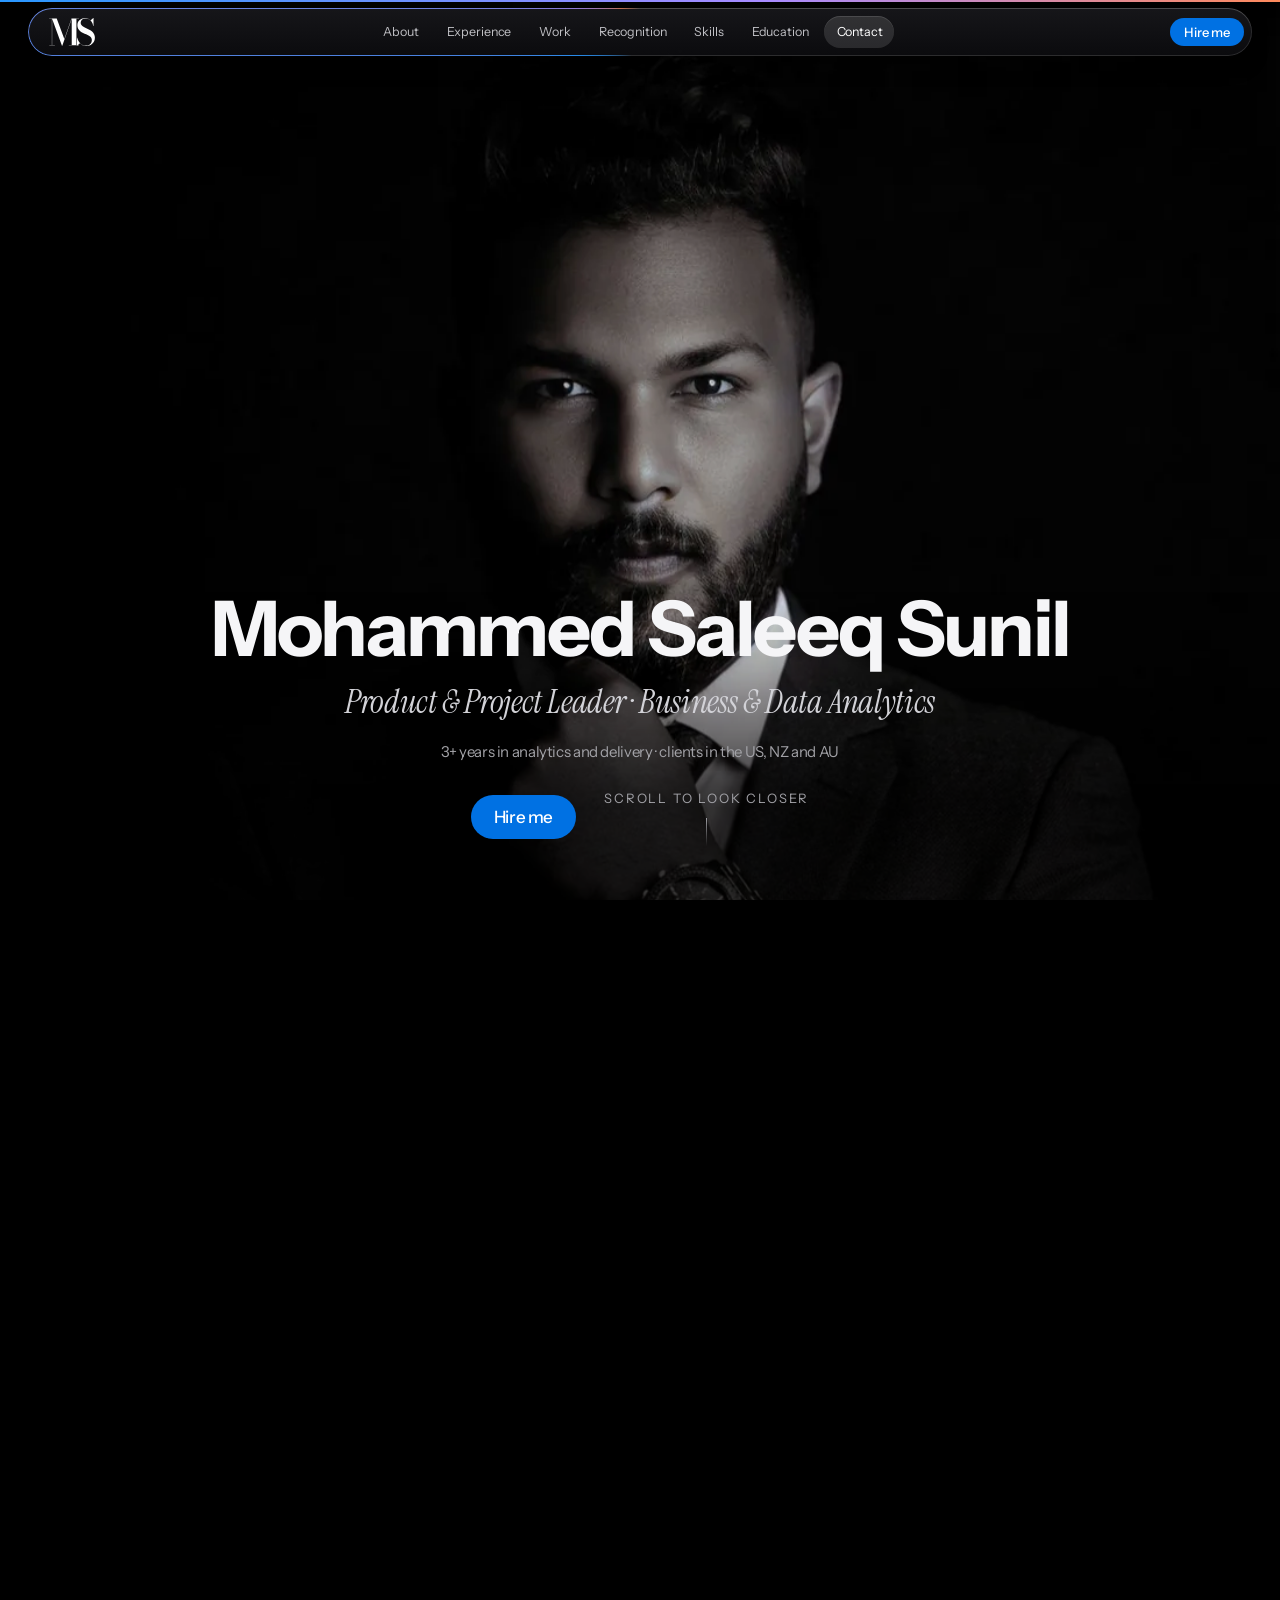
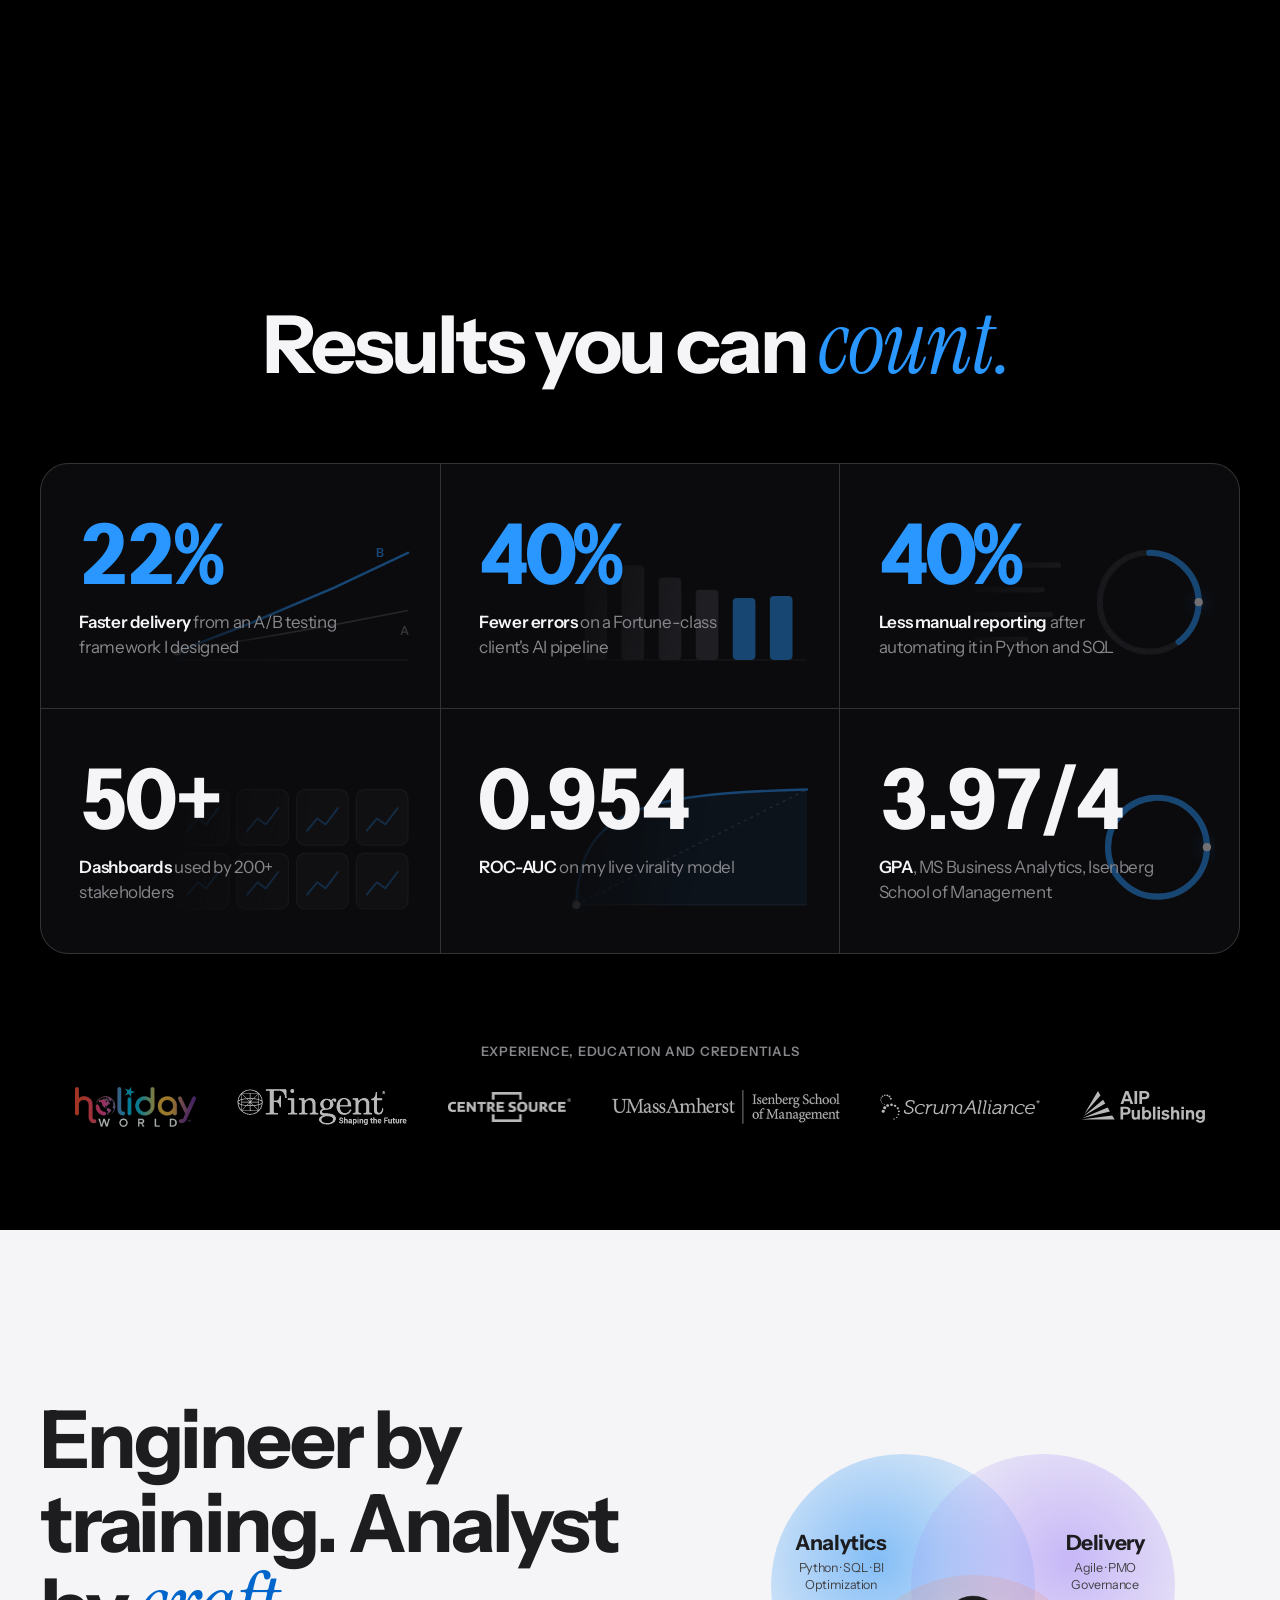
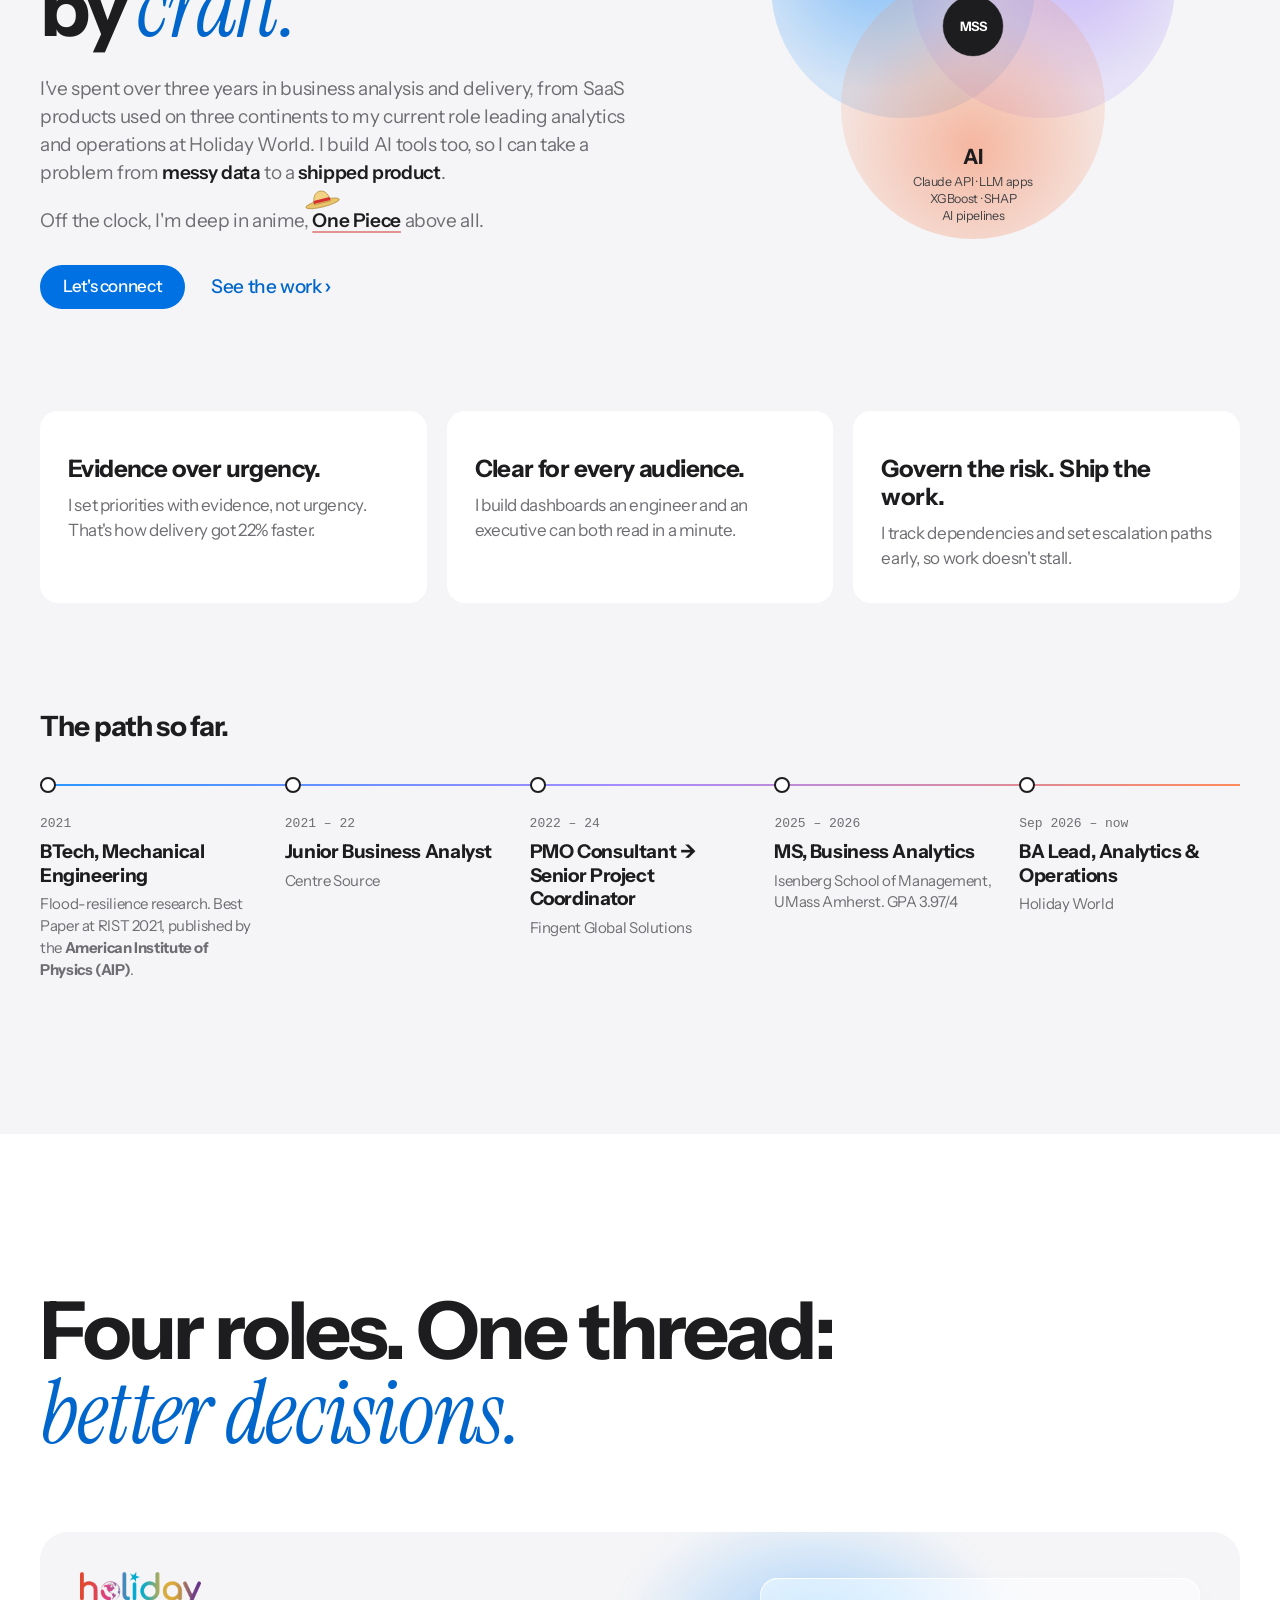
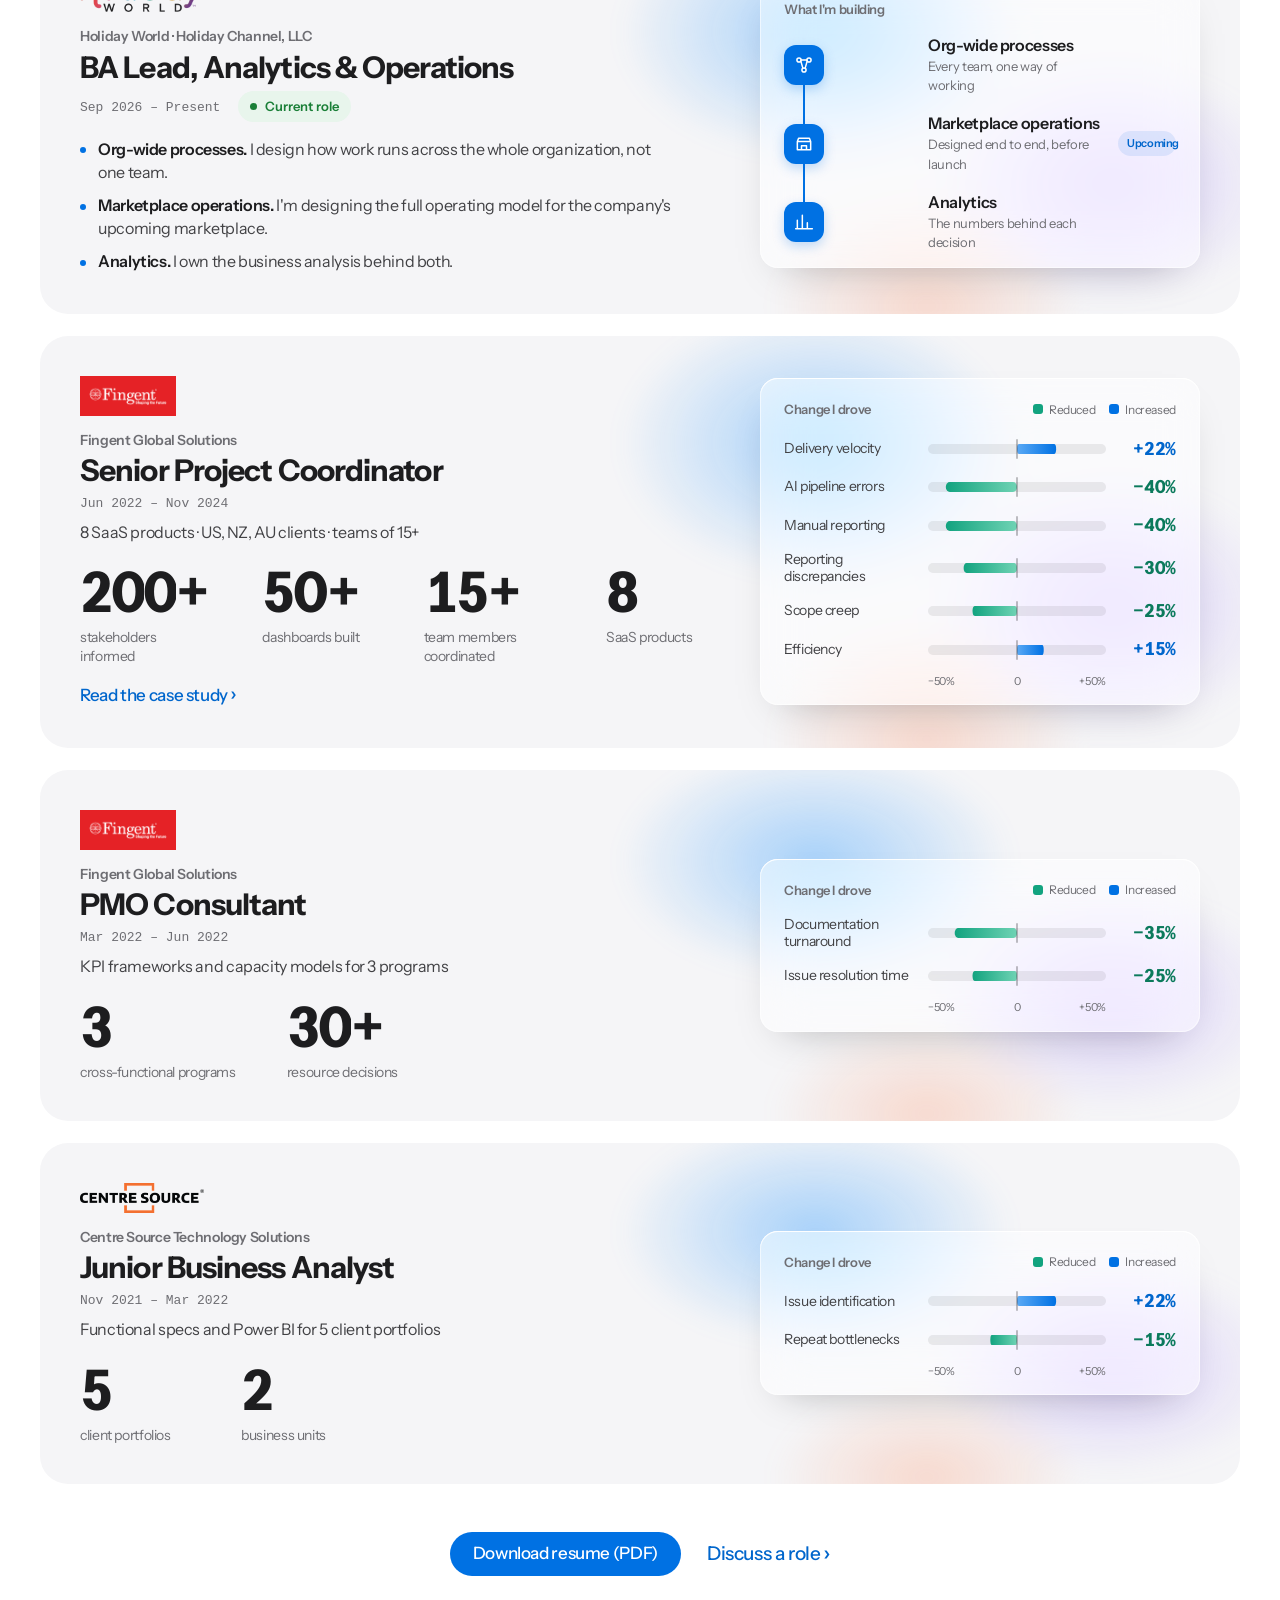
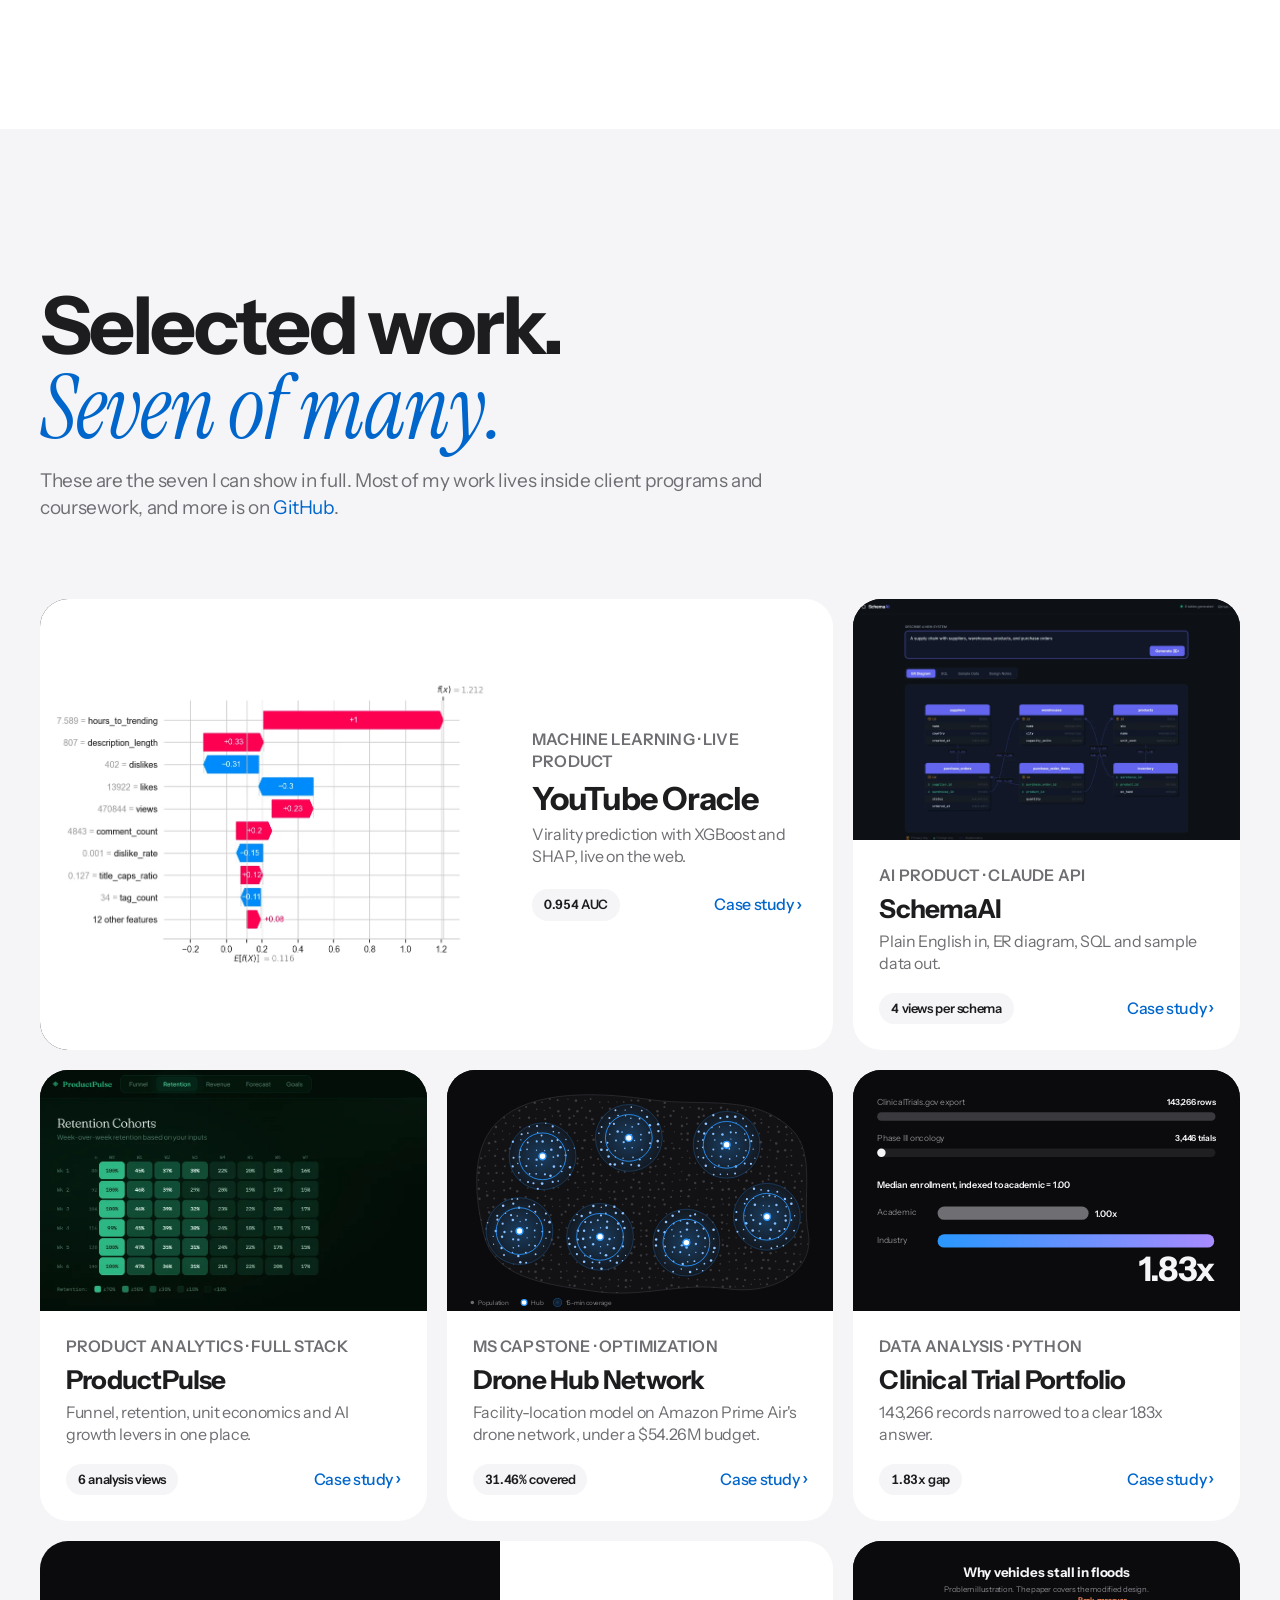
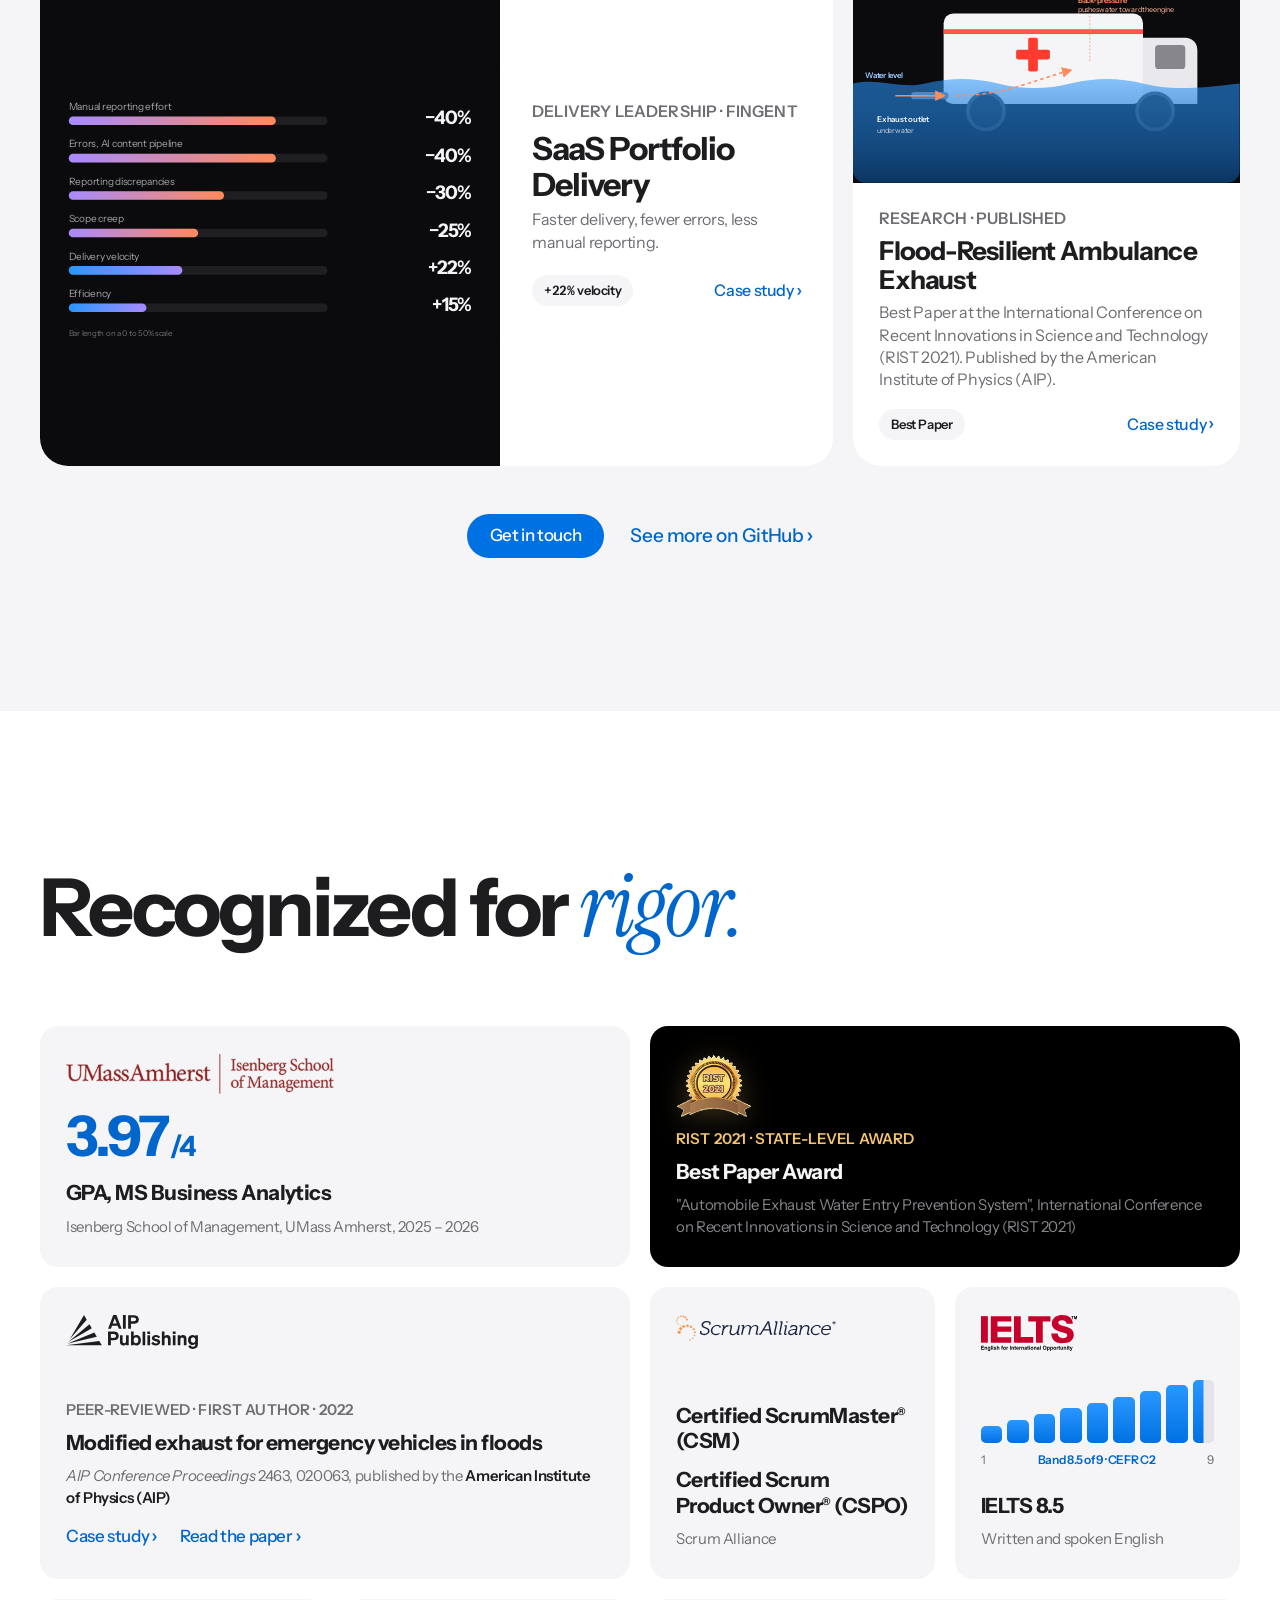
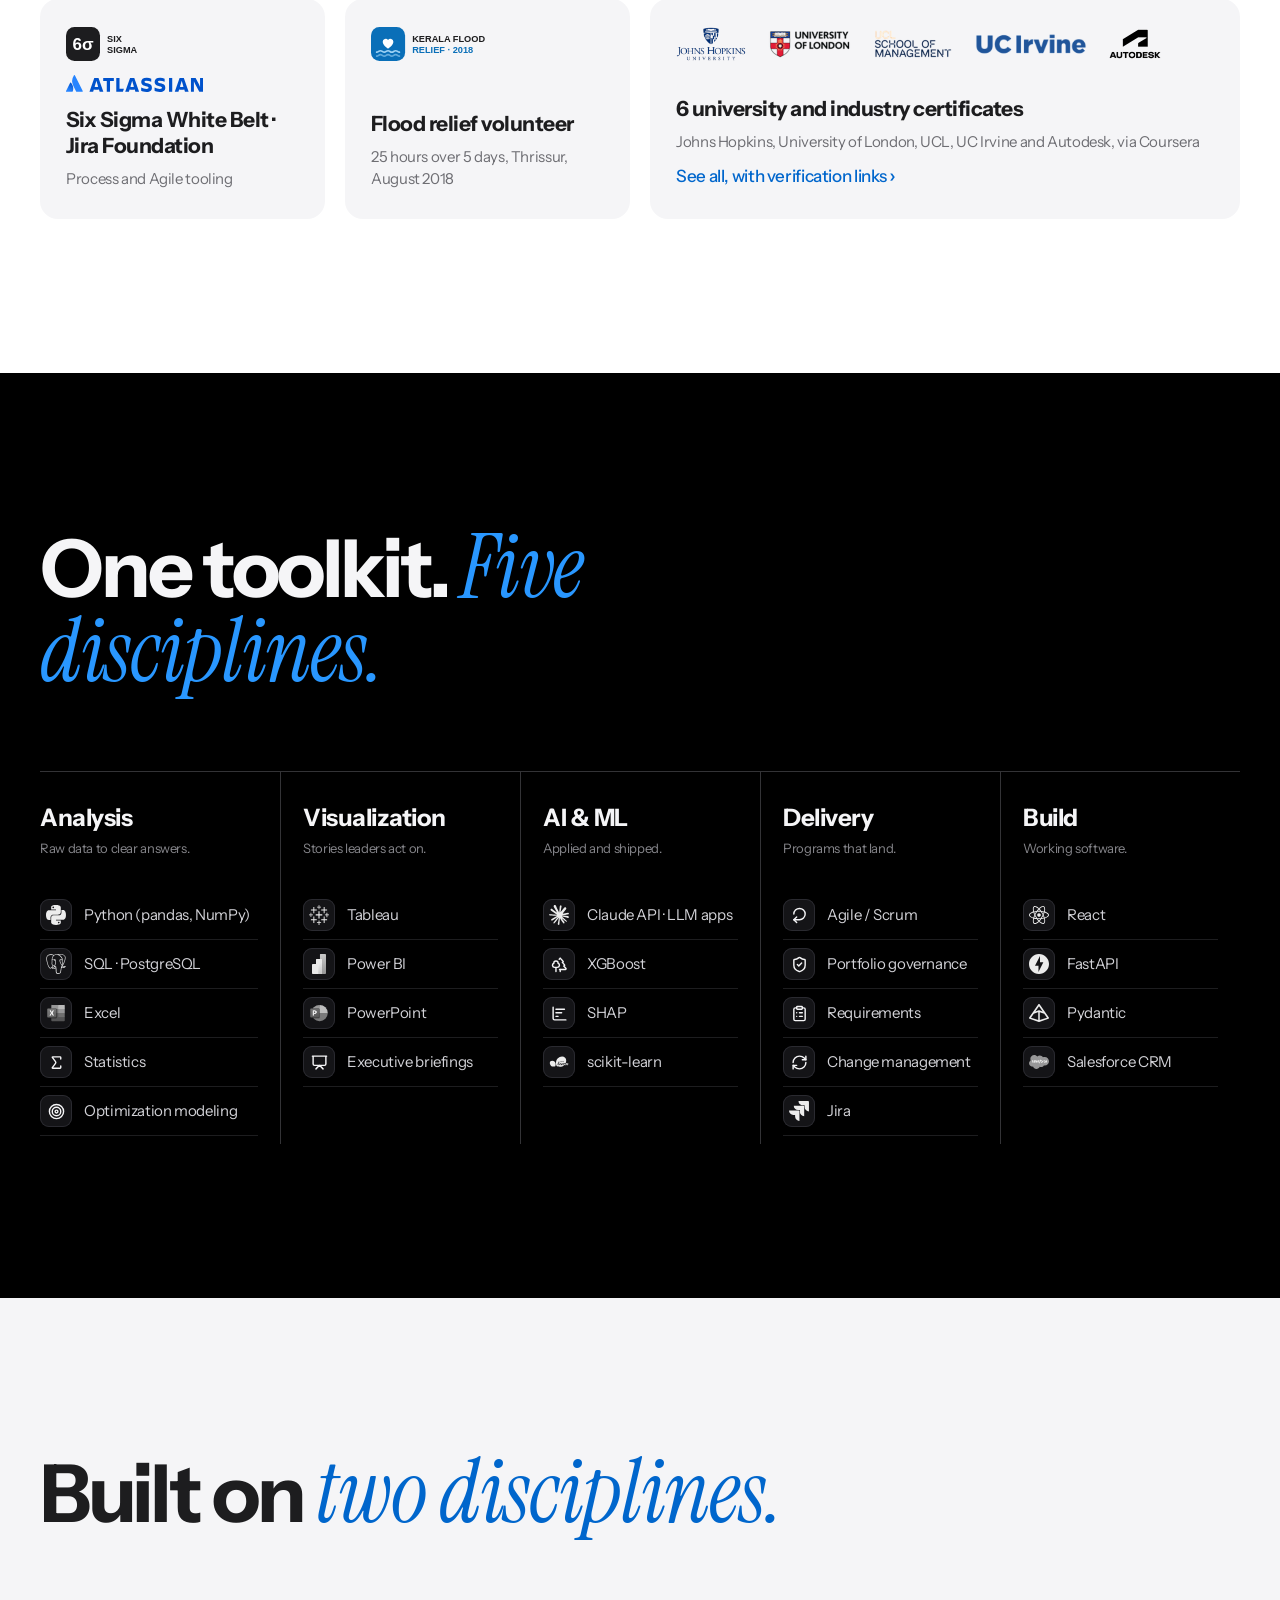
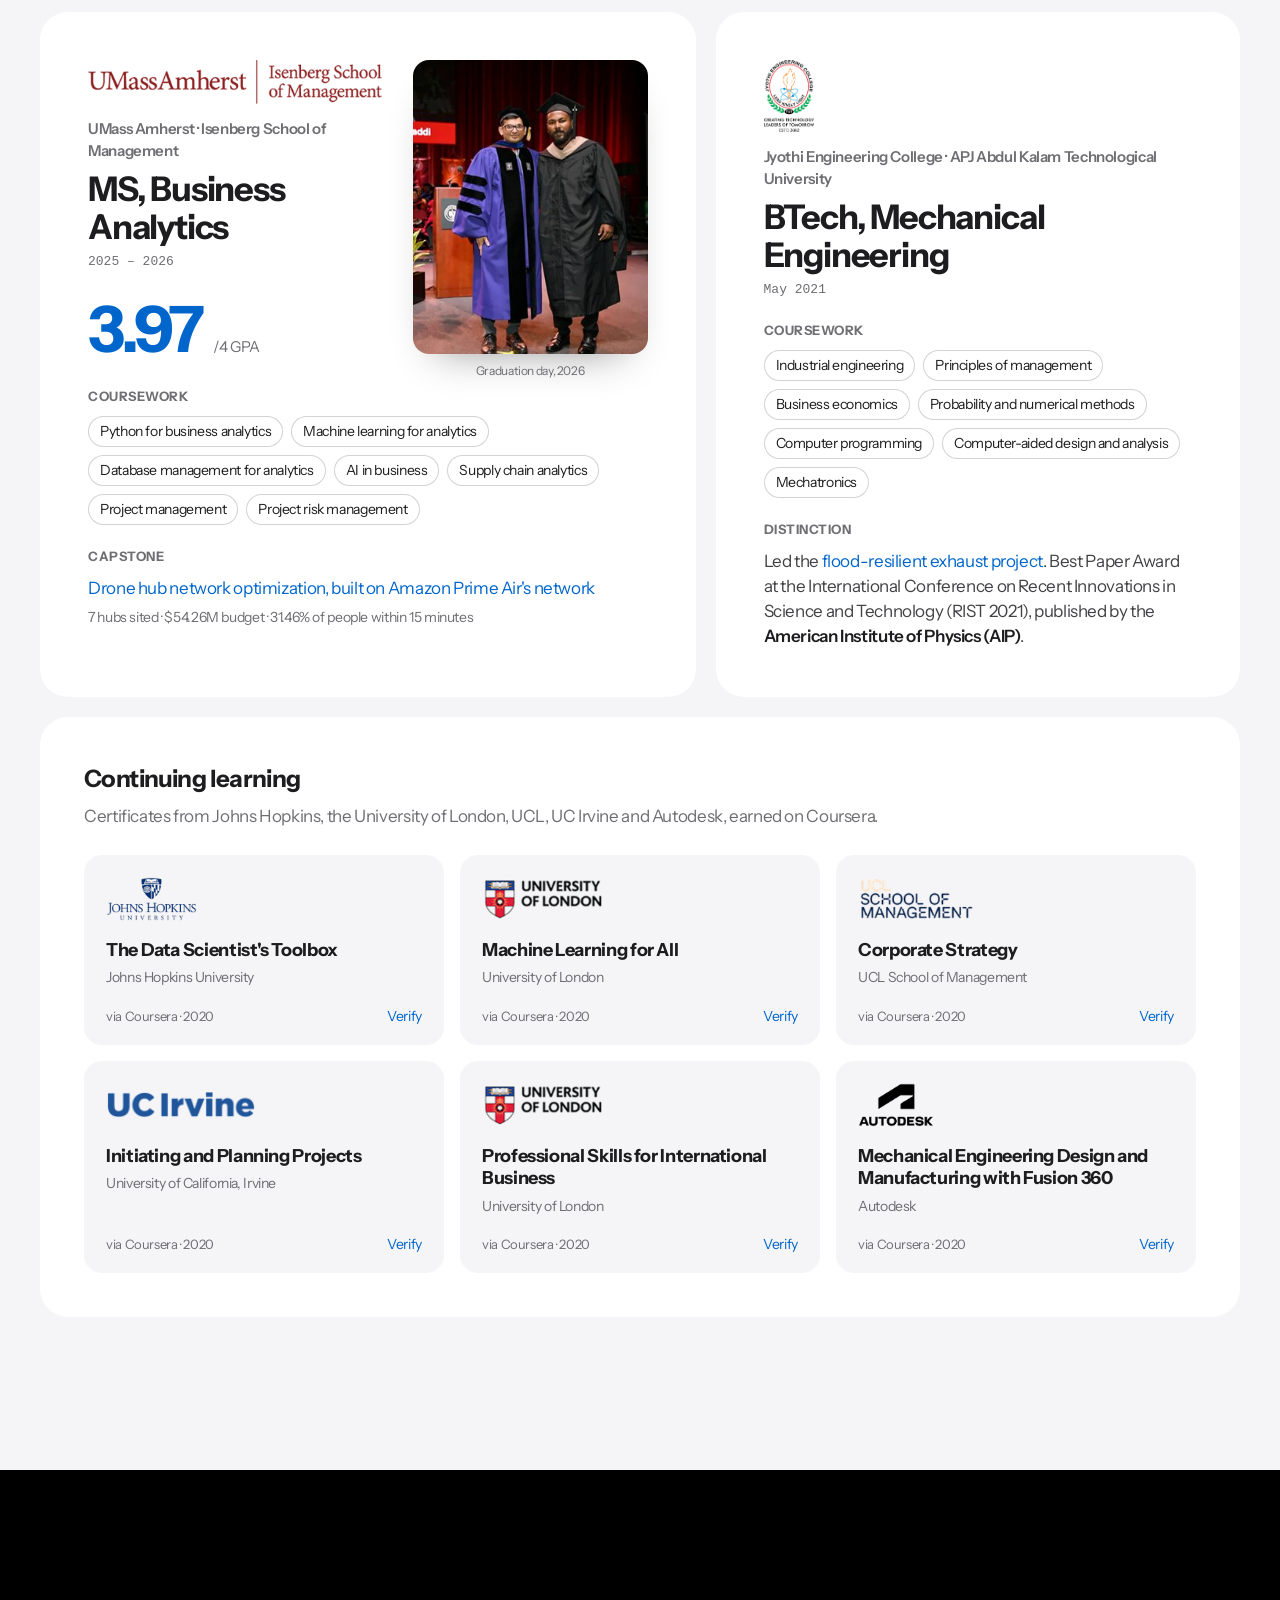
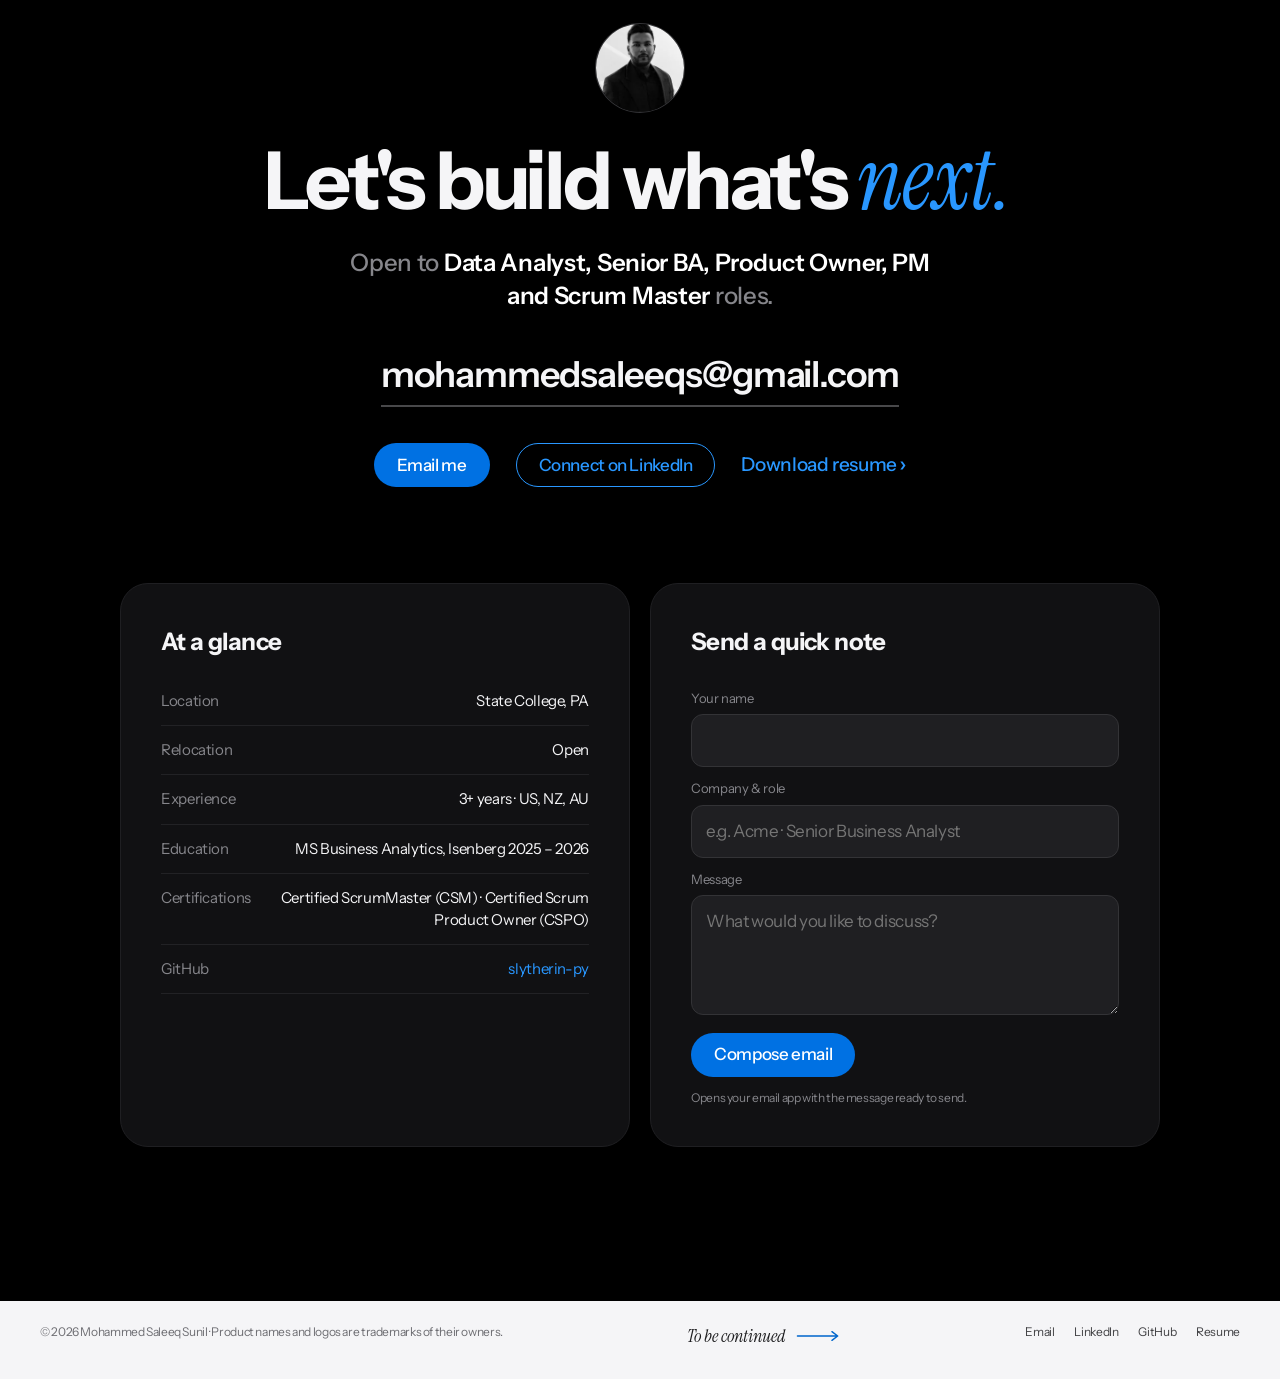
==== index.html @ dc2a2029 "About: 'One Piece' wears a straw hat; clicking it releases a burst of Haki lightning Co-Authored-By:" ====
<!doctype html>
<html lang="en">
<head>
  <meta charset="utf-8">
  <meta name="viewport" content="width=device-width, initial-scale=1, viewport-fit=cover">
  <title>Mohammed Saleeq Sunil · Product &amp; Project Leader · Business &amp; Data Analytics</title>
  <meta name="description" content="Product and project leader with business and data analytics expertise. MS Business Analytics, Isenberg School of Management, UMass Amherst (GPA 3.97/4). Certified ScrumMaster (CSM) and Certified Scrum Product Owner (CSPO). 22% faster delivery, 40% fewer errors, 50+ dashboards for 200+ stakeholders, and AI products built end to end.">
  <meta name="author" content="Mohammed Saleeq Sunil">
  <meta name="theme-color" content="#000">
  <link rel="canonical" href="https://slytherin-py.github.io/">
  <meta property="og:type" content="website">
  <meta property="og:url" content="https://slytherin-py.github.io/">
  <meta property="og:site_name" content="Mohammed Saleeq Sunil">
  <meta property="og:title" content="Mohammed Saleeq Sunil · Product &amp; Project Leader · Business &amp; Data Analytics">
  <meta property="og:description" content="Product and project leader with business and data analytics expertise, turning complex portfolios into clear decisions. Open to Data Analyst, Senior BA, Product Owner and PM roles.">
  <meta property="og:image" content="https://slytherin-py.github.io/assets/og.jpg?v=5">
  <meta property="og:image:width" content="1200">
  <meta property="og:image:height" content="630">
  <meta property="og:image:alt" content="Mohammed Saleeq Sunil: Data in. Decisions out. Product &amp; Project Leader, Business &amp; Data Analytics.">
  <meta name="twitter:card" content="summary_large_image">
  <meta name="twitter:image" content="https://slytherin-py.github.io/assets/og.jpg?v=5">
  <link rel="icon" href="assets/favicon.svg?v=zr1" type="image/svg+xml">
  <link rel="preload" as="image" href="assets/portrait.webp?v=k1" type="image/webp">
  <link rel="preconnect" href="https://fonts.googleapis.com">
  <link rel="preconnect" href="https://fonts.gstatic.com" crossorigin>
  <link rel="stylesheet" href="https://fonts.googleapis.com/css2?family=Instrument+Sans:wdth,wght@85..100,400..700&family=Instrument+Serif:ital@0;1&display=swap">
  <link rel="stylesheet" href="styles.css?v=de087d77">
  <script>document.documentElement.classList.add('js')</script>
  <script type="application/ld+json">
  {
    "@context": "https://schema.org",
    "@type": "Person",
    "name": "Mohammed Saleeq Sunil",
    "jobTitle": "BA Lead, Analytics & Operations",
    "description": "Product & Project Leader · Business & Data Analytics",
    "worksFor": { "@type": "Organization", "name": "Holiday Channel, LLC (Holiday World)", "url": "https://myholidayworld.com" },
    "email": "mailto:mohammedsaleeqs@gmail.com",
    "address": { "@type": "PostalAddress", "addressLocality": "State College", "addressRegion": "PA", "addressCountry": "US" },
    "alumniOf": [
      { "@type": "CollegeOrUniversity", "name": "University of Massachusetts Amherst, Isenberg School of Management" },
      { "@type": "CollegeOrUniversity", "name": "APJ Abdul Kalam Technological University" }
    ],
    "award": ["Best Paper Award, International Conference on Recent Innovations in Science and Technology (RIST 2021), state-level award"],
    "hasCredential": ["Certified ScrumMaster (CSM)", "Certified Scrum Product Owner (CSPO)", "Six Sigma White Belt", "Jira Foundation"],
    "knowsAbout": ["Business Analysis", "Data Analysis", "Project Management", "Agile", "Python", "SQL", "Tableau", "Power BI", "Machine Learning", "Optimization", "LLM applications"],
    "subjectOf": {
      "@type": "ScholarlyArticle",
      "name": "Design and analysis of modified exhaust of emergency medical response vehicle during flood conditions",
      "isPartOf": "AIP Conference Proceedings 2463, 020063 (American Institute of Physics)",
      "datePublished": "2022-05-02",
      "sameAs": "https://doi.org/10.1063/5.0080439"
    },
    "sameAs": ["https://www.linkedin.com/in/mohammed-saleeq-sunil", "https://github.com/slytherin-py"]
  }
  </script>
</head>
<body>
<a class="skip-link" href="#main">Skip to content</a>

<header class="nav" id="nav">
  <div class="wrap-wide nav-inner">
    <a class="brand" href="#top" aria-label="Mohammed Saleeq Sunil, home">
      <img class="brand-sig" src="assets/mark.svg?v=zr1" alt="MS, Mohammed Saleeq Sunil" width="48" height="30">
    </a>
    <nav aria-label="Primary">
      <div class="nav-links" id="nav-links">
        <a href="#about">About</a>
        <a href="#experience">Experience</a>
        <a href="#work">Work</a>
        <a href="#recognition">Recognition</a>
        <a href="#skills">Skills</a>
        <a href="#education">Education</a>
        <a href="#contact">Contact</a>
      </div>
    </nav>
    <div class="nav-actions">
      <a class="btn btn-primary btn-sm" href="#contact">Hire me</a>
      <button class="menu-btn" id="menu-btn" aria-controls="nav-links" aria-expanded="false" aria-label="Open menu"><span></span><span></span></button>
    </div>
  </div>
</header>

<main id="main">

<!-- ============ HERO ============ -->
<section class="hero dive dark" id="top" aria-labelledby="hero-title">
  <div class="dive-stage">
    <div class="wrap hero-copy dive-scene">
      <h1 class="display reveal" id="hero-title" style="--d:.08s">Data in. <span class="gradient-text">Decisions out.</span></h1>
      <p class="lede reveal" style="--d:.16s">I connect <strong>analytics</strong>, <strong>Agile delivery</strong> and <strong>AI</strong> to turn complex portfolios into results you can measure.</p>
      <div class="cta-row reveal" style="--d:.24s">
        <a class="btn btn-primary" href="#contact">Hire me</a>
        <a class="more" href="#work">View my work</a>
        <a class="more" href="assets/Mohammed_Saleeq_Sunil_Resume.pdf" download>Download resume</a>
      </div>
      <p class="hero-meta reveal" style="--d:.3s"><span>MS Business Analytics, Isenberg School of Management</span><span>Certified ScrumMaster &amp; Scrum Product Owner</span><span>Open to relocation</span></p>
    </div>
    <div class="dive-face" aria-hidden="true">
      <picture>
        <source srcset="assets/portrait.webp?v=k1" type="image/webp">
        <img src="assets/portrait.jpg?v=k1" width="1100" height="1525" alt="" fetchpriority="high">
      </picture>
    </div>
    <div class="dive-intro">
      <p class="dive-name">Mohammed Saleeq Sunil</p>
      <p class="dive-role"><span>Product &amp; Project Leader</span><span class="role-sep"> · </span><span>Business &amp; Data Analytics</span></p>
      <p class="dive-fact">3+ years in analytics and delivery · clients in the US, NZ and AU</p>
      <div class="dive-actions"><a class="btn btn-primary" href="#contact">Hire me</a><span class="dive-cue" aria-hidden="true">Scroll to look closer</span></div>
    </div>
  </div>
</section>

<!-- ============ STATS ============ -->
<section class="stats dark section-tight" aria-labelledby="stats-title">
  <div class="wrap-wide">
    <div class="section-head center">
      <h2 class="headline reveal" id="stats-title" style="--d:.06s">Results you can <span class="gradient-text">count.</span></h2>
    </div>
    <div class="stats-grid">
      <div class="stat reveal"><svg class="stat-viz" viewBox="0 0 120 64" preserveAspectRatio="xMaxYMax meet" aria-hidden="true"><path class="sv-grid" d="M4 60H116"/><path class="sv-a" pathLength="1" d="M4 56L40 50L80 43L116 36"/><path class="sv-line" pathLength="1" d="M4 56L40 42L80 25L116 8"/><circle class="sv-dot sv-ab" r="3.5"/><text x="116" y="48" class="sv-t">A</text><text x="104" y="10" class="sv-t sv-tb">B</text></svg><span class="stat-num gradient-text" data-count="22" data-suffix="%">22%</span><p class="stat-label"><strong>Faster delivery</strong> from an A/B testing framework I designed</p></div>
      <div class="stat reveal" style="--d:.06s"><svg class="stat-viz" viewBox="0 0 120 64" preserveAspectRatio="xMaxYMax meet" aria-hidden="true"><path class="sv-grid" d="M4 60H116"/><rect class="sv-bar" style="--i:0" x="8" y="8" width="11" height="52" rx="2"/><rect class="sv-bar" style="--i:1" x="26" y="14" width="11" height="46" rx="2"/><rect class="sv-bar" style="--i:2" x="44" y="20" width="11" height="40" rx="2"/><rect class="sv-bar" style="--i:3" x="62" y="26" width="11" height="34" rx="2"/><rect class="sv-bar sv-bar-hi" style="--i:4" x="80" y="30" width="11" height="30" rx="2"/><rect class="sv-bar sv-bar-hi" style="--i:5" x="98" y="29" width="11" height="31" rx="2"/></svg><span class="stat-num gradient-text" data-count="40" data-suffix="%">40%</span><p class="stat-label"><strong>Fewer errors</strong> on a Fortune-class client's AI pipeline</p></div>
      <div class="stat reveal" style="--d:.12s"><svg class="stat-viz" viewBox="0 0 120 64" preserveAspectRatio="xMaxYMax meet" aria-hidden="true"><g transform="translate(88 32)"><circle class="sv-track" r="24"/><circle class="sv-arc" r="24" pathLength="1" style="--to:.6"/><circle class="sv-orbit" r="24"/><circle class="sv-dot sv-spin" cx="24" r="3"/></g><path class="sv-row" d="M4 14H44M4 26H36M4 38H40M4 50H28"/></svg><span class="stat-num gradient-text" data-count="40" data-suffix="%">40%</span><p class="stat-label"><strong>Less manual reporting</strong> after automating it in Python and SQL</p></div>
      <div class="stat reveal"><svg class="stat-viz" viewBox="0 0 120 64" preserveAspectRatio="xMaxYMax meet" aria-hidden="true"><rect class="sv-tile" style="--i:0" x="4" y="4" width="25" height="27" rx="4"/><path class="sv-mini" d="M9 24l5-6 4 3 6-8"/><rect class="sv-tile" style="--i:1" x="33" y="4" width="25" height="27" rx="4"/><path class="sv-mini" d="M38 24l5-6 4 3 6-8"/><rect class="sv-tile" style="--i:2" x="62" y="4" width="25" height="27" rx="4"/><path class="sv-mini" d="M67 24l5-6 4 3 6-8"/><rect class="sv-tile" style="--i:3" x="91" y="4" width="25" height="27" rx="4"/><path class="sv-mini" d="M96 24l5-6 4 3 6-8"/><rect class="sv-tile" style="--i:4" x="4" y="35" width="25" height="27" rx="4"/><path class="sv-mini" d="M9 55l5-6 4 3 6-8"/><rect class="sv-tile" style="--i:5" x="33" y="35" width="25" height="27" rx="4"/><path class="sv-mini" d="M38 55l5-6 4 3 6-8"/><rect class="sv-tile" style="--i:6" x="62" y="35" width="25" height="27" rx="4"/><path class="sv-mini" d="M67 55l5-6 4 3 6-8"/><rect class="sv-tile" style="--i:7" x="91" y="35" width="25" height="27" rx="4"/><path class="sv-mini" d="M96 55l5-6 4 3 6-8"/></svg><span class="stat-num" data-count="50" data-suffix="+">50+</span><p class="stat-label"><strong>Dashboards</strong> used by 200+ stakeholders</p></div>
      <div class="stat reveal" style="--d:.06s"><svg class="stat-viz" viewBox="0 0 120 64" preserveAspectRatio="xMaxYMax meet" aria-hidden="true"><path class="sv-grid" d="M4 60H116M4 60V4"/><path class="sv-diag" d="M4 60L116 4"/><path class="sv-area" d="M4 60C6 16 30 6 116 4V60Z"/><path class="sv-line" pathLength="1" d="M4 60C6 16 30 6 116 4"/><circle class="sv-dot sv-roc" r="3.5"/></svg><span class="stat-num" data-count="0.954" data-decimals="3">0.954</span><p class="stat-label"><strong>ROC-AUC</strong> on my live virality model</p></div>
      <div class="stat reveal" style="--d:.12s"><svg class="stat-viz" viewBox="0 0 120 64" preserveAspectRatio="xMaxYMax meet" aria-hidden="true"><g transform="translate(92 32)"><circle class="sv-track" r="24"/><circle class="sv-arc" r="24" pathLength="1" style="--to:.0075"/><circle class="sv-dot sv-spin" cx="24" r="3"/></g></svg><span class="stat-num" data-count="3.97" data-decimals="2" data-suffix="/4">3.97/4</span><p class="stat-label"><strong>GPA</strong>, MS Business Analytics, Isenberg School of Management</p></div>
    </div>
    <div class="logo-strip reveal">
      <p>Experience, education and credentials</p>
      <ul>
        <li><img src="assets/logos/holiday-world-white.png" alt="Holiday World" height="40"></li>
        <li><img src="assets/logos/fingent-white.png" alt="Fingent" height="36"></li>
        <li><img src="assets/logos/centresource-white.png" alt="Centre Source" height="30"></li>
        <li><img src="assets/logos/isenberg-white.png" alt="UMass Amherst Isenberg School of Management" height="34"></li>
        <li><img src="assets/logos/scrum-alliance-white.svg" alt="Scrum Alliance" width="160" height="26"></li>
        <li><img src="assets/logos/aip-white.svg" alt="AIP Publishing" width="124" height="32"></li>
      </ul>
    </div>
  </div>
</section>

<!-- ============ ABOUT ============ -->
<section class="section gray" id="about" aria-labelledby="about-title">
  <div class="wrap-wide">
    <div class="about-grid">
      <div class="about-copy">
        <h2 class="headline reveal" id="about-title" style="--d:.06s; margin:14px 0 26px">Engineer by training. Analyst by <span class="gradient-text">craft.</span></h2>
        <p class="reveal">I've spent over three years in business analysis and delivery, from SaaS products used on three continents to my current role leading analytics and operations at Holiday World. I build AI tools too, so I can take a problem from <strong>messy data</strong> to a <strong>shipped product</strong>.</p>
        <p class="reveal off-clock">Off the clock, I'm deep in anime, <button class="op-btn" type="button" title="Click me"><svg class="op-hat" viewBox="0 0 64 34" aria-hidden="true"><ellipse class="b" cx="32" cy="26" rx="29" ry="6"/><path class="d" d="M18 25C18 11 25 5 32 5s14 6 14 20z"/><path class="r" d="M18.2 18.5h27.6l.4 5H17.8z"/></svg>One Piece</button> above all.</p>
        <div class="cta-row reveal" style="justify-content:flex-start; margin-top:30px">
          <a class="btn btn-primary" href="#contact">Let's connect</a>
          <a class="more" href="#work">See the work</a>
        </div>
      </div>
      <figure class="reveal" style="--d:.1s; margin:0">
        <svg class="venn" viewBox="0 0 460 440" role="img" aria-labelledby="venn-title">
          <title id="venn-title">Three overlapping circles: Analytics, Delivery and AI, with Mohammed at the center</title>
          <defs>
            <radialGradient id="vA" cx=".4" cy=".4"><stop offset="0" stop-color="#2997ff" stop-opacity=".55"/><stop offset="1" stop-color="#2997ff" stop-opacity=".16"/></radialGradient>
            <radialGradient id="vB" cx=".6" cy=".4"><stop offset="0" stop-color="#a88bff" stop-opacity=".55"/><stop offset="1" stop-color="#a88bff" stop-opacity=".16"/></radialGradient>
            <radialGradient id="vC" cx=".5" cy=".65"><stop offset="0" stop-color="#ff8a5c" stop-opacity=".55"/><stop offset="1" stop-color="#ff8a5c" stop-opacity=".16"/></radialGradient>
          </defs>
          <g style="mix-blend-mode:multiply">
            <circle class="v-a" cx="160" cy="160" r="132" fill="url(#vA)"/><circle class="v-b" cx="300" cy="160" r="132" fill="url(#vB)"/><circle class="v-c" cx="230" cy="281" r="132" fill="url(#vC)"/>
          </g>
          <g font-weight="700" font-size="21" fill="#1d1d1f" letter-spacing="-.4">
            <text x="98" y="124" text-anchor="middle">Analytics</text><text x="362" y="124" text-anchor="middle">Delivery</text><text x="230" y="338" text-anchor="middle">AI</text>
          </g>
          <g font-size="12.5" fill="#424245" text-anchor="middle">
            <text x="98" y="146">Python · SQL · BI</text><text x="98" y="163">Optimization</text>
            <text x="362" y="146">Agile · PMO</text><text x="362" y="163">Governance</text>
            <text x="230" y="360">Claude API · LLM apps</text><text x="230" y="377">XGBoost · SHAP</text><text x="230" y="394">AI pipelines</text>
          </g>
          <circle class="v-ring" cx="230" cy="200" r="30" fill="none" stroke="#1d1d1f" stroke-opacity=".35"/>
          <circle cx="230" cy="200" r="30" fill="#1d1d1f"/>
          <text x="230" y="205" text-anchor="middle" font-size="13" font-weight="700" fill="#fff">MSS</text>
        </svg>
      </figure>
    </div>

    <div class="principles">
      <article class="principle reveal"><h3>Evidence over urgency.</h3><p>I set priorities with evidence, not urgency. That's how delivery got 22% faster.</p></article>
      <article class="principle reveal" style="--d:.08s"><h3>Clear for every audience.</h3><p>I build dashboards an engineer and an executive can both read in a minute.</p></article>
      <article class="principle reveal" style="--d:.16s"><h3>Govern the risk. Ship the work.</h3><p>I track dependencies and set escalation paths early, so work doesn't stall.</p></article>
    </div>

    <div class="journey">
      <h3 class="reveal">The path so far.</h3>
      <ol class="journey-track" data-observe>
        <li class="journey-step reveal"><span class="journey-year">2021</span><h4>BTech, Mechanical Engineering</h4><p>Flood-resilience research. Best Paper at RIST 2021, published by the <strong>American Institute of Physics (AIP)</strong>.</p></li>
        <li class="journey-step reveal" style="--d:.08s"><span class="journey-year">2021 – 22</span><h4>Junior Business Analyst</h4><p>Centre Source</p></li>
        <li class="journey-step reveal" style="--d:.16s"><span class="journey-year">2022 – 24</span><h4>PMO Consultant → Senior Project Coordinator</h4><p>Fingent Global Solutions</p></li>
        <li class="journey-step reveal" style="--d:.24s"><span class="journey-year">2025 – 2026</span><h4>MS, Business Analytics</h4><p>Isenberg School of Management, UMass Amherst. GPA 3.97/4</p></li>
        <li class="journey-step reveal" style="--d:.32s"><span class="journey-year">Sep 2026 – now</span><h4>BA Lead, Analytics &amp; Operations</h4><p>Holiday World</p></li>
      </ol>
    </div>
  </div>
</section>

<!-- ============ EXPERIENCE ============ -->
<section class="section" id="experience" aria-labelledby="exp-title">
  <div class="wrap-wide">
    <div class="section-head">
      <h2 class="headline reveal" id="exp-title" style="--d:.06s">Four roles. One thread: <span class="gradient-text">better decisions.</span></h2>
    </div>
    <div class="roles">
      <article class="role-compact role-rich reveal">
        <div class="role-main">
          <img class="org-logo" src="assets/logos/holiday-world.png" alt="Holiday World" height="40">
          <p class="company">Holiday World · Holiday Channel, LLC</p>
          <h3>BA Lead, Analytics &amp; Operations</h3>
          <p class="dates">Sep 2026 – Present <span class="pill pill-live">Current role</span></p>
          <ul class="role-duties">
            <li><b>Org-wide processes.</b> I design how work runs across the whole organization, not one team.</li>
            <li><b>Marketplace operations.</b> I'm designing the full operating model for the company's upcoming marketplace.</li>
            <li><b>Analytics.</b> I own the business analysis behind both.</li>
          </ul>
        </div>
        <figure class="role-chart role-flow" aria-label="Scope of the role, from org-wide processes to marketplace operations">
          <p class="rc-title">What I'm building</p>
          <ol>
            <li style="--dd:.1s"><span class="rf-icon"><svg viewBox="0 0 24 24" aria-hidden="true"><circle cx="6" cy="6" r="2.5"/><circle cx="18" cy="6" r="2.5"/><circle cx="12" cy="18" r="2.5"/><path d="M8.2 7.3 10.6 15.8M15.8 7.3 13.4 15.8M8.5 6h7"/></svg></span><span><b>Org-wide processes</b><small>Every team, one way of working</small></span></li>
            <li style="--dd:.35s"><span class="rf-icon"><svg viewBox="0 0 24 24" aria-hidden="true"><path d="M4 9h16l-1.5-4h-13L4 9Zm0 0v10h16V9M9 19v-5h6v5"/></svg></span><span><b>Marketplace operations</b><small>Designed end to end, before launch</small></span><em class="rf-tag">Upcoming</em></li>
            <li style="--dd:.6s"><span class="rf-icon"><svg viewBox="0 0 24 24" aria-hidden="true"><path d="M4 20V10M10 20V4M16 20v-7M22 20H2"/></svg></span><span><b>Analytics</b><small>The numbers behind each decision</small></span></li>
          </ol>
        </figure>
      </article>
      <article class="role-compact role-rich reveal">
        <div class="role-main">
          <img class="org-logo" src="assets/logos/fingent.png" alt="Fingent" height="40">
          <p class="company">Fingent Global Solutions</p>
          <h3>Senior Project Coordinator</h3>
          <p class="dates">Jun 2022 – Nov 2024</p>
          <p class="scope">8 SaaS products · US, NZ, AU clients · teams of 15+</p>
          <dl class="role-big"><div><dt><span class="odo" aria-label="200+"><span aria-hidden="true"><span class="odo-d" style="--n:12;--dd:0.00s"><span class="odo-r"><span>0</span><span>1</span><span>2</span><span>3</span><span>4</span><span>5</span><span>6</span><span>7</span><span>8</span><span>9</span><span>0</span><span>1</span><span>2</span><span>3</span><span>4</span><span>5</span><span>6</span><span>7</span><span>8</span><span>9</span></span></span><span class="odo-d" style="--n:10;--dd:0.07s"><span class="odo-r"><span>0</span><span>1</span><span>2</span><span>3</span><span>4</span><span>5</span><span>6</span><span>7</span><span>8</span><span>9</span><span>0</span><span>1</span><span>2</span><span>3</span><span>4</span><span>5</span><span>6</span><span>7</span><span>8</span><span>9</span></span></span><span class="odo-d" style="--n:10;--dd:0.14s"><span class="odo-r"><span>0</span><span>1</span><span>2</span><span>3</span><span>4</span><span>5</span><span>6</span><span>7</span><span>8</span><span>9</span><span>0</span><span>1</span><span>2</span><span>3</span><span>4</span><span>5</span><span>6</span><span>7</span><span>8</span><span>9</span></span></span><span class="odo-s">+</span></span></span></dt><dd>stakeholders informed</dd></div><div><dt><span class="odo" aria-label="50+"><span aria-hidden="true"><span class="odo-d" style="--n:15;--dd:0.00s"><span class="odo-r"><span>0</span><span>1</span><span>2</span><span>3</span><span>4</span><span>5</span><span>6</span><span>7</span><span>8</span><span>9</span><span>0</span><span>1</span><span>2</span><span>3</span><span>4</span><span>5</span><span>6</span><span>7</span><span>8</span><span>9</span></span></span><span class="odo-d" style="--n:10;--dd:0.07s"><span class="odo-r"><span>0</span><span>1</span><span>2</span><span>3</span><span>4</span><span>5</span><span>6</span><span>7</span><span>8</span><span>9</span><span>0</span><span>1</span><span>2</span><span>3</span><span>4</span><span>5</span><span>6</span><span>7</span><span>8</span><span>9</span></span></span><span class="odo-s">+</span></span></span></dt><dd>dashboards built</dd></div><div><dt><span class="odo" aria-label="15+"><span aria-hidden="true"><span class="odo-d" style="--n:11;--dd:0.00s"><span class="odo-r"><span>0</span><span>1</span><span>2</span><span>3</span><span>4</span><span>5</span><span>6</span><span>7</span><span>8</span><span>9</span><span>0</span><span>1</span><span>2</span><span>3</span><span>4</span><span>5</span><span>6</span><span>7</span><span>8</span><span>9</span></span></span><span class="odo-d" style="--n:15;--dd:0.07s"><span class="odo-r"><span>0</span><span>1</span><span>2</span><span>3</span><span>4</span><span>5</span><span>6</span><span>7</span><span>8</span><span>9</span><span>0</span><span>1</span><span>2</span><span>3</span><span>4</span><span>5</span><span>6</span><span>7</span><span>8</span><span>9</span></span></span><span class="odo-s">+</span></span></span></dt><dd>team members coordinated</dd></div><div><dt><span class="odo" aria-label="8"><span aria-hidden="true"><span class="odo-d" style="--n:18;--dd:0.00s"><span class="odo-r"><span>0</span><span>1</span><span>2</span><span>3</span><span>4</span><span>5</span><span>6</span><span>7</span><span>8</span><span>9</span><span>0</span><span>1</span><span>2</span><span>3</span><span>4</span><span>5</span><span>6</span><span>7</span><span>8</span><span>9</span></span></span></span></span></dt><dd>SaaS products</dd></div></dl>
          <a class="more" href="work/portfolio-delivery.html">Read the case study</a>
        </div>
        <figure class="role-chart"><div class="rc-head"><p class="rc-title">Change I drove</p><p class="rc-key"><span class="k-down">Reduced</span><span class="k-up">Increased</span></p></div><ul><li class="rc-up" style="--v:0.440;--dd:0.15s"><span class="rc-label">Delivery velocity</span><span class="rc-track"><i></i></span><span class="rc-val"><span class="odo" aria-label="+22%"><span aria-hidden="true"><span class="odo-s">+</span><span class="odo-d" style="--n:12;--dd:0.00s"><span class="odo-r"><span>0</span><span>1</span><span>2</span><span>3</span><span>4</span><span>5</span><span>6</span><span>7</span><span>8</span><span>9</span><span>0</span><span>1</span><span>2</span><span>3</span><span>4</span><span>5</span><span>6</span><span>7</span><span>8</span><span>9</span></span></span><span class="odo-d" style="--n:12;--dd:0.07s"><span class="odo-r"><span>0</span><span>1</span><span>2</span><span>3</span><span>4</span><span>5</span><span>6</span><span>7</span><span>8</span><span>9</span><span>0</span><span>1</span><span>2</span><span>3</span><span>4</span><span>5</span><span>6</span><span>7</span><span>8</span><span>9</span></span></span><span class="odo-s">%</span></span></span></span></li><li class="rc-down" style="--v:0.800;--dd:0.23s"><span class="rc-label">AI pipeline errors</span><span class="rc-track"><i></i></span><span class="rc-val"><span class="odo" aria-label="−40%"><span aria-hidden="true"><span class="odo-s">−</span><span class="odo-d" style="--n:14;--dd:0.00s"><span class="odo-r"><span>0</span><span>1</span><span>2</span><span>3</span><span>4</span><span>5</span><span>6</span><span>7</span><span>8</span><span>9</span><span>0</span><span>1</span><span>2</span><span>3</span><span>4</span><span>5</span><span>6</span><span>7</span><span>8</span><span>9</span></span></span><span class="odo-d" style="--n:10;--dd:0.07s"><span class="odo-r"><span>0</span><span>1</span><span>2</span><span>3</span><span>4</span><span>5</span><span>6</span><span>7</span><span>8</span><span>9</span><span>0</span><span>1</span><span>2</span><span>3</span><span>4</span><span>5</span><span>6</span><span>7</span><span>8</span><span>9</span></span></span><span class="odo-s">%</span></span></span></span></li><li class="rc-down" style="--v:0.800;--dd:0.31s"><span class="rc-label">Manual reporting</span><span class="rc-track"><i></i></span><span class="rc-val"><span class="odo" aria-label="−40%"><span aria-hidden="true"><span class="odo-s">−</span><span class="odo-d" style="--n:14;--dd:0.00s"><span class="odo-r"><span>0</span><span>1</span><span>2</span><span>3</span><span>4</span><span>5</span><span>6</span><span>7</span><span>8</span><span>9</span><span>0</span><span>1</span><span>2</span><span>3</span><span>4</span><span>5</span><span>6</span><span>7</span><span>8</span><span>9</span></span></span><span class="odo-d" style="--n:10;--dd:0.07s"><span class="odo-r"><span>0</span><span>1</span><span>2</span><span>3</span><span>4</span><span>5</span><span>6</span><span>7</span><span>8</span><span>9</span><span>0</span><span>1</span><span>2</span><span>3</span><span>4</span><span>5</span><span>6</span><span>7</span><span>8</span><span>9</span></span></span><span class="odo-s">%</span></span></span></span></li><li class="rc-down" style="--v:0.600;--dd:0.39s"><span class="rc-label">Reporting discrepancies</span><span class="rc-track"><i></i></span><span class="rc-val"><span class="odo" aria-label="−30%"><span aria-hidden="true"><span class="odo-s">−</span><span class="odo-d" style="--n:13;--dd:0.00s"><span class="odo-r"><span>0</span><span>1</span><span>2</span><span>3</span><span>4</span><span>5</span><span>6</span><span>7</span><span>8</span><span>9</span><span>0</span><span>1</span><span>2</span><span>3</span><span>4</span><span>5</span><span>6</span><span>7</span><span>8</span><span>9</span></span></span><span class="odo-d" style="--n:10;--dd:0.07s"><span class="odo-r"><span>0</span><span>1</span><span>2</span><span>3</span><span>4</span><span>5</span><span>6</span><span>7</span><span>8</span><span>9</span><span>0</span><span>1</span><span>2</span><span>3</span><span>4</span><span>5</span><span>6</span><span>7</span><span>8</span><span>9</span></span></span><span class="odo-s">%</span></span></span></span></li><li class="rc-down" style="--v:0.500;--dd:0.47s"><span class="rc-label">Scope creep</span><span class="rc-track"><i></i></span><span class="rc-val"><span class="odo" aria-label="−25%"><span aria-hidden="true"><span class="odo-s">−</span><span class="odo-d" style="--n:12;--dd:0.00s"><span class="odo-r"><span>0</span><span>1</span><span>2</span><span>3</span><span>4</span><span>5</span><span>6</span><span>7</span><span>8</span><span>9</span><span>0</span><span>1</span><span>2</span><span>3</span><span>4</span><span>5</span><span>6</span><span>7</span><span>8</span><span>9</span></span></span><span class="odo-d" style="--n:15;--dd:0.07s"><span class="odo-r"><span>0</span><span>1</span><span>2</span><span>3</span><span>4</span><span>5</span><span>6</span><span>7</span><span>8</span><span>9</span><span>0</span><span>1</span><span>2</span><span>3</span><span>4</span><span>5</span><span>6</span><span>7</span><span>8</span><span>9</span></span></span><span class="odo-s">%</span></span></span></span></li><li class="rc-up" style="--v:0.300;--dd:0.55s"><span class="rc-label">Efficiency</span><span class="rc-track"><i></i></span><span class="rc-val"><span class="odo" aria-label="+15%"><span aria-hidden="true"><span class="odo-s">+</span><span class="odo-d" style="--n:11;--dd:0.00s"><span class="odo-r"><span>0</span><span>1</span><span>2</span><span>3</span><span>4</span><span>5</span><span>6</span><span>7</span><span>8</span><span>9</span><span>0</span><span>1</span><span>2</span><span>3</span><span>4</span><span>5</span><span>6</span><span>7</span><span>8</span><span>9</span></span></span><span class="odo-d" style="--n:15;--dd:0.07s"><span class="odo-r"><span>0</span><span>1</span><span>2</span><span>3</span><span>4</span><span>5</span><span>6</span><span>7</span><span>8</span><span>9</span><span>0</span><span>1</span><span>2</span><span>3</span><span>4</span><span>5</span><span>6</span><span>7</span><span>8</span><span>9</span></span></span><span class="odo-s">%</span></span></span></span></li></ul><p class="rc-axis"><span>−50%</span><span>0</span><span>+50%</span></p></figure>
      </article>
      <article class="role-compact role-rich reveal">
        <div class="role-main">
          <img class="org-logo" src="assets/logos/fingent.png" alt="Fingent" height="40">
          <p class="company">Fingent Global Solutions</p>
          <h3>PMO Consultant</h3>
          <p class="dates">Mar 2022 – Jun 2022</p>
          <p class="scope">KPI frameworks and capacity models for 3 programs</p>
          <dl class="role-big"><div><dt><span class="odo" aria-label="3"><span aria-hidden="true"><span class="odo-d" style="--n:13;--dd:0.00s"><span class="odo-r"><span>0</span><span>1</span><span>2</span><span>3</span><span>4</span><span>5</span><span>6</span><span>7</span><span>8</span><span>9</span><span>0</span><span>1</span><span>2</span><span>3</span><span>4</span><span>5</span><span>6</span><span>7</span><span>8</span><span>9</span></span></span></span></span></dt><dd>cross-functional programs</dd></div><div><dt><span class="odo" aria-label="30+"><span aria-hidden="true"><span class="odo-d" style="--n:13;--dd:0.00s"><span class="odo-r"><span>0</span><span>1</span><span>2</span><span>3</span><span>4</span><span>5</span><span>6</span><span>7</span><span>8</span><span>9</span><span>0</span><span>1</span><span>2</span><span>3</span><span>4</span><span>5</span><span>6</span><span>7</span><span>8</span><span>9</span></span></span><span class="odo-d" style="--n:10;--dd:0.07s"><span class="odo-r"><span>0</span><span>1</span><span>2</span><span>3</span><span>4</span><span>5</span><span>6</span><span>7</span><span>8</span><span>9</span><span>0</span><span>1</span><span>2</span><span>3</span><span>4</span><span>5</span><span>6</span><span>7</span><span>8</span><span>9</span></span></span><span class="odo-s">+</span></span></span></dt><dd>resource decisions</dd></div></dl>
        </div>
        <figure class="role-chart"><div class="rc-head"><p class="rc-title">Change I drove</p><p class="rc-key"><span class="k-down">Reduced</span><span class="k-up">Increased</span></p></div><ul><li class="rc-down" style="--v:0.700;--dd:0.15s"><span class="rc-label">Documentation turnaround</span><span class="rc-track"><i></i></span><span class="rc-val"><span class="odo" aria-label="−35%"><span aria-hidden="true"><span class="odo-s">−</span><span class="odo-d" style="--n:13;--dd:0.00s"><span class="odo-r"><span>0</span><span>1</span><span>2</span><span>3</span><span>4</span><span>5</span><span>6</span><span>7</span><span>8</span><span>9</span><span>0</span><span>1</span><span>2</span><span>3</span><span>4</span><span>5</span><span>6</span><span>7</span><span>8</span><span>9</span></span></span><span class="odo-d" style="--n:15;--dd:0.07s"><span class="odo-r"><span>0</span><span>1</span><span>2</span><span>3</span><span>4</span><span>5</span><span>6</span><span>7</span><span>8</span><span>9</span><span>0</span><span>1</span><span>2</span><span>3</span><span>4</span><span>5</span><span>6</span><span>7</span><span>8</span><span>9</span></span></span><span class="odo-s">%</span></span></span></span></li><li class="rc-down" style="--v:0.500;--dd:0.23s"><span class="rc-label">Issue resolution time</span><span class="rc-track"><i></i></span><span class="rc-val"><span class="odo" aria-label="−25%"><span aria-hidden="true"><span class="odo-s">−</span><span class="odo-d" style="--n:12;--dd:0.00s"><span class="odo-r"><span>0</span><span>1</span><span>2</span><span>3</span><span>4</span><span>5</span><span>6</span><span>7</span><span>8</span><span>9</span><span>0</span><span>1</span><span>2</span><span>3</span><span>4</span><span>5</span><span>6</span><span>7</span><span>8</span><span>9</span></span></span><span class="odo-d" style="--n:15;--dd:0.07s"><span class="odo-r"><span>0</span><span>1</span><span>2</span><span>3</span><span>4</span><span>5</span><span>6</span><span>7</span><span>8</span><span>9</span><span>0</span><span>1</span><span>2</span><span>3</span><span>4</span><span>5</span><span>6</span><span>7</span><span>8</span><span>9</span></span></span><span class="odo-s">%</span></span></span></span></li></ul><p class="rc-axis"><span>−50%</span><span>0</span><span>+50%</span></p></figure>
      </article>
      <article class="role-compact role-rich reveal">
        <div class="role-main">
          <img class="org-logo" src="assets/logos/centresource.png" alt="Centre Source" height="30">
          <p class="company">Centre Source Technology Solutions</p>
          <h3>Junior Business Analyst</h3>
          <p class="dates">Nov 2021 – Mar 2022</p>
          <p class="scope">Functional specs and Power BI for 5 client portfolios</p>
          <dl class="role-big"><div><dt><span class="odo" aria-label="5"><span aria-hidden="true"><span class="odo-d" style="--n:15;--dd:0.00s"><span class="odo-r"><span>0</span><span>1</span><span>2</span><span>3</span><span>4</span><span>5</span><span>6</span><span>7</span><span>8</span><span>9</span><span>0</span><span>1</span><span>2</span><span>3</span><span>4</span><span>5</span><span>6</span><span>7</span><span>8</span><span>9</span></span></span></span></span></dt><dd>client portfolios</dd></div><div><dt><span class="odo" aria-label="2"><span aria-hidden="true"><span class="odo-d" style="--n:12;--dd:0.00s"><span class="odo-r"><span>0</span><span>1</span><span>2</span><span>3</span><span>4</span><span>5</span><span>6</span><span>7</span><span>8</span><span>9</span><span>0</span><span>1</span><span>2</span><span>3</span><span>4</span><span>5</span><span>6</span><span>7</span><span>8</span><span>9</span></span></span></span></span></dt><dd>business units</dd></div></dl>
        </div>
        <figure class="role-chart"><div class="rc-head"><p class="rc-title">Change I drove</p><p class="rc-key"><span class="k-down">Reduced</span><span class="k-up">Increased</span></p></div><ul><li class="rc-up" style="--v:0.440;--dd:0.15s"><span class="rc-label">Issue identification</span><span class="rc-track"><i></i></span><span class="rc-val"><span class="odo" aria-label="+22%"><span aria-hidden="true"><span class="odo-s">+</span><span class="odo-d" style="--n:12;--dd:0.00s"><span class="odo-r"><span>0</span><span>1</span><span>2</span><span>3</span><span>4</span><span>5</span><span>6</span><span>7</span><span>8</span><span>9</span><span>0</span><span>1</span><span>2</span><span>3</span><span>4</span><span>5</span><span>6</span><span>7</span><span>8</span><span>9</span></span></span><span class="odo-d" style="--n:12;--dd:0.07s"><span class="odo-r"><span>0</span><span>1</span><span>2</span><span>3</span><span>4</span><span>5</span><span>6</span><span>7</span><span>8</span><span>9</span><span>0</span><span>1</span><span>2</span><span>3</span><span>4</span><span>5</span><span>6</span><span>7</span><span>8</span><span>9</span></span></span><span class="odo-s">%</span></span></span></span></li><li class="rc-down" style="--v:0.300;--dd:0.23s"><span class="rc-label">Repeat bottlenecks</span><span class="rc-track"><i></i></span><span class="rc-val"><span class="odo" aria-label="−15%"><span aria-hidden="true"><span class="odo-s">−</span><span class="odo-d" style="--n:11;--dd:0.00s"><span class="odo-r"><span>0</span><span>1</span><span>2</span><span>3</span><span>4</span><span>5</span><span>6</span><span>7</span><span>8</span><span>9</span><span>0</span><span>1</span><span>2</span><span>3</span><span>4</span><span>5</span><span>6</span><span>7</span><span>8</span><span>9</span></span></span><span class="odo-d" style="--n:15;--dd:0.07s"><span class="odo-r"><span>0</span><span>1</span><span>2</span><span>3</span><span>4</span><span>5</span><span>6</span><span>7</span><span>8</span><span>9</span><span>0</span><span>1</span><span>2</span><span>3</span><span>4</span><span>5</span><span>6</span><span>7</span><span>8</span><span>9</span></span></span><span class="odo-s">%</span></span></span></span></li></ul><p class="rc-axis"><span>−50%</span><span>0</span><span>+50%</span></p></figure>
      </article>
    </div>
    <div class="cta-row reveal" style="margin-top:48px">
      <a class="btn btn-primary" href="assets/Mohammed_Saleeq_Sunil_Resume.pdf" download>Download resume (PDF)</a>
      <a class="more" href="#contact">Discuss a role</a>
    </div>
  </div>
</section>

<!-- ============ WORK ============ -->
<section class="section gray" id="work" aria-labelledby="work-title">
  <div class="wrap-wide">
    <div class="section-head">
      <h2 class="headline reveal" id="work-title" style="--d:.06s">Selected work. <span class="gradient-text nowrap">Seven of many.</span></h2>
      <p class="section-sub reveal" style="--d:.12s">These are the seven I can show in full. Most of my work lives inside client programs and coursework, and more is on <a href="https://github.com/slytherin-py" target="_blank" rel="noopener">GitHub</a>.</p>
    </div>
<!-- WORK:START -->
<div class="work-grid">
<a class="work-card work-card-lg reveal" style="--d:0.00s" href="work/youtube-oracle.html">
  <div class="work-media light"><picture><source srcset="assets/work/yo-nb-19.webp" type="image/webp"><img class="" src="assets/work/yo-nb-19-sm.jpg" alt="YouTube Oracle screenshot" loading="lazy" decoding="async"></picture></div>
  <div class="work-body">
    <p class="tile-kicker">Machine learning · Live product</p>
    <h3>YouTube Oracle</h3>
    <p>Virality prediction with XGBoost and SHAP, live on the web.</p>
    <div class="work-foot"><span class="pill">0.954 AUC</span><span class="more">Case study</span></div>
  </div>
</a>
<a class="work-card reveal" style="--d:0.06s" href="work/schemaai.html">
  <div class="work-media"><picture><source srcset="assets/work/sa-er.webp" type="image/webp"><img class="" src="assets/work/sa-er-sm.jpg" alt="SchemaAI screenshot" loading="lazy" decoding="async"></picture></div>
  <div class="work-body">
    <p class="tile-kicker">AI product · Claude API</p>
    <h3>SchemaAI</h3>
    <p>Plain English in, ER diagram, SQL and sample data out.</p>
    <div class="work-foot"><span class="pill">4 views per schema</span><span class="more">Case study</span></div>
  </div>
</a>
<a class="work-card reveal" style="--d:0.12s" href="work/productpulse.html">
  <div class="work-media"><picture><source srcset="assets/work/pp-retention.webp" type="image/webp"><img class="" src="assets/work/pp-retention-sm.jpg" alt="ProductPulse screenshot" loading="lazy" decoding="async"></picture></div>
  <div class="work-body">
    <p class="tile-kicker">Product analytics · Full stack</p>
    <h3>ProductPulse</h3>
    <p>Funnel, retention, unit economics and AI growth levers in one place.</p>
    <div class="work-foot"><span class="pill">6 analysis views</span><span class="more">Case study</span></div>
  </div>
</a>
<a class="work-card reveal" style="--d:0.00s" href="work/hub-network.html">
  <div class="work-media"><div class="card-viz"><svg class="hub-map" viewBox="0 0 640 420" role="img" aria-labelledby="hub-t">
  <title id="hub-t">Schematic: seven hubs with 15-minute coverage areas over a population map</title>
  <defs>
    <radialGradient id="hubFill"><stop offset="0" stop-color="#2997ff" stop-opacity=".32"/><stop offset="1" stop-color="#2997ff" stop-opacity=".05"/></radialGradient>
    <clipPath id="region"><path d="M70 92 C130 30 260 40 340 52 C430 64 520 40 584 104 C626 148 600 222 612 284 C622 350 552 392 470 380 C390 368 320 398 236 384 C150 372 66 360 48 286 C34 226 22 142 70 92Z"/></clipPath>
  </defs>
  <path d="M70 92 C130 30 260 40 340 52 C430 64 520 40 584 104 C626 148 600 222 612 284 C622 350 552 392 470 380 C390 368 320 398 236 384 C150 372 66 360 48 286 C34 226 22 142 70 92Z" fill="#121215" stroke="#2c2c30" stroke-width="1.5"/>
  <g class="pop" clip-path="url(#region)"></g><g class="hubs"></g>
  <g font-size="11" fill="#86868b" font-family="'Instrument Sans', -apple-system, sans-serif">
    <circle cx="28" cy="404" r="3" fill="#6e6e73"/><text x="38" y="408">Population</text>
    <circle cx="118" cy="404" r="5" fill="#fff" stroke="#2997ff" stroke-width="2"/><text x="130" y="408">Hub</text>
    <circle cx="176" cy="404" r="7" fill="url(#hubFill)" stroke="#2997ff" stroke-opacity=".6"/><text x="190" y="408">15-min coverage</text>
  </g>
</svg></div></div>
  <div class="work-body">
    <p class="tile-kicker">MS Capstone · Optimization</p>
    <h3>Drone Hub Network</h3>
    <p>Facility-location model on Amazon Prime Air&#x27;s drone network, under a $54.26M budget.</p>
    <div class="work-foot"><span class="pill">31.46% covered</span><span class="more">Case study</span></div>
  </div>
</a>
<a class="work-card reveal" style="--d:0.06s" href="work/clinical-trials.html">
  <div class="work-media"><div class="card-viz"><svg class="viz" viewBox="0 0 640 400" role="img" aria-labelledby="tr-t">
  <title id="tr-t">143,266 registry rows narrowed to 3,446 Phase III oncology trials; industry trials enroll 1.83 times the academic median</title>
  <rect width="640" height="400" rx="20" fill="#0b0b0d"/>
  <g font-family="'Instrument Sans', -apple-system, sans-serif">
    <text x="40" y="58" fill="#86868b" font-size="14">ClinicalTrials.gov export</text>
    <text x="600" y="58" fill="#f5f5f7" font-size="14" font-weight="600" text-anchor="end">143,266 rows</text>
    <rect x="40" y="70" width="560" height="14" rx="7" fill="#3a3a3e"/>
    <text x="40" y="118" fill="#86868b" font-size="14">Phase III oncology</text>
    <text x="600" y="118" fill="#f5f5f7" font-size="14" font-weight="600" text-anchor="end">3,446 trials</text>
    <rect x="40" y="130" width="560" height="14" rx="7" fill="#1f1f22"/><rect x="40" y="130" width="14" height="14" rx="7" fill="#f5f5f7"/>
    <text x="40" y="196" fill="#f5f5f7" font-size="15" font-weight="600">Median enrollment, indexed to academic = 1.00</text>
    <text x="40" y="240" fill="#86868b" font-size="14">Academic</text>
    <rect x="140" y="226" width="250" height="22" rx="11" fill="#6e6e73"/><text x="400" y="243" fill="#f5f5f7" font-size="15" font-weight="600">1.00x</text>
    <text x="40" y="286" fill="#86868b" font-size="14">Industry</text>
    <defs><linearGradient id="trg" x1="0" x2="1"><stop offset="0" stop-color="#2997ff"/><stop offset="1" stop-color="#a88bff"/></linearGradient></defs>
    <rect x="140" y="272" width="458" height="22" rx="11" fill="url(#trg)"/>
    <text x="598" y="350" fill="#f5f5f7" font-size="56" font-weight="700" text-anchor="end" letter-spacing="-2">1.83x</text>
  </g>
</svg></div></div>
  <div class="work-body">
    <p class="tile-kicker">Data analysis · Python</p>
    <h3>Clinical Trial Portfolio</h3>
    <p>143,266 records narrowed to a clear 1.83x answer.</p>
    <div class="work-foot"><span class="pill">1.83x gap</span><span class="more">Case study</span></div>
  </div>
</a>
<a class="work-card work-card-lg reveal" style="--d:0.12s" href="work/portfolio-delivery.html">
  <div class="work-media"><div class="card-viz"><svg class="viz" viewBox="0 0 640 400" role="img" aria-labelledby="imp-t">
  <title id="imp-t">Impact at Fingent: 40% less manual reporting, 40% fewer pipeline errors, 30% fewer discrepancies, 25% less scope creep, 22% faster delivery, 15% more efficient</title>
  <defs><linearGradient id="imp-up" x1="0" x2="1"><stop offset="0" stop-color="#2997ff"/><stop offset="1" stop-color="#a88bff"/></linearGradient>
  <linearGradient id="imp-dn" x1="0" x2="1"><stop offset="0" stop-color="#a88bff"/><stop offset="1" stop-color="#ff8a5c"/></linearGradient></defs>
  <rect width="640" height="400" rx="20" fill="#0b0b0d"/>
  <g font-family="'Instrument Sans', -apple-system, sans-serif"><text x="40" y="70" fill="#a1a1a6" font-size="14">Manual reporting effort</text><rect x="40" y="79" width="360" height="12" rx="6" fill="#1f1f22"/><rect x="40" y="79" width="288" height="12" rx="6" fill="url(#imp-dn)"/><text x="600" y="90" fill="#f5f5f7" font-size="26" font-weight="700" text-anchor="end" letter-spacing="-1">−40%</text><text x="40" y="122" fill="#a1a1a6" font-size="14">Errors, AI content pipeline</text><rect x="40" y="131" width="360" height="12" rx="6" fill="#1f1f22"/><rect x="40" y="131" width="288" height="12" rx="6" fill="url(#imp-dn)"/><text x="600" y="142" fill="#f5f5f7" font-size="26" font-weight="700" text-anchor="end" letter-spacing="-1">−40%</text><text x="40" y="174" fill="#a1a1a6" font-size="14">Reporting discrepancies</text><rect x="40" y="183" width="360" height="12" rx="6" fill="#1f1f22"/><rect x="40" y="183" width="216" height="12" rx="6" fill="url(#imp-dn)"/><text x="600" y="194" fill="#f5f5f7" font-size="26" font-weight="700" text-anchor="end" letter-spacing="-1">−30%</text><text x="40" y="226" fill="#a1a1a6" font-size="14">Scope creep</text><rect x="40" y="235" width="360" height="12" rx="6" fill="#1f1f22"/><rect x="40" y="235" width="180" height="12" rx="6" fill="url(#imp-dn)"/><text x="600" y="246" fill="#f5f5f7" font-size="26" font-weight="700" text-anchor="end" letter-spacing="-1">−25%</text><text x="40" y="278" fill="#a1a1a6" font-size="14">Delivery velocity</text><rect x="40" y="287" width="360" height="12" rx="6" fill="#1f1f22"/><rect x="40" y="287" width="158" height="12" rx="6" fill="url(#imp-up)"/><text x="600" y="298" fill="#f5f5f7" font-size="26" font-weight="700" text-anchor="end" letter-spacing="-1">+22%</text><text x="40" y="330" fill="#a1a1a6" font-size="14">Efficiency</text><rect x="40" y="339" width="360" height="12" rx="6" fill="#1f1f22"/><rect x="40" y="339" width="108" height="12" rx="6" fill="url(#imp-up)"/><text x="600" y="350" fill="#f5f5f7" font-size="26" font-weight="700" text-anchor="end" letter-spacing="-1">+15%</text></g>
  <text x="40" y="384" fill="#6e6e73" font-size="11" font-family="'Instrument Sans', -apple-system, sans-serif">Bar length on a 0 to 50% scale</text>
</svg></div></div>
  <div class="work-body">
    <p class="tile-kicker">Delivery leadership · Fingent</p>
    <h3>SaaS Portfolio Delivery</h3>
    <p>Faster delivery, fewer errors, less manual reporting.</p>
    <div class="work-foot"><span class="pill">+22% velocity</span><span class="more">Case study</span></div>
  </div>
</a>
<a class="work-card reveal" style="--d:0.00s" href="work/flood-exhaust.html">
  <div class="work-media"><div class="card-viz"><svg class="viz" viewBox="0 0 640 400" role="img" aria-labelledby="fl-t">
  <title id="fl-t">The problem: floodwater rises above an ambulance's exhaust outlet, back-pressure pushes water toward the engine and it stalls</title>
  <defs>
    <linearGradient id="water" x1="0" y1="0" x2="0" y2="1"><stop offset="0" stop-color="#2997ff" stop-opacity=".55"/><stop offset="1" stop-color="#0b3a6b" stop-opacity=".9"/></linearGradient>
    <marker id="fa" viewBox="0 0 10 10" refX="8" refY="5" markerWidth="7" markerHeight="7" orient="auto"><path d="M0 0L10 5L0 10z" fill="#ff8a5c"/></marker>
  </defs>
  <rect width="640" height="400" rx="20" fill="#0b0b0d"/>
  <g font-family="'Instrument Sans', -apple-system, sans-serif">
    <rect x="150" y="120" width="330" height="150" rx="16" fill="#f5f5f7"/>
    <path d="M480 160 h70 a20 20 0 0 1 20 20 v90 h-90z" fill="#e8e8ed"/>
    <rect x="500" y="172" width="50" height="40" rx="6" fill="#86868b"/>
    <rect x="290" y="160" width="16" height="56" rx="3" fill="#ff3b30"/><rect x="270" y="180" width="56" height="16" rx="3" fill="#ff3b30"/>
    <rect x="150" y="146" width="330" height="8" fill="#ff3b30" opacity=".85"/>
    <circle cx="220" cy="282" r="30" fill="#1d1d1f" stroke="#48484a" stroke-width="6"/>
    <circle cx="500" cy="282" r="30" fill="#1d1d1f" stroke="#48484a" stroke-width="6"/>
    <rect x="96" y="250" width="62" height="12" rx="6" fill="#86868b"/>
    <path d="M0 236 C40 226 80 246 120 236 S200 226 240 236 S320 246 360 236 S440 226 480 236 S560 246 640 236 V380 a20 20 0 0 1 -20 20 H20 a20 20 0 0 1 -20 -20Z" fill="url(#water)"/>
    <path d="M70 256 H150" stroke="#ff8a5c" stroke-width="2.5" marker-end="url(#fa)"/>
    <path d="M170 256 C250 256 300 230 360 214" stroke="#ff8a5c" stroke-width="2.5" stroke-dasharray="6 5" fill="none" marker-end="url(#fa)"/>
    <text x="20" y="226" fill="#9cc9ff" font-size="13" font-weight="600">Water level</text>
    <text x="40" y="300" fill="#f5f5f7" font-size="13" font-weight="600">Exhaust outlet</text>
    <text x="40" y="318" fill="#d2d2d7" font-size="12">underwater</text>
    <text x="372" y="102" fill="#ff8a5c" font-size="13" font-weight="600">Back-pressure</text>
    <text x="372" y="118" fill="#ffb899" font-size="12">pushes water toward the engine</text><path d="M392 124 V200" stroke="#ff8a5c" stroke-width="1.2" stroke-dasharray="3 3"/>
    <text x="320" y="60" fill="#f5f5f7" font-size="22" font-weight="700" text-anchor="middle" letter-spacing="-.5">Why vehicles stall in floods</text>
    <text x="320" y="84" fill="#86868b" font-size="13" text-anchor="middle">Problem illustration. The paper covers the modified design.</text>
  </g>
</svg></div></div>
  <div class="work-body">
    <p class="tile-kicker">Research · Published</p>
    <h3>Flood-Resilient Ambulance Exhaust</h3>
    <p>Best Paper at the International Conference on Recent Innovations in Science and Technology (RIST 2021). Published by the American Institute of Physics (AIP).</p>
    <div class="work-foot"><span class="pill">Best Paper</span><span class="more">Case study</span></div>
  </div>
</a>
</div>
<!-- WORK:END -->
    <div class="cta-row reveal" style="margin-top:48px">
      <a class="btn btn-primary" href="#contact">Get in touch</a>
      <a class="more" href="https://github.com/slytherin-py" target="_blank" rel="noopener">See more on GitHub</a>
    </div>
  </div>
</section>

<!-- ============ RECOGNITION ============ -->
<section class="section" id="recognition" aria-labelledby="rec-title">
  <div class="wrap-wide">
    <div class="section-head">
      <h2 class="headline reveal" id="rec-title" style="--d:.06s">Recognized for <span class="gradient-text">rigor.</span></h2>
    </div>
    <div class="awards">
      <article class="award span-2 reveal">
        <img class="award-logo" src="assets/logos/isenberg.png" alt="UMass Amherst Isenberg School of Management" height="40">
        <div class="award-big gradient-text">3.97<span class="award-of">/4</span></div>
        <h3 style="margin-top:6px">GPA, MS Business Analytics</h3>
        <p>Isenberg School of Management, UMass Amherst, 2025 – 2026</p>
      </article>
      <article class="award award-dark span-2 reveal" style="--d:.06s">
        <img class="award-logo" src="assets/logos/rist-2021.png" alt="RIST 2021 medal" height="64">
        <p class="tile-kicker" style="margin-top:auto">RIST 2021 · State-level award</p>
        <h3 style="margin-top:0">Best Paper Award</h3>
        <p>"Automobile Exhaust Water Entry Prevention System", International Conference on Recent Innovations in Science and Technology (RIST 2021)</p>
      </article>
      <article class="award span-2 reveal" id="publication">
        <img class="award-logo" src="assets/logos/aip.svg" alt="AIP Publishing" width="132" height="34">
        <p class="tile-kicker" style="margin-top:auto">Peer-reviewed · First author · 2022</p>
        <h3 style="margin-top:0">Modified exhaust for emergency vehicles in floods</h3>
        <p><i>AIP Conference Proceedings</i> 2463, 020063, published by the <strong>American Institute of Physics (AIP)</strong></p>
        <div class="cta-row" style="justify-content:flex-start; gap:8px 22px; margin-top:4px">
          <a class="more" style="font-size:17px" href="work/flood-exhaust.html">Case study</a>
          <a class="more" style="font-size:17px" href="https://doi.org/10.1063/5.0080439" target="_blank" rel="noopener">Read the paper</a>
        </div>
      </article>
      <article class="award reveal" style="--d:.06s">
        <img class="award-logo" src="assets/logos/scrum-alliance.svg" alt="Scrum Alliance" width="160" height="26">
        <h3>Certified ScrumMaster<sup>®</sup> (CSM)</h3>
        <h3 style="margin-top:4px">Certified Scrum Product Owner<sup>®</sup> (CSPO)</h3>
        <p>Scrum Alliance</p>
      </article>
      <article class="award reveal" style="--d:.12s">
        <img class="award-logo" src="assets/logos/ielts.svg" alt="IELTS" width="96" height="36">
        <div class="band" role="img" aria-label="Band 8.5 out of 9, CEFR level C2">
          <div class="band-bars" aria-hidden="true"><i style="--f:1;--i:1"></i><i style="--f:1;--i:2"></i><i style="--f:1;--i:3"></i><i style="--f:1;--i:4"></i><i style="--f:1;--i:5"></i><i style="--f:1;--i:6"></i><i style="--f:1;--i:7"></i><i style="--f:1;--i:8"></i><i style="--f:0.5;--i:9"></i></div>
          <div class="band-scale" aria-hidden="true"><span>1</span><span>Band 8.5 of 9 · CEFR C2</span><span>9</span></div>
        </div>
        <h3>IELTS 8.5</h3>
        <p>Written and spoken English</p>
      </article>
      <article class="award reveal">
        <div class="award-logos"><img src="assets/logos/six-sigma.svg" alt="Six Sigma" width="85" height="34"><img src="assets/logos/atlassian.svg" alt="Atlassian" width="137" height="17"></div>
        <h3>Six Sigma White Belt · Jira Foundation</h3>
        <p>Process and Agile tooling</p>
      </article>
      <article class="award reveal" style="--d:.06s">
        <img class="award-logo" src="assets/logos/kerala-flood-relief.svg" alt="Kerala Flood Relief 2018" width="125" height="34">
        <h3>Flood relief volunteer</h3>
        <p>25 hours over 5 days, Thrissur, August 2018</p>
      </article>
      <article class="award span-2 reveal" style="--d:.12s">
        <div class="award-logos provider-row">
          <img src="assets/logos/provider-jhu.png" alt="Johns Hopkins University" height="34">
          <img src="assets/logos/provider-uol.png" alt="University of London" height="30">
          <img src="assets/logos/provider-ucl.png" alt="UCL School of Management" height="30">
          <img src="assets/logos/provider-uci.png" alt="UC Irvine" height="22">
          <img src="assets/logos/provider-autodesk.png" alt="Autodesk" height="30">
        </div>
        <h3>6 university and industry certificates</h3>
        <p>Johns Hopkins, University of London, UCL, UC Irvine and Autodesk, via Coursera</p>
        <a class="more" style="font-size:17px" href="#learning">See all, with verification links</a>
      </article>
    </div>
  </div>
</section>

<!-- ============ SKILLS ============ -->
<section class="section dark" id="skills" aria-labelledby="skills-title">
  <div class="wrap-wide">
    <div class="section-head">
      <h2 class="headline reveal" id="skills-title" style="--d:.06s">One toolkit. <span class="gradient-text">Five disciplines.</span></h2>
    </div>
    <div class="skills">
      <div class="skill-col reveal"><h3>Analysis</h3><p class="sub">Raw data to clear answers.</p>
        <ul><li><span class="sk-ic"><img src="assets/icons/mono/python.svg" alt="" width="40" height="40" loading="lazy"></span><span>Python (pandas, NumPy)</span></li><li><span class="sk-ic"><img src="assets/icons/mono/postgresql.svg" alt="" width="39" height="40" loading="lazy"></span><span>SQL · PostgreSQL</span></li><li><span class="sk-ic sk-gray"><img src="assets/icons/xlsx.svg" alt="" width="40" height="40" loading="lazy"></span><span>Excel</span></li><li><span class="sk-ic sk-glyph"><svg viewBox="0 0 24 24" aria-hidden="true"><path fill="none" stroke="currentColor" stroke-linecap="round" stroke-linejoin="round" stroke-width="2" d="M18 7V5a1 1 0 0 0-1-1H6.5a.5.5 0 0 0-.4.8l4.5 6a2 2 0 0 1 0 2.4l-4.5 6a.5.5 0 0 0 .4.8H17a1 1 0 0 0 1-1v-2"/></svg></span><span>Statistics</span></li><li><span class="sk-ic sk-glyph"><svg viewBox="0 0 24 24" aria-hidden="true"><g fill="none" stroke="currentColor" stroke-linecap="round" stroke-linejoin="round" stroke-width="2"><circle cx="12" cy="12" r="10"/><circle cx="12" cy="12" r="6"/><circle cx="12" cy="12" r="2"/></g></svg></span><span>Optimization modeling</span></li></ul></div>
      <div class="skill-col reveal" style="--d:.05s"><h3>Visualization</h3><p class="sub">Stories leaders act on.</p>
        <ul><li><span class="sk-ic"><img src="assets/icons/mono/tableau.svg" alt="" width="40" height="39" loading="lazy"></span><span>Tableau</span></li><li><span class="sk-ic sk-gray"><img src="assets/icons/power-bi.svg" alt="" width="30" height="40" loading="lazy"></span><span>Power BI</span></li><li><span class="sk-ic sk-gray"><img src="assets/icons/pptx.svg" alt="" width="40" height="40" loading="lazy"></span><span>PowerPoint</span></li><li><span class="sk-ic sk-glyph"><svg viewBox="0 0 24 24" aria-hidden="true"><path fill="none" stroke="currentColor" stroke-linecap="round" stroke-linejoin="round" stroke-width="2" d="M2 3h20m-1 0v11a2 2 0 0 1-2 2H5a2 2 0 0 1-2-2V3m4 18l5-5l5 5"/></svg></span><span>Executive briefings</span></li></ul></div>
      <div class="skill-col reveal" style="--d:.1s"><h3>AI &amp; ML</h3><p class="sub">Applied and shipped.</p>
        <ul><li><span class="sk-ic"><img src="assets/icons/mono/claude.svg" alt="" width="40" height="40" loading="lazy"></span><span>Claude API · LLM apps</span></li><li><span class="sk-ic sk-glyph"><svg viewBox="0 0 24 24" aria-hidden="true"><g fill="none" stroke="currentColor" stroke-linecap="round" stroke-linejoin="round" stroke-width="2"><path d="M10 10v.2A3 3 0 0 1 8.9 16H5a3 3 0 0 1-1-5.8V10a3 3 0 0 1 6 0m-3 6v6m6-3v3"/><path d="M12 19h8.3a1 1 0 0 0 .7-1.7L18 14h.3a1 1 0 0 0 .7-1.7L16 9h.2a1 1 0 0 0 .8-1.7L13 3l-1.4 1.5"/></g></svg></span><span>XGBoost</span></li><li><span class="sk-ic sk-glyph"><svg viewBox="0 0 24 24" aria-hidden="true"><path fill="none" stroke="currentColor" stroke-linecap="round" stroke-linejoin="round" stroke-width="2" d="M3 3v16a2 2 0 0 0 2 2h16M7 11h8m-8 5h3M7 6h12"/></svg></span><span>SHAP</span></li><li><span class="sk-ic"><img src="assets/icons/mono/scikitlearn.svg" alt="" width="40" height="23" loading="lazy"></span><span>scikit-learn</span></li></ul></div>
      <div class="skill-col reveal" style="--d:.15s"><h3>Delivery</h3><p class="sub">Programs that land.</p>
        <ul><li><span class="sk-ic sk-glyph"><svg viewBox="0 0 24 24" aria-hidden="true"><g fill="none" stroke="currentColor" stroke-linecap="round" stroke-linejoin="round" stroke-width="2"><path d="M4 10a8 8 0 1 1 8 8H4"/><path d="m8 22l-4-4l4-4"/></g></svg></span><span>Agile / Scrum</span></li><li><span class="sk-ic sk-glyph"><svg viewBox="0 0 24 24" aria-hidden="true"><g fill="none" stroke="currentColor" stroke-linecap="round" stroke-linejoin="round" stroke-width="2"><path d="M20 13c0 5-3.5 7.5-7.66 8.95a1 1 0 0 1-.67-.01C7.5 20.5 4 18 4 13V6a1 1 0 0 1 1-1c2 0 4.5-1.2 6.24-2.72a1.17 1.17 0 0 1 1.52 0C14.51 3.81 17 5 19 5a1 1 0 0 1 1 1z"/><path d="m9 12l2 2l4-4"/></g></svg></span><span>Portfolio governance</span></li><li><span class="sk-ic sk-glyph"><svg viewBox="0 0 24 24" aria-hidden="true"><g fill="none" stroke="currentColor" stroke-linecap="round" stroke-linejoin="round" stroke-width="2"><rect width="8" height="4" x="8" y="2" rx="1" ry="1"/><path d="M16 4h2a2 2 0 0 1 2 2v14a2 2 0 0 1-2 2H6a2 2 0 0 1-2-2V6a2 2 0 0 1 2-2h2m4 7h4m-4 5h4m-8-5h.01M8 16h.01"/></g></svg></span><span>Requirements</span></li><li><span class="sk-ic sk-glyph"><svg viewBox="0 0 24 24" aria-hidden="true"><g fill="none" stroke="currentColor" stroke-linecap="round" stroke-linejoin="round" stroke-width="2"><path d="M3 12a9 9 0 0 1 9-9a9.75 9.75 0 0 1 6.74 2.74L21 8"/><path d="M21 3v5h-5m5 4a9 9 0 0 1-9 9a9.75 9.75 0 0 1-6.74-2.74L3 16"/><path d="M8 16H3v5"/></g></svg></span><span>Change management</span></li><li><span class="sk-ic"><img src="assets/icons/mono/jira.svg" alt="" width="40" height="40" loading="lazy"></span><span>Jira</span></li></ul></div>
      <div class="skill-col reveal" style="--d:.2s"><h3>Build</h3><p class="sub">Working software.</p>
        <ul><li><span class="sk-ic"><img src="assets/icons/mono/react.svg" alt="" width="40" height="36" loading="lazy"></span><span>React</span></li><li><span class="sk-ic"><img src="assets/icons/mono/fastapi.svg" alt="" width="40" height="40" loading="lazy"></span><span>FastAPI</span></li><li><span class="sk-ic"><img src="assets/icons/mono/pydantic-icon.svg" alt="" width="40" height="35" loading="lazy"></span><span>Pydantic</span></li><li><span class="sk-ic sk-gray"><img src="assets/icons/salesforce.svg" alt="" width="40" height="28" loading="lazy"></span><span>Salesforce CRM</span></li></ul></div>
    </div>
  </div>
</section>

<!-- ============ EDUCATION ============ -->
<section class="section gray" id="education" aria-labelledby="edu-title">
  <div class="wrap-wide">
    <div class="section-head">
      <h2 class="headline reveal" id="edu-title" style="--d:.06s">Built on <span class="gradient-text">two disciplines.</span></h2>
    </div>
    <div class="edu">
      <article class="edu-card edu-photo reveal">
        <figure class="grad-photo">
          <picture>
            <source srcset="assets/graduation.webp" type="image/webp">
            <img src="assets/graduation.jpg" width="1196" height="1496" alt="Mohammed in cap and gown on the commencement stage with a faculty member" loading="lazy" data-zoom="assets/graduation.webp">
          </picture>
          <figcaption>Graduation day, 2026</figcaption>
        </figure>
        <img class="org-logo" src="assets/logos/isenberg.png" alt="UMass Amherst Isenberg School of Management" height="44">
        <p class="school">UMass Amherst · Isenberg School of Management</p>
        <h3>MS, Business Analytics</h3>
        <p class="dates">2025 – 2026</p>
        <div class="gpa"><b class="gradient-text">3.97</b><span>/4 GPA</span></div>
        <h4>Coursework</h4>
        <ul class="course-chips">
          <li>Python for business analytics</li><li>Machine learning for analytics</li><li>Database management for analytics</li>
          <li>AI in business</li><li>Supply chain analytics</li><li>Project management</li><li>Project risk management</li>
        </ul>
        <h4>Capstone</h4>
        <p><a href="work/hub-network.html">Drone hub network optimization, built on Amazon Prime Air's network</a></p>
        <p class="capstone-facts">7 hubs sited · $54.26M budget · 31.46% of people within 15 minutes</p>
      </article>
      <article class="edu-card reveal" style="--d:.08s">
        <img class="org-logo" src="assets/logos/jecc.png" alt="Jyothi Engineering College" height="72">
        <p class="school">Jyothi Engineering College · APJ Abdul Kalam Technological University</p>
        <h3>BTech, Mechanical Engineering</h3>
        <p class="dates">May 2021</p>
        <h4>Coursework</h4>
        <ul class="course-chips">
          <li>Industrial engineering</li><li>Principles of management</li><li>Business economics</li>
          <li>Probability and numerical methods</li><li>Computer programming</li>
          <li>Computer-aided design and analysis</li><li>Mechatronics</li>
        </ul>
        <h4>Distinction</h4>
        <p>Led the <a href="work/flood-exhaust.html">flood-resilient exhaust project</a>. Best Paper Award at the International Conference on Recent Innovations in Science and Technology (RIST 2021), published by the <strong>American Institute of Physics (AIP)</strong>.</p>
      </article>
    </div>

    <div class="learning reveal" id="learning">
      <h3>Continuing learning</h3>
      <p class="learning-sub">Certificates from Johns Hopkins, the University of London, UCL, UC Irvine and Autodesk, earned on Coursera.</p>
      <ul class="course-grid">
        <li class="course">
          <img src="assets/logos/provider-jhu.png" alt="Johns Hopkins University" height="40" loading="lazy">
          <h4>The Data Scientist's Toolbox</h4>
          <p>Johns Hopkins University</p>
          <div class="course-foot"><span>via Coursera · 2020</span><a href="https://www.coursera.org/account/accomplishments/verify/EMZ82LXTLPP7" target="_blank" rel="noopener">Verify</a></div>
        </li>
        <li class="course">
          <img src="assets/logos/provider-uol.png" alt="University of London" height="40" loading="lazy">
          <h4>Machine Learning for All</h4>
          <p>University of London</p>
          <div class="course-foot"><span>via Coursera · 2020</span><a href="https://www.coursera.org/account/accomplishments/verify/7KBQKX6GW2S4" target="_blank" rel="noopener">Verify</a></div>
        </li>
        <li class="course">
          <img src="assets/logos/provider-ucl.png" alt="UCL School of Management" height="40" loading="lazy">
          <h4>Corporate Strategy</h4>
          <p>UCL School of Management</p>
          <div class="course-foot"><span>via Coursera · 2020</span><a href="https://www.coursera.org/account/accomplishments/verify/75F4QEVLY2WJ" target="_blank" rel="noopener">Verify</a></div>
        </li>
        <li class="course">
          <img src="assets/logos/provider-uci.png" alt="University of California, Irvine" height="40" loading="lazy">
          <h4>Initiating and Planning Projects</h4>
          <p>University of California, Irvine</p>
          <div class="course-foot"><span>via Coursera · 2020</span><a href="https://www.coursera.org/account/accomplishments/verify/G9HWE23CZ4QQ" target="_blank" rel="noopener">Verify</a></div>
        </li>
        <li class="course">
          <img src="assets/logos/provider-uol.png" alt="University of London" height="40" loading="lazy">
          <h4>Professional Skills for International Business</h4>
          <p>University of London</p>
          <div class="course-foot"><span>via Coursera · 2020</span><a href="https://www.coursera.org/account/accomplishments/verify/CB2RH46S4ULH" target="_blank" rel="noopener">Verify</a></div>
        </li>
        <li class="course">
          <img src="assets/logos/provider-autodesk.png" alt="Autodesk" height="40" loading="lazy">
          <h4>Mechanical Engineering Design and Manufacturing with Fusion 360</h4>
          <p>Autodesk</p>
          <div class="course-foot"><span>via Coursera · 2020</span><a href="https://www.coursera.org/account/accomplishments/verify/RKEYAAMLZNJK" target="_blank" rel="noopener">Verify</a></div>
        </li>
      </ul>
    </div>
  </div>
</section>

<!-- ============ CONTACT ============ -->
<section class="section dark contact" id="contact" aria-labelledby="contact-title">
  <div class="wrap">
    <picture class="reveal">
      <source srcset="assets/portrait-alt.webp" type="image/webp">
      <img class="avatar" src="assets/portrait-alt.jpg" width="200" height="200" alt="" loading="lazy">
    </picture>
    <h2 class="headline reveal" id="contact-title" style="--d:.06s; margin-top:12px">Let's build what's <span class="gradient-text">next.</span></h2>
    <p class="lede reveal" style="--d:.12s">Open to <strong>Data Analyst, Senior BA, Product Owner, PM and Scrum Master</strong> roles.</p>
    <a class="mail-big reveal" style="--d:.18s" href="mailto:mohammedsaleeqs@gmail.com?subject=Opportunity%20for%20Mohammed">mohammedsaleeqs@gmail.com</a>
    <div class="cta-row reveal" style="--d:.24s">
      <a class="btn btn-primary" href="mailto:mohammedsaleeqs@gmail.com?subject=Opportunity%20for%20Mohammed">Email me</a>
      <a class="btn btn-ghost" href="https://www.linkedin.com/in/mohammed-saleeq-sunil" target="_blank" rel="noopener">Connect on LinkedIn</a>
      <a class="more" href="assets/Mohammed_Saleeq_Sunil_Resume.pdf" download>Download resume</a>
    </div>

    <div class="contact-grid">
      <div class="panel reveal">
        <h3>At a glance</h3>
        <ul class="facts-list">
          <li><span>Location</span><span>State College, PA</span></li>
          <li><span>Relocation</span><span>Open</span></li>
          <li><span>Experience</span><span>3+ years · US, NZ, AU</span></li>
          <li><span>Education</span><span>MS Business Analytics, Isenberg 2025 – 2026</span></li>
          <li><span>Certifications</span><span>Certified ScrumMaster (CSM) · Certified Scrum Product Owner (CSPO)</span></li>
          <li><span>GitHub</span><span><a href="https://github.com/slytherin-py" target="_blank" rel="noopener" style="color:var(--link-dark)">slytherin-py</a></span></li>
        </ul>
      </div>
      <form class="panel form reveal" id="contact-form" style="--d:.08s" novalidate>
        <h3>Send a quick note</h3>
        <label>Your name<input name="name" autocomplete="name" required></label>
        <label>Company &amp; role<input name="company" autocomplete="organization" placeholder="e.g. Acme · Senior Business Analyst"></label>
        <label>Message<textarea name="message" required placeholder="What would you like to discuss?"></textarea></label>
        <button class="btn btn-primary" type="submit">Compose email</button>
        <p class="form-hint">Opens your email app with the message ready to send.</p>
      </form>
    </div>
  </div>
</section>
</main>

<footer class="footer">
  <div class="wrap-wide footer-inner">
    <p>© <span id="year">2026</span> Mohammed Saleeq Sunil · Product names and logos are trademarks of their owners.</p>
    <p class="tbc" aria-label="To be continued"><span>To be continued</span><svg viewBox="0 0 64 16" aria-hidden="true"><path d="M2 8h56M50 2l8 6-8 6"/></svg></p>
    <nav aria-label="Footer">
      <a href="mailto:mohammedsaleeqs@gmail.com">Email</a>
      <a href="https://www.linkedin.com/in/mohammed-saleeq-sunil" target="_blank" rel="noopener">LinkedIn</a>
      <a href="https://github.com/slytherin-py" target="_blank" rel="noopener">GitHub</a>
      <a href="assets/Mohammed_Saleeq_Sunil_Resume.pdf" download>Resume</a>
    </nav>
  </div>
</footer>

<div class="hire-bar" id="hire-bar" aria-hidden="true">
  <span>Hiring for analytics or delivery?</span>
  <a class="btn btn-primary btn-sm" href="#contact" tabindex="-1">Let's talk</a>
</div>

<script src="main.js?v=727c9d57" defer></script>
</body>
</html>
---- styles.css ----
/* ==========================================================
   Mohammed Saleeq Sunil — personal site
   ========================================================== */

:root {
  --black: #000;
  --ink: #1d1d1f;
  --gray: #f5f5f7;
  --white: #fff;
  --paper: #fff;
  --serif: "Instrument Serif", "Iowan Old Style", Georgia, serif;
  --muted: #6e6e73;
  --muted-dark: #86868b;
  --line: #d2d2d7;
  --line-dark: #333336;
  --blue: #0071e3;
  --blue-hover: #0062c4;
  --link: #0066cc;          /* text links: 5:1+ on white and #f5f5f7 (button fill stays --blue) */
  --link-dark: #2997ff;
  --accent-a: #2997ff;
  --accent-b: #a88bff;
  --accent-c: #ff8a5c;
  --radius-xl: 28px;
  --radius-lg: 18px;
  --ease: cubic-bezier(.28, .11, .32, 1);
  --ease-out: cubic-bezier(.16, 1, .3, 1);        /* confident arrivals */
  --ease-snap: cubic-bezier(.23, 1, .32, 1);      /* hovers, presses */
  --ease-in-out: cubic-bezier(.77, 0, .175, 1);   /* on-screen movement */
  --font: "Instrument Sans", -apple-system, BlinkMacSystemFont, "Segoe UI", Roboto, Helvetica, Arial, sans-serif;
  --mono: "SF Mono", ui-monospace, "JetBrains Mono", Menlo, Consolas, monospace;
  --wrap: 1040px;
  --wrap-wide: 1200px;
  --gutter: 22px;
  --nav-h: 52px;
}

*, *::before, *::after { box-sizing: border-box; }
html { -webkit-text-size-adjust: 100%; scroll-behavior: smooth; scroll-padding-top: calc(var(--nav-h) + 8px); }
body {
  margin: 0;
  font-family: var(--font);
  font-size: 17px;
  line-height: 1.47;
  letter-spacing: -0.022em;
  color: var(--ink);
  background: var(--paper);
  -webkit-font-smoothing: antialiased;
  -moz-osx-font-smoothing: grayscale;
  overflow-x: hidden;
}
img, svg { display: block; max-width: 100%; }
a { color: var(--link); text-decoration: none; }
a:hover { text-decoration: underline; }
h1, h2, h3, h4, p { margin: 0; }
ul { margin: 0; padding: 0; list-style: none; }
button, input, textarea { font: inherit; color: inherit; letter-spacing: inherit; }

:focus-visible { outline: 3px solid var(--link-dark); outline-offset: 3px; border-radius: 6px; }

.skip-link {
  position: absolute; left: 12px; top: -60px; z-index: 100;
  background: var(--white); color: var(--ink); padding: 10px 16px; border-radius: 10px;
}
.skip-link:focus { top: 12px; }
ol { margin: 0; padding: 0; list-style: none; }

.sr-only {
  position: absolute; width: 1px; height: 1px; padding: 0; margin: -1px;
  overflow: hidden; clip: rect(0 0 0 0); white-space: nowrap; border: 0;
}

.wrap { width: min(var(--wrap), 100% - var(--gutter) * 2); margin-inline: auto; }
.wrap-wide { width: min(var(--wrap-wide), 100% - var(--gutter) * 2); margin-inline: auto; }

/* ---------- Typography ---------- */
.eyebrow {
  font-size: 21px; font-weight: 600; letter-spacing: .011em; line-height: 1.19;
  color: var(--muted);
}
.display {
  font-size: clamp(48px, 9vw, 96px);
  line-height: 1.04; font-weight: 700; letter-spacing: -0.035em;
}
.headline {
  font-size: clamp(40px, 6.4vw, 80px);
  line-height: 1.05; font-weight: 700; letter-spacing: -0.04em;
}
.title { font-size: clamp(28px, 3.6vw, 40px); line-height: 1.1; font-weight: 700; letter-spacing: -0.03em; }
.lede {
  font-size: clamp(19px, 2.2vw, 24px); line-height: 1.38; font-weight: 500; letter-spacing: -0.012em;
  color: var(--muted);
}
.lede strong { color: var(--ink); font-weight: 600; }
.dark .lede { color: var(--muted-dark); }
.dark .lede strong { color: var(--white); }
.gradient-text { color: var(--link); }

/* ---------- Buttons & links ---------- */
.btn {
  display: inline-flex; align-items: center; justify-content: center; gap: 6px;
  min-height: 44px; padding: 11px 22px; border-radius: 980px; border: 1px solid transparent;
  font-size: 17px; font-weight: 500; line-height: 1; cursor: pointer;
  transition: background-color .2s var(--ease), color .2s var(--ease), transform .2s var(--ease), border-color .2s var(--ease);
}
.btn:hover { text-decoration: none; }
.btn:active { transform: scale(.97); }
.btn-primary { background: var(--blue); color: var(--white); }
.btn-primary:hover { background: var(--blue-hover); }
.btn-ghost { border-color: currentColor; color: var(--link); background: transparent; }
.btn-ghost:hover { background: var(--blue); border-color: var(--blue); color: var(--white); }
.dark .btn-ghost { color: var(--link-dark); }
.dark .btn-ghost:hover { background: var(--link-dark); border-color: var(--link-dark); color: var(--black); }
.btn-sm { min-height: 28px; padding: 5px 13px; font-size: 13px; letter-spacing: -0.01em; }

.more {
  display: inline-flex; align-items: center; gap: 2px; font-size: 19px; font-weight: 500; color: var(--link);
}
.dark .more { color: var(--link-dark); }
.more::after { content: "›"; font-size: 1.15em; line-height: 1; transform: translateY(-1px); transition: transform .2s var(--ease); }
.more:hover::after { transform: translate(3px, -1px); }

.cta-row { display: flex; flex-wrap: wrap; align-items: center; justify-content: center; gap: 14px 26px; }

/* ---------- Navigation ---------- */
.nav {
  position: sticky; top: 0; z-index: 50; height: var(--nav-h);
  background: rgba(22,22,23, .78);
  -webkit-backdrop-filter: saturate(180%) blur(20px); backdrop-filter: saturate(180%) blur(20px);
  border-bottom: 1px solid rgba(255,255,255,.06);
  color: #e8e8ed;
}
.nav-inner {
  height: 100%; display: flex; align-items: center; justify-content: space-between; gap: 24px;
}
.brand { display: inline-flex; align-items: center; gap: 10px; color: #f5f5f7; font-weight: 600; font-size: 17px; letter-spacing: -0.02em; }
.brand:hover { text-decoration: none; }
.brand-mark {
  display: grid; place-items: center; width: 28px; height: 28px; border-radius: 8px;
  background: var(--blue);
  color: var(--white); font-size: 11px; font-weight: 700; letter-spacing: .02em;
}
.nav-links { display: flex; align-items: center; gap: 26px; font-size: 12.5px; letter-spacing: -0.01em; }
.nav-links a { color: #d2d2d7; opacity: .9; transition: opacity .2s, color .2s; }
.nav-links a:hover, .nav-links a[aria-current="true"] { color: var(--white); opacity: 1; text-decoration: none; }
.nav-actions { display: flex; align-items: center; gap: 10px; }
.menu-btn {
  display: none; width: 44px; height: 44px; margin-right: -10px; border: 0; background: transparent; cursor: pointer; color: #e8e8ed;
}
.menu-btn span { display: block; width: 18px; height: 1.5px; margin: 5px auto; background: currentColor; transition: transform .3s var(--ease), opacity .2s; }
.nav.open .menu-btn span:first-child { transform: translateY(3.25px) rotate(45deg); }
.nav.open .menu-btn span:last-child { transform: translateY(-3.25px) rotate(-45deg); }

.brand, .nav-actions .btn { white-space: nowrap; }
@media (max-width: 420px) {
  .brand { font-size: 15px; gap: 8px; }
  .nav-inner { gap: 10px; }
}
@media (max-width: 340px) { .brand span:last-child { display: none; } }

@media (max-width: 860px) {
  .menu-btn { display: block; }
  .nav-links {
    position: absolute; top: var(--nav-h); left: 0; right: 0;
    flex-direction: column; align-items: stretch; gap: 0;
    padding: 8px var(--gutter) 24px;
    background: rgba(22,22,23,.97);
    -webkit-backdrop-filter: blur(20px); backdrop-filter: blur(20px);
    font-size: 24px; font-weight: 600;
    visibility: hidden; opacity: 0; transform: translateY(-8px);
    transition: opacity .3s var(--ease), transform .3s var(--ease), visibility 0s .3s;
  }
  .nav-links a { padding: 10px 0; border-bottom: 1px solid var(--line-dark); }
  .nav.open .nav-links { visibility: visible; opacity: 1; transform: none; transition-delay: 0s; }
}

/* ---------- Sections ---------- */
section { position: relative; }
.section { padding: clamp(88px, 12vw, 160px) 0; }
.section-tight { padding: clamp(64px, 8vw, 110px) 0; }
.dark { background: var(--black); color: #f5f5f7; }
.gray { background: var(--gray); }
.section-head { max-width: 820px; margin-bottom: clamp(48px, 6vw, 80px); }
.section-head.center { margin-inline: auto; text-align: center; }
.section-head .eyebrow { margin-bottom: 14px; }
.section-head .lede { margin-top: 22px; }

/* ---------- Hero ---------- */
.hero {
  background: var(--black); color: #f5f5f7; text-align: center; overflow: hidden;
  padding-top: clamp(56px, 9vw, 112px);
}
.hero-copy { position: relative; z-index: 2; }
.hero .eyebrow { color: var(--muted-dark); margin-bottom: 18px; }
.hero .display { max-width: 12ch; margin-inline: auto; }
.hero .lede { max-width: 640px; margin: 26px auto 34px; }
.hero-meta { margin-top: 20px; font-size: 14px; color: var(--muted-dark); }
.hero-meta span { display: inline-block; white-space: nowrap; }
.hero-meta span + span::before { content: "·"; margin: 0 10px; color: #48484a; }
.hero-visual {
  position: relative; z-index: 1;
  width: min(620px, 92vw); margin: clamp(-8px, -2vw, 0px) auto 0;
  transform-origin: 50% 0%;
  will-change: transform;
}
.hero-visual img {
  width: 100%; height: auto;
  filter: brightness(.92) contrast(1.08) saturate(.9);
  -webkit-mask-image: radial-gradient(closest-side at 50% 46%, #000 62%, transparent 100%);
  mask-image: radial-gradient(closest-side at 50% 46%, #000 62%, transparent 100%);
}
.hero-glow {
  position: absolute; inset: auto 0 22% 0; height: 46%; z-index: 0; pointer-events: none;
  background: radial-gradient(40% 50% at 50% 60%, rgba(41,151,255,.10), transparent 70%);
}
.js .hero .reveal { animation: heroIn 1.1s var(--ease-out) both; animation-delay: calc(var(--d, 0s) + .1s); transition: none; }
@keyframes heroIn { from { opacity: 0; transform: translateY(28px); filter: blur(8px); } to { opacity: 1; transform: none; } }
@keyframes heroImg { from { opacity: 0; } to { opacity: 1; } }
.hero-fade { position: absolute; left: 0; right: 0; bottom: 0; height: 28%; background: linear-gradient(transparent, var(--black)); z-index: 2; pointer-events: none; }

/* ---------- Stats ---------- */
.stats { background: var(--black); color: #f5f5f7; }
.stats-grid {
  display: grid; grid-template-columns: repeat(3, 1fr); gap: 1px;
  background: var(--line-dark); border: 1px solid var(--line-dark); border-radius: var(--radius-xl); overflow: hidden;
}
.stat { background: #0b0b0d; padding: clamp(28px, 4vw, 48px) clamp(22px, 3vw, 40px); }
.stat-num {
  display: block; font-size: clamp(52px, 7vw, 84px); font-weight: 700; line-height: 1; letter-spacing: -0.035em;
  font-variant-numeric: tabular-nums;
}
.stat-label { margin-top: 14px; font-size: 17px; color: var(--muted-dark); max-width: 26ch; }
.stat-label strong { color: #f5f5f7; font-weight: 600; }
@media (max-width: 860px) { .stats-grid { grid-template-columns: repeat(2, 1fr); } }
@media (max-width: 520px) { .stats-grid { grid-template-columns: 1fr; } }

/* ---------- About ---------- */
.about-grid { display: grid; grid-template-columns: 1.05fr .95fr; gap: clamp(40px, 6vw, 88px); align-items: center; }
.about-copy p + p { margin-top: 20px; }
.about-copy p { font-size: 19px; color: var(--muted); }
.about-copy p strong { color: var(--ink); font-weight: 600; }
.venn { width: 100%; max-width: 460px; margin-inline: auto; }
.venn text { font-family: var(--font); }
.principles { display: grid; grid-template-columns: repeat(3, 1fr); gap: 20px; margin-top: clamp(64px, 8vw, 104px); }
.principle { background: var(--white); border-radius: var(--radius-lg); padding: 30px 28px 32px; }
.principle-n { font-family: var(--mono); font-size: 13px; color: var(--muted); letter-spacing: 0; }
.principle h3 { margin: 14px 0 10px; font-size: 24px; line-height: 1.17; letter-spacing: -0.025em; }
.principle p { color: var(--muted); font-size: 17px; }

.journey { margin-top: clamp(64px, 8vw, 104px); }
.journey h3 { font-size: 28px; letter-spacing: -0.03em; margin-bottom: 30px; }
.journey-track { position: relative; display: grid; grid-template-columns: repeat(4, 1fr); gap: 24px; }
.journey-track::before {
  content: ""; position: absolute; top: 7px; left: 0; right: 0; height: 2px;
  background: linear-gradient(90deg, var(--accent-a), var(--accent-b), var(--accent-c));
  transform-origin: left; transform: scaleX(var(--p, 1)); transition: transform 1.4s var(--ease);
}
.js .journey-track:not(.in)::before { --p: 0; }
.journey-step { position: relative; padding-top: 32px; }
.journey-step::before {
  content: ""; position: absolute; top: 0; left: 0; width: 16px; height: 16px; border-radius: 50%;
  background: var(--white); border: 2px solid var(--ink);
}
.journey-year { font-family: var(--mono); font-size: 13px; color: var(--muted); letter-spacing: 0; }
.journey-step h4 { margin: 6px 0 6px; font-size: 19px; letter-spacing: -0.02em; line-height: 1.25; }
.journey-step p { font-size: 15px; color: var(--muted); line-height: 1.45; }

@media (max-width: 960px) {
  .about-grid { grid-template-columns: 1fr; }
  .principles { grid-template-columns: 1fr; }
  .journey-track { grid-template-columns: 1fr 1fr; row-gap: 36px; }
  .journey-track::before { display: none; }
}
@media (max-width: 520px) { .journey-track { grid-template-columns: 1fr; } }

/* ---------- Experience ---------- */
.roles { display: grid; gap: 22px; }
.role {
  display: grid; grid-template-columns: 280px 1fr; gap: clamp(24px, 4vw, 64px);
  padding: clamp(30px, 4vw, 52px); border-radius: var(--radius-xl); background: var(--gray);
}
.role-meta .company { font-size: 15px; font-weight: 600; color: var(--muted); }
.role-meta h3 { margin: 6px 0 10px; font-size: clamp(26px, 3vw, 32px); line-height: 1.12; letter-spacing: -0.03em; }
.role-meta .dates { font-family: var(--mono); font-size: 13px; color: var(--muted); letter-spacing: 0; }
.role-meta .scope { margin-top: 18px; font-size: 15px; color: var(--muted); }
.role-points li { position: relative; padding-left: 22px; color: #424245; }
.role-points li + li { margin-top: 12px; }
.role-points li::before { content: ""; position: absolute; left: 2px; top: .62em; width: 6px; height: 6px; border-radius: 50%; background: var(--line); }
.role-points b { color: var(--ink); font-weight: 600; }

.impact {
  margin-top: 34px; padding-top: 30px; border-top: 1px solid var(--line);
}
.impact-title { display: flex; justify-content: space-between; align-items: baseline; gap: 12px; margin-bottom: 18px; }
.impact-title h4 { font-size: 17px; letter-spacing: -0.02em; }
.impact-title span { font-size: 12px; color: var(--muted); }
.bar { display: grid; grid-template-columns: minmax(0, 1fr) 54px; align-items: center; gap: 4px 14px; }
.bar + .bar { margin-top: 14px; }
.bar-label { grid-column: 1 / -1; font-size: 14px; color: var(--muted); }
.bar-track { height: 10px; border-radius: 10px; background: #e3e3e8; overflow: hidden; }
.bar-fill {
  height: 100%; width: calc(var(--v) / 50 * 100%); border-radius: 10px;
  background: linear-gradient(90deg, var(--accent-a), var(--accent-b));
  transform-origin: left; transition: transform 1.2s var(--ease);
}
.js .impact:not(.in) .bar-fill { transform: scaleX(0); }
.bar-value { font-size: 15px; font-weight: 600; text-align: right; font-variant-numeric: tabular-nums; }

@media (max-width: 860px) { .role { grid-template-columns: 1fr; } }

/* ---------- Work (bento) ---------- */
.bento { display: grid; grid-template-columns: repeat(6, 1fr); gap: 20px; }
.tile {
  position: relative; overflow: hidden; border-radius: var(--radius-xl);
  background: var(--white); padding: clamp(28px, 3.4vw, 44px);
  display: flex; flex-direction: column;
  transition: transform .4s var(--ease-snap), box-shadow .4s var(--ease-snap);
}
.tile:hover { transform: translateY(-4px); box-shadow: 0 24px 48px -24px rgba(0,0,0,.25); }
.tile.dark { background: var(--black); }
.tile-6 { grid-column: span 6; }
.tile-4 { grid-column: span 4; }
.tile-3 { grid-column: span 3; }
.tile-2 { grid-column: span 2; }
.tile-kicker { font-size: 13px; font-weight: 600; letter-spacing: .01em; color: var(--muted); text-transform: uppercase; }
.tile.dark .tile-kicker { color: var(--muted-dark); }
.tile h3 { margin: 10px 0 12px; font-size: clamp(26px, 3vw, 36px); line-height: 1.1; letter-spacing: -0.035em; }
.tile p { color: var(--muted); font-size: 17px; }
.tile.dark p { color: var(--muted-dark); }
.tile-figure { margin-top: 28px; flex: 1; display: flex; flex-direction: column; justify-content: flex-end; }
.tile-foot { display: flex; flex-wrap: wrap; align-items: center; gap: 8px 18px; margin-top: 24px; }
.chips { display: flex; flex-wrap: wrap; gap: 6px; }
.chip {
  font-size: 12px; padding: 5px 10px; border-radius: 980px; border: 1px solid var(--line);
  color: var(--muted); white-space: nowrap; letter-spacing: -0.005em;
}
.dark .chip { border-color: var(--line-dark); color: #a1a1a6; }
.note { font-size: 12px; color: var(--muted); }
.dark .note { color: #6e6e73; }

.feature { display: grid; grid-template-columns: .9fr 1.1fr; gap: clamp(28px, 4vw, 56px); align-items: center; }
.feature .tile-figure { margin-top: 0; }
.kpis { display: grid; grid-template-columns: repeat(2, 1fr); gap: 22px 18px; margin-top: 28px; }
.kpi b { display: block; font-size: clamp(30px, 3.4vw, 40px); line-height: 1; letter-spacing: -0.04em; font-variant-numeric: tabular-nums; }
.kpi span { display: block; margin-top: 6px; font-size: 13px; color: var(--muted-dark); }

.hub-map { width: 100%; height: auto; border-radius: var(--radius-lg); background: #0b0b0d; }
.hub-ring { transform-box: fill-box; transform-origin: center; animation: ring 3.6s var(--ease) infinite; }
@keyframes ring { 0% { transform: scale(.6); opacity: .0; } 30% { opacity: .9; } 100% { transform: scale(1.15); opacity: 0; } }

.funnel { display: grid; gap: 16px; }
.funnel-row { display: grid; gap: 6px; }
.funnel-row .k { display: flex; justify-content: space-between; font-size: 14px; color: var(--muted); }
.funnel-row .k b { color: var(--ink); font-variant-numeric: tabular-nums; }
.funnel-bar { height: 12px; border-radius: 10px; background: #e3e3e8; overflow: hidden; }
.funnel-bar i { display: block; height: 100%; border-radius: 10px; background: var(--ink); transform-origin: left; transition: transform 1.2s var(--ease); }
.js .tile:not(.in) .funnel-bar i { transform: scaleX(0); }
.ratio { margin-top: 24px; padding-top: 22px; border-top: 1px solid var(--line); }
.ratio-big { font-size: clamp(54px, 6vw, 72px); font-weight: 700; line-height: 1; letter-spacing: -0.035em; }

.prompt {
  display: flex; align-items: center; gap: 10px; padding: 12px 16px; border-radius: 14px;
  background: #1f1f22; color: #f5f5f7; font-size: 15px; min-height: 48px;
}
.prompt::before { content: "›"; color: var(--link-dark); font-weight: 700; }
.caret { display: inline-block; width: 2px; height: 1.1em; background: var(--link-dark); margin-left: 1px; vertical-align: -0.15em; animation: blink 1s steps(1) infinite; }
@keyframes blink { 50% { opacity: 0; } }
.er { margin-top: 18px; width: 100%; height: auto; }
.er .tbl { fill: #1f1f22; stroke: #3a3a3c; }
.er .tbl-h { fill: #2c2c2e; }
.er text { font-family: var(--mono); font-size: 11px; fill: #a1a1a6; letter-spacing: 0; }
.er .th { fill: #f5f5f7; font-weight: 600; font-family: var(--font); font-size: 12px; }
.er .pk { fill: #2997ff; }
.er .rel { stroke: #48484a; fill: none; stroke-width: 1.5; stroke-dasharray: 4 3; }
.js .er .draw { opacity: 0; transform: translateY(6px); transition: opacity .6s var(--ease), transform .6s var(--ease); }
.er.built .draw { opacity: 1; transform: none; }

.pp { width: 100%; height: auto; border-radius: 14px; box-shadow: 0 0 0 1px var(--line), 0 30px 60px -30px rgba(0,0,0,.25); }

.flow { width: 100%; height: auto; }
.flow text { font-family: var(--font); }

@media (max-width: 960px) {
  .tile-4, .tile-3, .tile-2 { grid-column: span 6; }
  .feature { grid-template-columns: 1fr; }
}

/* ---------- Recognition ---------- */
.awards { display: grid; grid-template-columns: repeat(4, 1fr); gap: 20px; }
.award {
  border-radius: var(--radius-lg); background: var(--gray); padding: 28px 26px 30px;
  display: flex; flex-direction: column; gap: 10px; min-height: 220px;
}
.award.span-2 { grid-column: span 2; }
.award-icon { width: 40px; height: 40px; border-radius: 12px; display: grid; place-items: center; background: var(--white); color: var(--ink); }
.award-icon svg { width: 22px; height: 22px; }
.award h3 { margin-top: auto; font-size: 21px; line-height: 1.2; letter-spacing: -0.025em; }
.award p { font-size: 15px; color: var(--muted); line-height: 1.42; }
.award-big { font-size: 56px; font-weight: 700; letter-spacing: -0.035em; line-height: 1; margin-top: auto; }
@media (max-width: 960px) { .awards { grid-template-columns: repeat(2, 1fr); } }
@media (max-width: 560px) { .awards { grid-template-columns: 1fr; } .award.span-2 { grid-column: auto; } .award { min-height: 0; } }

/* ---------- Skills ---------- */
.skills { display: grid; grid-template-columns: repeat(5, 1fr); gap: 0; border-top: 1px solid var(--line-dark); }
.skill-col { padding: 28px 22px 8px 0; }
.skill-col + .skill-col { padding-left: 22px; border-left: 1px solid var(--line-dark); }
.skill-col h3 { font-size: 24px; letter-spacing: -0.02em; margin-bottom: 4px; }
.skill-col .sub { font-size: 13px; color: var(--muted-dark); margin-bottom: 18px; min-height: 2.6em; }
.skill-col li { font-size: 15px; color: #d2d2d7; padding: 7px 0; border-bottom: 1px solid #1d1d1f; }
@media (max-width: 1060px) {
  .skills { grid-template-columns: repeat(2, 1fr); }
  .skill-col, .skill-col + .skill-col { padding: 28px 0 8px; border-left: 0; }
  .skill-col:nth-child(even) { padding-left: 22px; border-left: 1px solid var(--line-dark); }
}
@media (max-width: 560px) {
  .skills { grid-template-columns: 1fr; }
  .skill-col:nth-child(even) { padding-left: 0; border-left: 0; }
  .skill-col .sub { min-height: 0; }
}

/* ---------- Education ---------- */
.edu { display: grid; grid-template-columns: 1.25fr 1fr; gap: 20px; }
.edu-card { border-radius: var(--radius-xl); background: var(--white); padding: clamp(30px, 4vw, 48px); }
.edu-card .school { font-size: 15px; font-weight: 600; color: var(--muted); }
.edu-card h3 { margin: 8px 0 6px; font-size: clamp(26px, 3vw, 34px); line-height: 1.12; letter-spacing: -0.035em; }
.edu-card .dates { font-family: var(--mono); font-size: 13px; color: var(--muted); letter-spacing: 0; }
.edu-card .gpa { display: flex; align-items: baseline; gap: 10px; margin: 26px 0; }
.edu-card .gpa b { font-size: 64px; line-height: 1; letter-spacing: -0.035em; }
.edu-card .gpa span { color: var(--muted); font-size: 15px; }
.edu-card h4 { font-size: 13px; text-transform: uppercase; letter-spacing: .04em; color: var(--muted); margin: 22px 0 10px; }
.edu-card p { color: #424245; }
@media (max-width: 860px) { .edu { grid-template-columns: 1fr; } }

/* ---------- Contact ---------- */
.contact { text-align: center; }
.contact .avatar { width: 88px; height: 88px; border-radius: 50%; margin: 0 auto 26px; object-fit: cover; box-shadow: 0 0 0 1px var(--line-dark); }
.contact .headline { max-width: 14ch; margin-inline: auto; }
.contact .lede { max-width: 620px; margin: 24px auto 36px; }
.mail-big {
  display: inline-block; font-size: clamp(22px, 3.4vw, 36px); font-weight: 600; letter-spacing: -0.03em; color: #f5f5f7;
  border-bottom: 2px solid #48484a; padding-bottom: 4px; transition: border-color .2s; word-break: break-all;
}
.mail-big:hover { text-decoration: none; border-color: var(--link-dark); }
.contact .cta-row { margin-top: 36px; }
.contact-grid { display: grid; grid-template-columns: 1fr 1fr; gap: 20px; margin-top: clamp(64px, 8vw, 96px); text-align: left; }
.panel { border-radius: var(--radius-xl); background: #111113; border: 1px solid #1f1f22; padding: clamp(28px, 3.5vw, 40px); }
.panel h3 { font-size: 24px; letter-spacing: -0.025em; margin-bottom: 18px; }
.facts-list li { display: flex; justify-content: space-between; gap: 18px; padding: 13px 0; border-bottom: 1px solid #222225; font-size: 15px; }
.facts-list li span:first-child { color: var(--muted-dark); }
.facts-list li span:last-child { text-align: right; }
.form { display: grid; gap: 12px; }
.form label { font-size: 13px; color: var(--muted-dark); display: grid; gap: 6px; }
.form input, .form textarea {
  width: 100%; padding: 13px 14px; border-radius: 12px; border: 1px solid #333336; background: #1f1f22; color: #f5f5f7; font-size: 17px;
  transition: border-color .2s, box-shadow .2s;
}
.form textarea { min-height: 120px; resize: vertical; }
.form input:focus, .form textarea:focus { outline: none; border-color: var(--link-dark); box-shadow: 0 0 0 3px rgba(41,151,255,.25); }
.form .btn { justify-self: start; margin-top: 6px; }
.form-hint { font-size: 12px; color: #6e6e73; }
@media (max-width: 860px) { .contact-grid { grid-template-columns: 1fr; } }

/* ---------- Footer ---------- */
.footer { background: var(--gray); color: var(--muted); font-size: 12px; padding: 22px 0 30px; }
.footer-inner { display: flex; flex-wrap: wrap; justify-content: space-between; gap: 10px 24px; }
.footer a { color: #424245; }
.footer nav { display: flex; flex-wrap: wrap; gap: 6px 20px; }

/* ---------- Sticky hire bar (mobile) ---------- */
.hire-bar {
  position: fixed; left: 12px; right: 12px; bottom: 12px; z-index: 40;
  display: none; align-items: center; justify-content: space-between; gap: 12px;
  padding: 10px 10px 10px 18px; border-radius: 18px;
  background: rgba(22,22,23,.86); color: #f5f5f7;
  -webkit-backdrop-filter: saturate(180%) blur(20px); backdrop-filter: saturate(180%) blur(20px);
  transform: translateY(140%); transition: transform .45s var(--ease);
  font-size: 14px;
}
.hire-bar.show { transform: none; }
@media (max-width: 860px) { .hire-bar { display: flex; } }

/* ---------- Reveal ---------- */
.js .reveal { opacity: 0; transform: translateY(24px); filter: blur(6px); transition: opacity .9s var(--ease-out), transform 1.1s var(--ease-out), filter .8s var(--ease-out); transition-delay: var(--d, 0s); }
.js .reveal.in { opacity: 1; transform: none; filter: none; }

@media (prefers-reduced-motion: reduce) {
  html { scroll-behavior: auto; }
  *, *::before, *::after { animation-duration: .01ms !important; animation-iteration-count: 1 !important; animation-delay: 0s !important; }
  .js .reveal { transform: none; filter: none; transition: opacity .4s ease; }
  .js .work-card.reveal .work-media img, .js .shot.reveal img, .js .grad-photo.reveal img { clip-path: none; transform: none; }
  .nav.nav-hidden { transform: none; }
  ::view-transition-group(*), ::view-transition-old(*), ::view-transition-new(*) { animation: none !important; }
  .js .impact:not(.in) .bar-fill, .js .tile:not(.in) .funnel-bar i { transform: none; }
  .js .journey-track:not(.in)::before { --p: 1; }
  .js .er .draw { opacity: 1; transform: none; }
  .hero-visual { transform: none !important; }
}

@media print {
  .nav, .hire-bar, .hero-glow, .form { display: none !important; }
  .dark, .stats, .hero { background: #fff !important; color: #000 !important; }
  .js .reveal { opacity: 1; transform: none; filter: none; }
}

/* ==========================================================
   Work grid (homepage)
   ========================================================== */
.work-grid { display: grid; grid-template-columns: repeat(3, 1fr); gap: 20px; }
.work-card {
  display: flex; flex-direction: column; overflow: hidden; border-radius: var(--radius-xl);
  background: var(--white); color: var(--ink);
  transition: transform .4s var(--ease-snap), box-shadow .4s var(--ease-snap);
}
.work-card:hover { text-decoration: none; transform: translateY(-6px); box-shadow: 0 30px 60px -30px rgba(0,0,0,.3); }
.work-card-lg { grid-column: span 2; }
.work-media { position: relative; aspect-ratio: 16 / 10; overflow: hidden; background: #0b0b0d; }
.work-media img { width: 100%; height: 100%; object-fit: cover; object-position: top left; transition: transform .7s var(--ease-out), clip-path 1.1s var(--ease-out); }
.work-card:hover .work-media img { transform: scale(1.04); }
.work-media.light img { object-fit: contain; object-position: center; background: var(--white); padding: 12px; }
.card-viz { width: 100%; height: 100%; display: grid; place-items: center; background: #0b0b0d; }
.card-viz svg { width: 100%; height: 100%; }
.work-body { padding: 24px 26px 26px; display: flex; flex-direction: column; flex: 1; }
.work-body h3 { margin: 8px 0 6px; font-size: 26px; line-height: 1.12; letter-spacing: -0.03em; }
.work-card-lg .work-body h3 { font-size: 32px; }
.work-body p { color: var(--muted); font-size: 16px; line-height: 1.4; }
.work-foot { display: flex; align-items: center; justify-content: space-between; gap: 12px; margin-top: auto; padding-top: 18px; }
.pill {
  display: inline-block; padding: 6px 12px; border-radius: 980px; font-size: 13px; font-weight: 600;
  background: var(--gray); color: var(--ink); font-variant-numeric: tabular-nums;
}
.work-foot .more { font-size: 16px; }
@media (min-width: 961px) {
  .work-card-lg { flex-direction: row; }
  .work-card-lg .work-media { flex: 0 0 58%; aspect-ratio: auto; min-height: 100%; }
  .work-card-lg .work-body { padding: 34px 32px; justify-content: center; }
  .work-card-lg .work-foot { margin-top: 0; padding-top: 22px; }
}
@media (max-width: 960px) { .work-grid { grid-template-columns: 1fr 1fr; } .work-card-lg { grid-column: 1 / -1; } }
@media (max-width: 620px) { .work-grid { grid-template-columns: 1fr; } }

/* compact role cards */
.role-compact { display: grid; grid-template-columns: 1fr auto; gap: 18px 40px; align-items: center; padding: clamp(26px, 3.4vw, 40px); border-radius: var(--radius-xl); background: var(--gray); }
.role-compact .company { font-size: 14px; font-weight: 600; color: var(--muted); }
.role-compact h3 { margin: 4px 0 6px; font-size: clamp(24px, 2.6vw, 30px); letter-spacing: -0.03em; line-height: 1.12; }
.role-compact .dates { font-family: var(--mono); font-size: 13px; color: var(--muted); letter-spacing: 0; }
.role-compact .scope { margin-top: 8px; color: #424245; font-size: 16px; }
.role-nums { display: flex; gap: clamp(18px, 3vw, 36px); }
.role-nums div b { display: block; font-size: clamp(30px, 3.4vw, 40px); line-height: 1; letter-spacing: -0.04em; font-variant-numeric: tabular-nums; }
.role-nums div span { display: block; margin-top: 6px; font-size: 13px; color: var(--muted); max-width: 14ch; }
.role-compact .more { grid-column: 1 / -1; font-size: 17px; }
@media (max-width: 860px) { .role-compact { grid-template-columns: 1fr; } .role-nums { flex-wrap: wrap; } }

/* ==========================================================
   Case study pages
   ========================================================== */
.case-hero { padding-top: clamp(48px, 7vw, 96px); overflow: hidden; }
.case-hero-copy { max-width: 900px; }
.crumb { display: inline-flex; align-items: center; gap: 6px; font-size: 14px; color: var(--link-dark); margin-bottom: 26px; }
.crumb::before { content: "‹"; font-size: 1.3em; line-height: 1; }
.case-hero .eyebrow { color: var(--muted-dark); }
.case-hero .headline { margin-top: 10px; }
.case-hero .lede { margin-top: 18px; max-width: 34ch; }
.case-hero .cta-row { justify-content: flex-start; margin-top: 30px; }
.case-hero-media { margin-top: clamp(40px, 5vw, 64px); margin-bottom: -2px; }
.case-hero-media .browser { border-bottom-left-radius: 0; border-bottom-right-radius: 0; }
.case-hero-media .viz-frame { margin-bottom: clamp(48px, 6vw, 80px); }

.browser { border-radius: 14px; overflow: hidden; background: #1f1f22; box-shadow: 0 0 0 1px rgba(255,255,255,.08), 0 40px 80px -40px rgba(0,0,0,.6); }
.browser-bar { display: flex; align-items: center; gap: 7px; height: 34px; padding: 0 14px; background: #2a2a2d; }
.browser-bar i { width: 11px; height: 11px; border-radius: 50%; background: #48484a; }
.browser-bar i:nth-child(1) { background: #ff5f57; }
.browser-bar i:nth-child(2) { background: #febc2e; }
.browser-bar i:nth-child(3) { background: #28c840; }
.browser-bar span { flex: 1; text-align: center; margin-right: 50px; font-size: 12px; color: #a1a1a6; white-space: nowrap; overflow: hidden; text-overflow: ellipsis; }
.browser img { width: 100%; height: auto; }
.viz-frame { border-radius: var(--radius-xl); overflow: hidden; max-width: 960px; margin-inline: auto; }
.viz { width: 100%; height: auto; }

.facts { background: var(--white); border-bottom: 1px solid var(--line); }
.facts dl { display: grid; grid-template-columns: repeat(4, 1fr); margin: 0; }
.facts dl > div { padding: 26px 22px 26px 0; }
.facts dl > div + div { padding-left: 22px; border-left: 1px solid var(--line); }
.facts dt { font-size: 12px; font-weight: 600; text-transform: uppercase; letter-spacing: .04em; color: var(--muted); }
.facts dd { margin: 6px 0 0; font-size: 16px; line-height: 1.35; }
@media (max-width: 860px) {
  .facts dl { grid-template-columns: 1fr 1fr; }
  .facts dl > div, .facts dl > div + div { padding: 18px 0; border-left: 0; border-top: 1px solid var(--line); }
  .facts dl > div:nth-child(even) { padding-left: 18px; border-left: 1px solid var(--line); }
  .facts dl > div:nth-child(-n+2) { border-top: 0; }
}

.metrics { display: grid; grid-template-columns: repeat(4, 1fr); gap: 20px; }
.metrics .m { padding: 28px 24px; border-radius: var(--radius-lg); background: var(--gray); }
.metrics .m b {
  display: block; font-size: clamp(34px, 4.2vw, 54px); line-height: 1; letter-spacing: -0.035em; font-variant-numeric: tabular-nums;
  color: var(--ink);
}
.metrics .m span { display: block; margin-top: 10px; font-size: 15px; color: var(--muted); }
.metrics .m { min-width: 0; }
.center-note { text-align: center; margin-top: 18px; }
@media (max-width: 860px) { .metrics { grid-template-columns: 1fr 1fr; gap: 12px; } }
@media (max-width: 520px) {
  .metrics .m { padding: 20px 16px; }
  .metrics .m b { font-size: clamp(24px, 7.4vw, 34px); }
  .metrics .m span { font-size: 13px; }
}
.problem-text { font-size: clamp(22px, 2.6vw, 32px); line-height: 1.22; letter-spacing: -0.025em; }

.split { display: grid; grid-template-columns: 1.2fr 1fr; gap: clamp(32px, 6vw, 88px); align-items: center; }
@media (max-width: 860px) { .split { grid-template-columns: 1fr; } }
.checks { display: grid; gap: 12px; }
.checks li { position: relative; padding: 16px 18px 16px 50px; border-radius: 14px; background: var(--white); font-size: 17px; line-height: 1.35; }
.checks li::before {
  content: ""; position: absolute; left: 18px; top: 17px; width: 20px; height: 20px; border-radius: 50%;
  background: linear-gradient(135deg, var(--accent-a), var(--accent-b));
}
.checks li::after {
  content: ""; position: absolute; left: 25px; top: 21px; width: 5px; height: 9px;
  border: solid #fff; border-width: 0 2px 2px 0; transform: rotate(45deg);
}

.steps { display: grid; grid-template-columns: repeat(3, 1fr); gap: 20px; margin-top: 36px; }
.step { padding: 26px 24px 28px; border-radius: var(--radius-lg); background: var(--gray); }
.step-n { font-family: var(--mono); font-size: 13px; color: var(--muted); letter-spacing: 0; }
.step h3 { margin: 12px 0 8px; font-size: 21px; letter-spacing: -0.02em; line-height: 1.2; }
.step p { font-size: 16px; color: #424245; line-height: 1.45; }
@media (max-width: 960px) { .steps { grid-template-columns: 1fr 1fr; } }
@media (max-width: 560px) { .steps { grid-template-columns: 1fr; } }

.arch { display: flex; align-items: stretch; margin-top: 36px; }
.arch-node { flex: 1 1 0; min-width: 0; padding: 20px 16px; border-radius: 16px; background: #111113; border: 1px solid #1f1f22; }
.arch-node b { display: block; font-size: 16px; letter-spacing: -0.02em; }
.arch-node span { display: block; margin-top: 4px; font-size: 13px; color: var(--muted-dark); }
.arch-arrow { flex: 0 0 30px; position: relative; }
.arch-arrow::before { content: ""; position: absolute; left: 5px; right: 9px; top: 50%; height: 2px; background: linear-gradient(90deg, var(--accent-a), var(--accent-b)); }
.arch-arrow::after { content: ""; position: absolute; right: 5px; top: calc(50% - 4px); border: 5px solid transparent; border-left-color: var(--accent-b); border-right: 0; }
@media (max-width: 860px) {
  .arch { flex-direction: column; }
  .arch-arrow { flex-basis: 26px; }
  .arch-arrow::before { left: 50%; right: auto; top: 4px; bottom: 8px; width: 2px; height: auto; background: linear-gradient(var(--accent-a), var(--accent-b)); }
  .arch-arrow::after { left: calc(50% - 4px); right: auto; top: auto; bottom: 2px; border: 5px solid transparent; border-top-color: var(--accent-b); border-bottom: 0; }
}

.hint { margin-top: 8px; font-size: 14px; color: var(--muted); }
.gallery { display: grid; grid-template-columns: 1fr 1fr; gap: 28px; margin-top: 32px; }
.shot { margin: 0; }
.shot figcaption { margin-top: 12px; font-size: 15px; color: var(--muted); line-height: 1.45; }
.shot img[data-zoom] { cursor: zoom-in; }
.chart-card { border-radius: 14px; background: var(--white); padding: 18px; box-shadow: 0 0 0 1px var(--line); }
.chart-card img { width: 100%; height: auto; }
@media (min-width: 961px) { .gallery:has(> :nth-child(3):last-child) { grid-template-columns: repeat(3, 1fr); align-items: start; } }
@media (max-width: 760px) { .gallery { grid-template-columns: 1fr; } }

.cm-wrap { max-width: 440px; margin-inline: auto; }
.flow-pair { display: grid; grid-template-columns: 1fr 1fr; gap: 20px; }
.flow-card { margin: 0; padding: 28px; border-radius: var(--radius-xl); background: var(--white); display: flex; flex-direction: column; justify-content: space-between; gap: 18px; }
.flow-card.dark-card { background: var(--black); }
.flow-card figcaption { font-size: 16px; color: var(--muted); }
.flow-card.dark-card figcaption { color: var(--muted-dark); }
.flow-card figcaption b { color: var(--ink); }
.flow-card.dark-card figcaption b { color: #f5f5f7; }
@media (max-width: 760px) { .flow-pair { grid-template-columns: 1fr; } }

.reflect { display: grid; grid-template-columns: 1fr 1fr; gap: 20px; }
.reflect.single { grid-template-columns: 1fr; max-width: 680px; }
.reflect-card { padding: 30px 28px; border-radius: var(--radius-xl); background: var(--gray); }
.reflect-card h3 { font-size: 24px; letter-spacing: -0.025em; margin-bottom: 14px; }
.reflect-card li { position: relative; padding-left: 20px; color: #424245; }
.reflect-card li + li { margin-top: 10px; }
.reflect-card li::before { content: ""; position: absolute; left: 0; top: .6em; width: 7px; height: 7px; border-radius: 50%; background: linear-gradient(135deg, var(--accent-a), var(--accent-b)); }
@media (max-width: 760px) { .reflect { grid-template-columns: 1fr; } }
.case-note { margin: 0 0 8px; text-align: center; }

.next-case {
  display: grid; grid-template-columns: 1fr 1.1fr; gap: 32px; align-items: center; overflow: hidden;
  padding: clamp(26px, 4vw, 44px); border-radius: var(--radius-xl); background: var(--gray); color: var(--ink);
  transition: transform .5s var(--ease);
}
.next-case:hover { text-decoration: none; transform: translateY(-4px); }
.next-case .title { margin: 8px 0; }
.next-case p { color: var(--muted); }
.next-case .more { margin-top: 16px; }
.next-media { border-radius: 16px; overflow: hidden; aspect-ratio: 16 / 10; background: #0b0b0d; }
.next-media img { width: 100%; height: 100%; object-fit: cover; object-position: top left; }
.next-media .card-viz svg { width: 100%; height: 100%; }
@media (max-width: 760px) { .next-case { grid-template-columns: 1fr; } }

.cta-band { text-align: center; }
.cta-band .cta-row { margin-top: 30px; }

.lightbox { width: min(1400px, 96vw); max-width: none; max-height: 92vh; padding: 0; border: 0; border-radius: 14px; background: #000; overflow: hidden; }
.lightbox::backdrop { background: rgba(0,0,0,.8); -webkit-backdrop-filter: blur(6px); backdrop-filter: blur(6px); }
.lightbox img { display: block; width: 100%; height: auto; max-height: 92vh; object-fit: contain; }
.lightbox-close {
  position: absolute; top: 10px; right: 10px; width: 40px; height: 40px; border-radius: 50%; border: 0; cursor: pointer;
  background: rgba(22,22,23,.8); color: #fff; font-size: 24px; line-height: 1;
}

/* ---------- Logos ---------- */
.logo-strip { margin-top: clamp(56px, 7vw, 88px); text-align: center; }
.logo-strip p { font-size: 13px; font-weight: 600; letter-spacing: .06em; text-transform: uppercase; color: var(--muted-dark); }
.logo-strip ul { display: flex; flex-wrap: wrap; align-items: center; justify-content: center; gap: 24px clamp(24px, 3.2vw, 44px); margin-top: 26px; }
.logo-strip img { width: auto; opacity: .72; transition: opacity .3s var(--ease); }
.logo-strip li:hover img { opacity: 1; }
@media (max-width: 560px) { .logo-strip img { transform: scale(.85); } .logo-strip ul { gap: 20px 28px; } }
.org-logo { display: block; width: auto; margin-bottom: 14px; }
.award-logo { display: block; width: auto; max-width: 70%; align-self: flex-start; }
.case-logo { display: block; width: auto; margin-bottom: 22px; opacity: .9; }

/* ---------- Awards + learning ---------- */
.award-dark { background: var(--black); color: #f5f5f7; }
.award-dark .award-icon { background: #1f1f22; color: #f5c46b; }
.award-dark .tile-kicker { color: #f5c46b; }
.award-dark p { color: var(--muted-dark); }
.award .more { margin-top: 2px; }

.learning { margin-top: 20px; padding: clamp(28px, 4vw, 44px); border-radius: var(--radius-xl); background: var(--white); }
.learning h3 { font-size: 24px; letter-spacing: -0.025em; margin-bottom: 8px; }
.course-list li {
  display: grid; grid-template-columns: minmax(0, 2.2fr) minmax(0, 1.4fr) 56px 64px; gap: 6px 18px; align-items: baseline;
  padding: 14px 0; border-bottom: 1px solid var(--line);
}
.course-list li:last-child { border-bottom: 0; }
.c-name { font-weight: 600; letter-spacing: -0.015em; }
.c-org { color: var(--muted); font-size: 15px; }
.c-date { font-family: var(--mono); font-size: 13px; color: var(--muted); letter-spacing: 0; }
.course-list a { font-size: 15px; justify-self: end; }
@media (max-width: 680px) {
  .course-list li { grid-template-columns: 1fr auto; }
  .c-org { grid-column: 1; }
  .c-date { grid-column: 2; grid-row: 1; justify-self: end; }
  .course-list a { grid-column: 2; grid-row: 2; }
}

@media (min-width: 961px) { .steps:has(> :nth-child(4):last-child) { grid-template-columns: repeat(2, 1fr); } }

/* ---------- Provider logos ---------- */
.award-logos { display: flex; flex-wrap: wrap; align-items: center; gap: 14px 20px; }
.award-logos img { width: auto; display: block; }
.provider-row { gap: 12px 22px; }
.award-dark .award-logo { filter: drop-shadow(0 4px 14px rgba(245,196,107,.25)); }

.learning-sub { color: var(--muted); margin-bottom: 26px; }
.course-grid { display: grid; grid-template-columns: repeat(3, 1fr); gap: 16px; }
.course { display: flex; flex-direction: column; gap: 6px; padding: 22px 22px 18px; border-radius: var(--radius-lg); background: var(--gray); }
.course img { width: 150px; max-width: 100%; height: 44px; object-fit: contain; object-position: left center; margin-bottom: 12px; }
.course h4 { font-size: 18px; line-height: 1.25; letter-spacing: -0.02em; }
.course p { font-size: 14px; color: var(--muted); }
.course-foot { display: flex; justify-content: space-between; align-items: baseline; gap: 10px; margin-top: auto; padding-top: 12px; font-size: 13px; color: var(--muted); }
.course-foot a { font-size: 14px; }
@media (max-width: 960px) { .course-grid { grid-template-columns: 1fr 1fr; } }
@media (max-width: 560px) { .course-grid { grid-template-columns: 1fr; } }

/* ---------- Graduation photo ---------- */
.edu-photo .grad-photo { float: right; width: 42%; max-width: 260px; margin: 0 0 16px 28px; }
.grad-photo img { width: 100%; height: auto; border-radius: 16px; cursor: zoom-in; box-shadow: 0 20px 40px -24px rgba(0,0,0,.45); }
.grad-photo figcaption { margin-top: 8px; font-size: 12px; color: var(--muted); text-align: center; }
@media (max-width: 560px) { .edu-photo .grad-photo { float: none; width: 100%; max-width: 320px; margin: 0 auto 22px; } }

/* ---------- Current role + 5-step journey ---------- */
.role-tags { align-self: start; }
.pill-live { display: inline-flex; align-items: center; gap: 8px; background: #e8f5ec; color: #1a7f37; }
.pill-live::before { content: ""; width: 7px; height: 7px; border-radius: 50%; background: #1a7f37; }
@media (min-width: 961px) { .journey-track { grid-template-columns: repeat(5, 1fr); } }

.award-of { font-size: .5em; letter-spacing: -0.02em; margin-left: 2px; }
.award h3 sup { font-size: .5em; vertical-align: super; line-height: 0; }

/* ==========================================================
   Motion (easing tokens above; one system, transform + opacity first)
   ========================================================== */

/* Hero: the headline arrives word by word, the portrait settles out of focus */
.js .hero h1.words { animation: none; opacity: 1; transform: none; filter: none; }
.words .w { display: inline-block; animation: wordIn 1s var(--ease-out) both; animation-delay: calc(.15s + var(--i) * .09s); }
@keyframes wordIn { from { opacity: 0; transform: translateY(.45em); filter: blur(10px); } }
.js .hero-visual img { animation: portraitIn 1.8s var(--ease-out) .35s both; }
@keyframes portraitIn {
  from { opacity: 0; transform: scale(1.06); filter: brightness(.92) contrast(1.08) saturate(.9) blur(12px); }
  to { opacity: 1; transform: none; filter: brightness(.92) contrast(1.08) saturate(.9) blur(0); }
}

/* Images open from a soft inset as their card arrives */
.js .work-card.reveal:not(.in) .work-media img { clip-path: inset(6% 6% 6% 6% round 14px); transform: scale(1.08); }
.js .shot.reveal img, .js .grad-photo.reveal img { transition: clip-path 1.1s var(--ease-out), transform 1.2s var(--ease-out); }
.js .shot.reveal:not(.in) img, .js .grad-photo.reveal:not(.in) img { clip-path: inset(10% 0 0 0 round 16px); transform: scale(1.04); }

/* Press feedback on everything clickable */
.work-card:active, .next-case:active { transform: translateY(-2px) scale(.985); transition-duration: .12s; }
.tile:active { transform: scale(.985); transition-duration: .12s; }
.more:active, .nav-links a:active, .brand:active { opacity: .7; }
@media (hover: none) {
  .work-card:hover, .tile:hover, .next-case:hover { transform: none; box-shadow: none; }
  .work-card:hover .work-media img { transform: none; }
}

/* Nav steps aside while reading down, returns on the way up */
.nav { transition: transform .35s var(--ease-out); }
.nav.nav-hidden { transform: translateY(-100%); transition-duration: .25s; }

/* Reading progress, driven by scroll where the browser supports it */
.scroll-progress { display: none; }
@supports (animation-timeline: scroll()) {
  .scroll-progress {
    display: block; position: fixed; top: 0; left: 0; right: 0; height: 2px; z-index: 60; pointer-events: none;
    background: linear-gradient(90deg, var(--accent-a), var(--accent-b) 60%, var(--accent-c));
    transform-origin: 0 50%; animation: progress linear both; animation-timeline: scroll(root);
  }
  @keyframes progress { from { transform: scaleX(0); } to { transform: scaleX(1); } }
}

/* Page to page: a soft crossfade, and the project image carries over into its case study */
@view-transition { navigation: auto; }
::view-transition-old(root) { animation: vtOut .28s var(--ease-snap) both; }
::view-transition-new(root) { animation: vtIn .5s var(--ease-out) both; }
@keyframes vtOut { to { opacity: 0; transform: translateY(-12px); filter: blur(4px); } }
@keyframes vtIn { from { opacity: 0; transform: translateY(16px); filter: blur(4px); } }
::view-transition-group(case-media) { animation-duration: .6s; animation-timing-function: var(--ease-in-out); }
::view-transition-old(case-media), ::view-transition-new(case-media) { height: 100%; object-fit: cover; animation-duration: .6s; }
.case-hero-media { view-transition-name: case-media; }
.js .case-hero-media.reveal { opacity: 1; transform: none; filter: none; animation: heroIn 1.1s var(--ease-out) .15s both; }
.vt-in .case-hero-media.reveal { animation: none; }
@media (max-width: 400px) { .hero-meta span { white-space: normal; } }
.dark .eyebrow, .panel .form-hint { color: var(--muted-dark); }

/* ==========================================================
   Accent type + colour blobs
   ========================================================== */
/* accent words and numbers: one solid accent (emphasis comes from the serif, not a gradient) */
.dark .gradient-text, .stats .gradient-text, .hero .gradient-text, .award-dark .gradient-text, .dark-card .gradient-text { color: var(--link-dark); }
/* in headlines the accent phrase turns to an italic serif, set a touch larger to match the sans */
.display .gradient-text, .headline .gradient-text, .title .gradient-text {
  font-family: var(--serif); font-style: italic; font-weight: 400; letter-spacing: -0.015em;
  font-size: 1.1em; line-height: .9; padding-right: .06em;
}
/* the portrait's black studio ground lets the colour fields glow through behind it */
.hero-visual { mix-blend-mode: lighten; }

/* ==========================================================
   Hero: the full-screen portrait glides into a card on scroll while the
   headline arrives beside it (main.js drives the vars). The photo is only
   ever shown at or below its starting size, so it stays sharp.
   ========================================================== */
.dive { padding: 0; overflow: visible; }
.dive-stage { position: relative; }
.dive-scene { padding-top: clamp(72px, 10vw, 140px); padding-bottom: clamp(72px, 10vw, 140px); }
.dive-face, .dive-intro { display: none; }

.js .dive.is-dive { height: 200vh; }
.js .is-dive .dive-stage { position: sticky; top: 0; height: 100vh; height: 100svh; overflow: hidden; }
/* headline column: beside the card on wide screens, under it on phones */
.js .is-dive .dive-scene {
  position: absolute; z-index: 2; margin: 0; padding: 0; text-align: left;
  left: var(--sl, 22px); top: var(--st, 50%); width: var(--sw, auto);
  transform: translateY(calc(var(--sy, -50%) + var(--sd, 24px))); opacity: var(--so, 0);
}
.js .is-dive .dive-scene .display { margin-inline: 0; max-width: 9ch; }
.js .is-dive .dive-scene .lede { margin-left: 0; margin-right: 0; }
.js .is-dive .dive-scene .cta-row { justify-content: flex-start; }
.js .is-dive .dive-scene .hero-meta { text-align: left; }
.js .is-dive .dive-scene .hero-meta span { display: block; }
.js .is-dive .dive-scene .hero-meta span + span::before { content: none; }
.js .is-dive.stacked .dive-scene { text-align: center; }
.js .is-dive.stacked .dive-scene .display { margin-inline: auto; max-width: 12ch; }
.js .is-dive.stacked .dive-scene .cta-row { justify-content: center; }
.js .is-dive.stacked .dive-scene .hero-meta { display: none; }

/* the portrait: clipped from the full screen down to a rounded card */
.js .is-dive .dive-face {
  display: block; position: absolute; inset: 0; z-index: 3; pointer-events: none;
  clip-path: inset(var(--ct, 0px) var(--cr, 0px) var(--cb, 0px) var(--cl, 0px) round var(--cR, 0px));
}
.js .is-dive .dive-face img {
  position: absolute; left: 0; top: 0; width: 1100px; height: 1525px; max-width: none;
  transform-origin: 0 0; transform: translate(var(--ix, 0px), var(--iy, 0px)) scale(var(--ik, 1)); will-change: transform;
  filter: brightness(var(--fb, .9));
}
.js .is-dive .dive-intro {
  display: block; position: absolute; left: 0; right: 0; bottom: 0; z-index: 4;
  padding: 0 clamp(22px, 5vw, 72px) clamp(28px, 6vh, 64px); color: #f5f5f7;
  background: linear-gradient(transparent, rgba(0,0,0,.75) 70%);
  opacity: var(--io, 1); transform: translateY(var(--iy2, 0px));
}
.is-dive.past-intro .dive-intro { visibility: hidden; }
.dive-name { margin: 0; font-size: clamp(34px, 6vw, 84px); font-weight: 700; letter-spacing: -0.035em; line-height: 1; }
.dive-role { margin: 10px 0 0; font-family: var(--serif); font-style: italic; font-size: clamp(22px, 2.6vw, 34px); color: #d2d2d7; }
.dive-cue { margin: 0; font-size: 13px; letter-spacing: .14em; text-transform: uppercase; color: #a1a1a6; display: inline-flex; flex-direction: column; align-items: center; gap: 10px; }
.dive-cue::after { content: ""; width: 1px; height: 28px; background: linear-gradient(#a1a1a6, transparent); animation: cue 1.8s var(--ease-in-out) infinite; transform-origin: top; }
@keyframes cue { 0% { transform: scaleY(0); } 50% { transform: scaleY(1); } 100% { transform: scaleY(1); opacity: 0; } }
/* the headline entrance waits until the portrait has made room for it */
.js .is-dive:not(.opened) .reveal, .js .is-dive:not(.opened) .words .w { animation-play-state: paused; }

.dive-fact { margin: 14px auto 0; max-width: 46ch; font-size: 15px; color: #a1a1a6; }
.dive-actions { margin-top: 26px; display: flex; align-items: center; justify-content: center; gap: 28px; }
.case-kicker { margin: 14px 0 0; font-size: 15px; font-weight: 600; color: var(--muted-dark); }

/* browser surfaces carry the palette too */
::selection { background: #2997ff; color: #000; }
html { scrollbar-color: #3a3a3e #000; accent-color: #0071e3; caret-color: #2997ff; }
:focus-visible { outline-color: #2997ff; }

/* ==========================================================
   Experience: rolling counts + an impact chart per role
   ========================================================== */
.role-rich { grid-template-columns: minmax(0, 1fr) minmax(0, 440px); align-items: stretch; gap: 28px 48px; }
.role-main { display: flex; flex-direction: column; }
.role-main .more { margin-top: auto; padding-top: 22px; }
.role-big { display: grid; grid-template-columns: repeat(auto-fit, minmax(118px, 1fr)); gap: 18px 24px; margin: 26px 0 0; }
.role-big div { margin: 0; }
.role-big dt { font-size: clamp(38px, 4.4vw, 56px); font-weight: 700; line-height: 1; letter-spacing: -0.035em; color: var(--ink); }
.role-big dd { margin: 8px 0 0; font-size: 14px; line-height: 1.3; color: var(--muted); }

/* odometer: each digit is a strip of 0-9 twice that rolls to its value */
.odo { display: inline-flex; align-items: baseline; font-variant-numeric: tabular-nums; }
.odo > span { display: inline-flex; }
.odo-d { display: inline-block; height: 1em; line-height: 1; overflow: hidden; }
.odo-r { display: flex; flex-direction: column; transform: translateY(0); transition: transform 1.6s var(--ease-out) var(--dd, 0s); }
.odo-r span { height: 1em; line-height: 1; }
.in .odo-r, .odo.in-now .odo-r { transform: translateY(calc(var(--n) * -5%)); }

/* impact chart */
.role-chart { margin: 0; padding: 24px 24px 18px; border-radius: var(--radius-lg); background: var(--white); display: flex; flex-direction: column; }
.rc-title { margin: 0 0 16px; font-size: 13px; font-weight: 600; color: var(--muted); }
.role-chart ul { list-style: none; margin: 0; padding: 0; display: grid; gap: 12px; }
.role-chart li { display: grid; grid-template-columns: minmax(0, 1.25fr) minmax(0, 1fr) 64px; align-items: center; gap: 12px; }
.rc-label { font-size: 14px; color: #424245; line-height: 1.25; }
.rc-track { position: relative; height: 10px; border-radius: 99px; background: #ececf0; overflow: hidden; }
.rc-track i { position: absolute; inset: 0; border-radius: inherit; background: var(--blue); transform-origin: left; transform: scaleX(0); transition: transform 1.3s var(--ease-out) var(--dd, 0s); }
.in .rc-track i { transform: scaleX(var(--v)); }
.rc-val { justify-self: end; font-size: 18px; font-weight: 700; letter-spacing: -0.02em; color: var(--ink); }
.rc-axis { display: grid; grid-template-columns: minmax(0, 1.25fr) minmax(0, 1fr) 64px; gap: 12px; margin: 10px 0 0; font-size: 11px; color: var(--muted); }
.rc-axis span:first-child { grid-column: 2; }
.rc-axis { position: relative; }
.rc-axis span { grid-row: 1; }
.rc-axis span:nth-child(1) { grid-column: 2; justify-self: start; }
.rc-axis span:nth-child(2) { grid-column: 2; justify-self: center; }
.rc-axis span:nth-child(3) { grid-column: 2; justify-self: end; }
@media (max-width: 860px) { .role-rich { grid-template-columns: 1fr; } }
@media (prefers-reduced-motion: reduce) { .odo-r, .rc-track i { transition: none; } }
.role-main > .org-logo { align-self: flex-start; width: auto; }
.odo > span { align-items: flex-end; line-height: 1; }
.odo-s { line-height: 1; }
@media (max-width: 640px) { .dive-role span { display: block; } .dive-role .role-sep { display: none; } }

/* Experience: tighter cards. The chart sits at its own height, numbers group to the left */
.role-rich { align-items: center; gap: 24px 44px; }
.role-main .more { padding-top: 18px; }
.role-big { grid-template-columns: repeat(auto-fit, minmax(110px, max-content)); gap: 16px clamp(28px, 4vw, 56px); margin-top: 20px; }
.role-chart { padding: 22px 24px 16px; }
.role-compact .dates .pill { margin-left: 10px; vertical-align: 1px; font-family: var(--font); }
.role-duties { list-style: none; margin: 16px 0 0; padding: 0; display: grid; gap: 10px; max-width: 54ch; }
.role-duties li { position: relative; padding-left: 18px; font-size: 16px; line-height: 1.45; color: #424245; }
.role-duties li::before { content: ""; position: absolute; left: 0; top: .6em; width: 6px; height: 6px; border-radius: 50%; background: var(--blue); }
.role-duties b { color: var(--ink); font-weight: 600; }

/* Holiday World: the scope as a connected flow */
.role-flow ol { list-style: none; margin: 0; padding: 0; position: relative; display: grid; gap: 18px; }
.role-flow ol::before { content: ""; position: absolute; left: 19px; top: 20px; bottom: 20px; width: 2px; background: #ececf0; }
.role-flow ol::after { content: ""; position: absolute; left: 19px; top: 20px; bottom: 20px; width: 2px; background: var(--blue); transform-origin: top; transform: scaleY(0); transition: transform 1.2s var(--ease-out) .1s; }
.in .role-flow ol::after { transform: scaleY(1); }
.role-flow li { position: relative; display: grid; grid-template-columns: 40px 1fr auto; align-items: center; gap: 14px; opacity: 0; transform: translateY(8px); transition: opacity .6s var(--ease-out) var(--dd), transform .6s var(--ease-out) var(--dd); }
.in .role-flow li { opacity: 1; transform: none; }
.rf-icon { position: relative; z-index: 1; display: grid; place-items: center; width: 40px; height: 40px; border-radius: 12px; background: var(--blue); color: #fff; box-shadow: 0 4px 12px rgba(0, 113, 227, .25); }
.rf-icon svg { width: 20px; height: 20px; fill: none; stroke: currentColor; stroke-width: 1.8; stroke-linecap: round; stroke-linejoin: round; }
.role-flow b { display: block; font-size: 16px; font-weight: 600; color: var(--ink); line-height: 1.25; }
.role-flow small { display: block; margin-top: 2px; font-size: 13px; color: var(--muted); }
.rf-tag { font-style: normal; font-size: 11px; font-weight: 600; padding: 4px 9px; border-radius: 99px; color: var(--link); background: rgba(0, 113, 227, .1); }
@media (prefers-reduced-motion: reduce) { .role-flow li, .role-flow ol::after { transition: none; opacity: 1; transform: none; } }

/* About diagram: the circles drift on slow, out-of-phase loops so the overlaps keep shifting */
.venn circle { transform-box: fill-box; transform-origin: center; }
.v-a { animation: v-drift-a 11s ease-in-out infinite alternate; }
.v-b { animation: v-drift-b 13s ease-in-out infinite alternate; }
.v-c { animation: v-drift-c 12s ease-in-out infinite alternate; }
.v-ring { animation: v-ring 3.6s var(--ease-out) infinite; }
@keyframes v-drift-a { 0% { transform: translate(-4px, 3px) scale(1); } 50% { transform: translate(5px, -4px) scale(1.03); } 100% { transform: translate(-2px, -6px) scale(.985); } }
@keyframes v-drift-b { 0% { transform: translate(4px, -3px) scale(1.02); } 50% { transform: translate(-5px, 4px) scale(.98); } 100% { transform: translate(3px, 6px) scale(1.03); } }
@keyframes v-drift-c { 0% { transform: translate(0, 5px) scale(.985); } 50% { transform: translate(-4px, -4px) scale(1.03); } 100% { transform: translate(5px, -2px) scale(1); } }
@keyframes v-ring { 0% { transform: scale(1); opacity: .9; } 100% { transform: scale(1.9); opacity: 0; } }
@media (prefers-reduced-motion: reduce) { .v-a, .v-b, .v-c, .v-ring { animation: none; } .v-ring { opacity: 0; } }
.section-sub { margin-top: 16px; max-width: 58ch; font-size: 19px; line-height: 1.45; color: var(--muted); }

/* ==========================================================
   Nav: a floating glass bar. Clear and blurred over whatever scrolls
   beneath it, with a light that travels round its rim and a soft pill
   that glides to the hovered or current link.
   ========================================================== */
@property --rim { syntax: "<angle>"; inherits: false; initial-value: 0deg; }
.nav { background: transparent; border-bottom: 0; -webkit-backdrop-filter: none; backdrop-filter: none; pointer-events: none; }
.nav { margin-bottom: calc(-1 * var(--nav-h) - 8px); }
.nav-inner {
  position: relative; pointer-events: auto; margin-top: 8px; height: calc(var(--nav-h) - 4px);
  width: min(var(--wrap-wide) + 24px, 100% - 16px); padding: 0 8px 0 12px; border-radius: 999px;
  background: linear-gradient(180deg, rgba(38, 38, 44, .58), rgba(16, 16, 20, .68));
  -webkit-backdrop-filter: blur(22px) saturate(180%); backdrop-filter: blur(22px) saturate(180%);
  box-shadow: inset 0 1px 0 rgba(255, 255, 255, .14), inset 0 -1px 0 rgba(255, 255, 255, .04), 0 10px 30px -12px rgba(0, 0, 0, .45);
  transition: width .5s var(--ease-out), margin-top .5s var(--ease-out), background .4s;
}
/* the rim: a hairline border with a slow travelling highlight */
.nav-inner::before {
  content: ""; position: absolute; inset: 0; border-radius: inherit; padding: 1px; pointer-events: none;
  background: conic-gradient(from var(--rim), rgba(255,255,255,.1) 0deg, rgba(255,255,255,.1) 200deg, rgba(41,151,255,.9) 250deg, rgba(168,139,255,.8) 290deg, rgba(255,138,92,.7) 320deg, rgba(255,255,255,.1) 360deg);
  -webkit-mask: linear-gradient(#000 0 0) content-box, linear-gradient(#000 0 0); -webkit-mask-composite: xor; mask-composite: exclude;
  animation: nav-rim 9s linear infinite;
}
/* a soft glare that follows the pointer across the glass */
.nav-inner::after {
  content: ""; position: absolute; inset: 0; border-radius: inherit; pointer-events: none; opacity: 0; transition: opacity .4s;
  background: radial-gradient(160px 60px at var(--gx, 50%) 50%, rgba(255, 255, 255, .12), transparent 70%);
}
.nav-inner:hover::after { opacity: 1; }
@keyframes nav-rim { to { --rim: 360deg; } }
.nav.scrolled .nav-inner { width: min(980px, 100% - 16px); background: linear-gradient(180deg, rgba(34, 34, 40, .66), rgba(14, 14, 18, .74)); }
.nav.nav-hidden { transform: translateY(calc(-100% - 12px)); }

@media (min-width: 861px) {
  .nav-links { position: relative; gap: 4px; }
  .nav-links a { position: relative; z-index: 1; padding: 7px 12px; border-radius: 999px; }
}
.nav-pill {
  position: absolute; z-index: 0; left: 0; top: 50%; height: 32px; width: var(--pw, 0px); border-radius: 999px;
  transform: translate(var(--px, 0px), -50%); opacity: var(--po, 0);
  background: rgba(255, 255, 255, .12); box-shadow: inset 0 1px 0 rgba(255, 255, 255, .12);
  transition: transform .45s var(--ease-out), width .45s var(--ease-out), opacity .3s;
}
.brand-mark { box-shadow: 0 0 0 0 rgba(0, 113, 227, .5); animation: brand-pulse 4s var(--ease-out) infinite; }
@keyframes brand-pulse { 0% { box-shadow: 0 0 0 0 rgba(41, 151, 255, .5); } 60%, 100% { box-shadow: 0 0 0 9px rgba(41, 151, 255, 0); } }

@media (max-width: 860px) {
  .nav-pill { display: none; }
  .nav-links { top: calc(var(--nav-h) + 6px); left: 8px; right: 8px; border-radius: 22px; gap: 0; background: rgba(18, 18, 22, .82); box-shadow: inset 0 1px 0 rgba(255,255,255,.12), 0 20px 40px -16px rgba(0,0,0,.5); }
  .nav-links a { border-radius: 0; padding: 12px 4px; }
  .nav-links a:last-child { border-bottom: 0; }
  .nav.scrolled .nav-inner { width: min(var(--wrap-wide) + 24px, 100% - 16px); }
}
@media (prefers-reduced-motion: reduce) { .nav-inner::before, .brand-mark { animation: none; } .nav-pill, .nav-inner { transition: none; } }
@supports not ((backdrop-filter: blur(1px)) or (-webkit-backdrop-filter: blur(1px))) { .nav-inner { background: rgba(22, 22, 26, .94); } }
.nowrap { white-space: nowrap; }

/* Experience: colour drifts behind each card so the chart reads as frosted glass, and the
   bars stay alive after they land (a light sweeps along each, the fill breathes slightly) */
.role-rich { position: relative; isolation: isolate; overflow: hidden; }
.role-rich::before {
  content: ""; position: absolute; z-index: -1; right: -8%; top: -30%; width: 62%; height: 160%; pointer-events: none;
  background:
    radial-gradient(38% 30% at 30% 35%, rgba(41, 151, 255, .38), transparent 70%),
    radial-gradient(34% 28% at 70% 60%, rgba(168, 139, 255, .34), transparent 70%),
    radial-gradient(30% 24% at 45% 80%, rgba(255, 138, 92, .26), transparent 70%);
  filter: blur(10px); animation: card-blobs 16s ease-in-out infinite alternate;
}
.roles > .role-rich:nth-child(2n)::before { animation-duration: 19s; animation-direction: alternate-reverse; }
@keyframes card-blobs {
  0% { transform: translate(0, 0) rotate(0deg) scale(1); }
  50% { transform: translate(-6%, 5%) rotate(8deg) scale(1.06); }
  100% { transform: translate(4%, -4%) rotate(-6deg) scale(.97); }
}
.role-chart {
  background: rgba(255, 255, 255, .5);
  -webkit-backdrop-filter: blur(24px) saturate(160%); backdrop-filter: blur(24px) saturate(160%);
  box-shadow: inset 0 1px 0 rgba(255, 255, 255, .9), inset 0 0 0 1px rgba(255, 255, 255, .55), 0 18px 40px -24px rgba(29, 29, 31, .35);
}
.rc-track { background: rgba(29, 29, 31, .08); }
.rc-track i { overflow: hidden; }
.rc-track i::after {
  content: ""; position: absolute; inset: 0; transform: translateX(-100%);
  background: linear-gradient(90deg, transparent, rgba(255, 255, 255, .65), transparent);
}
.in .rc-track i::after { animation: bar-sweep 3.2s var(--ease-in-out) calc(var(--dd, 0s) + 1.6s) infinite; }
.in .rc-track i { animation: bar-breathe 4s ease-in-out calc(var(--dd, 0s) + 1.4s) infinite; }
@keyframes bar-sweep { 0% { transform: translateX(-100%); } 60%, 100% { transform: translateX(100%); } }
@keyframes bar-breathe { 0%, 100% { scale: 1 1; } 50% { scale: 1.035 1; } }
/* Holiday World flow: a pulse runs down the line between the steps */
.in .role-flow ol::after {
  background: linear-gradient(180deg, var(--blue) 0 40%, #9fd0ff 50%, var(--blue) 60% 100%) 0 0 / 100% 250%;
  animation: flow-pulse 2.8s linear 1.4s infinite;
}
@keyframes flow-pulse { from { background-position: 0 100%; } to { background-position: 0 0%; } }
.in .rf-icon { animation: rf-glow 2.8s ease-in-out infinite; }
.role-flow li:nth-child(2) .rf-icon { animation-delay: .9s; }
.role-flow li:nth-child(3) .rf-icon { animation-delay: 1.8s; }
@keyframes rf-glow { 0%, 100% { box-shadow: 0 4px 12px rgba(0, 113, 227, .25); } 50% { box-shadow: 0 4px 22px rgba(0, 113, 227, .55); } }
@supports not ((backdrop-filter: blur(1px)) or (-webkit-backdrop-filter: blur(1px))) { .role-chart { background: rgba(255, 255, 255, .88); } }
@media (prefers-reduced-motion: reduce) {
  .role-rich::before, .in .rc-track i, .in .rc-track i::after, .in .role-flow ol::after, .in .rf-icon { animation: none; }
}

/* Experience charts diverge from a centre line: what I reduced runs left in green,
   what I increased runs right in blue. Both are wins, so neither is red. */
:root { --up: #0071e3; --down: #12a37f; --up-ink: #0066cc; --down-ink: #0b7a5c; }
.rc-head { display: flex; align-items: baseline; justify-content: space-between; gap: 12px; margin-bottom: 16px; }
.rc-head .rc-title { margin: 0; }
.rc-key { margin: 0; display: flex; gap: 14px; font-size: 12px; color: var(--muted); }
.rc-key span { display: inline-flex; align-items: center; gap: 6px; }
.rc-key span::before { content: ""; width: 10px; height: 10px; border-radius: 3px; }
.rc-key .k-down::before { background: var(--down); }
.rc-key .k-up::before { background: var(--up); }
.role-chart li .rc-track { overflow: visible; }
.role-chart li .rc-track::after { content: ""; position: absolute; left: 50%; top: -5px; bottom: -5px; width: 1.5px; margin-left: -.75px; background: rgba(29, 29, 31, .28); border-radius: 1px; }
.role-chart li .rc-track i { inset: 0 auto 0 auto; width: 50%; border-radius: 99px; }
.role-chart li.rc-up .rc-track i { left: 50%; transform-origin: left; background: linear-gradient(90deg, #5aa9f5, var(--up)); }
.role-chart li.rc-down .rc-track i { right: 50%; transform-origin: right; background: linear-gradient(270deg, #6fd3b4, var(--down)); }
.role-chart li.rc-down .rc-track i::after { animation-direction: reverse; }
.rc-up .rc-val { color: var(--up-ink); }
.rc-down .rc-val { color: var(--down-ink); }
.rc-axis span:nth-child(2) { justify-self: center; }
.role-chart li, .rc-axis { grid-template-columns: minmax(0, 1fr) minmax(0, 1.35fr) 58px; }
/* the nav mark is the four-colour MS monogram, drawn on the glass with no tile behind it */
img.brand-mark { width: 30px; height: 30px; background: none; border-radius: 0; animation: none; box-shadow: none; transition: transform .3s var(--ease-out); }
.brand:hover img.brand-mark { transform: rotate(-6deg) scale(1.06); }

/* Stats: a small live graphic per result, tucked top-right of each tile */
.stat { position: relative; }
.stat-viz { position: absolute; top: clamp(28px, 4vw, 48px); right: clamp(22px, 3vw, 40px); width: clamp(96px, 9vw, 132px); height: auto; overflow: visible; }
.stat-viz * { vector-effect: non-scaling-stroke; }
.sv-grid { stroke: #2a2a30; stroke-width: 1; fill: none; }
.sv-a { stroke: #4a4a52; stroke-width: 2; fill: none; stroke-dasharray: 4 4; }
.sv-line { stroke: #2997ff; stroke-width: 2.5; fill: none; stroke-linecap: round; stroke-dasharray: 1; stroke-dashoffset: 1; transition: stroke-dashoffset 1.6s var(--ease-out) .3s; }
.in .sv-line { stroke-dashoffset: 0; }
.sv-t { font: 600 9px var(--font); fill: #6e6e73; text-anchor: end; }
.sv-tb { fill: #2997ff; }
.sv-dot { fill: #fff; filter: drop-shadow(0 0 4px #2997ff); opacity: 0; }
.in .sv-dot { opacity: 1; transition: opacity .4s 1.6s; }
.sv-ab { offset-path: path("M4 56L40 42L80 25L116 8"); animation: sv-travel 3.2s var(--ease-in-out) 1.8s infinite; }
.sv-roc { offset-path: path("M4 60C6 16 30 6 116 4"); animation: sv-travel 3.6s var(--ease-in-out) 1.8s infinite; }
@keyframes sv-travel { 0% { offset-distance: 0%; } 70%, 100% { offset-distance: 100%; } }
.sv-diag { stroke: #4a4a52; stroke-width: 1.5; stroke-dasharray: 3 4; fill: none; }
.sv-area { fill: rgba(41, 151, 255, .14); opacity: 0; transition: opacity 1s 1s; }
.in .sv-area { opacity: 1; }
/* error bars fall left to right; the last two are the improved state */
.sv-bar { fill: #3a3a42; transform-box: fill-box; transform-origin: bottom; transform: scaleY(0); transition: transform .9s var(--ease-out) calc(.2s + var(--i) * .08s); }
.sv-bar-hi { fill: #2997ff; }
.in .sv-bar { transform: scaleY(1); animation: sv-bob 3s ease-in-out calc(1.4s + var(--i) * .25s) infinite; }
@keyframes sv-bob { 0%, 100% { transform: scaleY(1); } 50% { transform: scaleY(.9); } }
/* rings: a track, the share that remains, and a light orbiting it */
.sv-track { fill: none; stroke: #2a2a30; stroke-width: 6; }
.sv-arc { fill: none; stroke: #2997ff; stroke-width: 6; stroke-linecap: round; transform: rotate(-90deg); stroke-dasharray: 1; stroke-dashoffset: 1; transition: stroke-dashoffset 1.6s var(--ease-out) .3s; }
.in .sv-arc { stroke-dashoffset: var(--to); }
.sv-orbit { fill: none; stroke: rgba(41, 151, 255, .25); stroke-width: 1; stroke-dasharray: 2 5; animation: sv-turn 14s linear infinite; }
.sv-spin { animation: sv-turn 4s linear infinite; transform-origin: 0 0; }
@keyframes sv-turn { to { transform: rotate(360deg); } }
.sv-row { stroke: #3a3a42; stroke-width: 4; stroke-linecap: round; fill: none; }
/* dashboards light up one after another */
.sv-tile { fill: #17171b; stroke: #2a2a30; stroke-width: 1; animation: sv-tile 4s ease-in-out calc(var(--i) * .5s) infinite; }
.sv-mini { fill: none; stroke: #2997ff; stroke-width: 1.5; stroke-linecap: round; stroke-linejoin: round; opacity: .55; }
@keyframes sv-tile { 0%, 30%, 100% { fill: #17171b; stroke: #2a2a30; } 12% { fill: rgba(41, 151, 255, .22); stroke: #2997ff; } }
/* GPA: four points, almost all filled */
.sv-seg { fill: #2997ff; transform-box: fill-box; transform-origin: left; transform: scaleX(0); transition: transform 1s var(--ease-out) calc(.2s + var(--i) * .12s); }
.in .sv-seg { transform: scaleX(1); }
@media (max-width: 520px) { .stat-viz { width: 104px; } }
@media (prefers-reduced-motion: reduce) {
  .stat-viz * { animation: none !important; transition: none !important; }
  .sv-line, .sv-arc { stroke-dashoffset: 0; } .sv-arc { stroke-dashoffset: var(--to); }
  .sv-bar, .sv-seg { transform: none; } .sv-area { opacity: 1; } .sv-dot { display: none; }
}
/* the graphic sits above the number, so long figures like 3.97/4 never collide with it */
.stat-viz { position: static; display: block; width: 120px; height: 64px; margin-bottom: 18px; }
@media (max-width: 520px) { .stat-viz { width: 120px; } }
/* the graphic becomes the tile's backdrop: large, low-key, fading out under the text */
.stat { overflow: hidden; isolation: isolate; }
.stat > :not(.stat-viz) { position: relative; z-index: 1; }
.stat-viz {
  position: absolute; z-index: 0; margin: 0; right: 6%; bottom: 10%; width: 62%; height: 64%;
  opacity: .5;
  -webkit-mask-image: linear-gradient(100deg, transparent 0%, #000 55%); mask-image: linear-gradient(100deg, transparent 0%, #000 55%);
}
.stat:hover .stat-viz { opacity: .8; transition: opacity .4s; }
@media (max-width: 520px) { .stat-viz { width: 58%; height: 70%; } }
/* backdrop scale: strokes scale with the graphic, so they are set thinner here */
.stat-viz * { vector-effect: none; }
.stat-viz .sv-grid { stroke-width: .5; }
.stat-viz .sv-a { stroke-width: .8; stroke-dasharray: 2 2; }
.stat-viz .sv-line { stroke-width: 1.2; }
.stat-viz .sv-diag { stroke-width: .6; stroke-dasharray: 1.5 2; }
.stat-viz .sv-track, .stat-viz .sv-arc { stroke-width: 3; }
.stat-viz .sv-orbit { stroke-width: .5; stroke-dasharray: 1 3; }
.stat-viz .sv-row { stroke-width: 2.5; }
.stat-viz .sv-tile { stroke-width: .6; }
.stat-viz .sv-mini { stroke-width: .9; }
.stat-viz .sv-dot { r: 2; }
.stat-viz .sv-t { font-size: 6px; }
.stat-viz { opacity: .42; bottom: 8%; }
/* the nav logo is a white signature; it writes itself in once, left to right, on load */
.brand-sig { display: block; width: auto; height: 32px; clip-path: inset(0 100% 0 0); animation: sig-write 1.8s var(--ease-in-out) .3s forwards; }
@keyframes sig-write { to { clip-path: inset(0 0 0 0); } }
.brand:hover .brand-sig { opacity: .82; }
@media (max-width: 420px) { .brand-sig { height: 27px; } }
@media (prefers-reduced-motion: reduce) { .brand-sig { animation: none; clip-path: none; } }
.brand-sig { height: 36px; }
@media (max-width: 420px) { .brand-sig { height: 32px; } }
.brand-sig { margin-left: 8px; }

/* Skills: every row leads with the tool's real logo (or a line glyph for a practice) */
.skill-col li { display: flex; align-items: center; gap: 12px; padding: 8px 0; }
.sk-ic { flex: none; display: grid; place-items: center; width: 32px; height: 32px; border-radius: 9px; background: #f5f5f7; box-shadow: inset 0 0 0 1px rgba(255,255,255,.6); transition: transform .3s var(--ease-out); }
.sk-ic img { width: 20px; height: 20px; object-fit: contain; }
.sk-glyph { background: #1a1a1e; box-shadow: inset 0 0 0 1px #2a2a30; color: #2997ff; }
.sk-glyph svg { width: 17px; height: 17px; fill: none; stroke: currentColor; stroke-width: 2; stroke-linecap: round; stroke-linejoin: round; }
.skill-col li:hover .sk-ic { transform: translateY(-2px) scale(1.06); }
@media (prefers-reduced-motion: reduce) { .sk-ic { transition: none; } }
.course-chips { list-style: none; margin: 0; padding: 0; display: flex; flex-wrap: wrap; gap: 8px; }
.course-chips li { font-size: 14px; line-height: 1.2; padding: 7px 12px; border-radius: 99px; background: var(--white); color: #1d1d1f; box-shadow: inset 0 0 0 1px var(--line); }
.edu-card .capstone-facts { margin-top: 6px; font-size: 14px; color: var(--muted); }
.award p strong { color: var(--ink); font-weight: 600; }
.edu-card p strong { color: var(--ink); font-weight: 600; }
.brand-sig { height: 30px; }
@media (max-width: 420px) { .brand-sig { height: 27px; } }

/* IELTS: the nine bands as rising bars, filled to 8.5 */
.band { margin-top: auto; padding-top: 18px; }
.band-bars { display: grid; grid-template-columns: repeat(9, 1fr); align-items: end; gap: 5px; height: 64px; }
.band-bars i { position: relative; height: calc(18% + var(--i) * 9%); border-radius: 5px; background: #e3e3e8; overflow: hidden; }
.band-bars i::after { content: ""; position: absolute; inset: 0; background: linear-gradient(180deg, #2997ff, var(--blue)); transform-origin: left; transform: scaleX(0); transition: transform .5s var(--ease-out) calc(var(--i) * .07s); }
.in .band-bars i::after, .award:not(.reveal) .band-bars i::after { transform: scaleX(var(--f)); }
.band-scale { display: flex; justify-content: space-between; margin-top: 8px; font-size: 12px; color: var(--muted); }
.band-scale span:nth-child(2) { color: var(--link); font-weight: 600; }
.band + h3 { margin-top: 14px; }
@media (prefers-reduced-motion: reduce) { .band-bars i::after { transition: none; transform: scaleX(var(--f)); } }
/* one-colour skill marks: every logo and glyph in white on the same dark tile */
.sk-ic, .sk-glyph { background: #141417; box-shadow: inset 0 0 0 1px #2a2a30; color: #f5f5f7; }
.sk-ic img { filter: brightness(0) invert(1); opacity: .92; }
.skill-col li:hover .sk-ic { box-shadow: inset 0 0 0 1px #3a3a42; }
/* marks with no clean one-colour form keep their drawing, rendered in greys */
.sk-gray img { filter: grayscale(1) brightness(1.25) contrast(1.05); opacity: .9; }

/* footer sign-off */
.tbc { display: inline-flex; align-items: center; gap: 10px; margin: 0; font-family: var(--serif); font-style: italic; font-size: 20px; color: #f5f5f7; letter-spacing: 0; }
.tbc svg { width: 46px; height: 12px; fill: none; stroke: var(--link-dark); stroke-width: 2; stroke-linecap: round; stroke-linejoin: round; }
.tbc svg path { stroke-dasharray: 80; stroke-dashoffset: 80; transition: stroke-dashoffset 1s var(--ease-out) .4s; }
.tbc.in svg path, .tbc:not(.reveal) svg path { stroke-dashoffset: 0; }
.tbc:hover svg { transform: translateX(4px); transition: transform .3s var(--ease-out); }
.tbc { color: var(--ink); font-size: 18px; }
.tbc svg { stroke: var(--link); }
.tbc svg { animation: tbc-nudge 2.4s var(--ease-in-out) infinite; }
@keyframes tbc-nudge { 0%, 60%, 100% { transform: translateX(0); } 30% { transform: translateX(5px); } }
@media (prefers-reduced-motion: reduce) { .tbc svg { animation: none; } }
.off-clock { margin-top: 16px; font-size: 17px; }
.off-clock em { font-family: var(--serif); font-size: 1.1em; color: var(--link); }


/* About easter egg: "One Piece" wears a small straw hat and releases Haki when clicked (main.js) */
.op-btn {
  position: relative; display: inline; padding: 0; border: 0; background: none; cursor: pointer;
  font: inherit; font-weight: 600; color: var(--ink);
  text-decoration: underline; text-decoration-color: rgba(214, 47, 47, .5); text-decoration-thickness: 2px; text-underline-offset: 4px;
  transition: text-decoration-color .2s;
}
.op-btn:hover { text-decoration-color: #d62f2f; }
.op-btn:focus-visible { outline: 2px solid var(--blue); outline-offset: 3px; border-radius: 4px; }
.op-hat { position: absolute; left: -0.55em; top: -0.92em; width: 1.5em; height: auto; transform: rotate(-14deg); transform-origin: 70% 90%; transition: transform .35s var(--ease-out); pointer-events: none; }
.op-btn:hover .op-hat, .op-btn.charged .op-hat { transform: rotate(-4deg) translateY(-3px); }
.op-hat .b { fill: #e9c46a; stroke: #a87a26; stroke-width: 1; }
.op-hat .d { fill: #f2d283; stroke: #a87a26; stroke-width: 1; }
.op-hat .r { fill: #d62f2f; }

.haki { position: fixed; inset: 0; width: 100vw; height: 100vh; z-index: 200; pointer-events: none; }
.haki-shake main, .haki-shake .footer { animation: haki-shake .12s steps(2) 8; }
@keyframes haki-shake { 0% { transform: translate(2px, -1px); } 50% { transform: translate(-2px, 1px); } 100% { transform: none; } }
.haki-calm main { filter: brightness(.6); transition: filter .3s; }
.op-btn { display: inline-block; }
.op-hat { width: 2em; left: -0.42em; top: -1.12em; }
@media (max-width: 640px) { .off-clock { line-height: 2.05; } .op-hat { width: 1.7em; top: -0.95em; } }
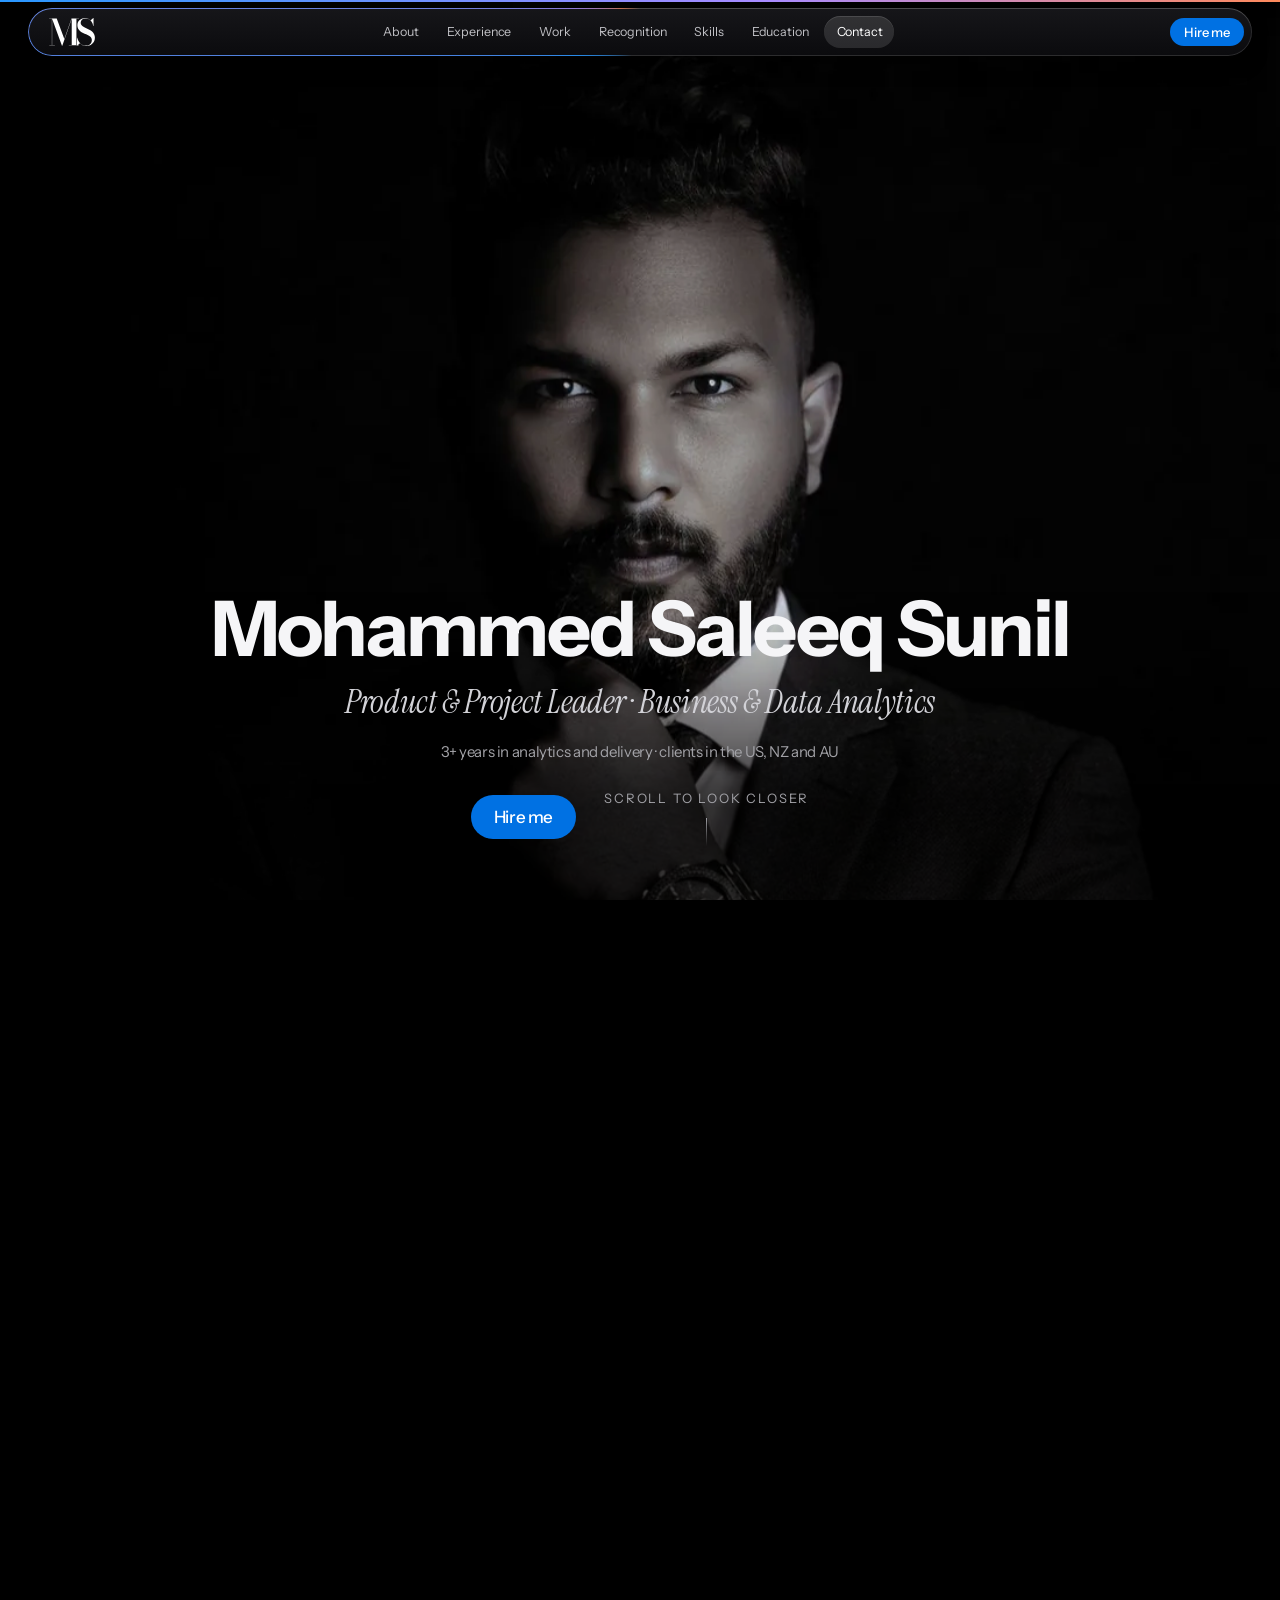
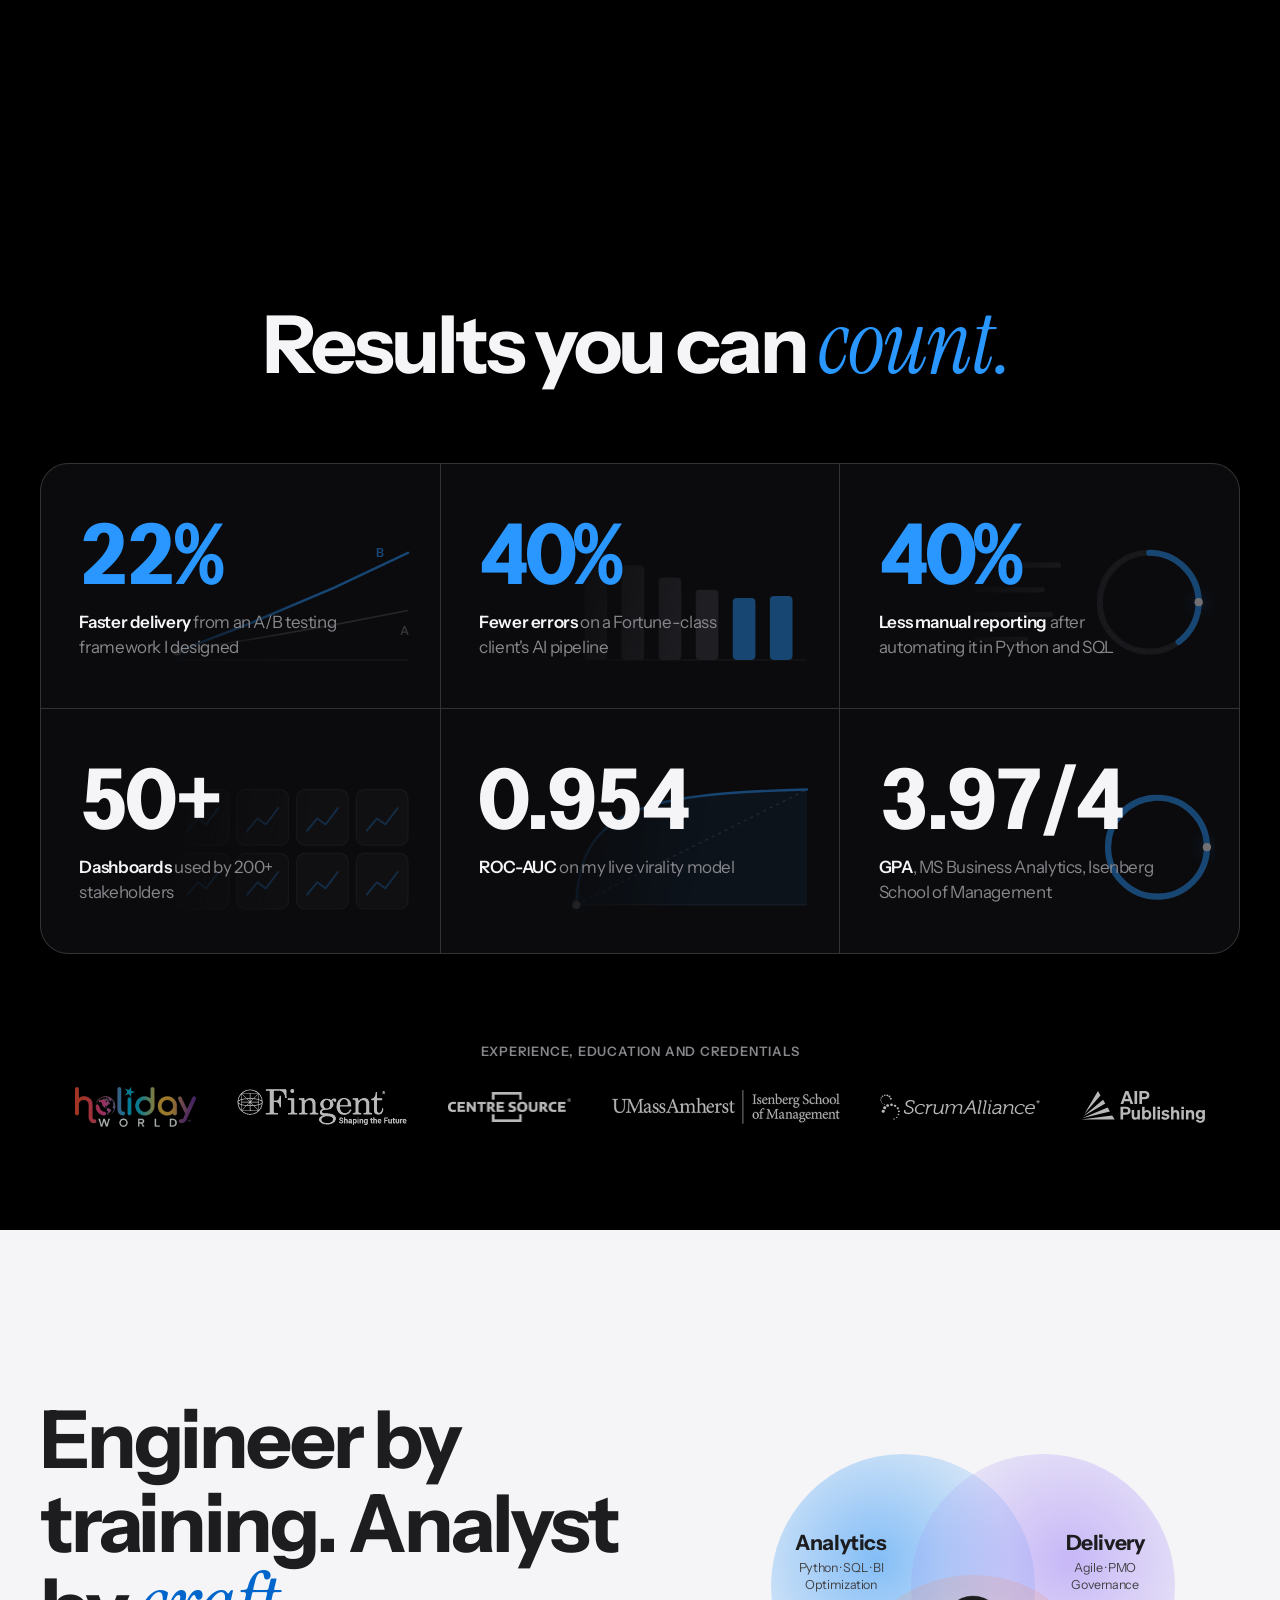
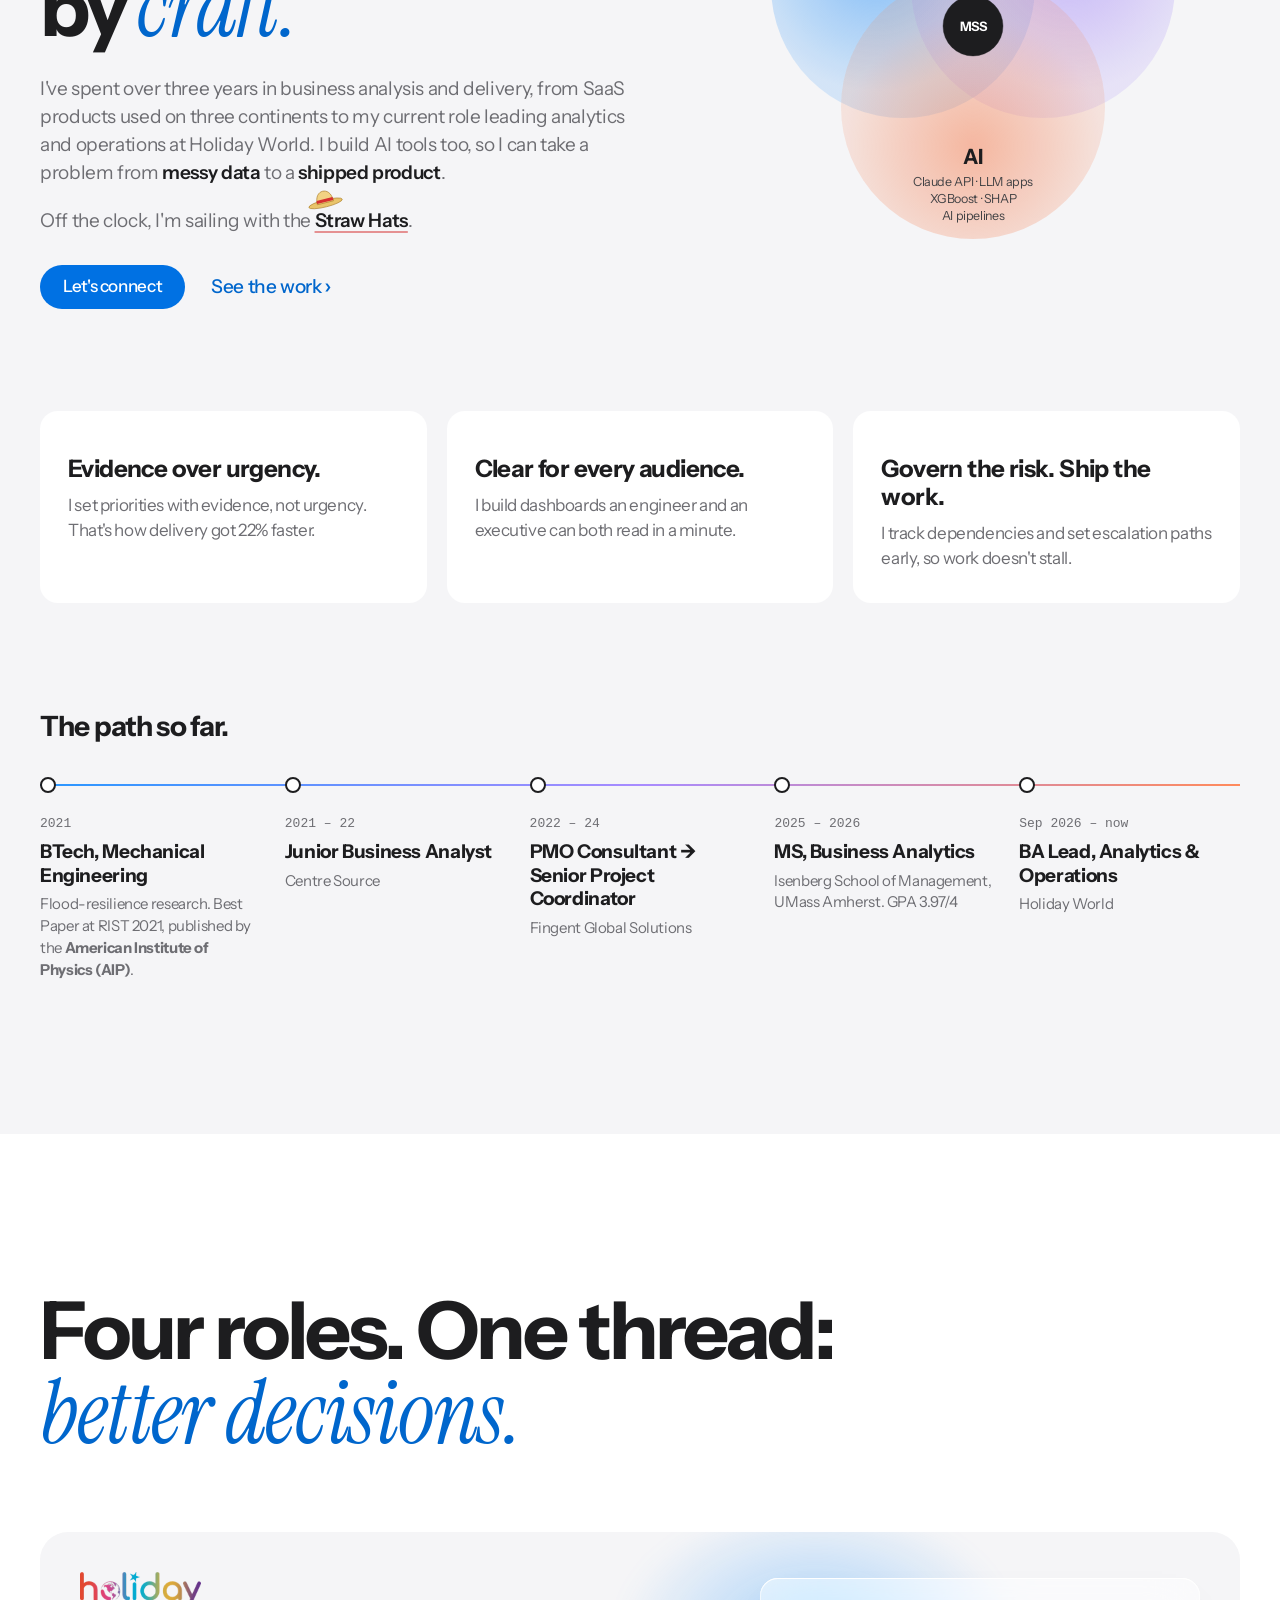
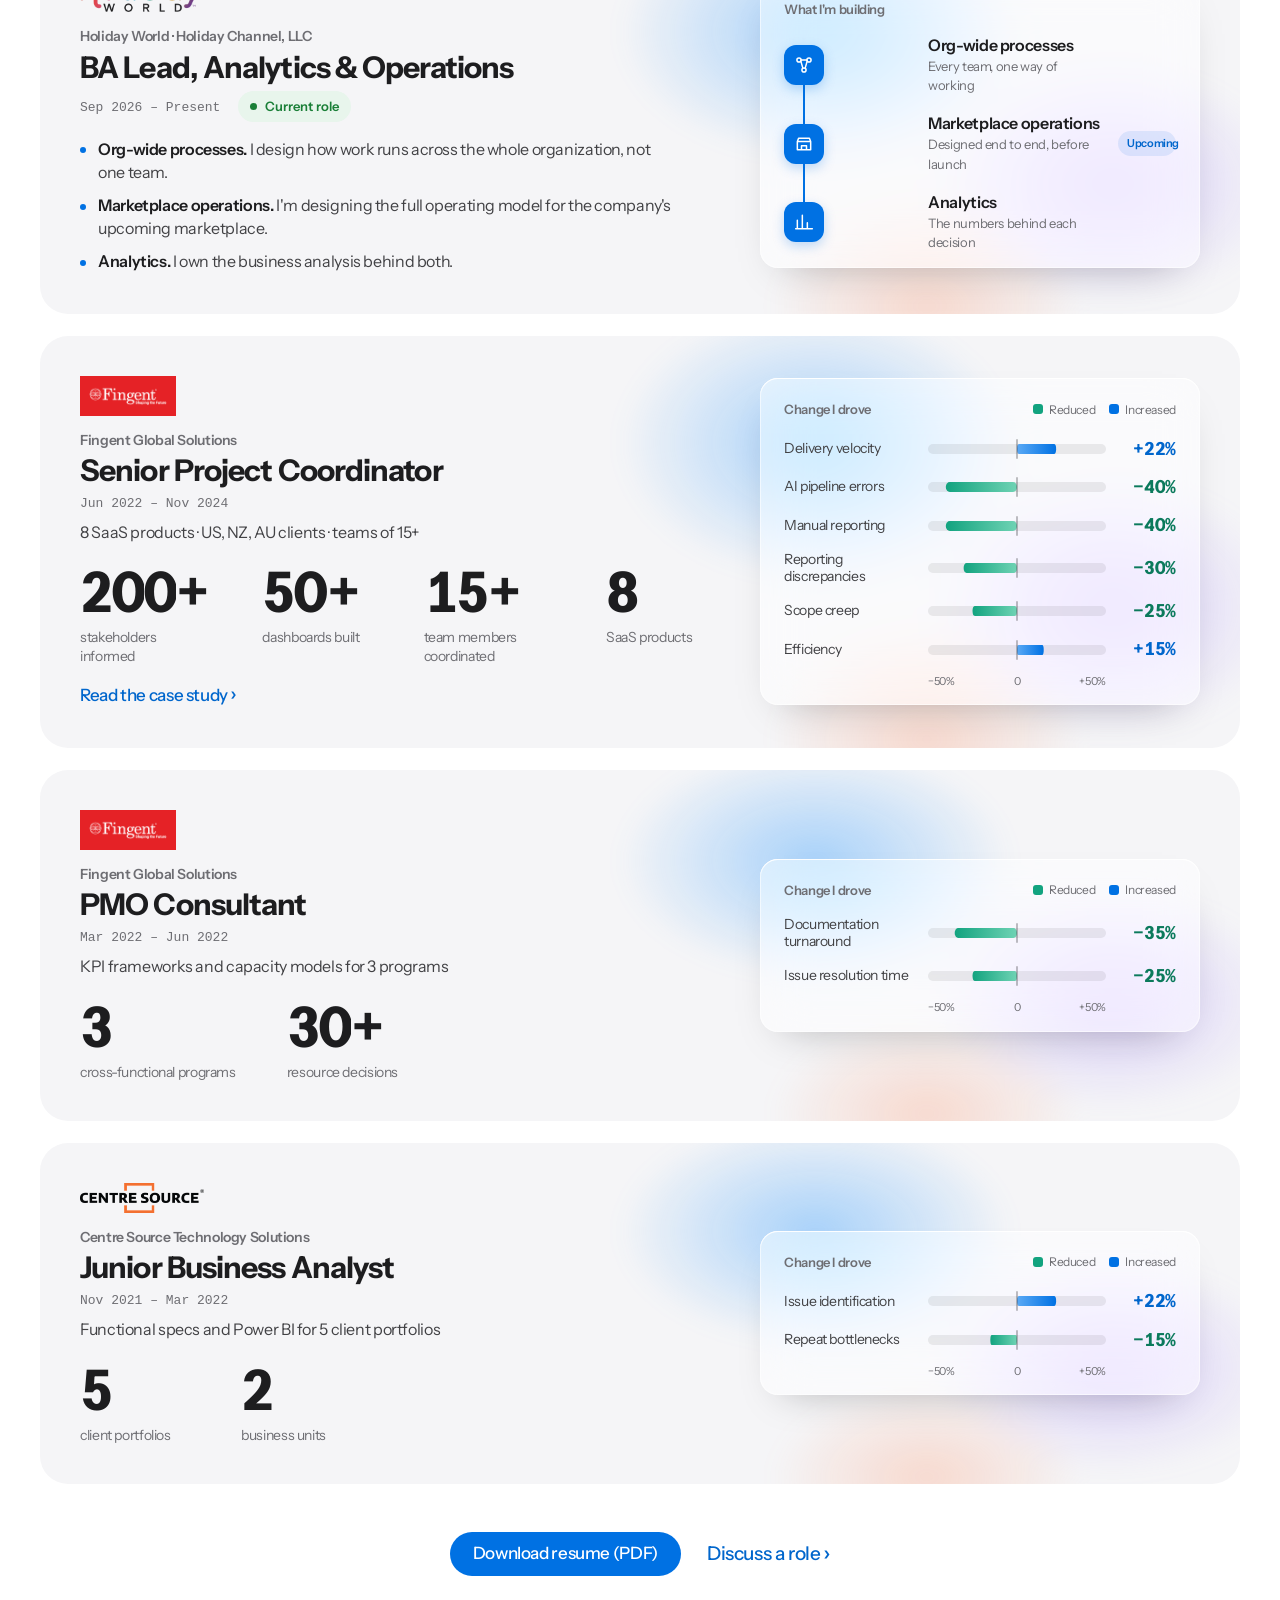
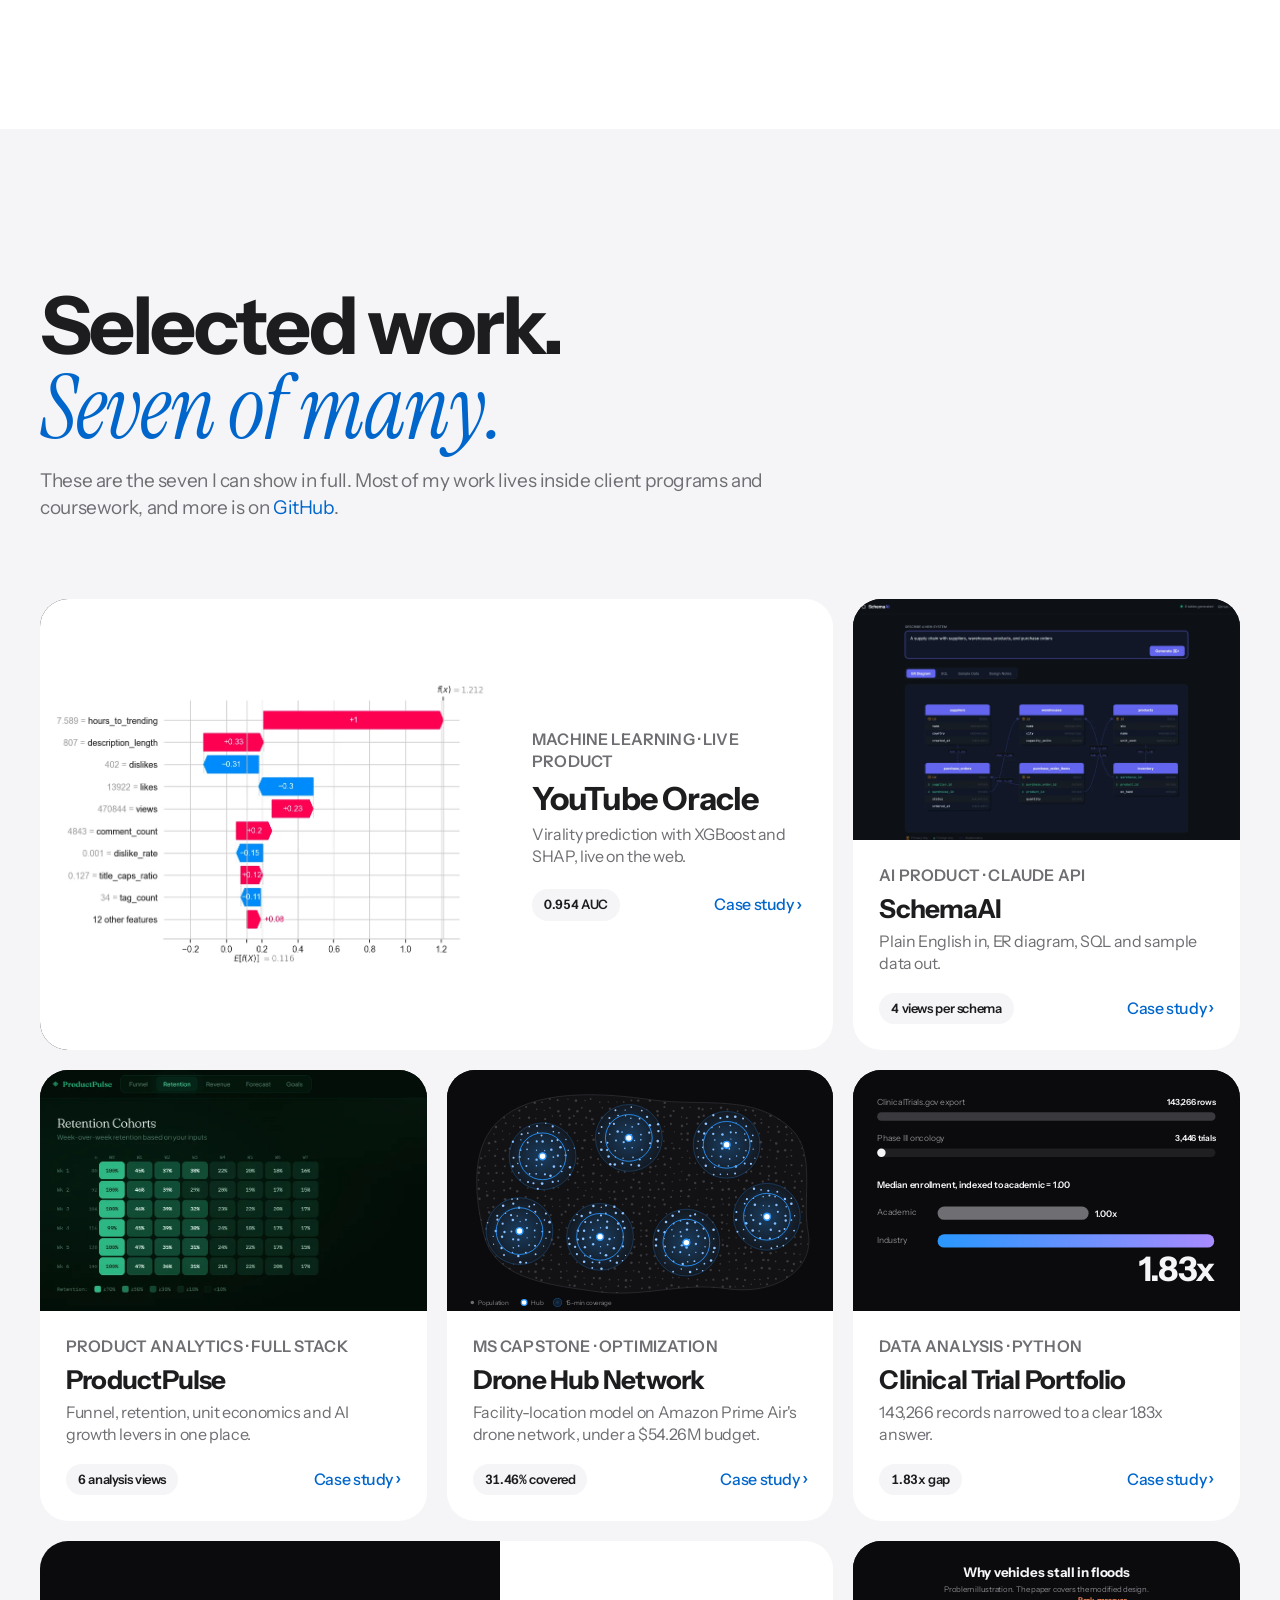
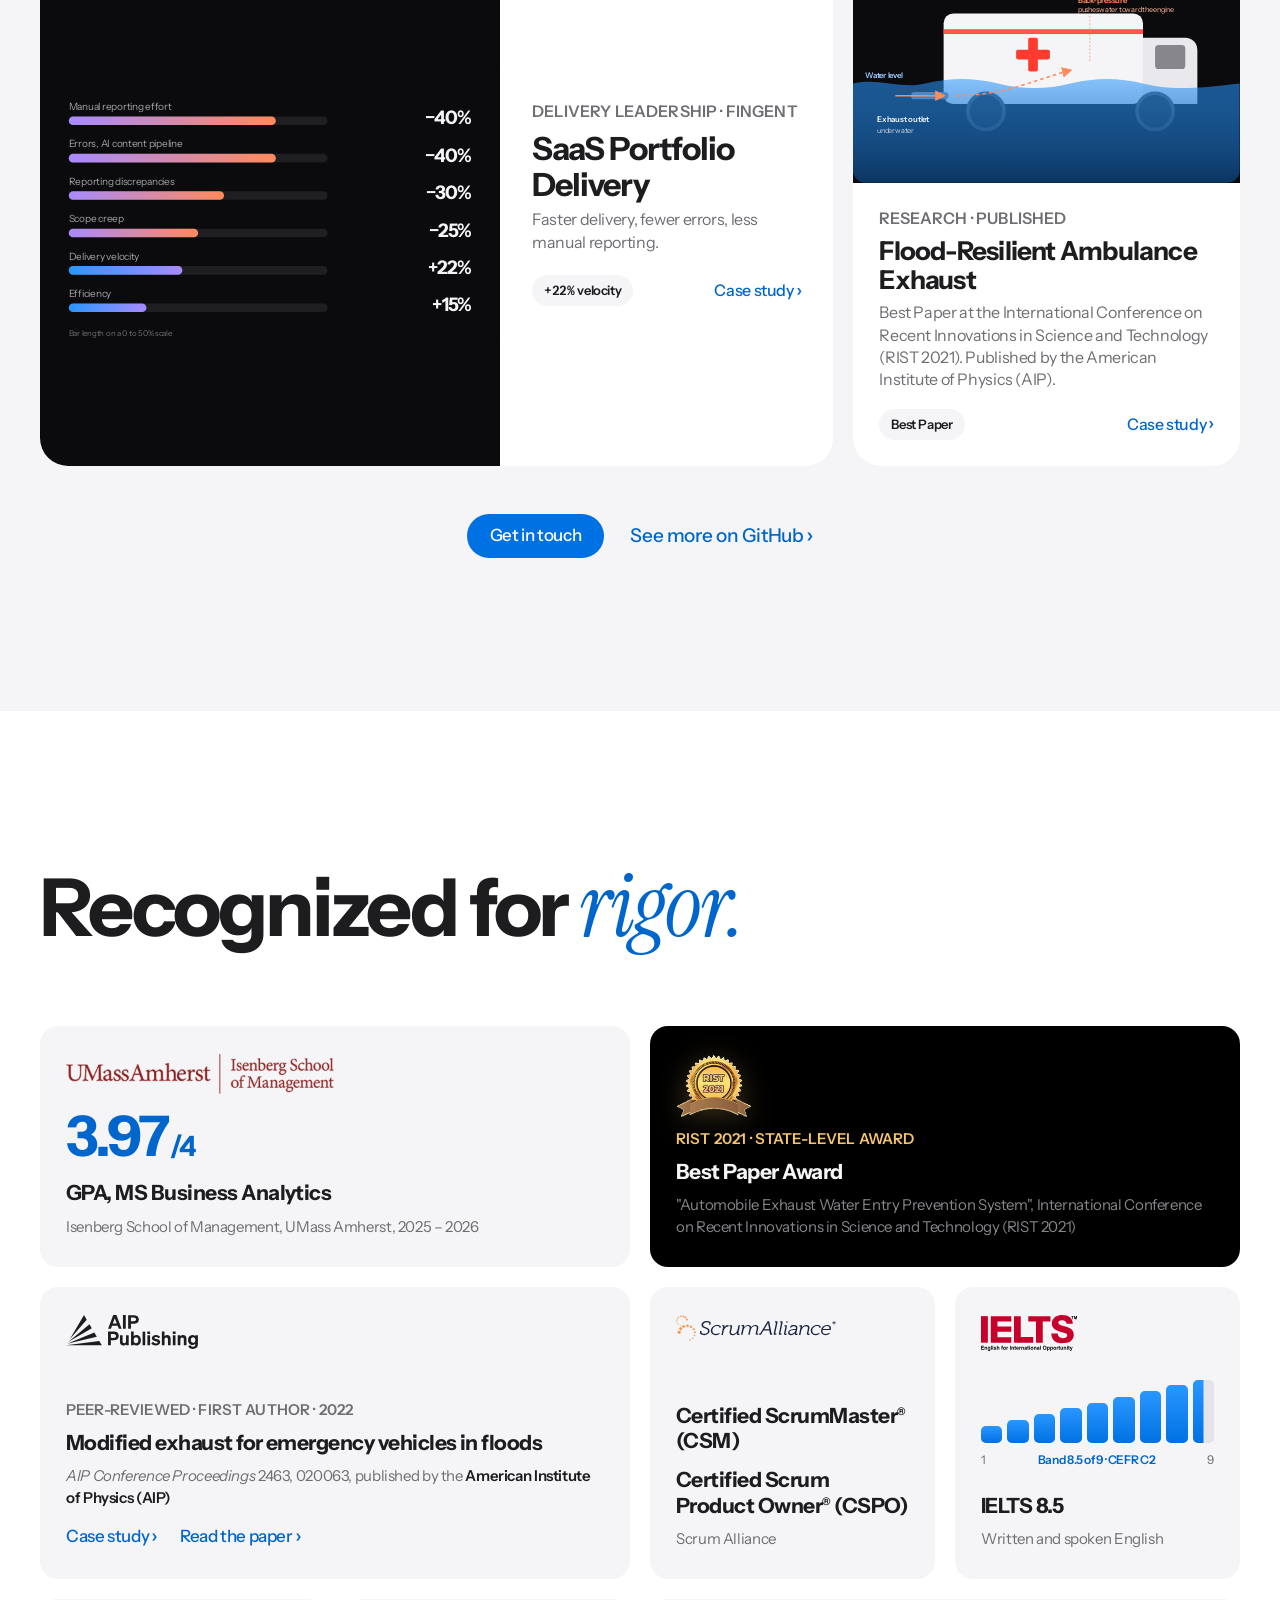
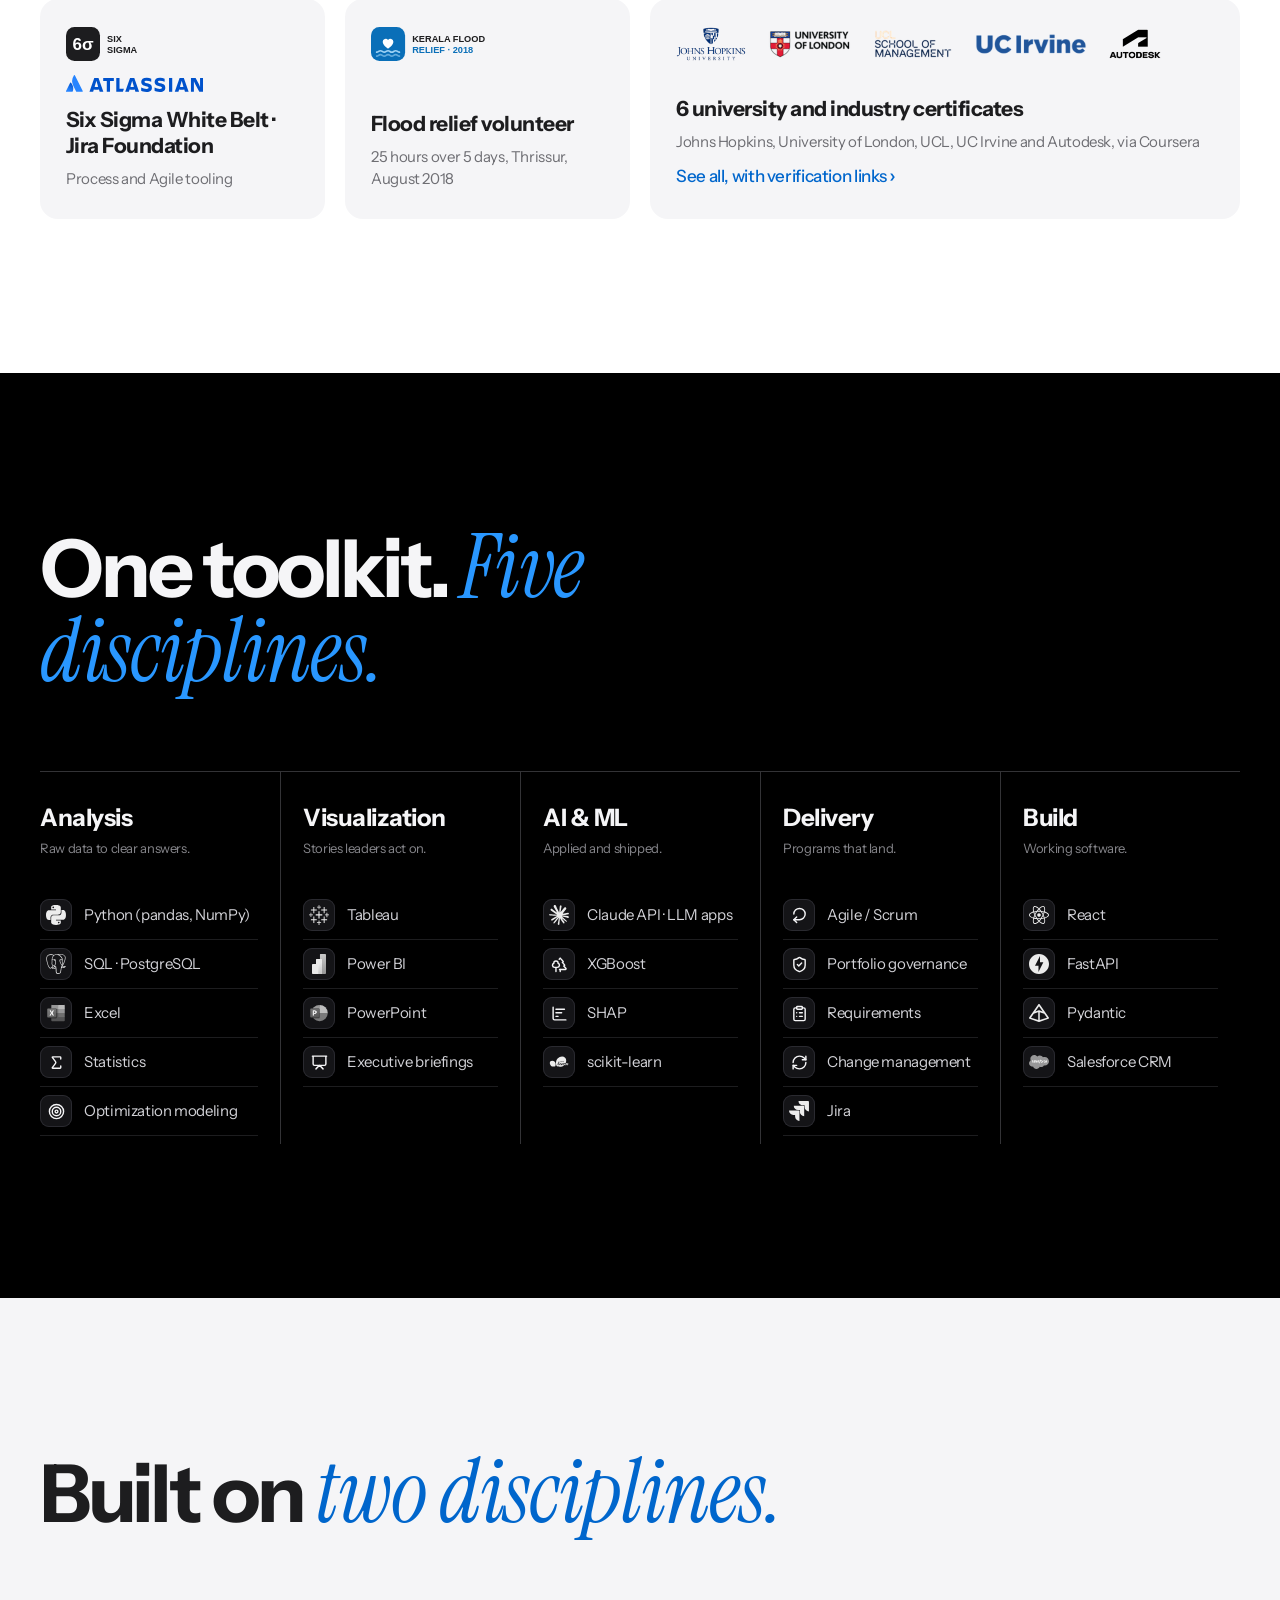
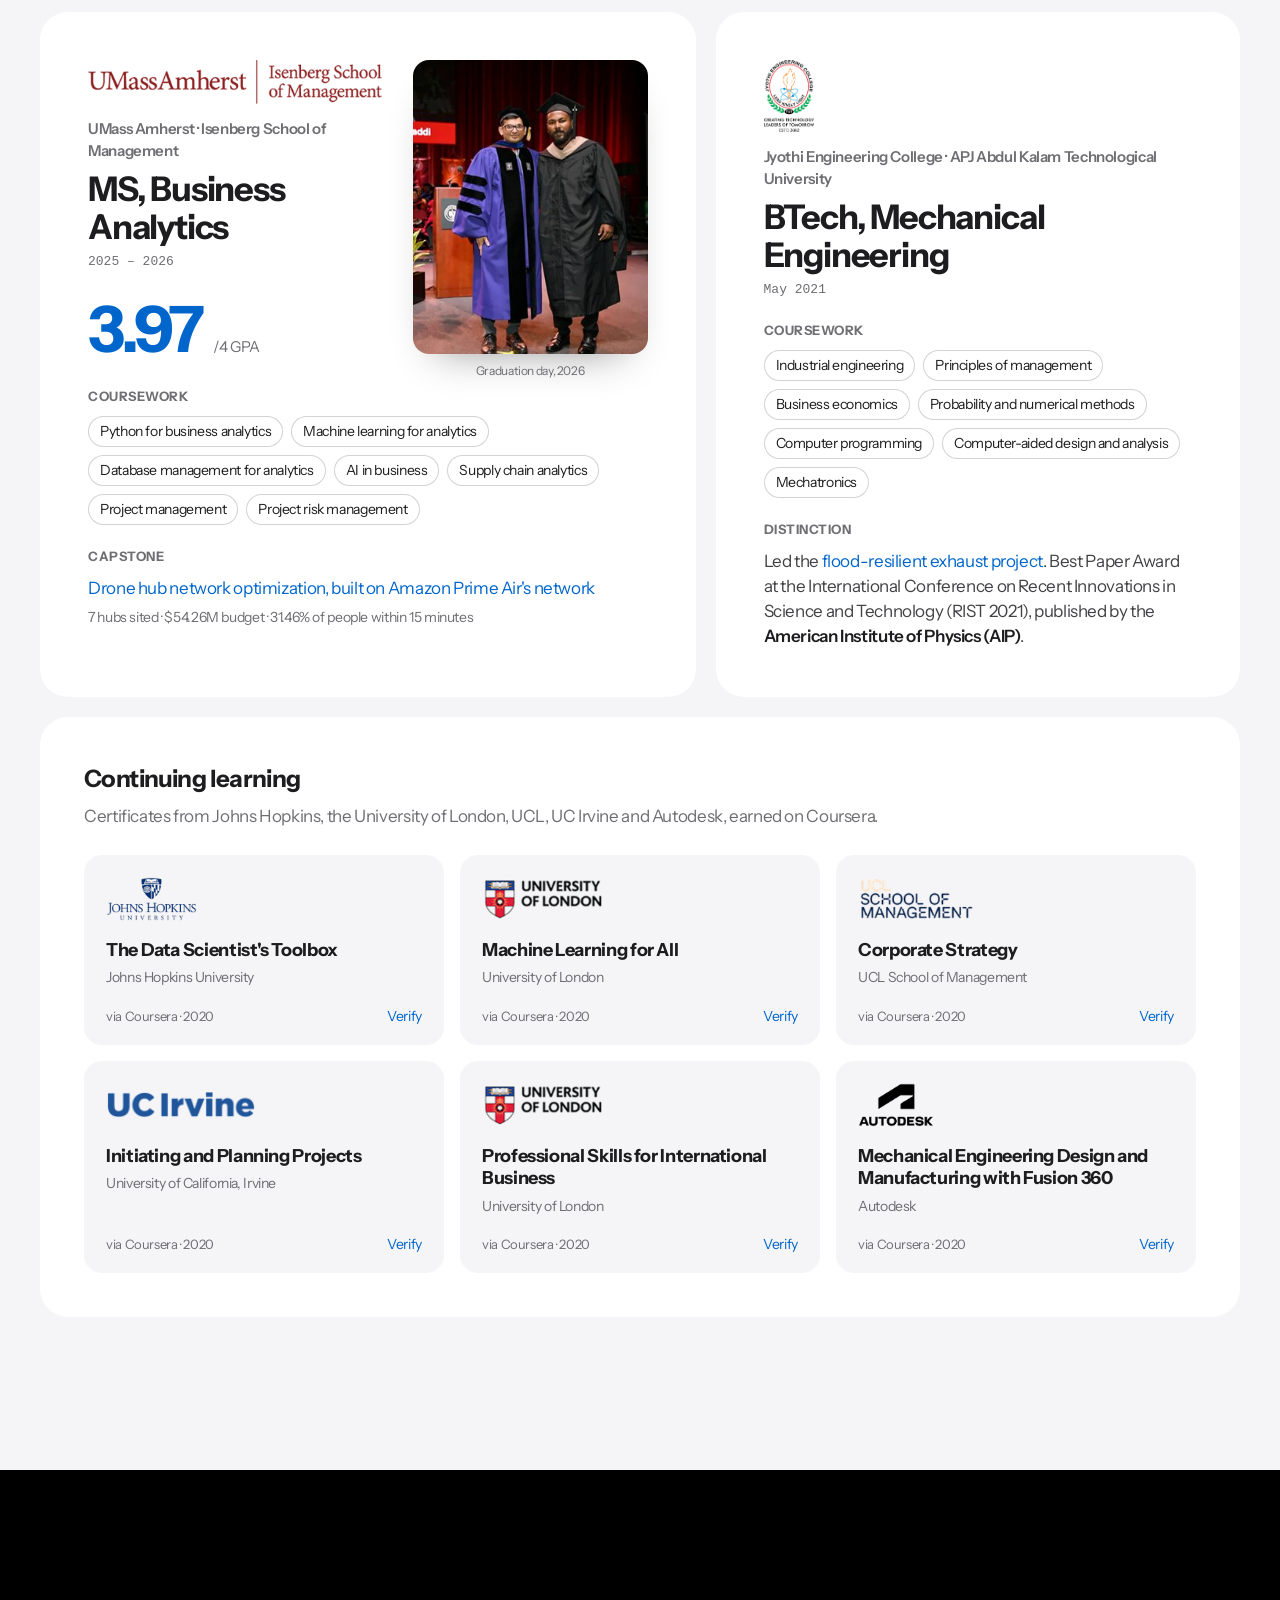
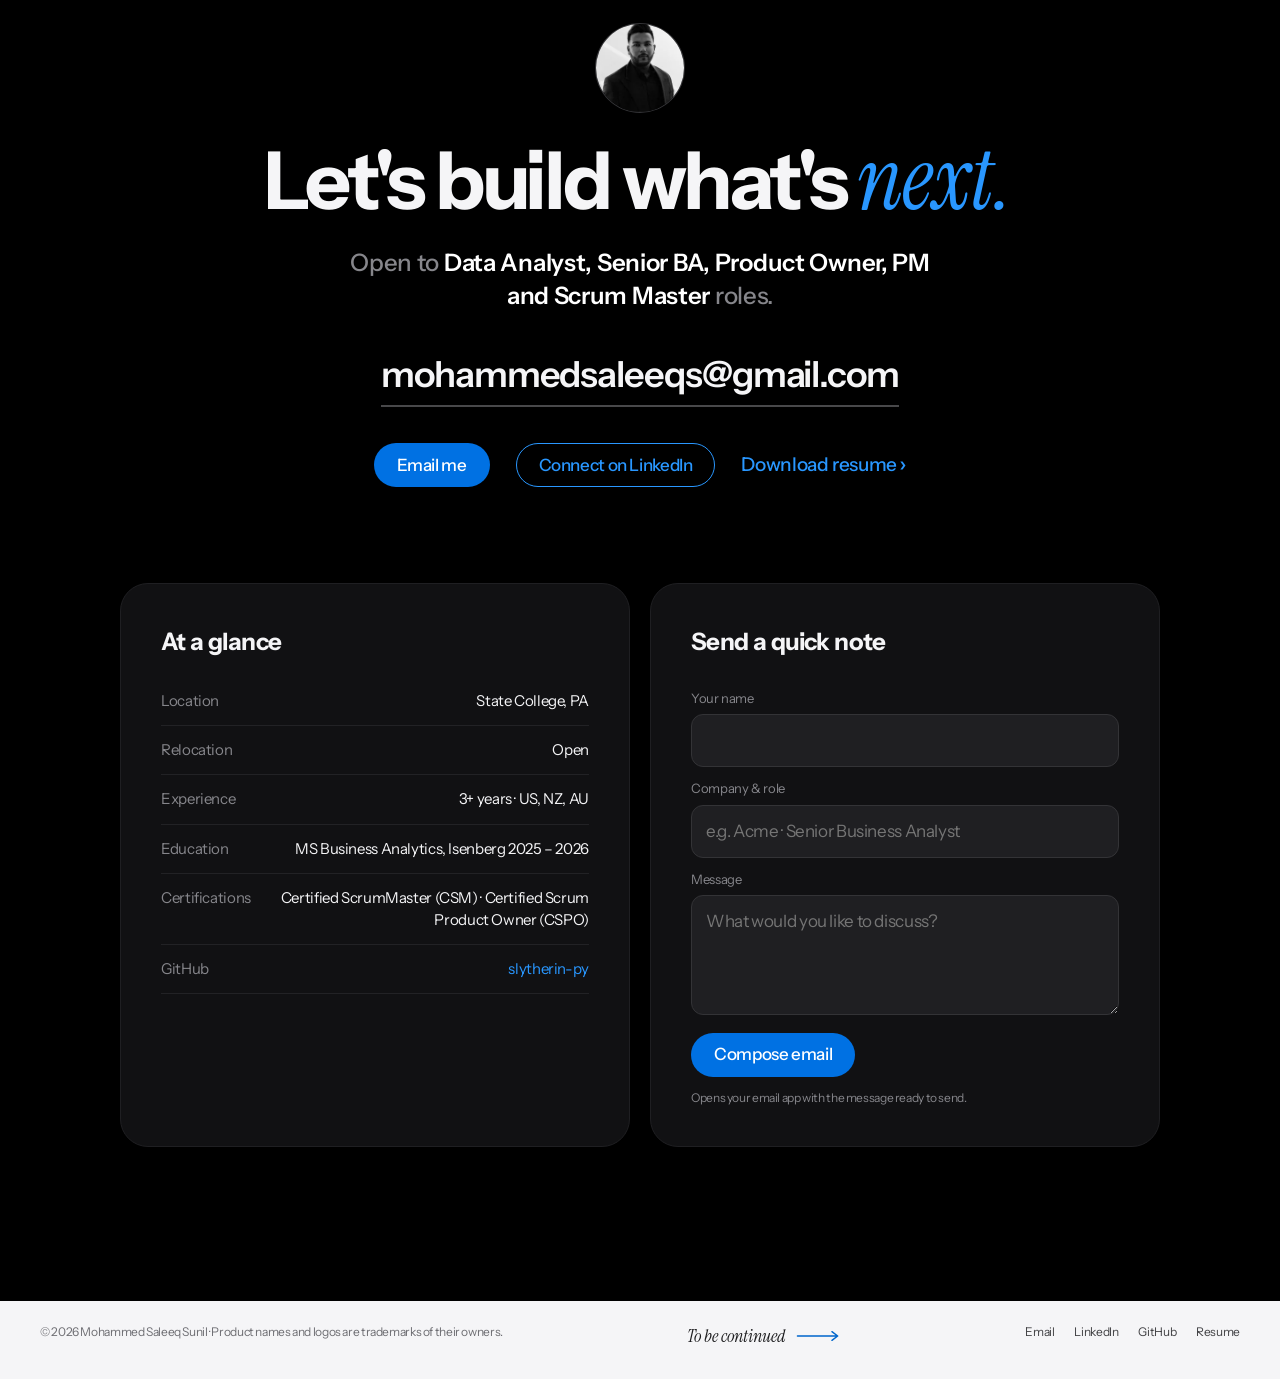
==== commit 1af61604: "About: off the clock, sailing with the Straw Hats Co-Authored-By: Claude Opus 5.5 <noreply@anthropic" ====
--- a/index.html
+++ b/index.html
@@ -145,7 +145,7 @@
       <div class="about-copy">
         <h2 class="headline reveal" id="about-title" style="--d:.06s; margin:14px 0 26px">Engineer by training. Analyst by <span class="gradient-text">craft.</span></h2>
         <p class="reveal">I've spent over three years in business analysis and delivery, from SaaS products used on three continents to my current role leading analytics and operations at Holiday World. I build AI tools too, so I can take a problem from <strong>messy data</strong> to a <strong>shipped product</strong>.</p>
-        <p class="reveal off-clock">Off the clock, I'm deep in anime, <button class="op-btn" type="button" title="Click me"><svg class="op-hat" viewBox="0 0 64 34" aria-hidden="true"><ellipse class="b" cx="32" cy="26" rx="29" ry="6"/><path class="d" d="M18 25C18 11 25 5 32 5s14 6 14 20z"/><path class="r" d="M18.2 18.5h27.6l.4 5H17.8z"/></svg>One Piece</button> above all.</p>
+        <p class="reveal off-clock">Off the clock, I'm sailing with the <button class="op-btn" type="button" title="Click me"><svg class="op-hat" viewBox="0 0 64 34" aria-hidden="true"><ellipse class="b" cx="32" cy="26" rx="29" ry="6"/><path class="d" d="M18 25C18 11 25 5 32 5s14 6 14 20z"/><path class="r" d="M18.2 18.5h27.6l.4 5H17.8z"/></svg>Straw Hats</button>.</p>
         <div class="cta-row reveal" style="justify-content:flex-start; margin-top:30px">
           <a class="btn btn-primary" href="#contact">Let's connect</a>
           <a class="more" href="#work">See the work</a>
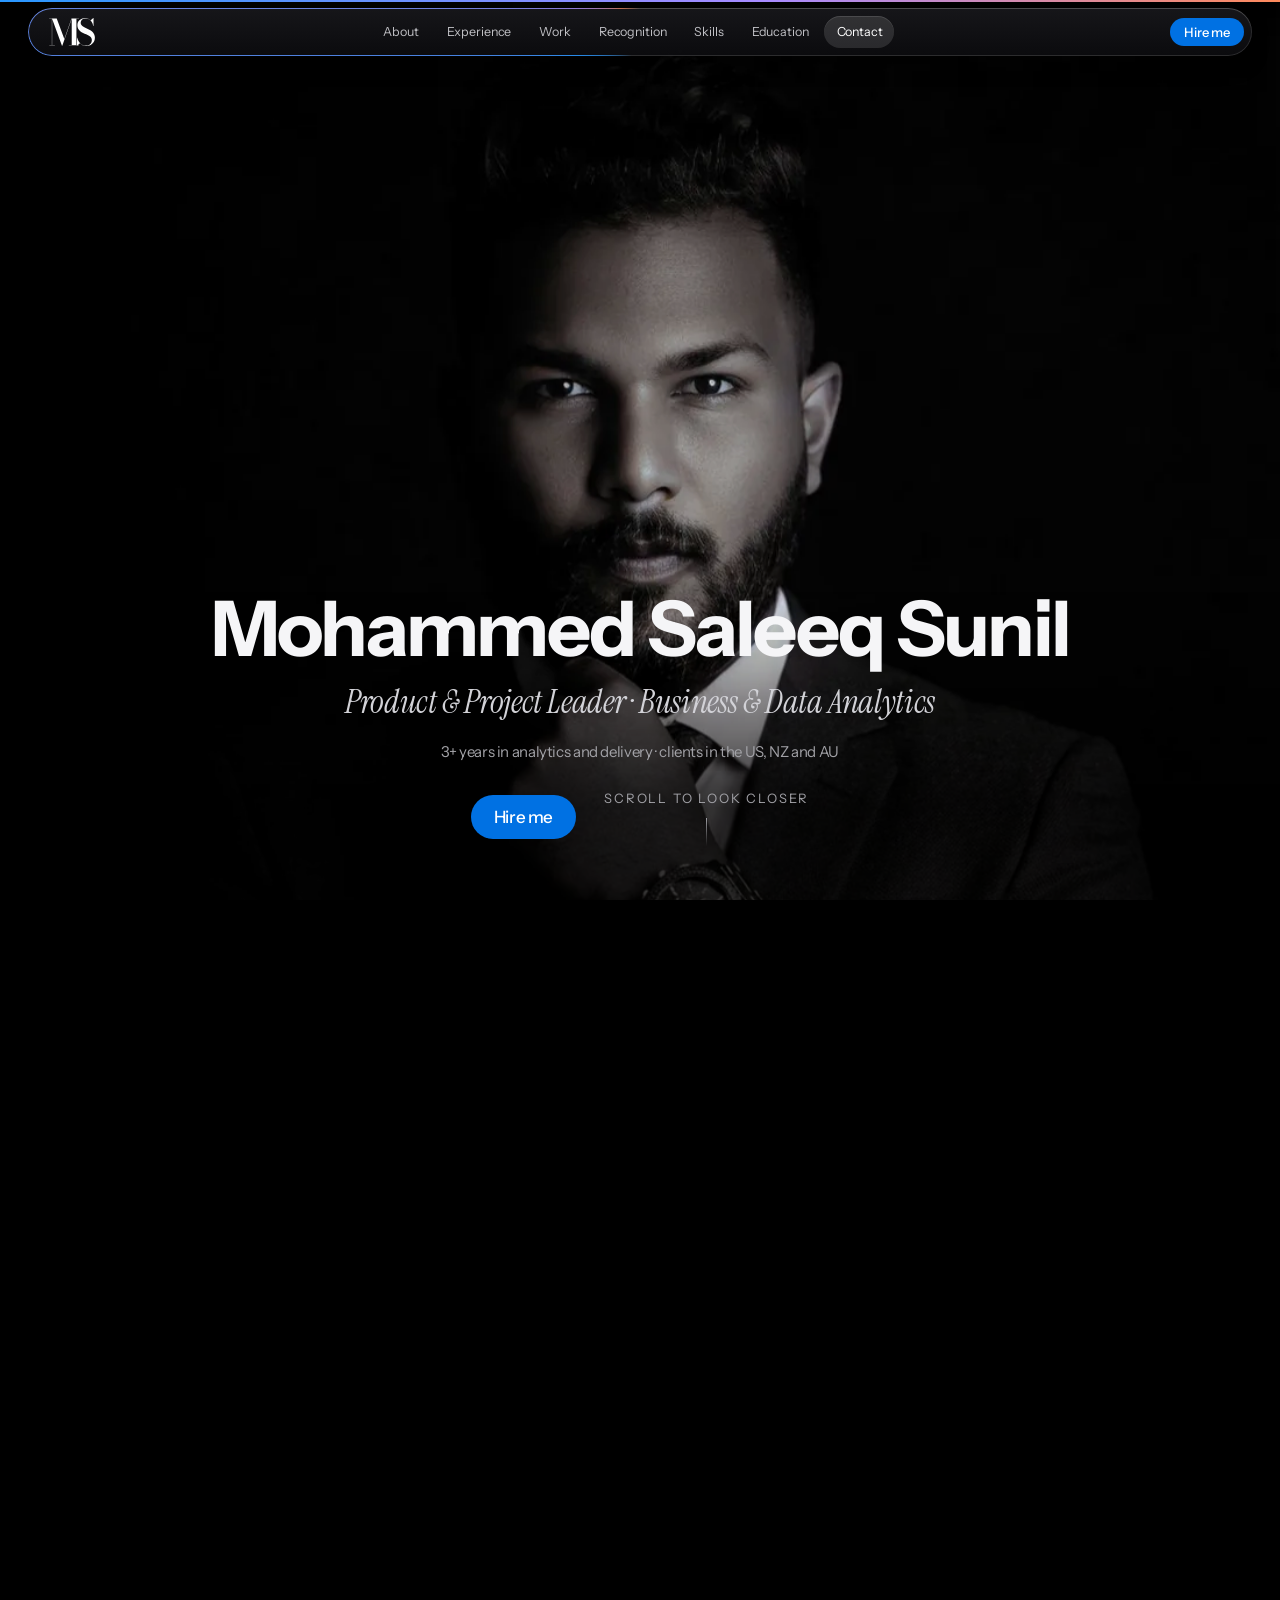
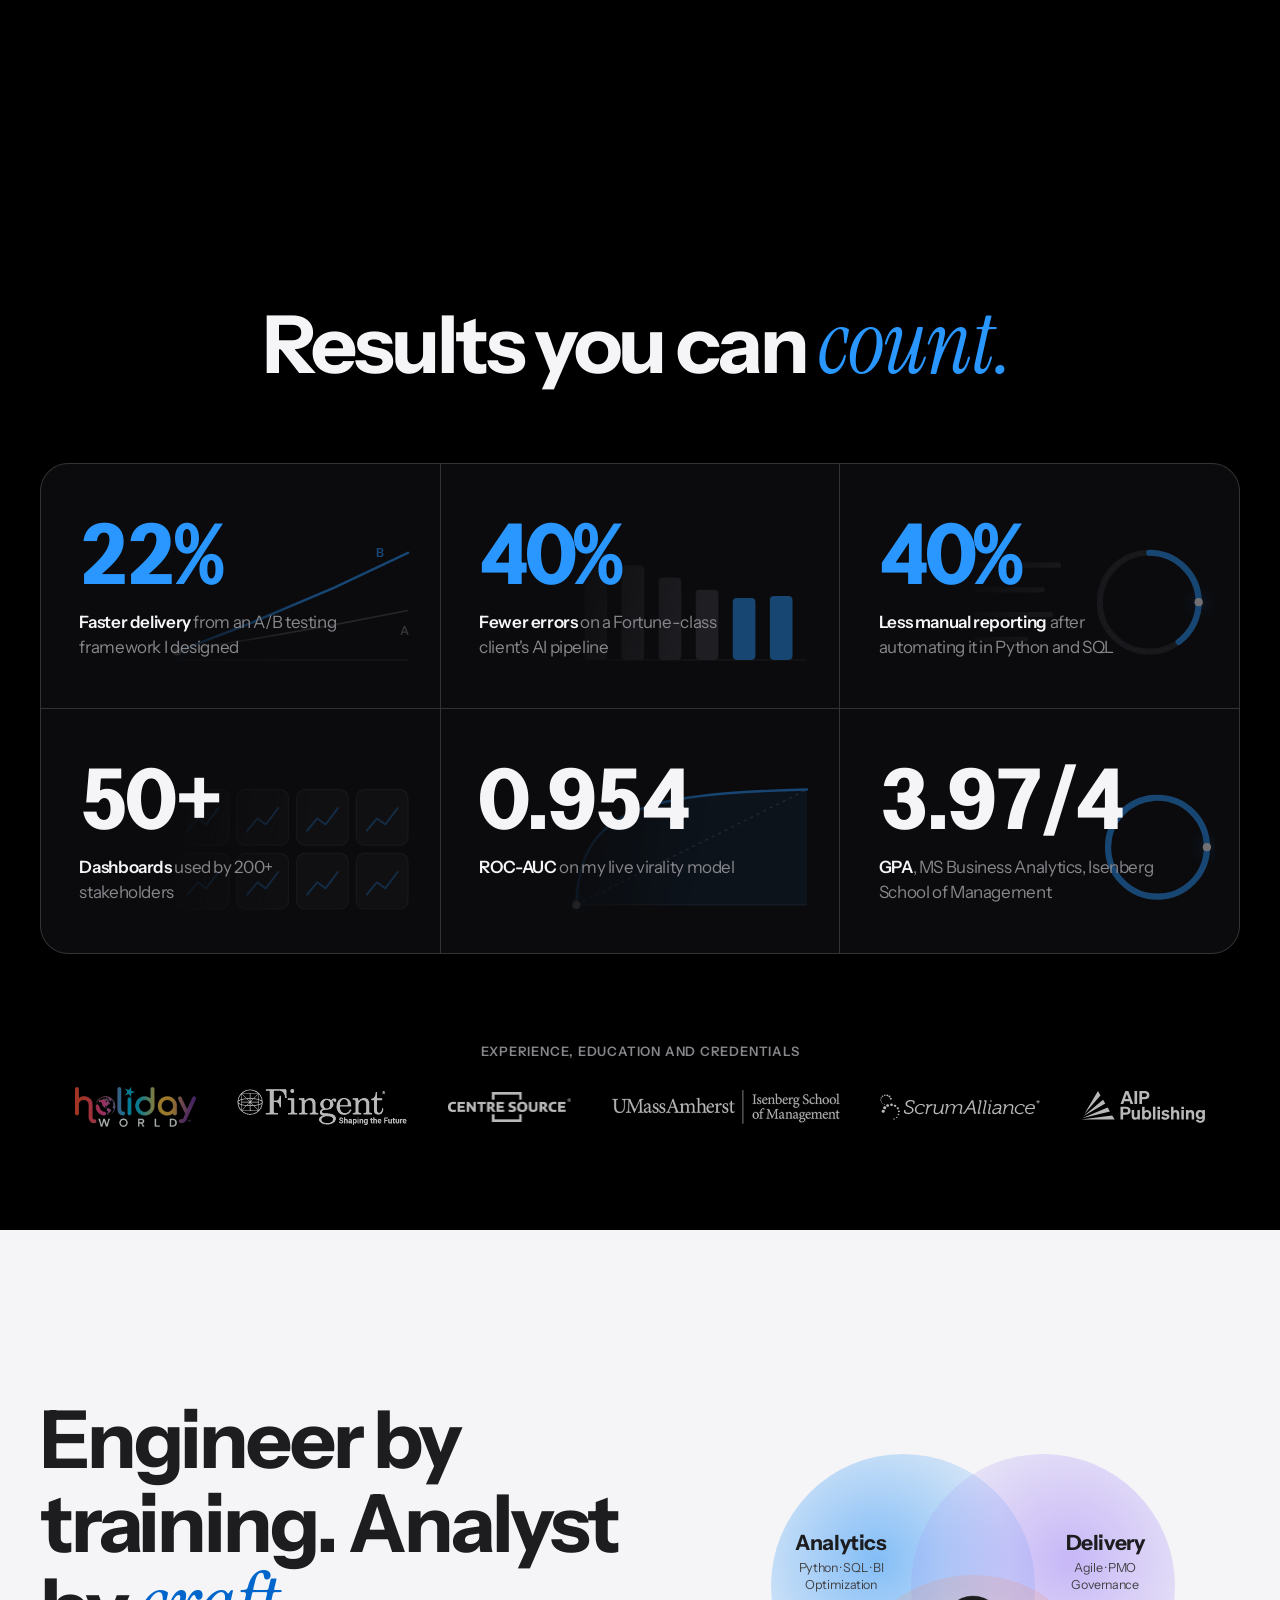
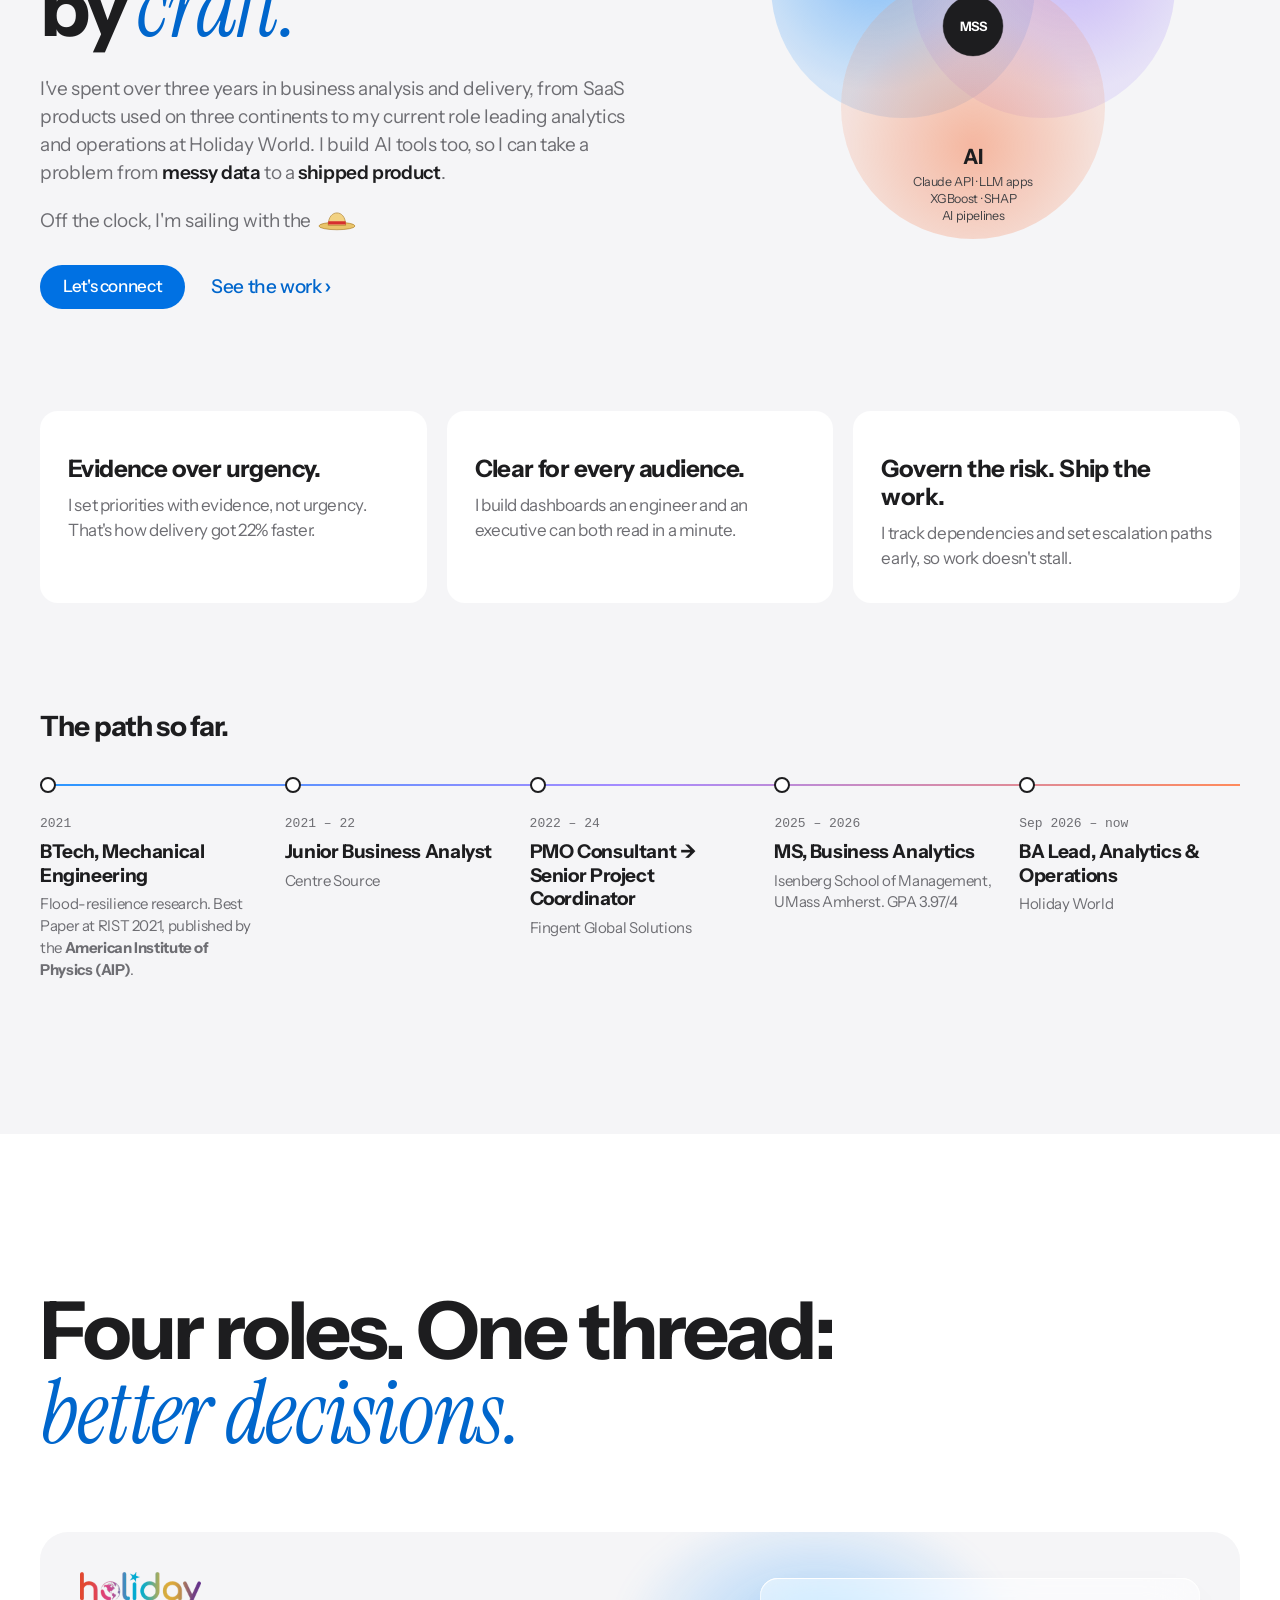
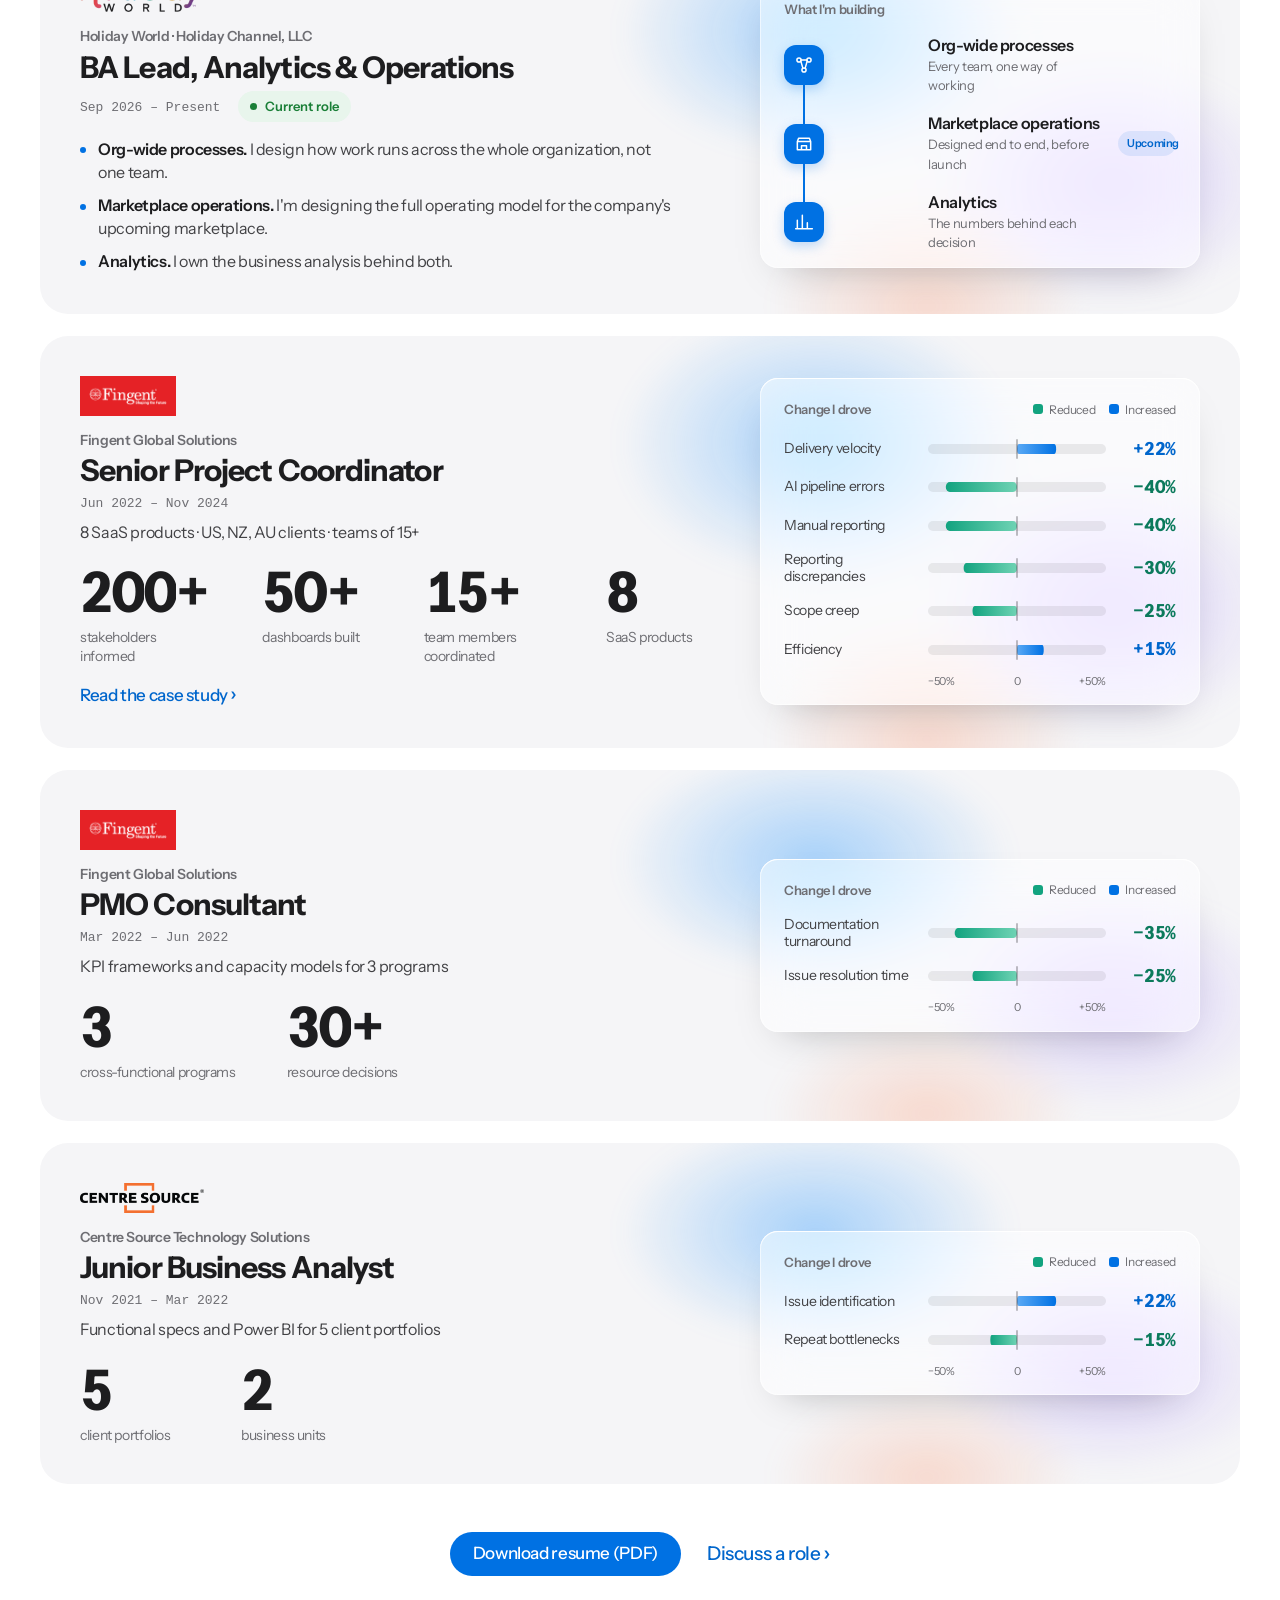
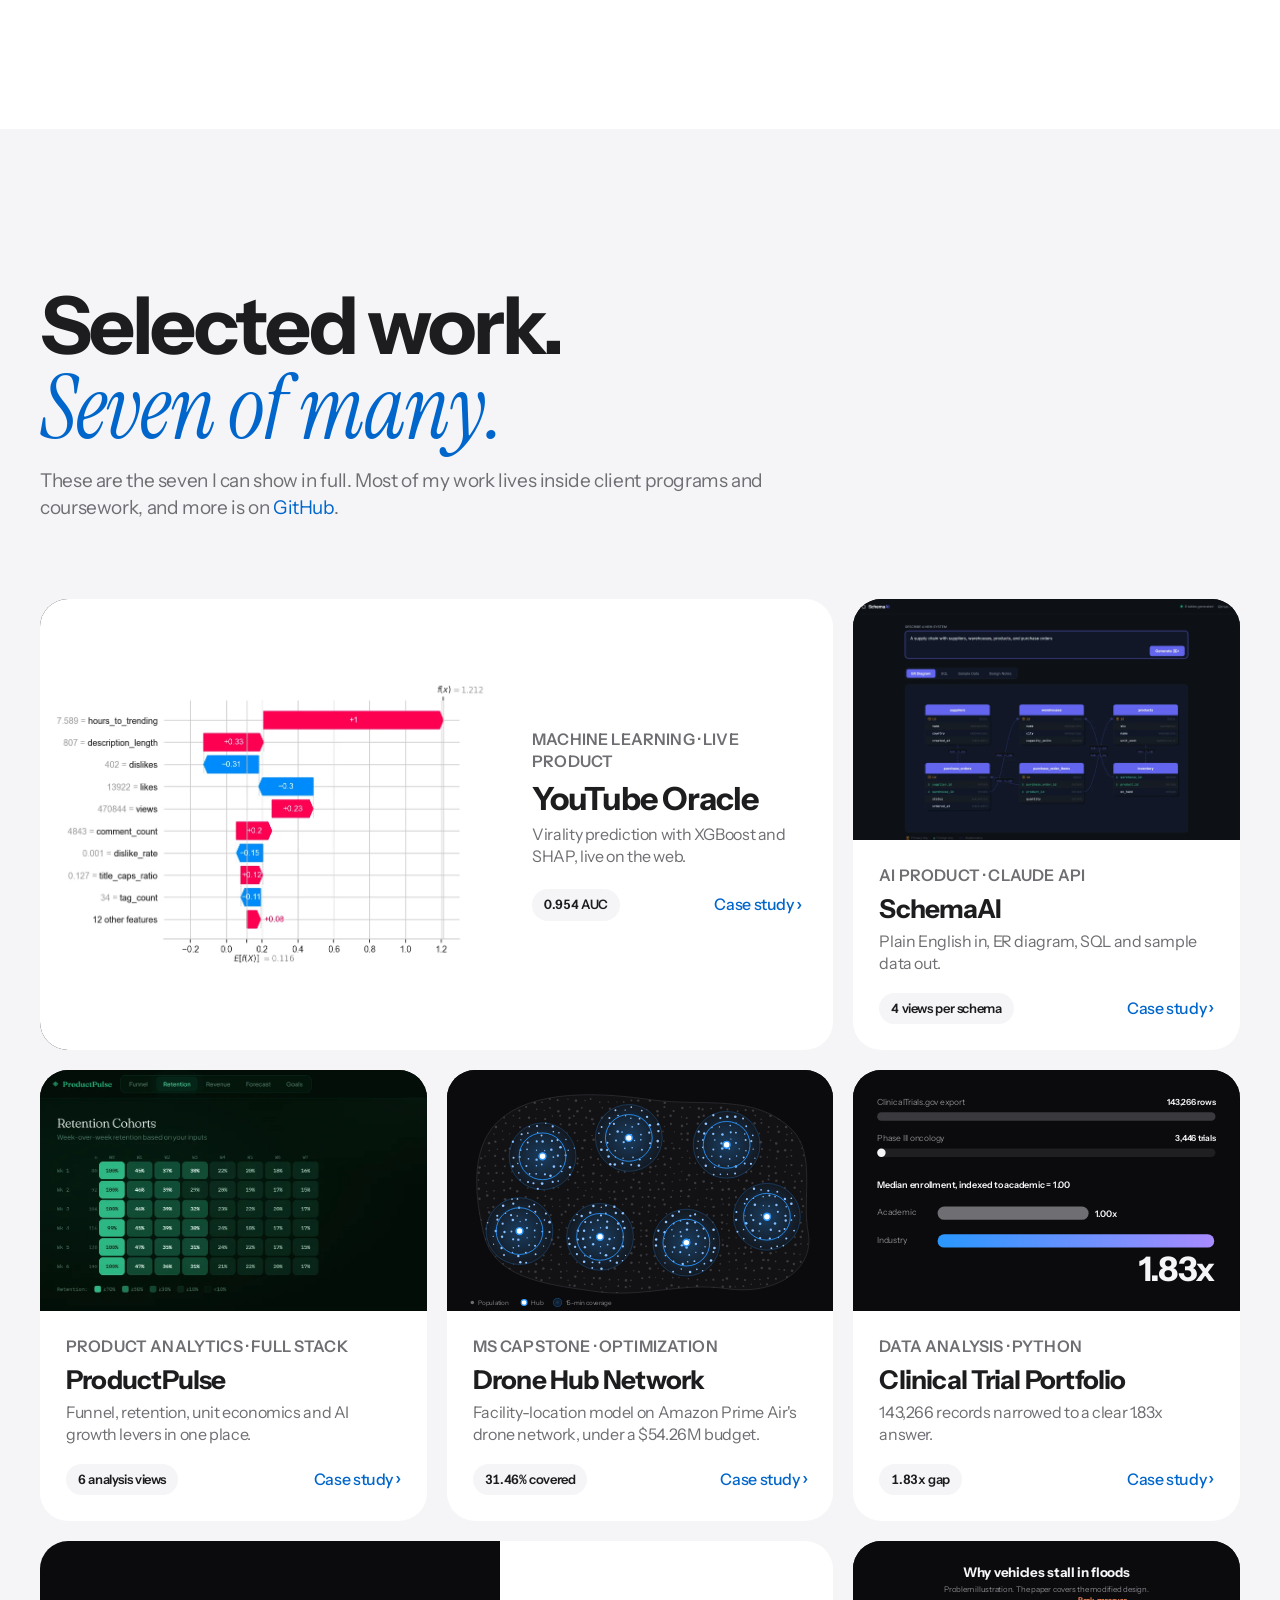
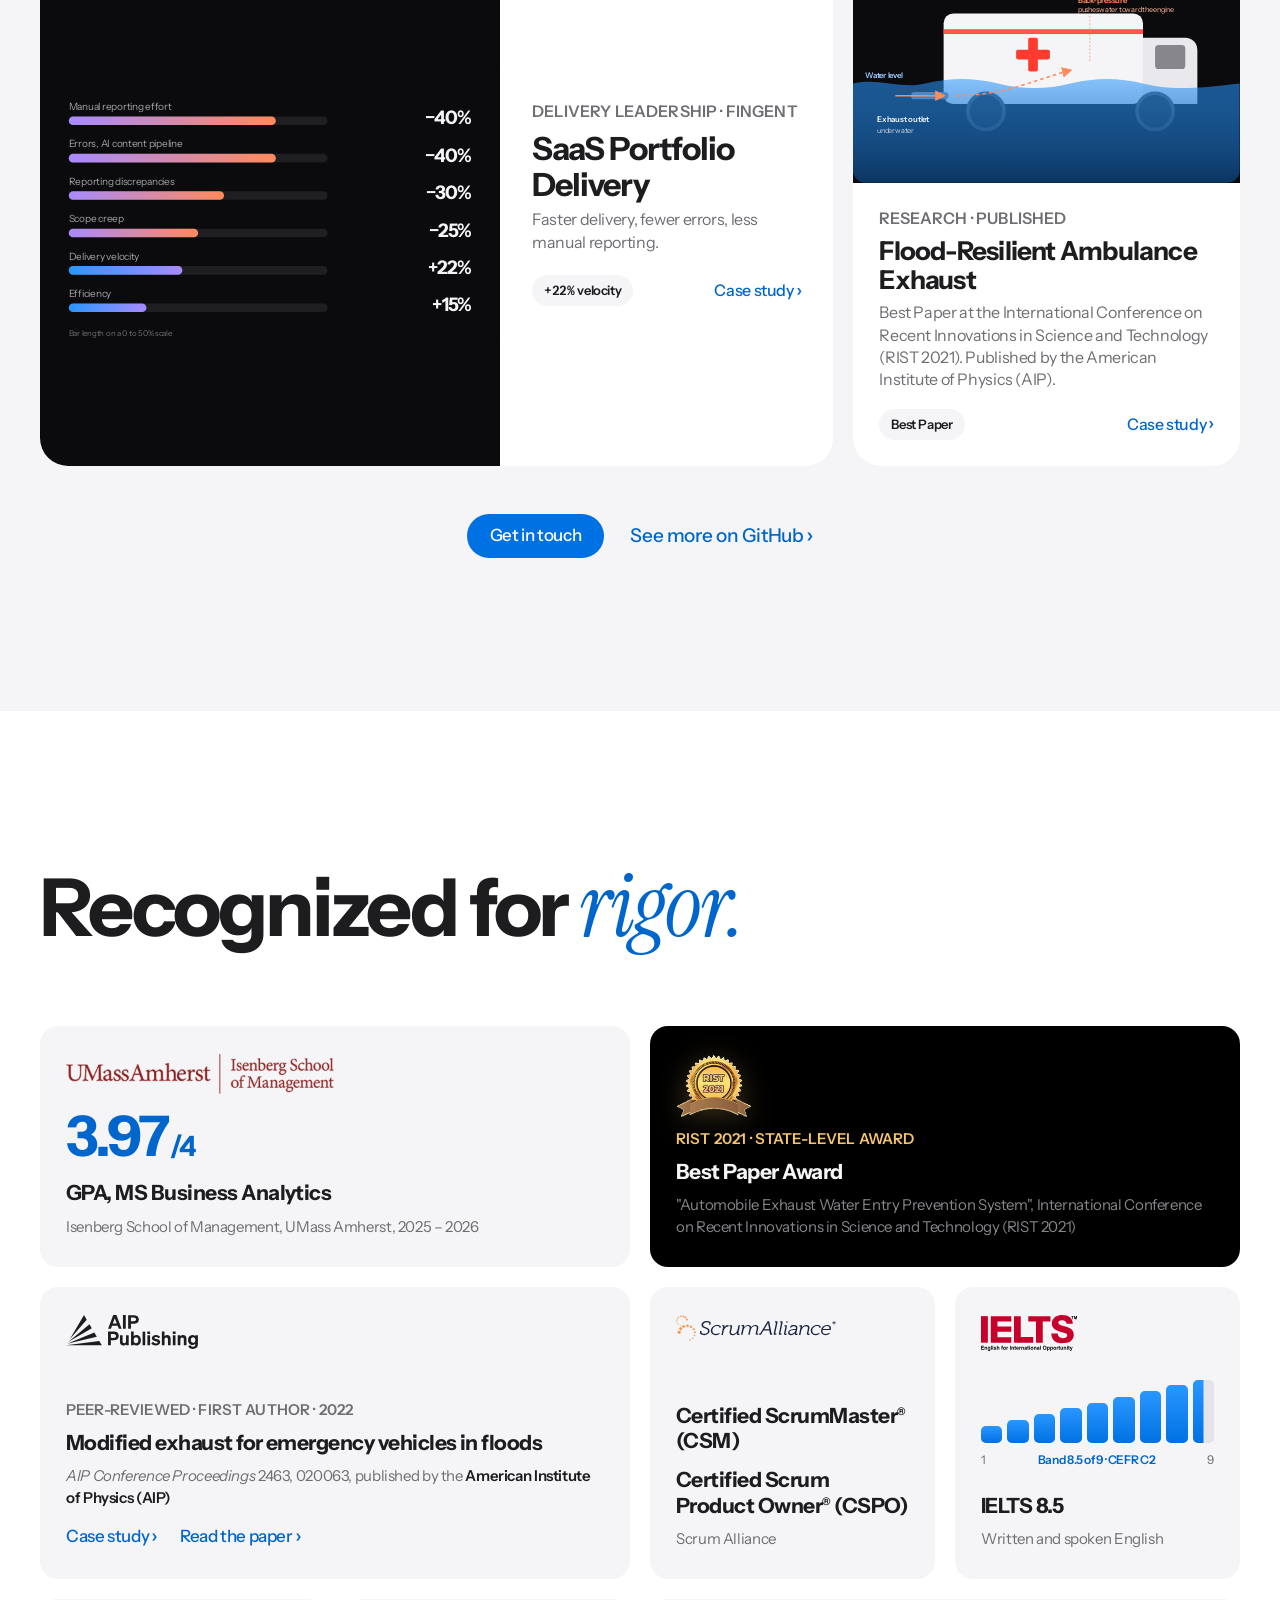
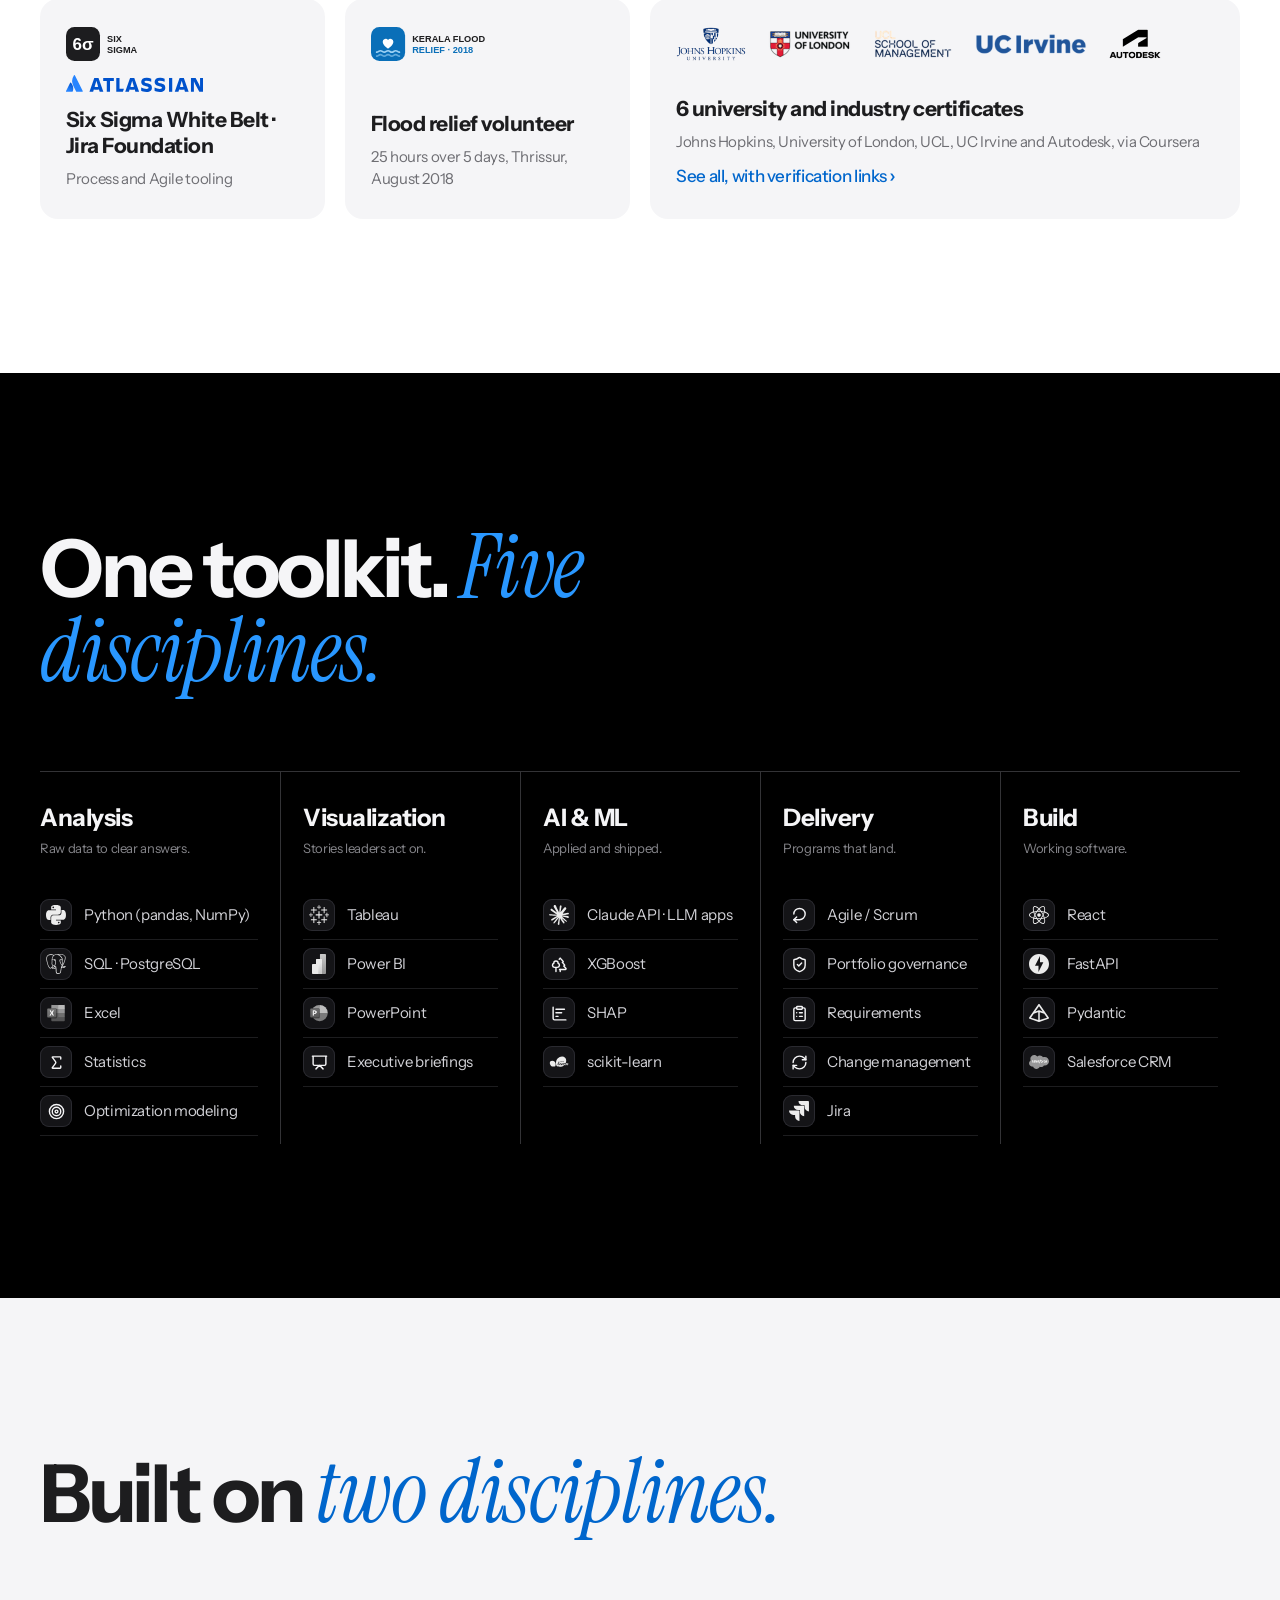
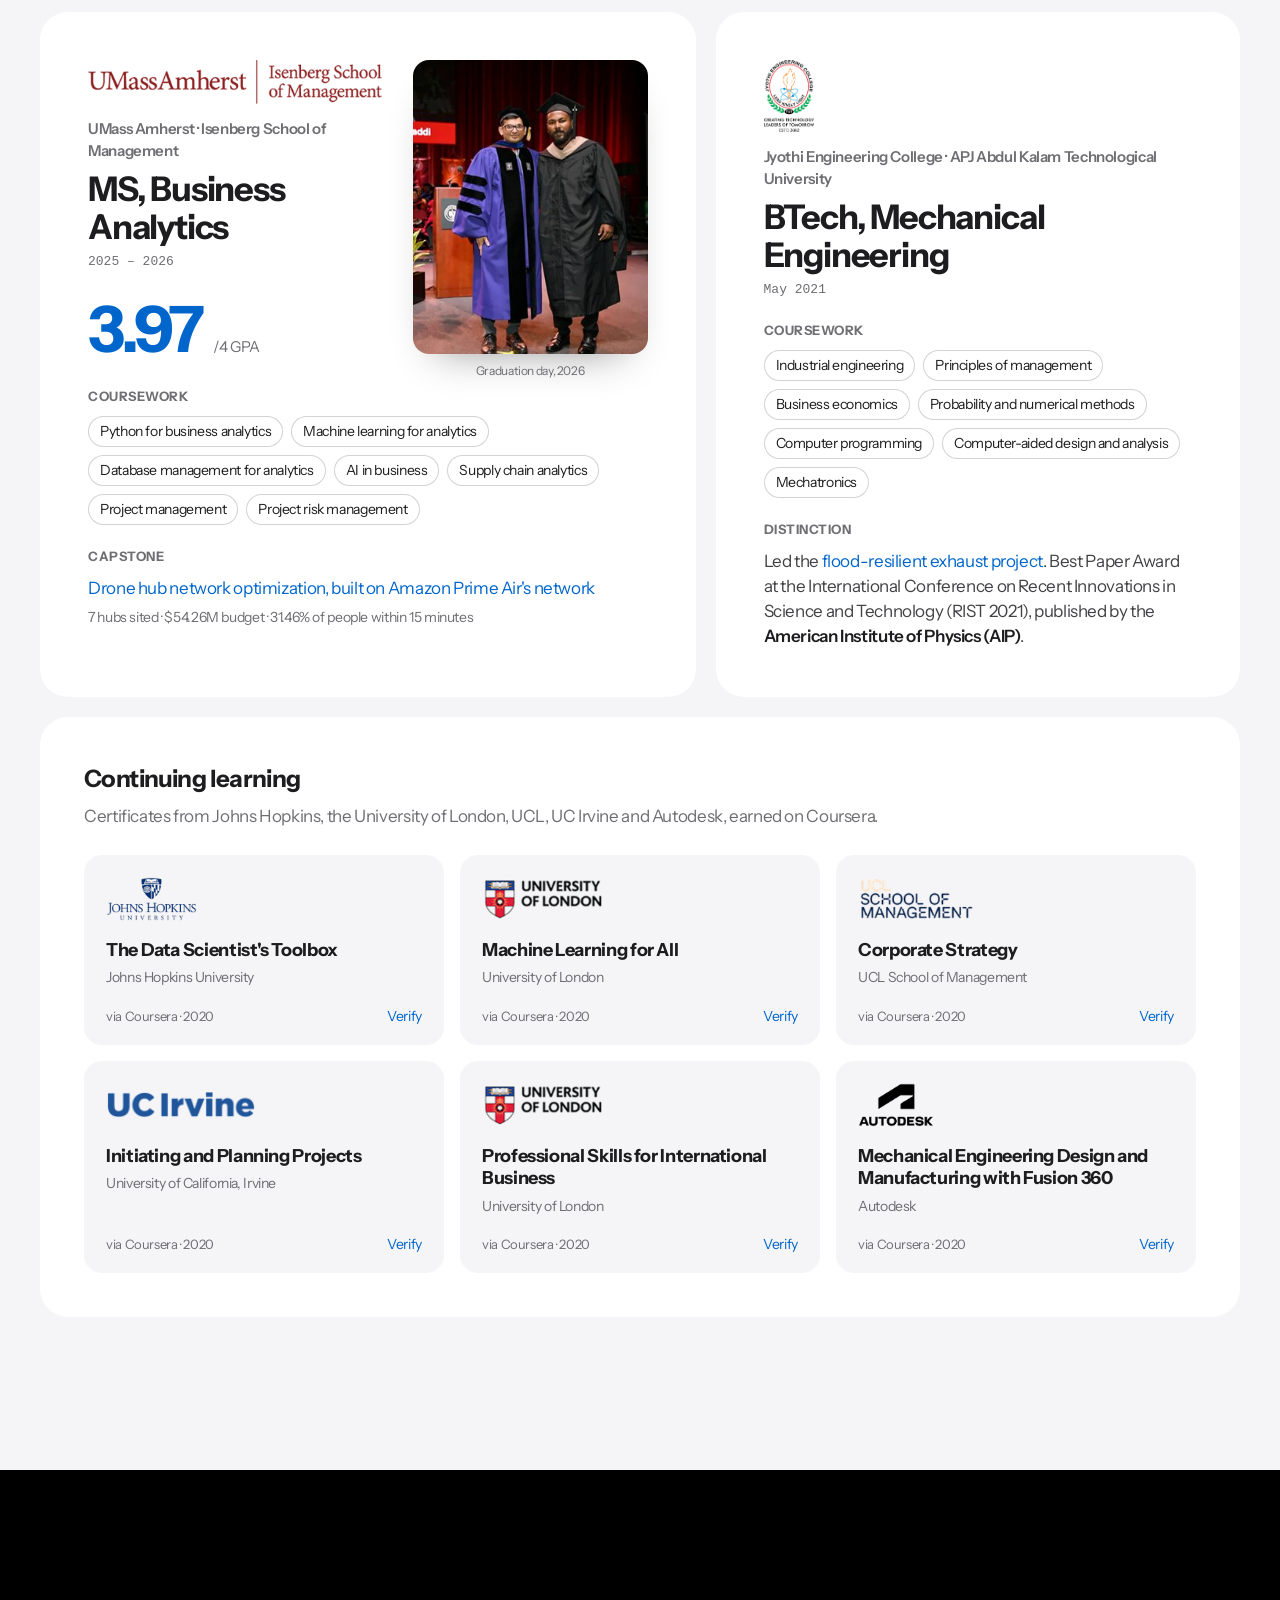
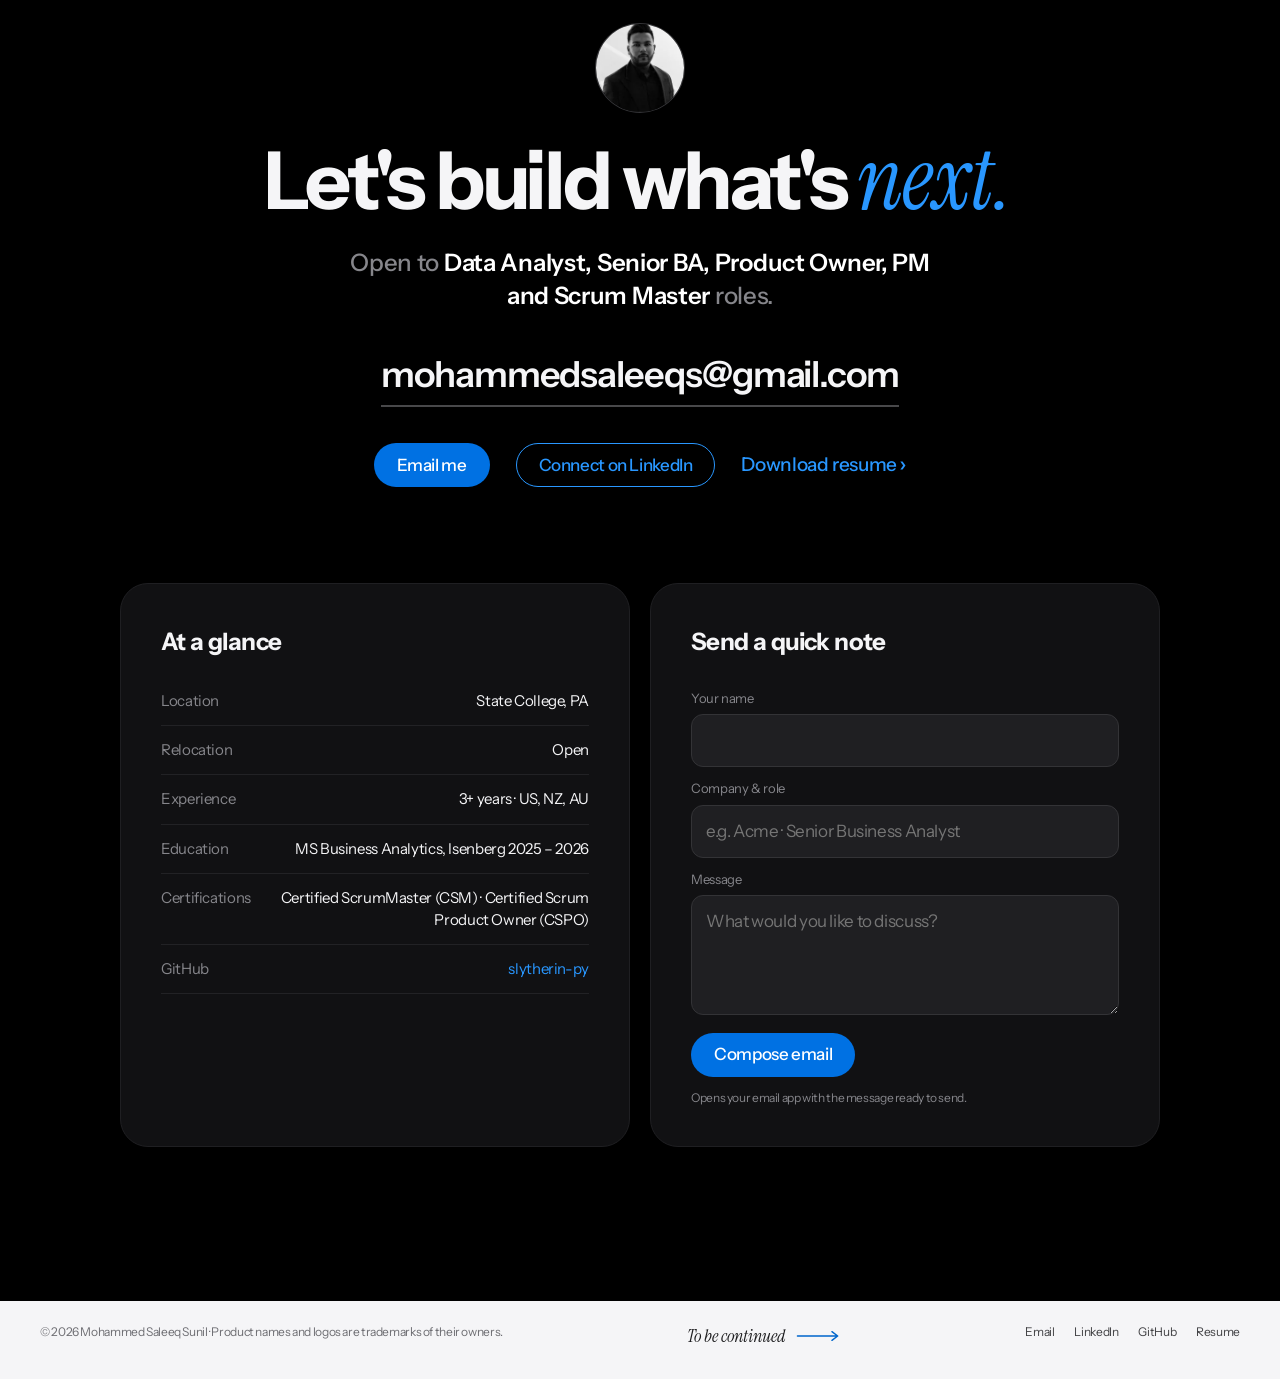
==== commit 45c9887f: "About: the crew is now a spinning straw hat inline, no label to misplace Co-Authored-By: Claude Opus" ====
--- a/index.html
+++ b/index.html
@@ -24,7 +24,7 @@
   <link rel="preconnect" href="https://fonts.googleapis.com">
   <link rel="preconnect" href="https://fonts.gstatic.com" crossorigin>
   <link rel="stylesheet" href="https://fonts.googleapis.com/css2?family=Instrument+Sans:wdth,wght@85..100,400..700&family=Instrument+Serif:ital@0;1&display=swap">
-  <link rel="stylesheet" href="styles.css?v=de087d77">
+  <link rel="stylesheet" href="styles.css?v=7397be8c">
   <script>document.documentElement.classList.add('js')</script>
   <script type="application/ld+json">
   {
@@ -145,7 +145,7 @@
       <div class="about-copy">
         <h2 class="headline reveal" id="about-title" style="--d:.06s; margin:14px 0 26px">Engineer by training. Analyst by <span class="gradient-text">craft.</span></h2>
         <p class="reveal">I've spent over three years in business analysis and delivery, from SaaS products used on three continents to my current role leading analytics and operations at Holiday World. I build AI tools too, so I can take a problem from <strong>messy data</strong> to a <strong>shipped product</strong>.</p>
-        <p class="reveal off-clock">Off the clock, I'm sailing with the <button class="op-btn" type="button" title="Click me"><svg class="op-hat" viewBox="0 0 64 34" aria-hidden="true"><ellipse class="b" cx="32" cy="26" rx="29" ry="6"/><path class="d" d="M18 25C18 11 25 5 32 5s14 6 14 20z"/><path class="r" d="M18.2 18.5h27.6l.4 5H17.8z"/></svg>Straw Hats</button>.</p>
+        <p class="reveal off-clock">Off the clock, I'm sailing with the <button class="op-btn" type="button" aria-label="Straw Hats. Click for a surprise" title="Click me"><svg class="op-hat" viewBox="0 0 64 34" aria-hidden="true"><ellipse class="b" cx="32" cy="26" rx="29" ry="6"/><path class="d" d="M18 25C18 11 25 5 32 5s14 6 14 20z"/><path class="r" d="M18.2 18.5h27.6l.4 5H17.8z"/></svg></button></p>
         <div class="cta-row reveal" style="justify-content:flex-start; margin-top:30px">
           <a class="btn btn-primary" href="#contact">Let's connect</a>
           <a class="more" href="#work">See the work</a>
--- a/styles.css
+++ b/styles.css
@@ -1258,3 +1258,10 @@
 .op-btn { display: inline-block; }
 .op-hat { width: 2em; left: -0.42em; top: -1.12em; }
 @media (max-width: 640px) { .off-clock { line-height: 2.05; } .op-hat { width: 1.7em; top: -0.95em; } }
+/* the hat stands in for the crew's name: inline, on the baseline, turning slowly like a coin */
+.op-btn { display: inline-block; vertical-align: -0.28em; width: 2.1em; height: 1.2em; margin-left: .15em; text-decoration: none; perspective: 200px; }
+.op-hat { position: static; display: block; width: 100%; height: 100%; transform: none; animation: op-spin 4s linear infinite; transform-origin: 50% 50%; }
+.op-btn:hover .op-hat, .op-btn.charged .op-hat { animation-duration: .9s; transform: none; }
+@keyframes op-spin { from { transform: rotateY(0deg); } to { transform: rotateY(360deg); } }
+@media (max-width: 640px) { .off-clock { line-height: inherit; } .op-hat { width: 100%; top: auto; } }
+@media (prefers-reduced-motion: reduce) { .op-hat { animation: none; } }
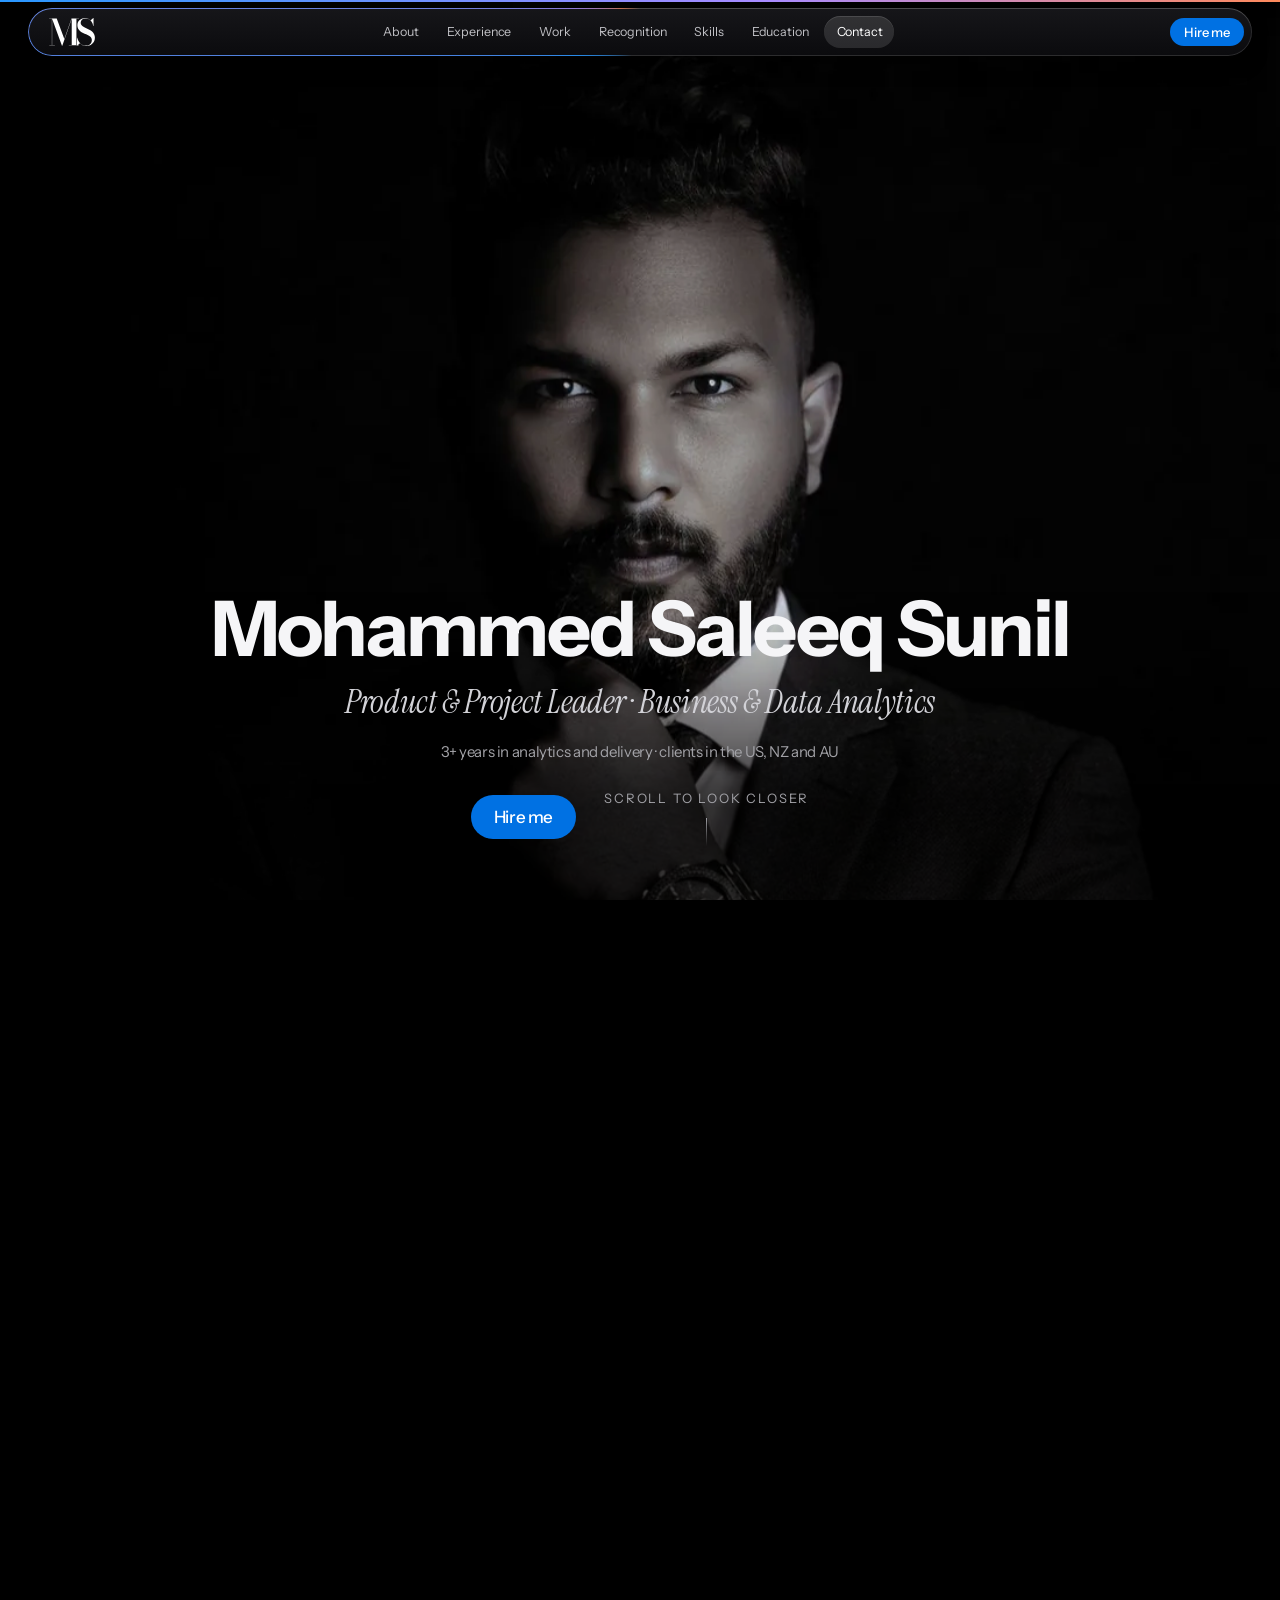
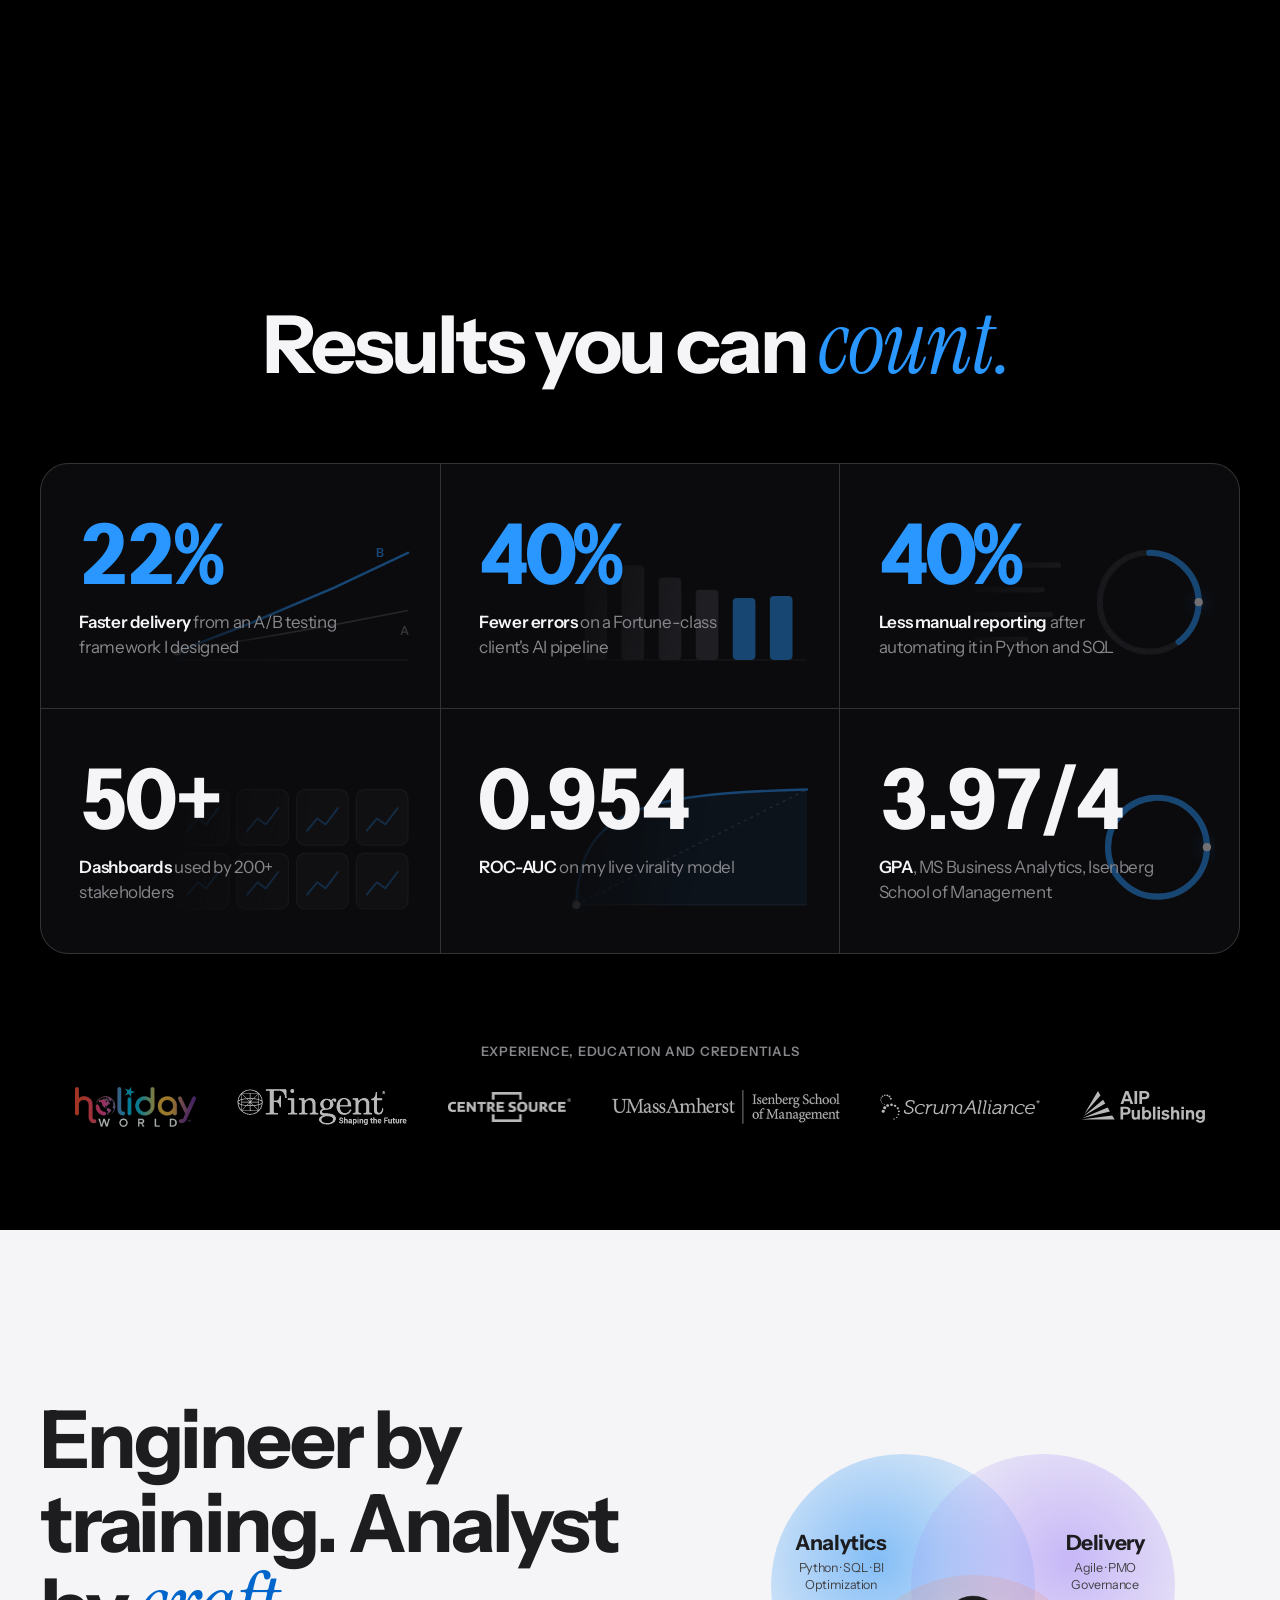
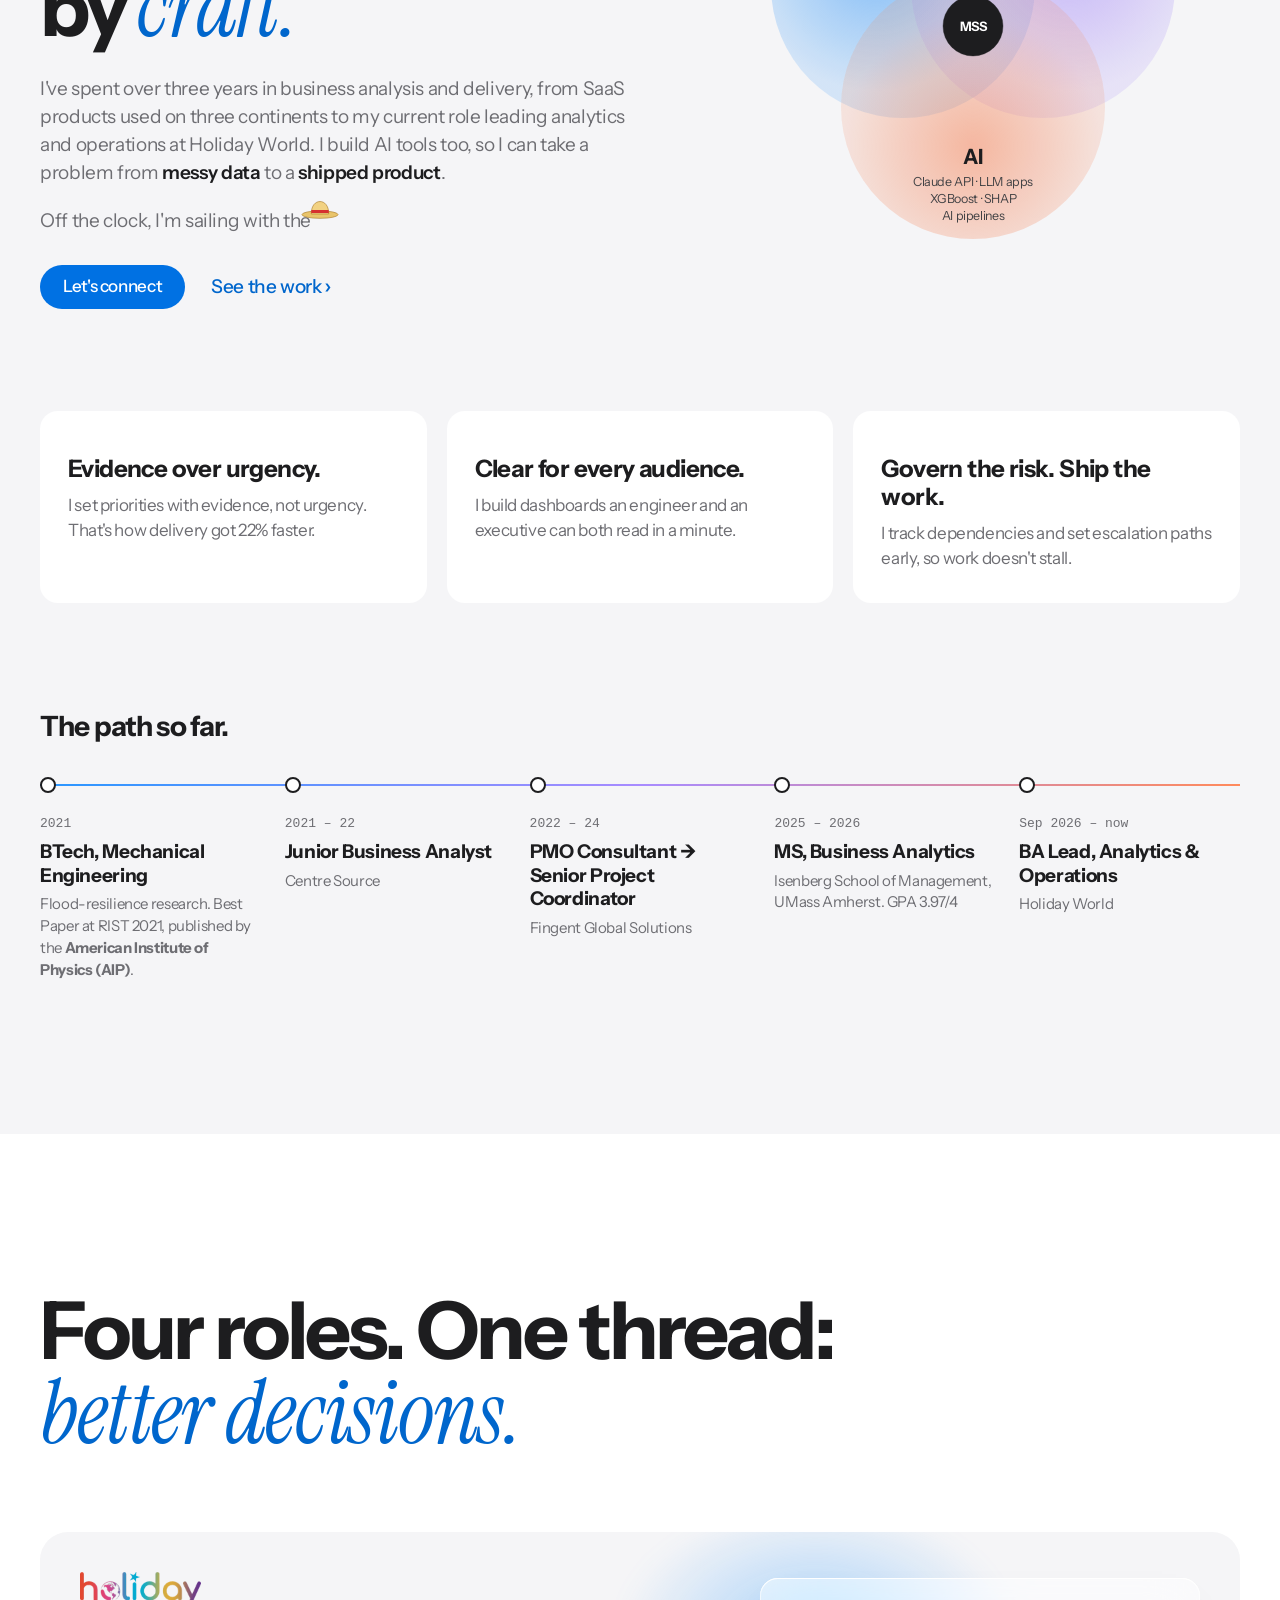
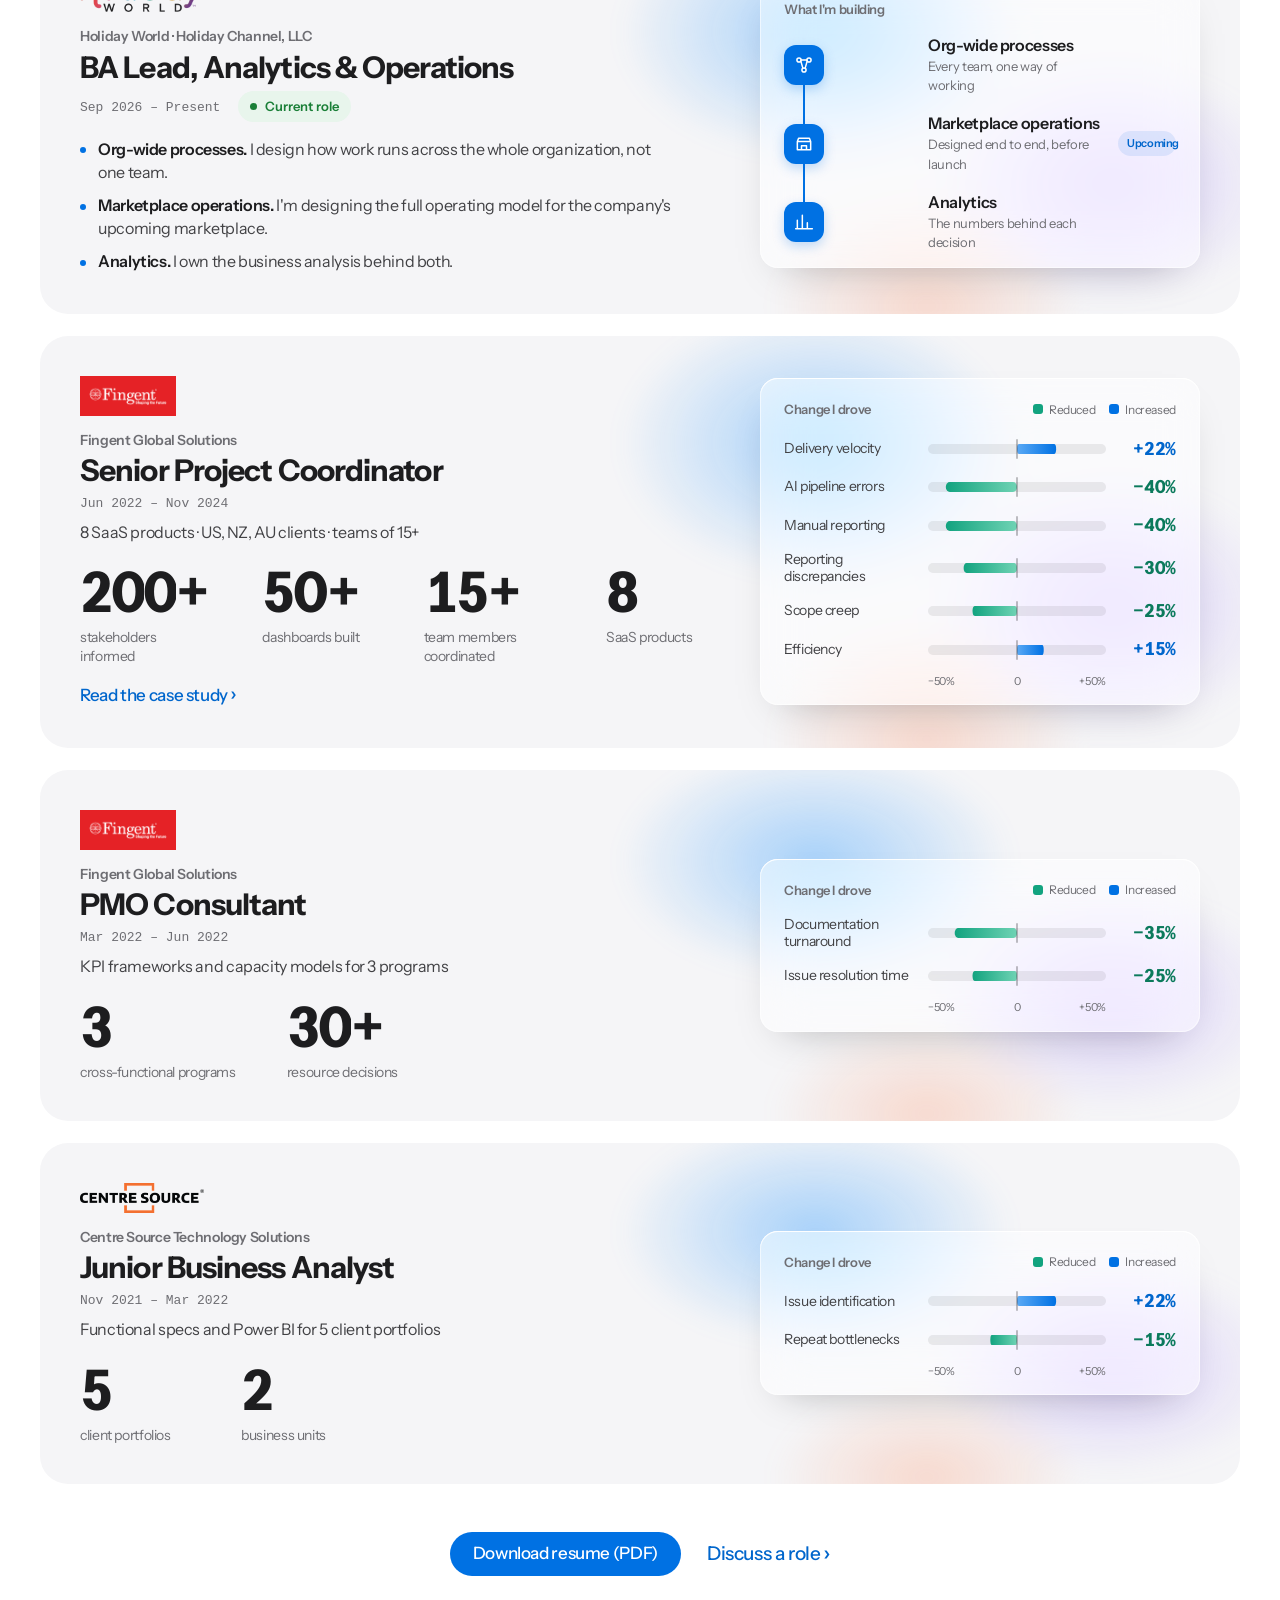
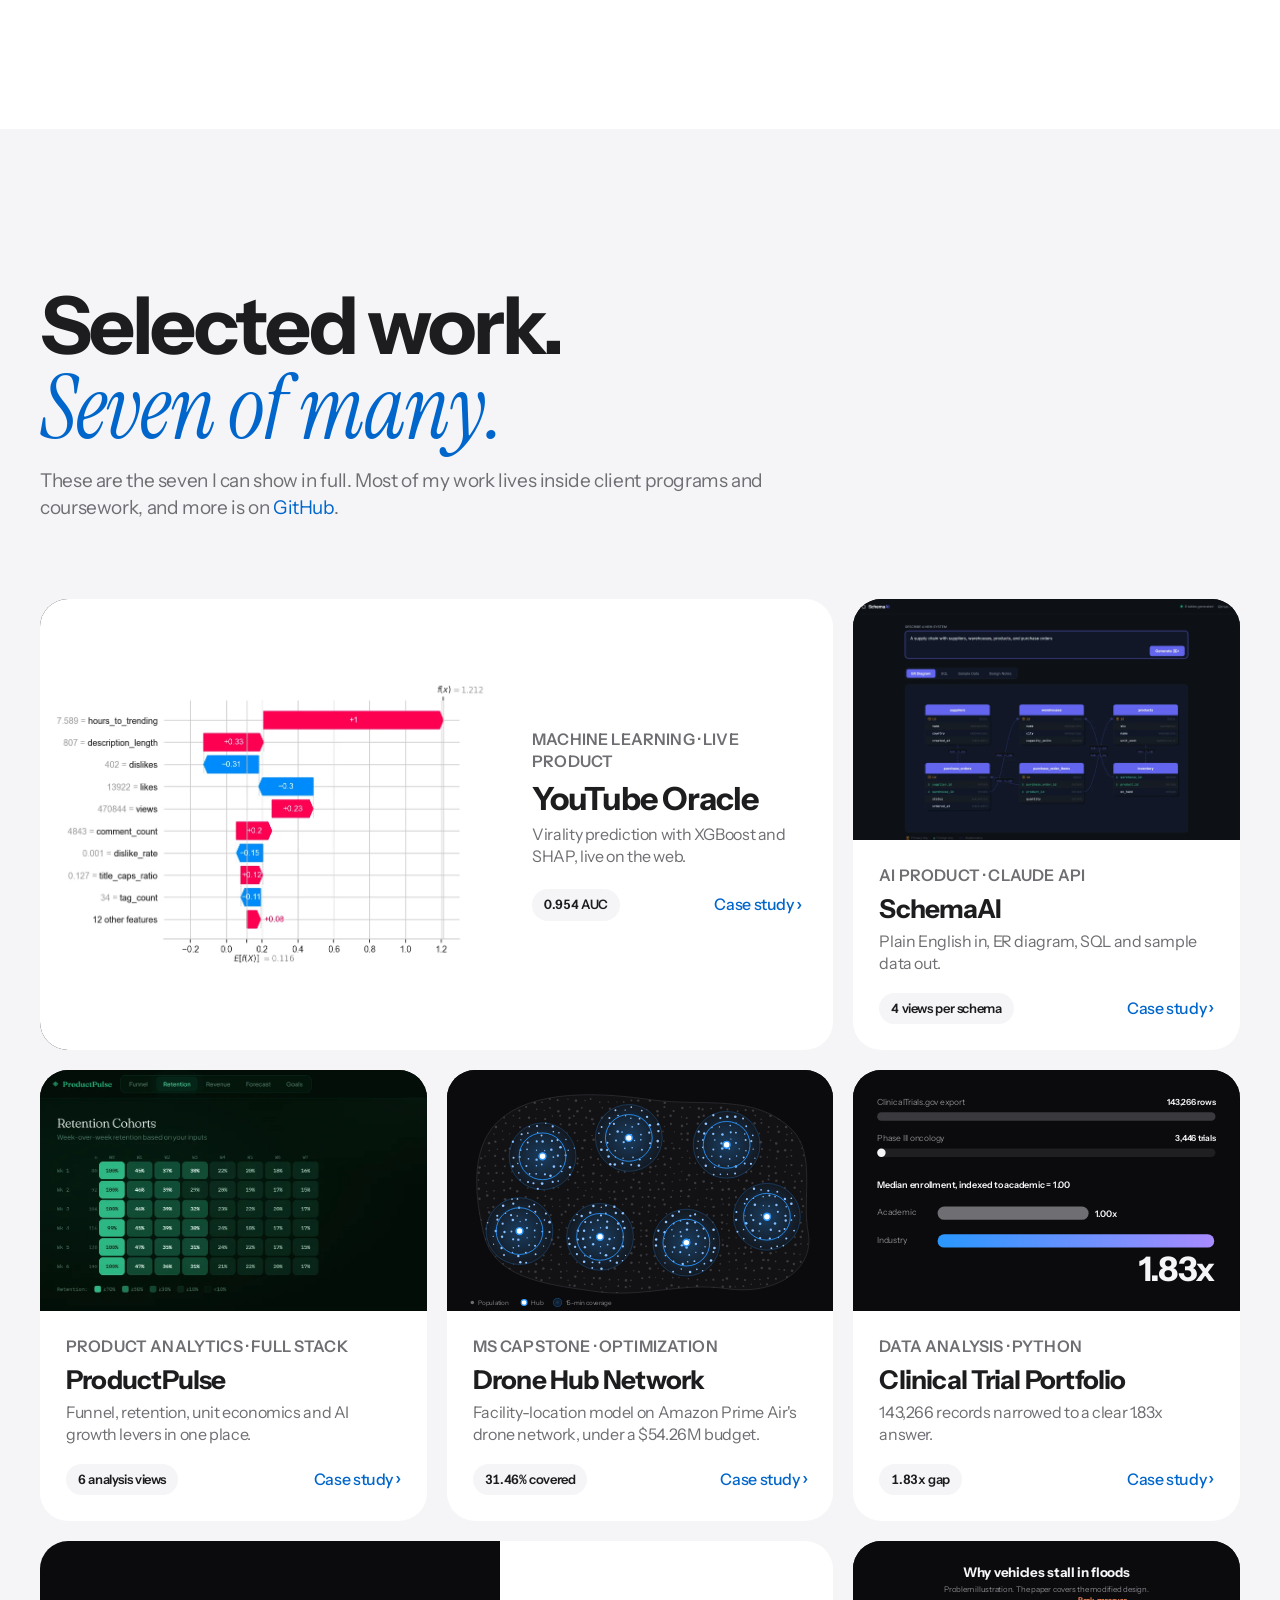
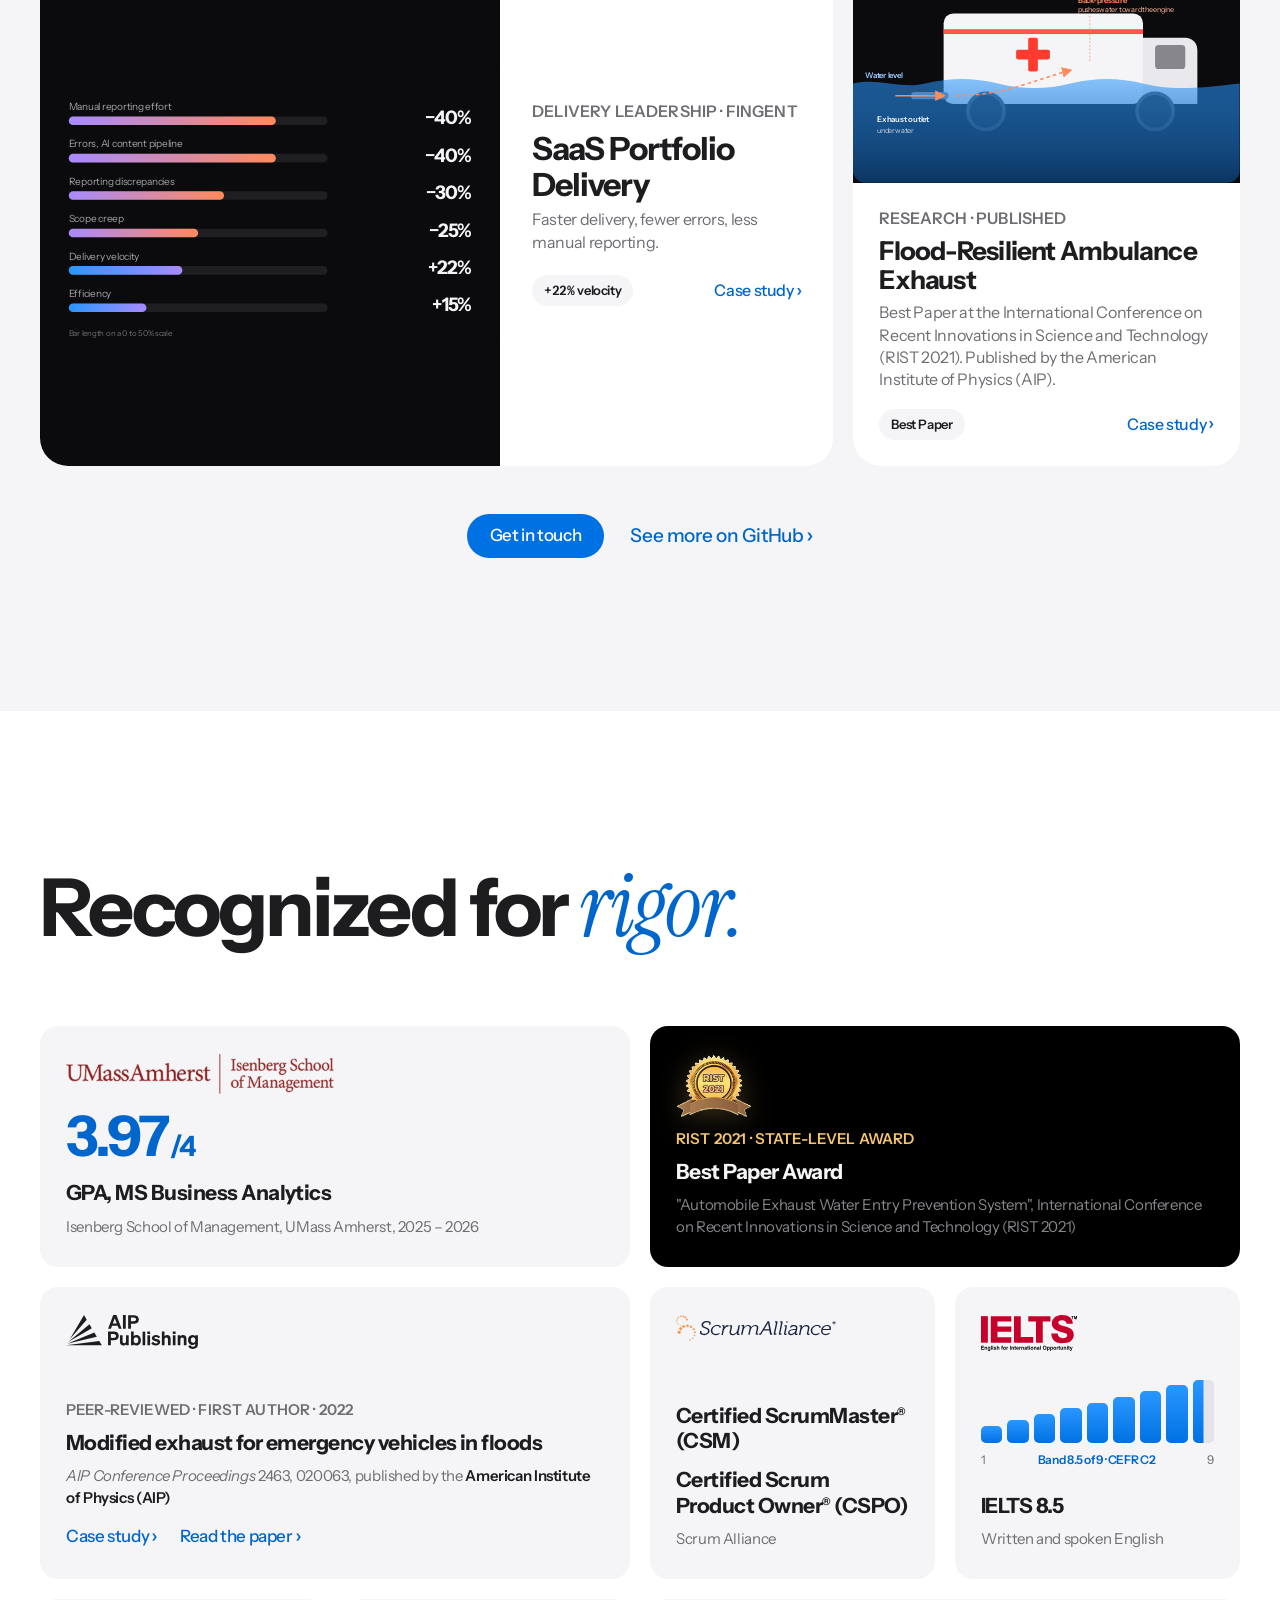
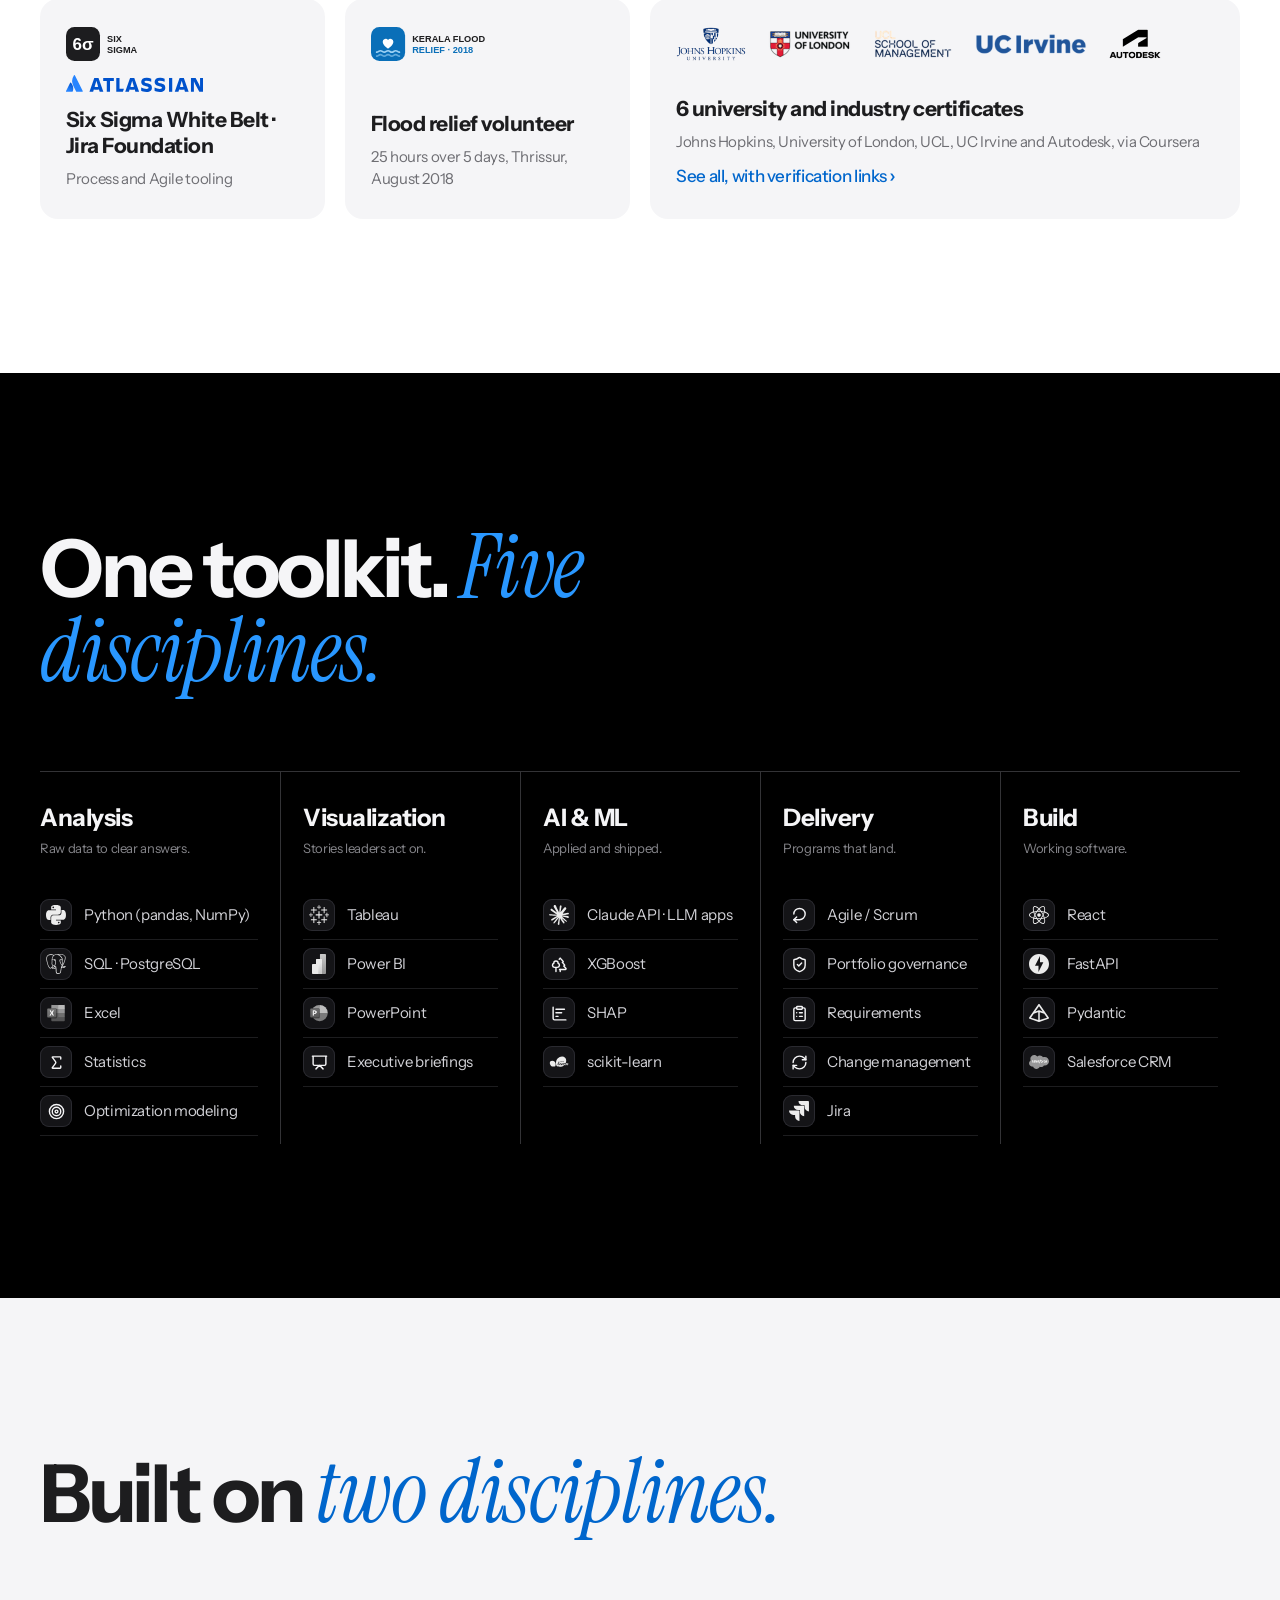
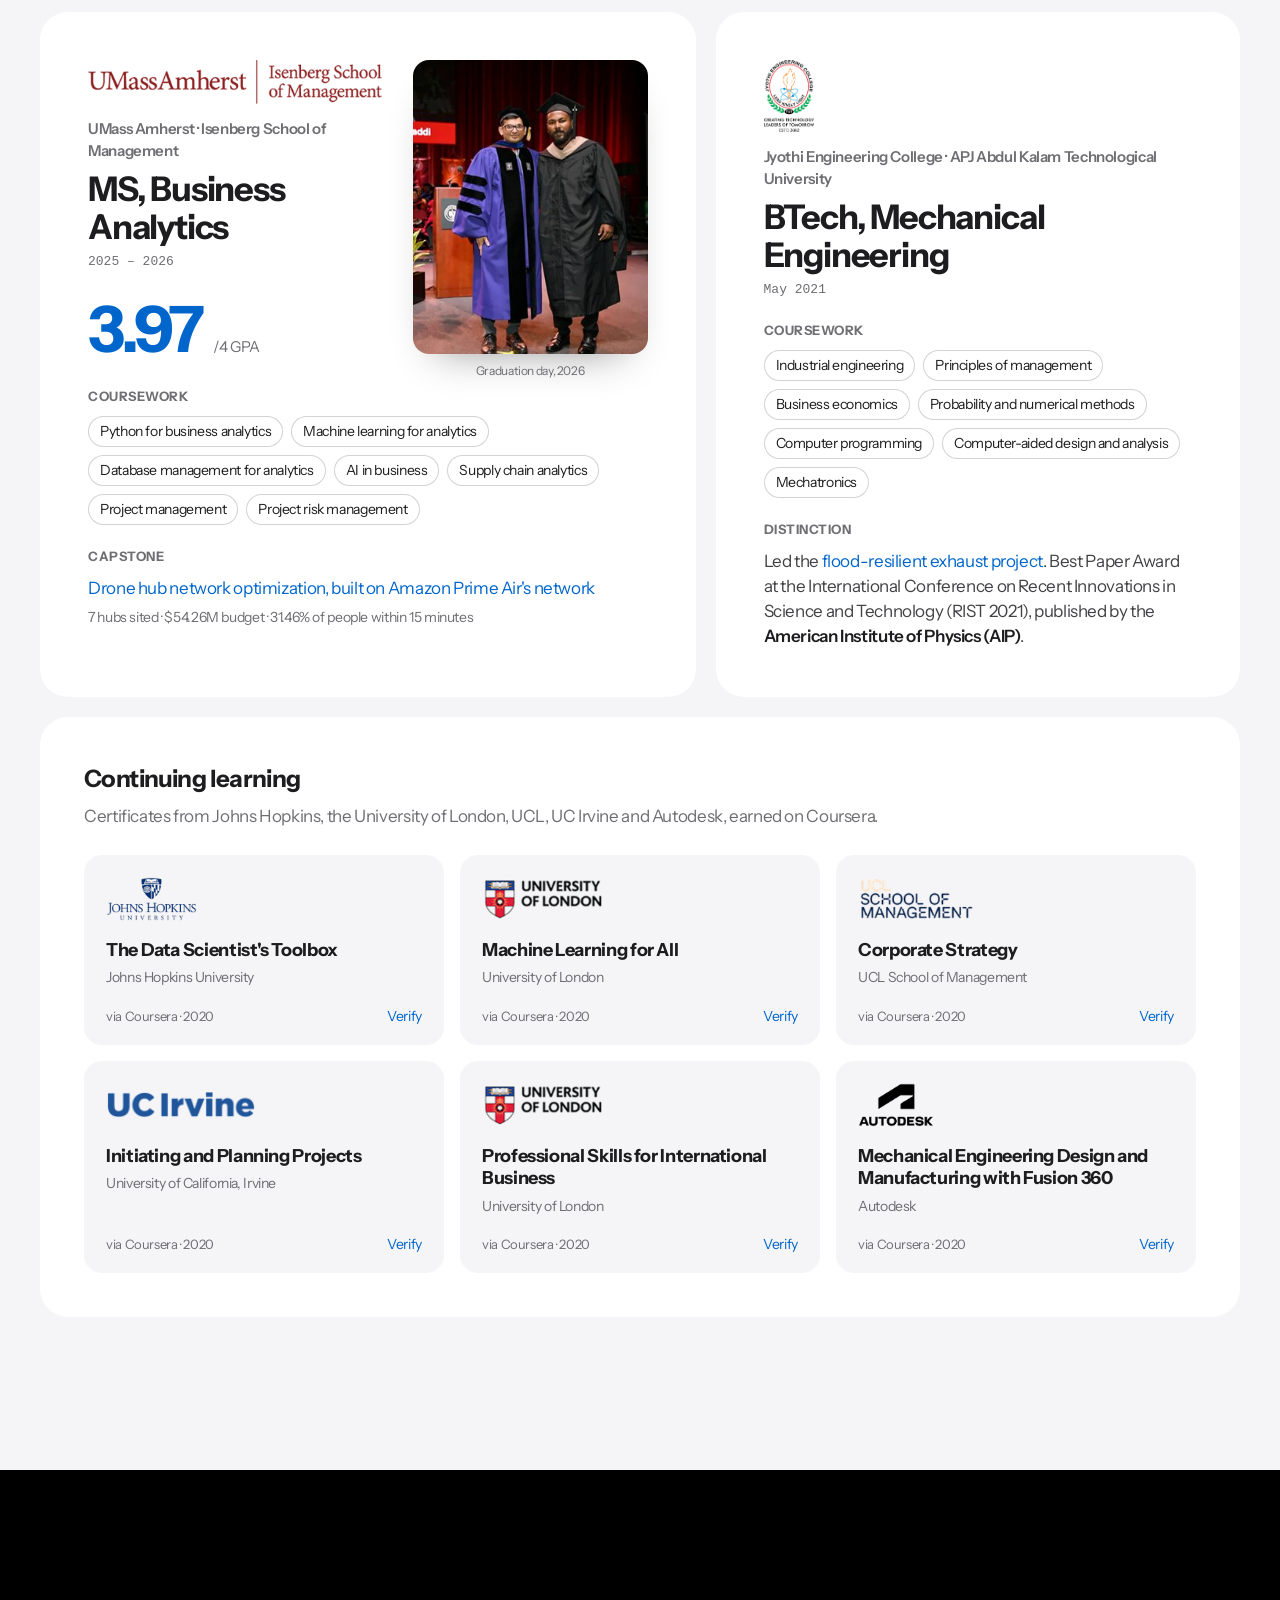
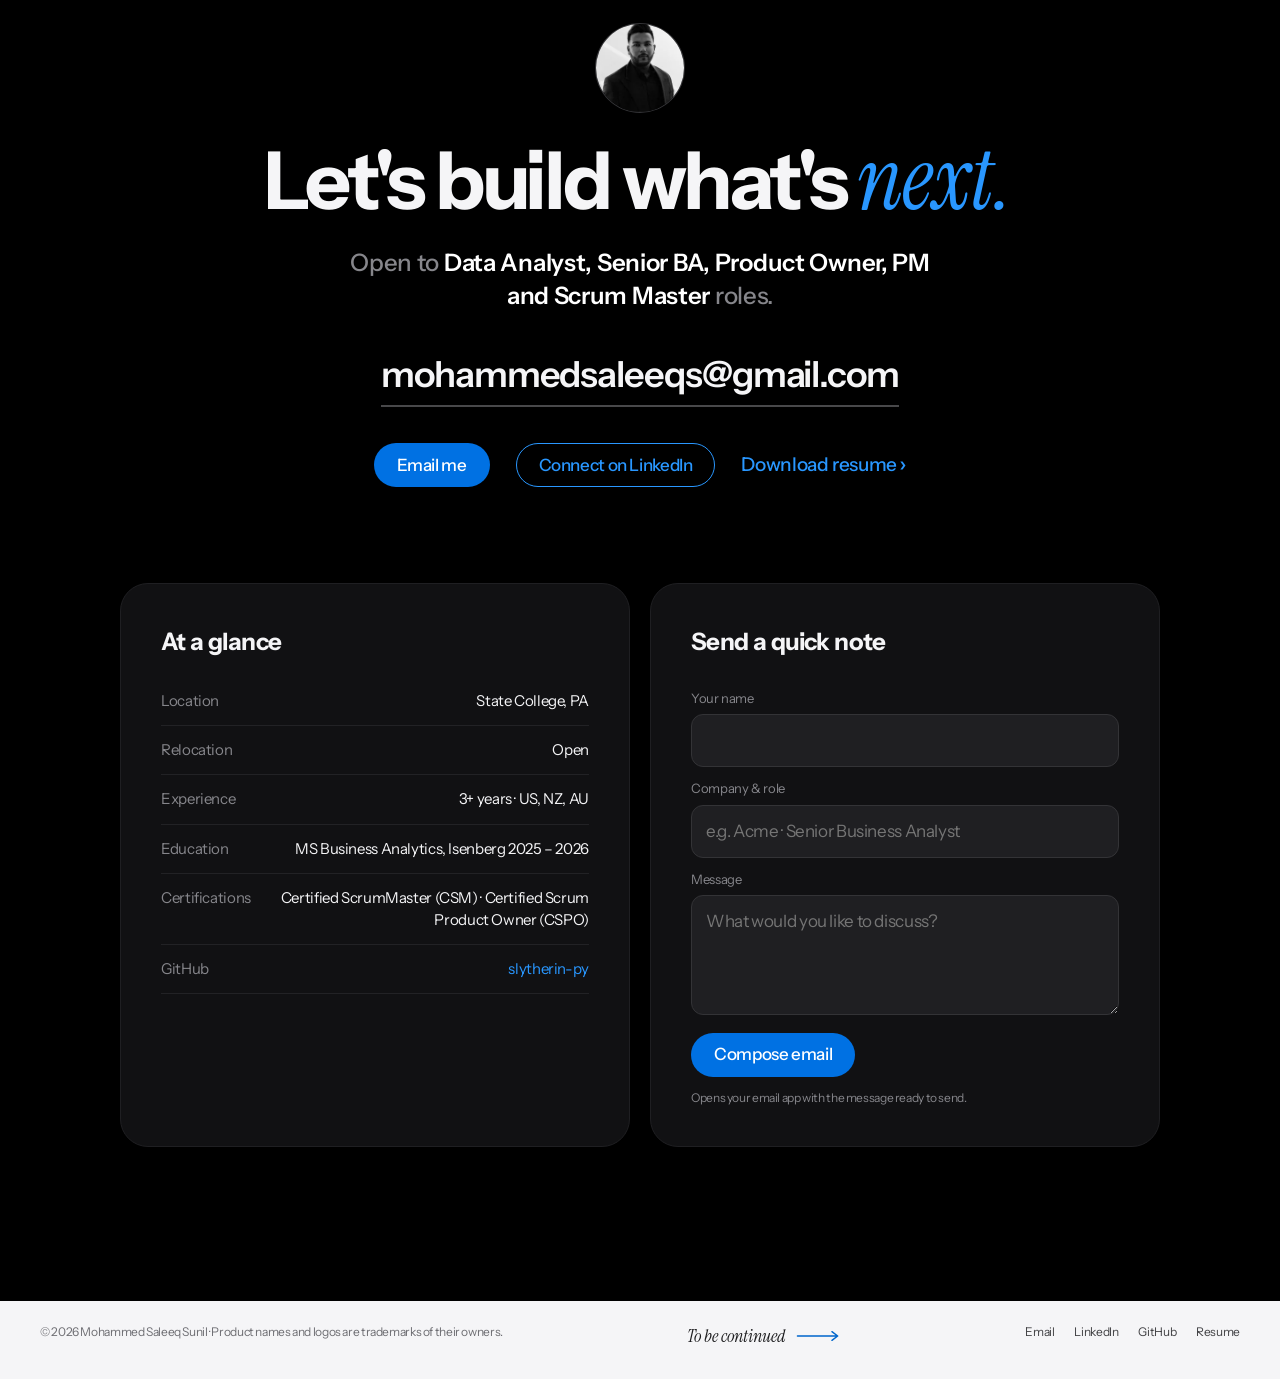
==== commit 764ed19a: "About: the straw hat rests, gets caught by a gust, loops out and floats back Co-Authored-By: Claude " ====
--- a/index.html
+++ b/index.html
@@ -24,7 +24,7 @@
   <link rel="preconnect" href="https://fonts.googleapis.com">
   <link rel="preconnect" href="https://fonts.gstatic.com" crossorigin>
   <link rel="stylesheet" href="https://fonts.googleapis.com/css2?family=Instrument+Sans:wdth,wght@85..100,400..700&family=Instrument+Serif:ital@0;1&display=swap">
-  <link rel="stylesheet" href="styles.css?v=7397be8c">
+  <link rel="stylesheet" href="styles.css?v=d87f93a5">
   <script>document.documentElement.classList.add('js')</script>
   <script type="application/ld+json">
   {
--- a/styles.css
+++ b/styles.css
@@ -1265,3 +1265,21 @@
 @keyframes op-spin { from { transform: rotateY(0deg); } to { transform: rotateY(360deg); } }
 @media (max-width: 640px) { .off-clock { line-height: inherit; } .op-hat { width: 100%; top: auto; } }
 @media (prefers-reduced-motion: reduce) { .op-hat { animation: none; } }
+/* the hat rests, then a gust lifts it: it loops up and away, tumbling a little, and floats back down onto the line */
+.op-btn { perspective: none; overflow: visible; position: relative; z-index: 2; }
+.op-hat { animation: op-fly 7s var(--ease-in-out) infinite; offset-path: path("M0 0 C 14 -34, 64 -58, 92 -30 C 118 -4, 80 22, 52 2 C 30 -14, 16 -10, 0 0"); offset-rotate: 0deg; offset-distance: 0%; }
+@keyframes op-fly {
+  0%, 52% { offset-distance: 0%; transform: rotate(0); }
+  58% { transform: rotate(-16deg); }
+  66% { transform: rotate(10deg); }
+  74% { transform: rotate(-12deg); }
+  82% { transform: rotate(8deg); }
+  92% { offset-distance: 100%; transform: rotate(-4deg); }
+  95% { offset-distance: 100%; transform: translateY(-2px) rotate(0); }
+  100% { offset-distance: 100%; transform: rotate(0); }
+}
+.op-btn:hover .op-hat, .op-btn.charged .op-hat { animation-duration: 3.5s; }
+@media (prefers-reduced-motion: reduce) { .op-hat { animation: none; offset-path: none; } }
+.op-btn { margin-left: .3em; }
+.op-hat { offset-path: path("M0 0 C 20 -18, 62 -24, 94 -14 C 124 -4, 104 14, 66 7 C 38 2, 16 5, 0 0"); }
+.op-hat { offset-path: path("M0 0 C 30 -10, 70 -14, 104 -8 C 134 -2, 112 12, 72 6 C 40 2, 18 4, 0 0"); }
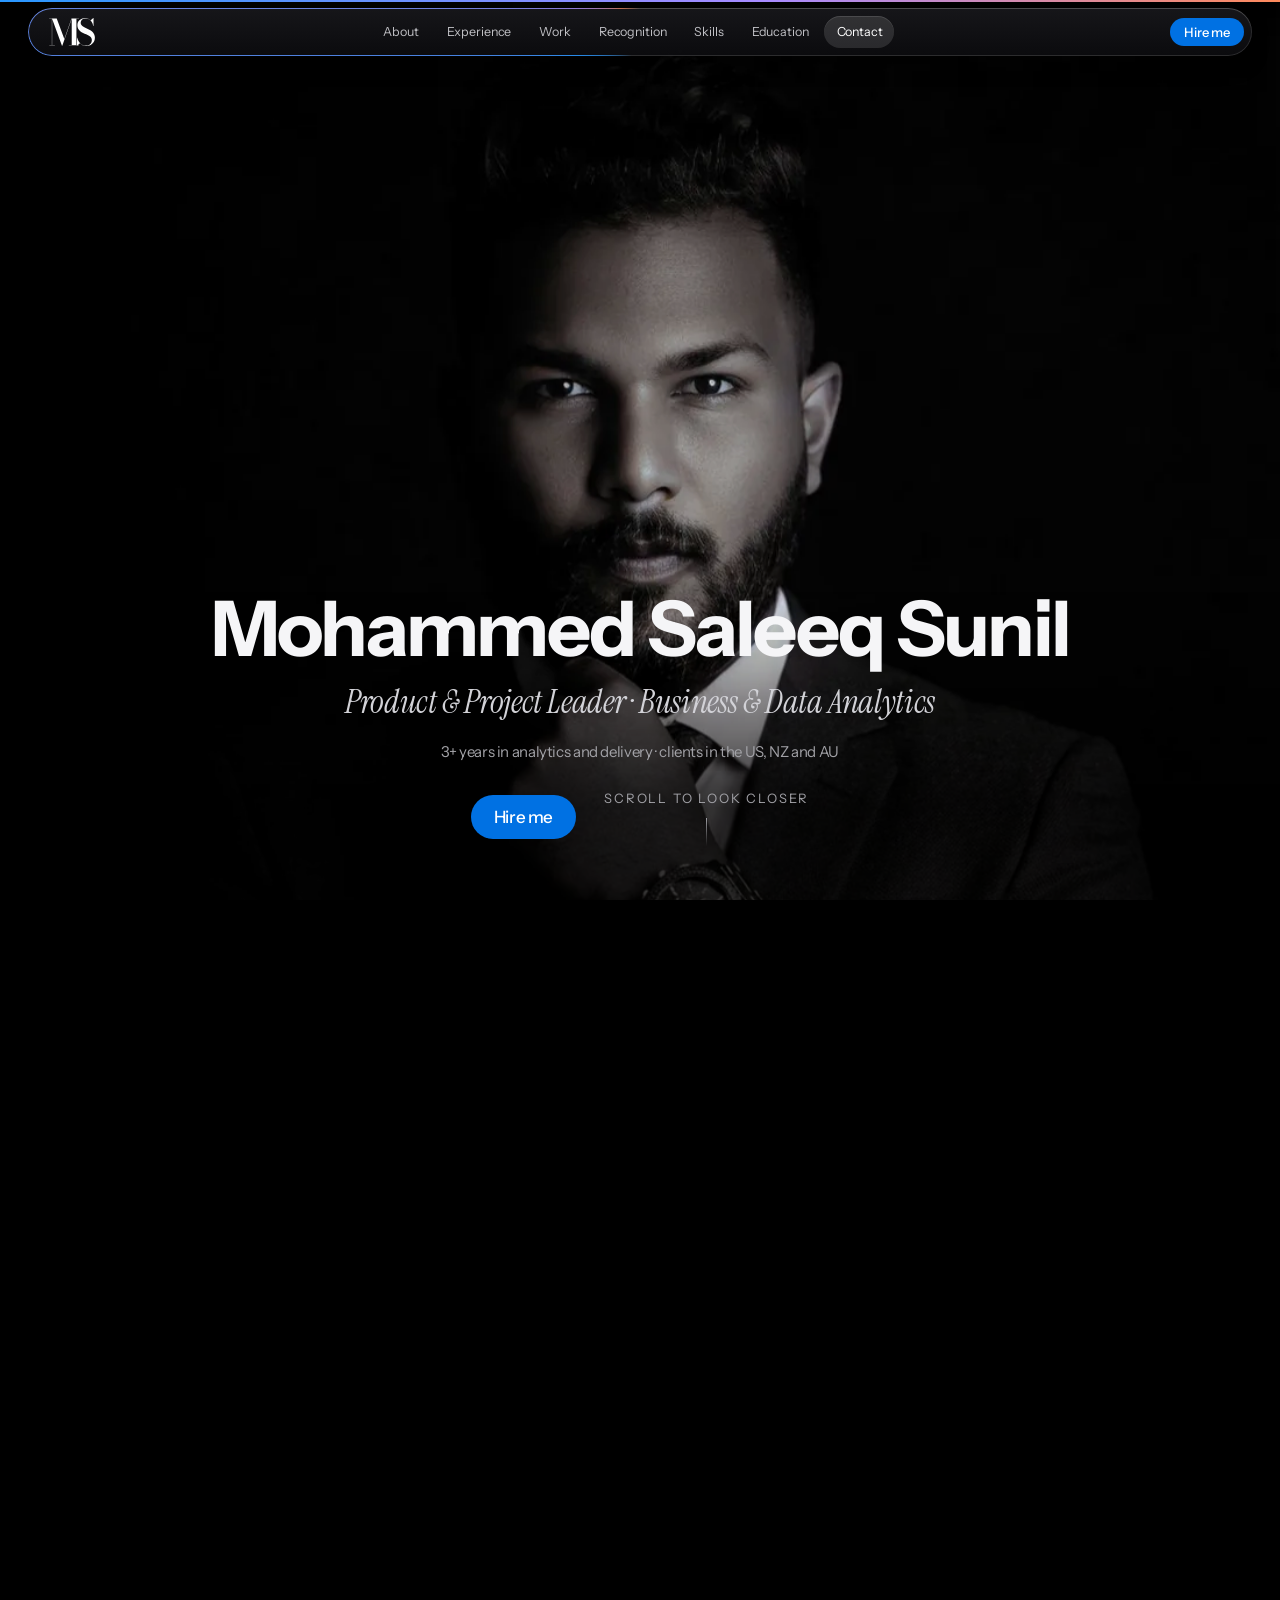
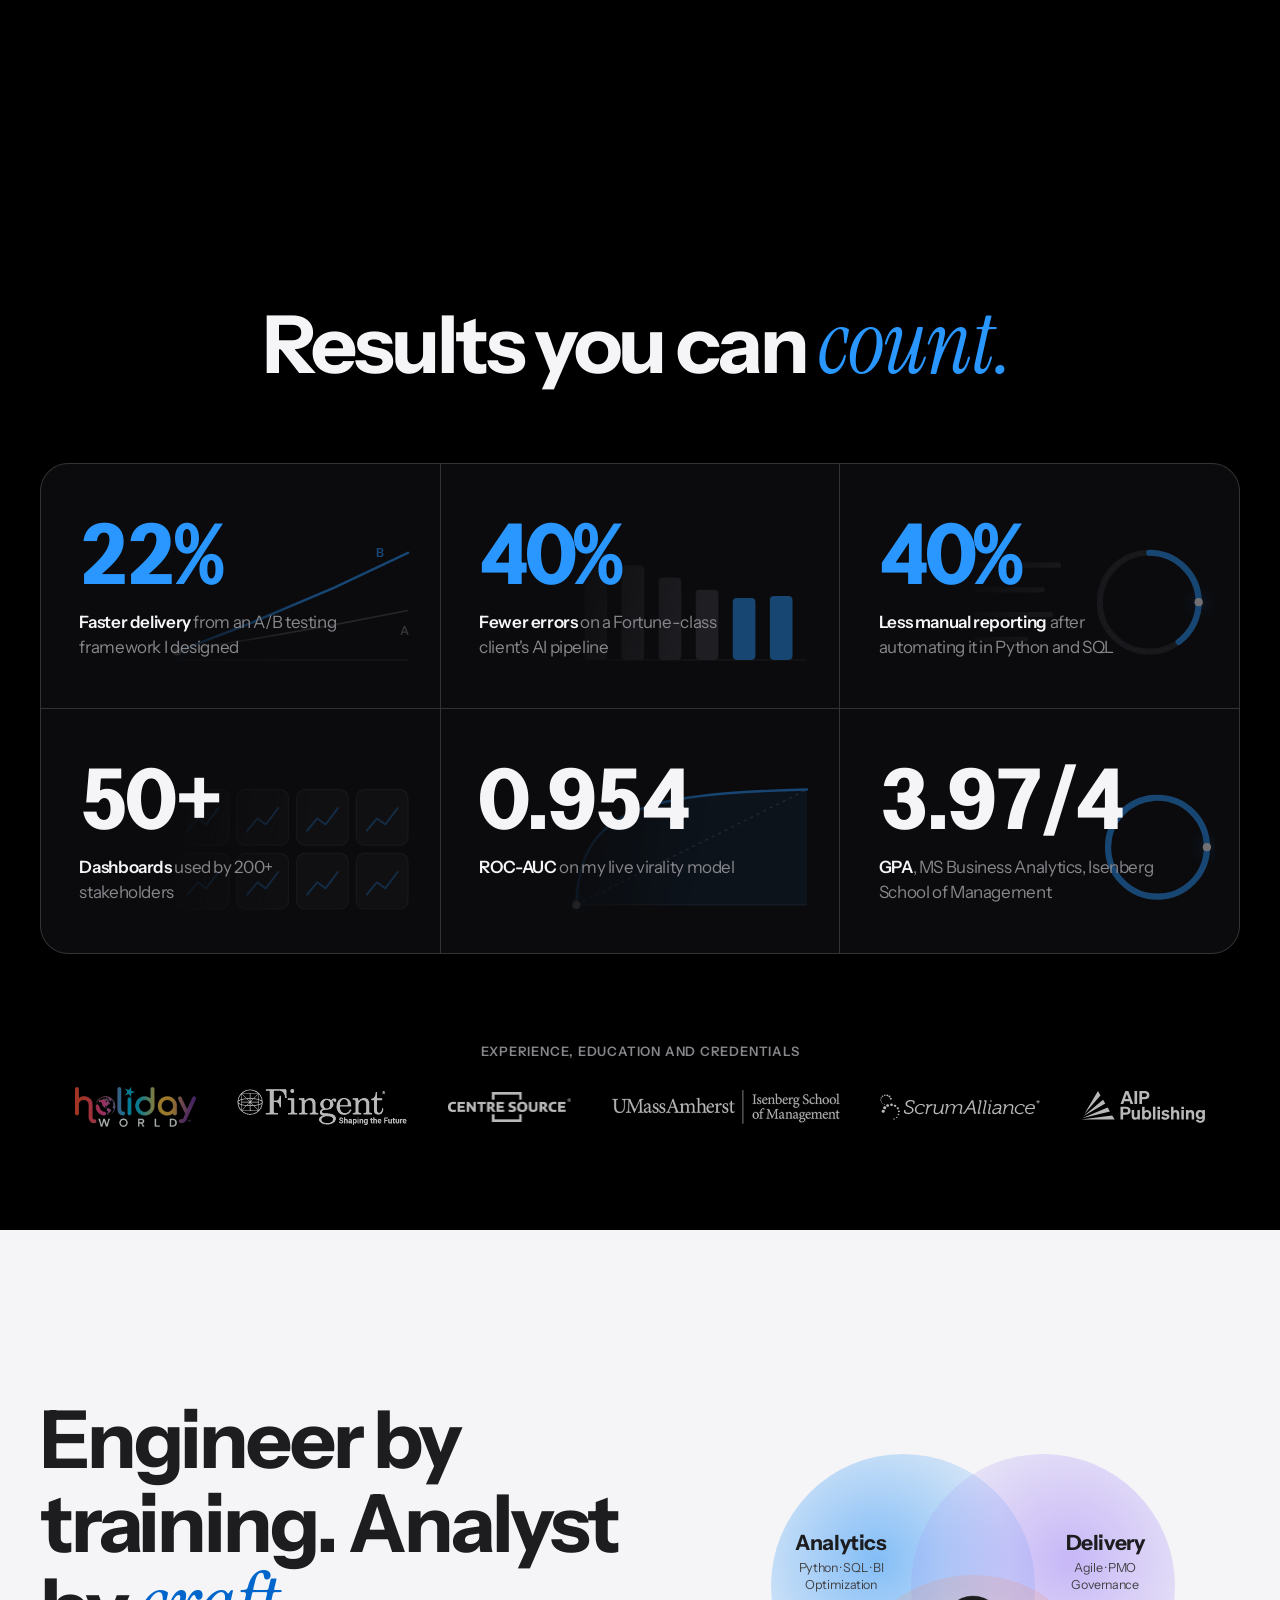
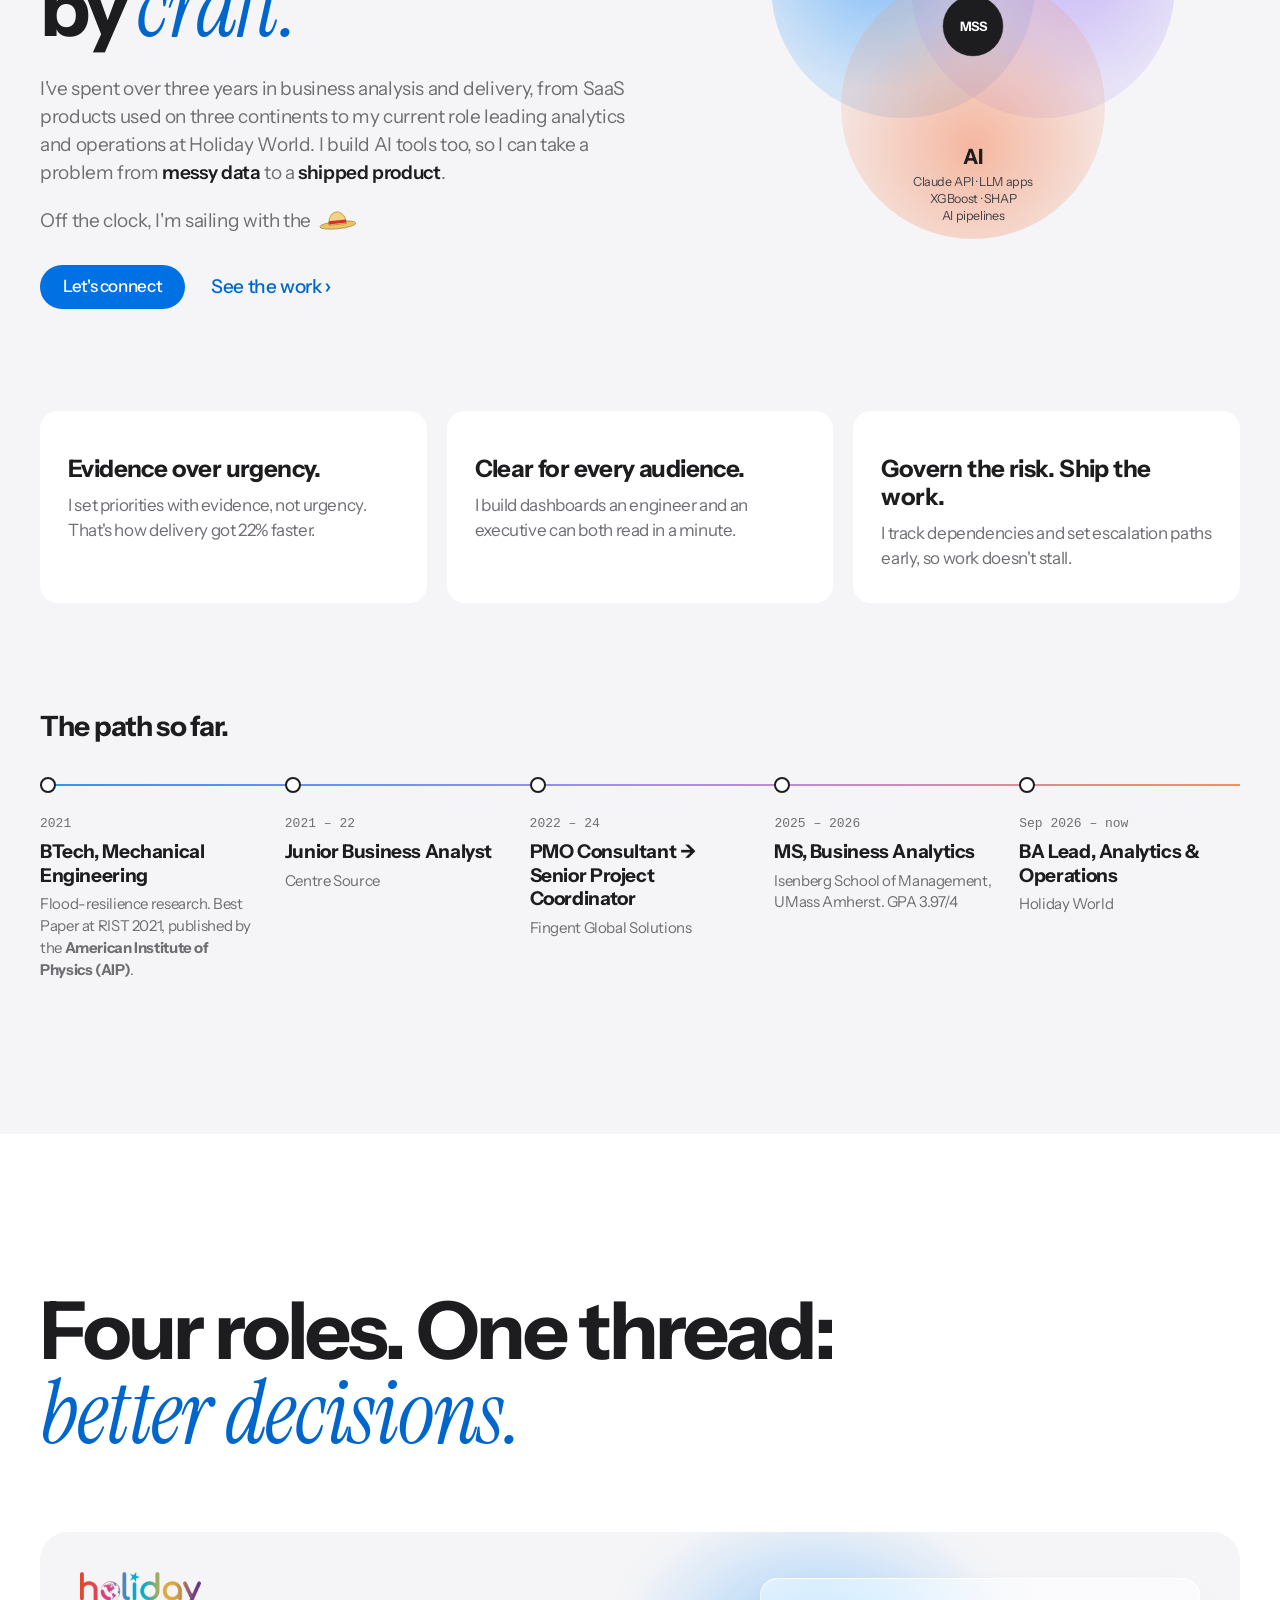
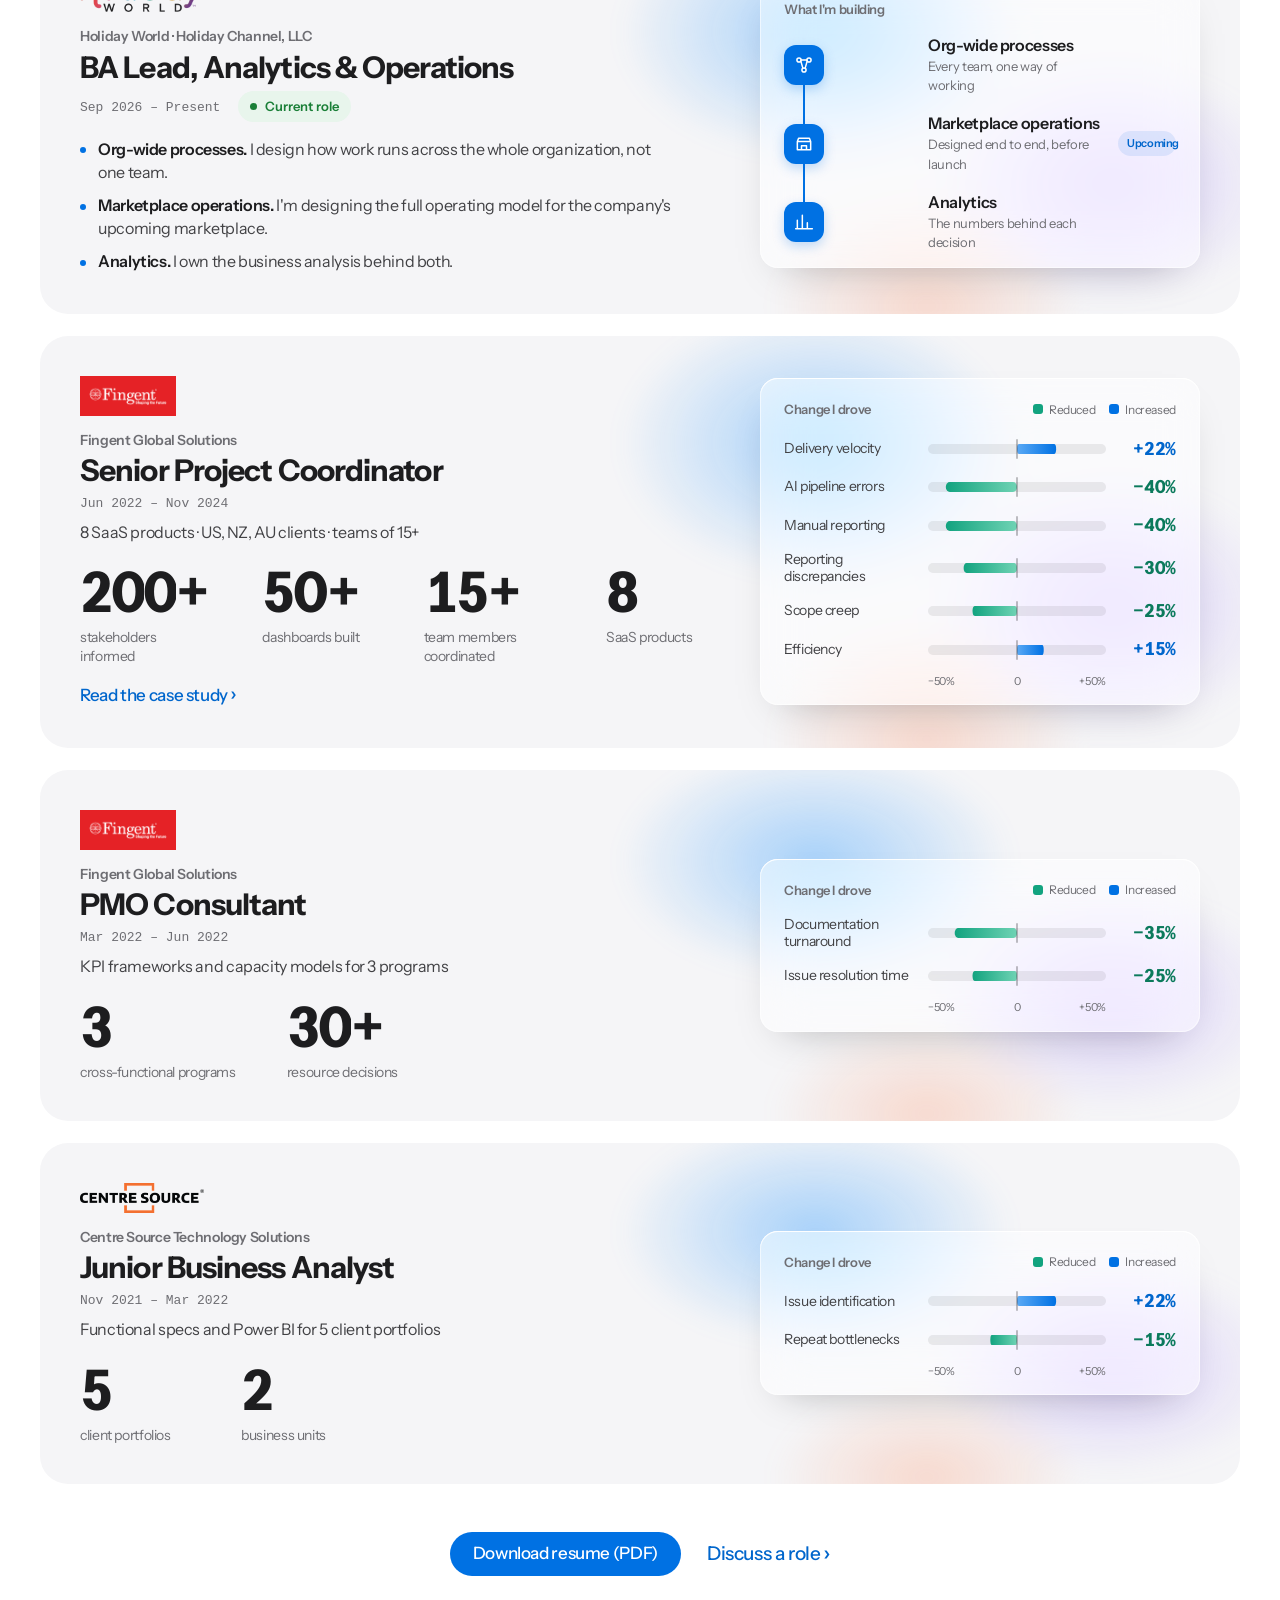
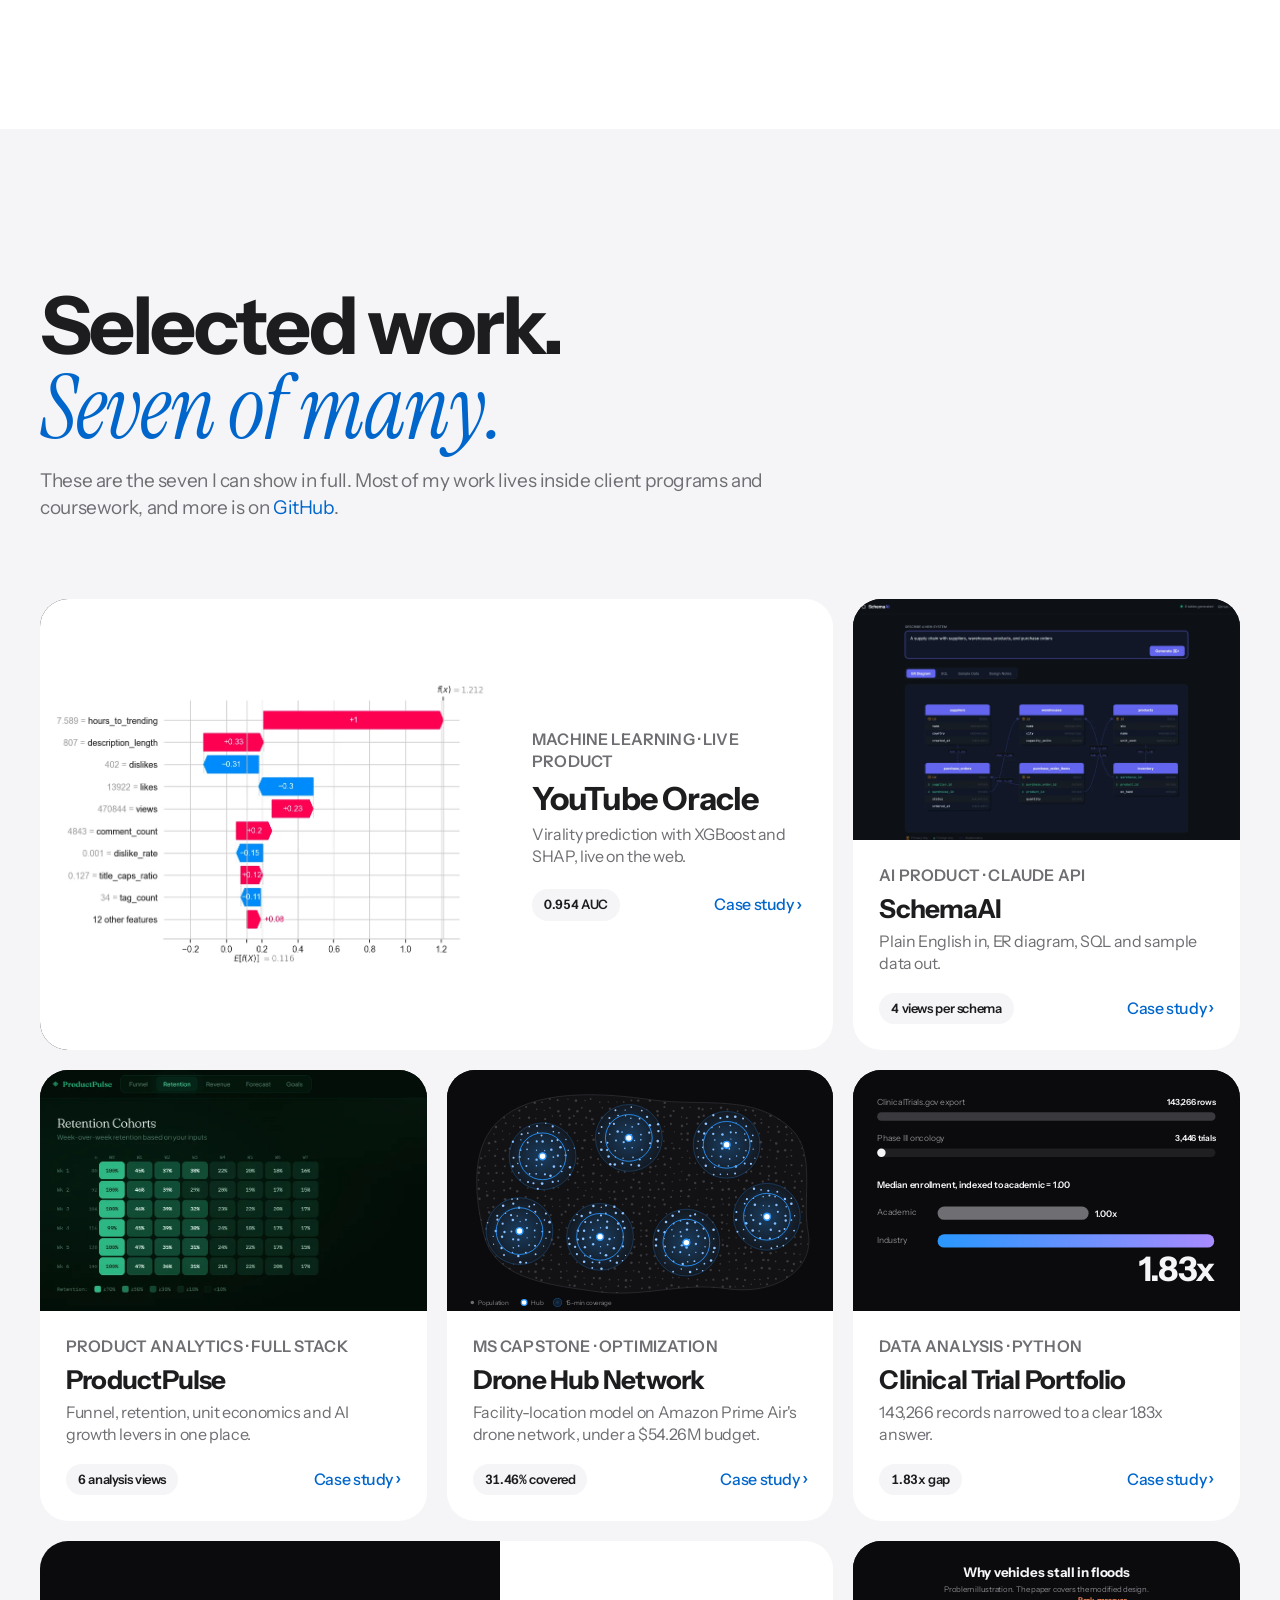
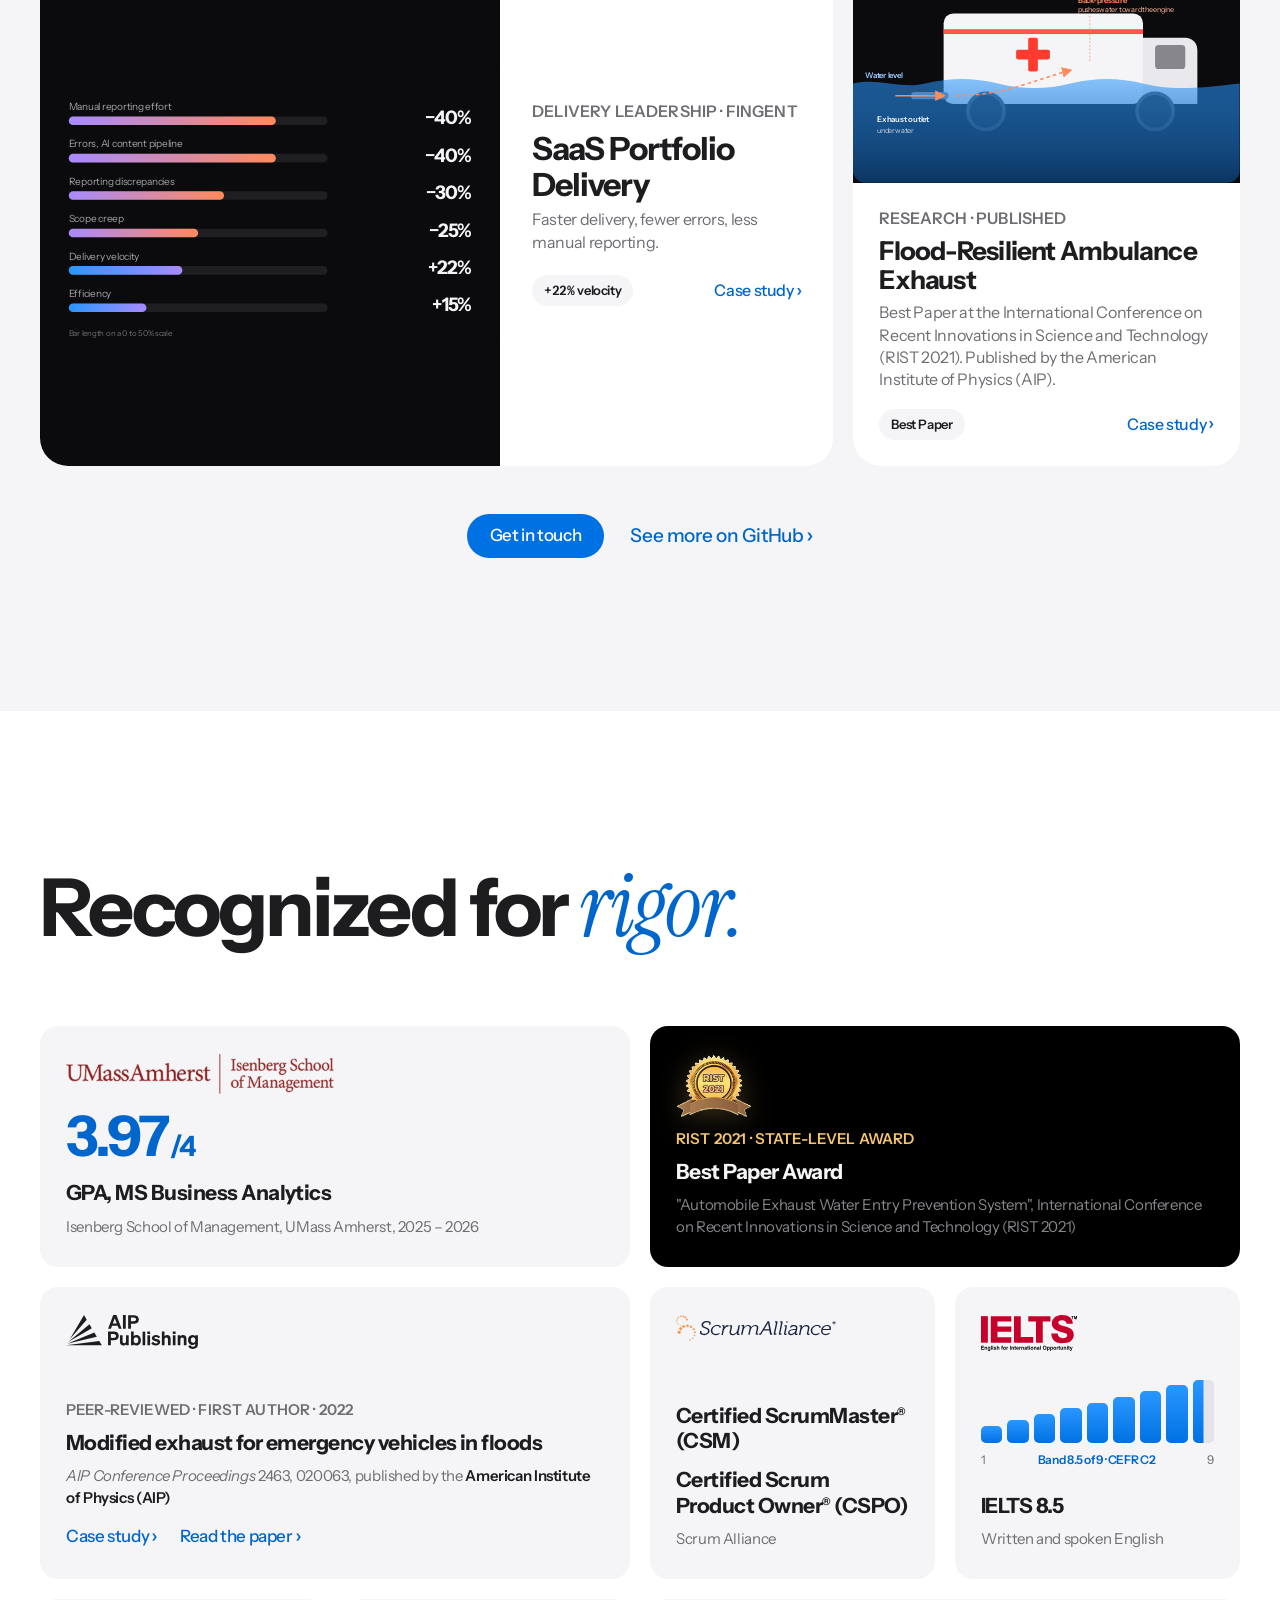
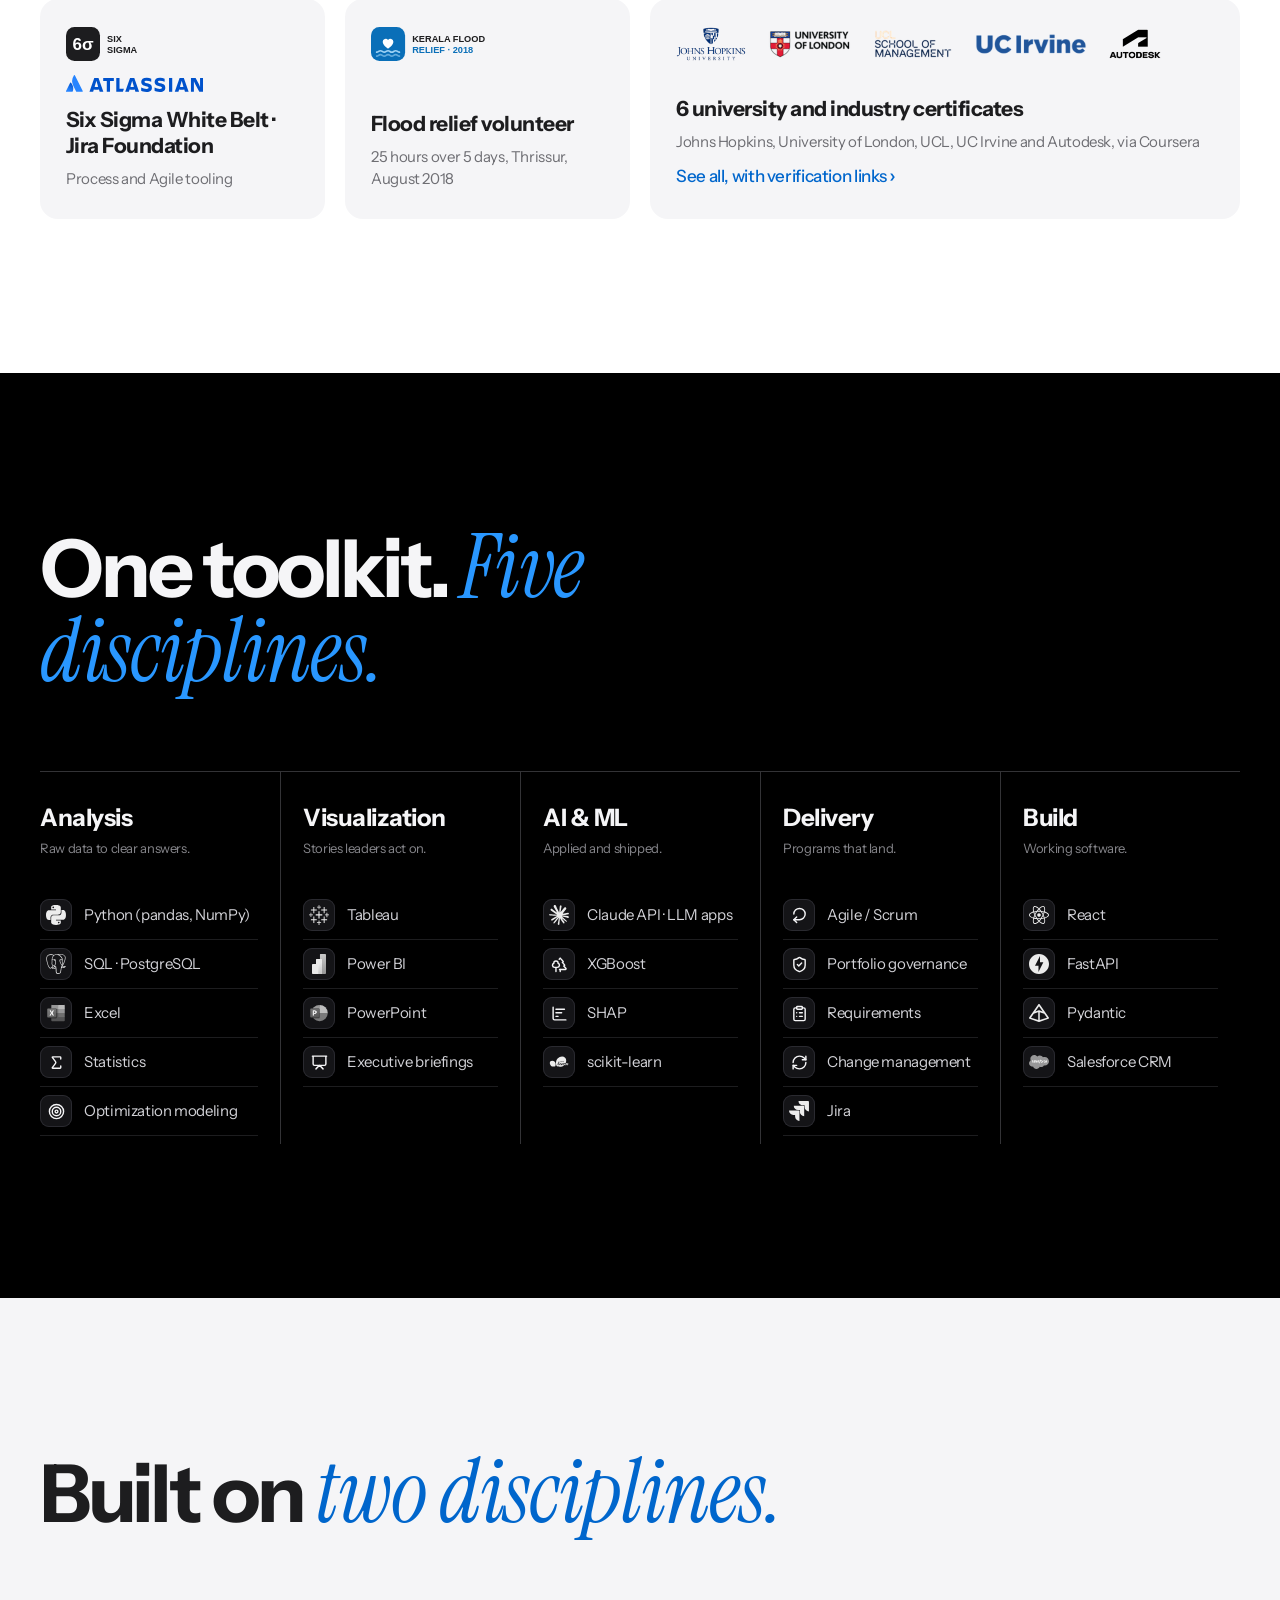
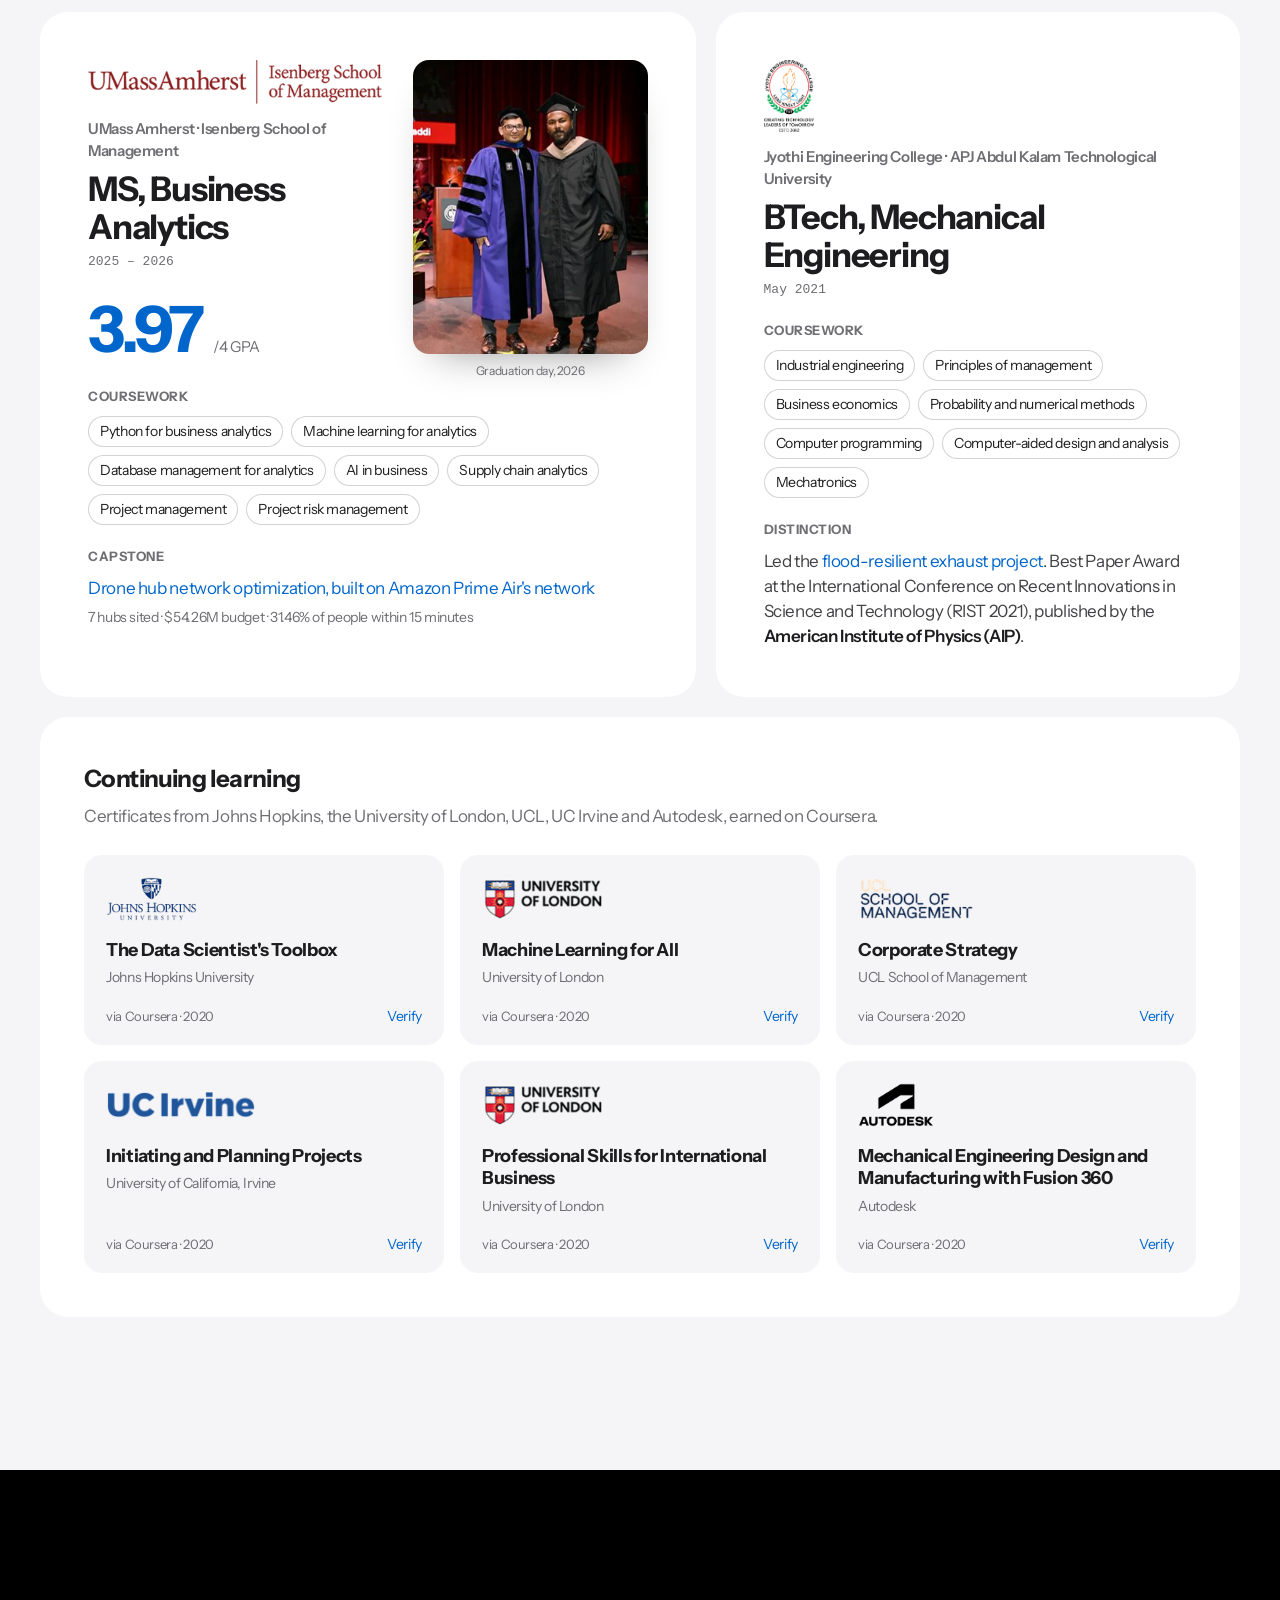
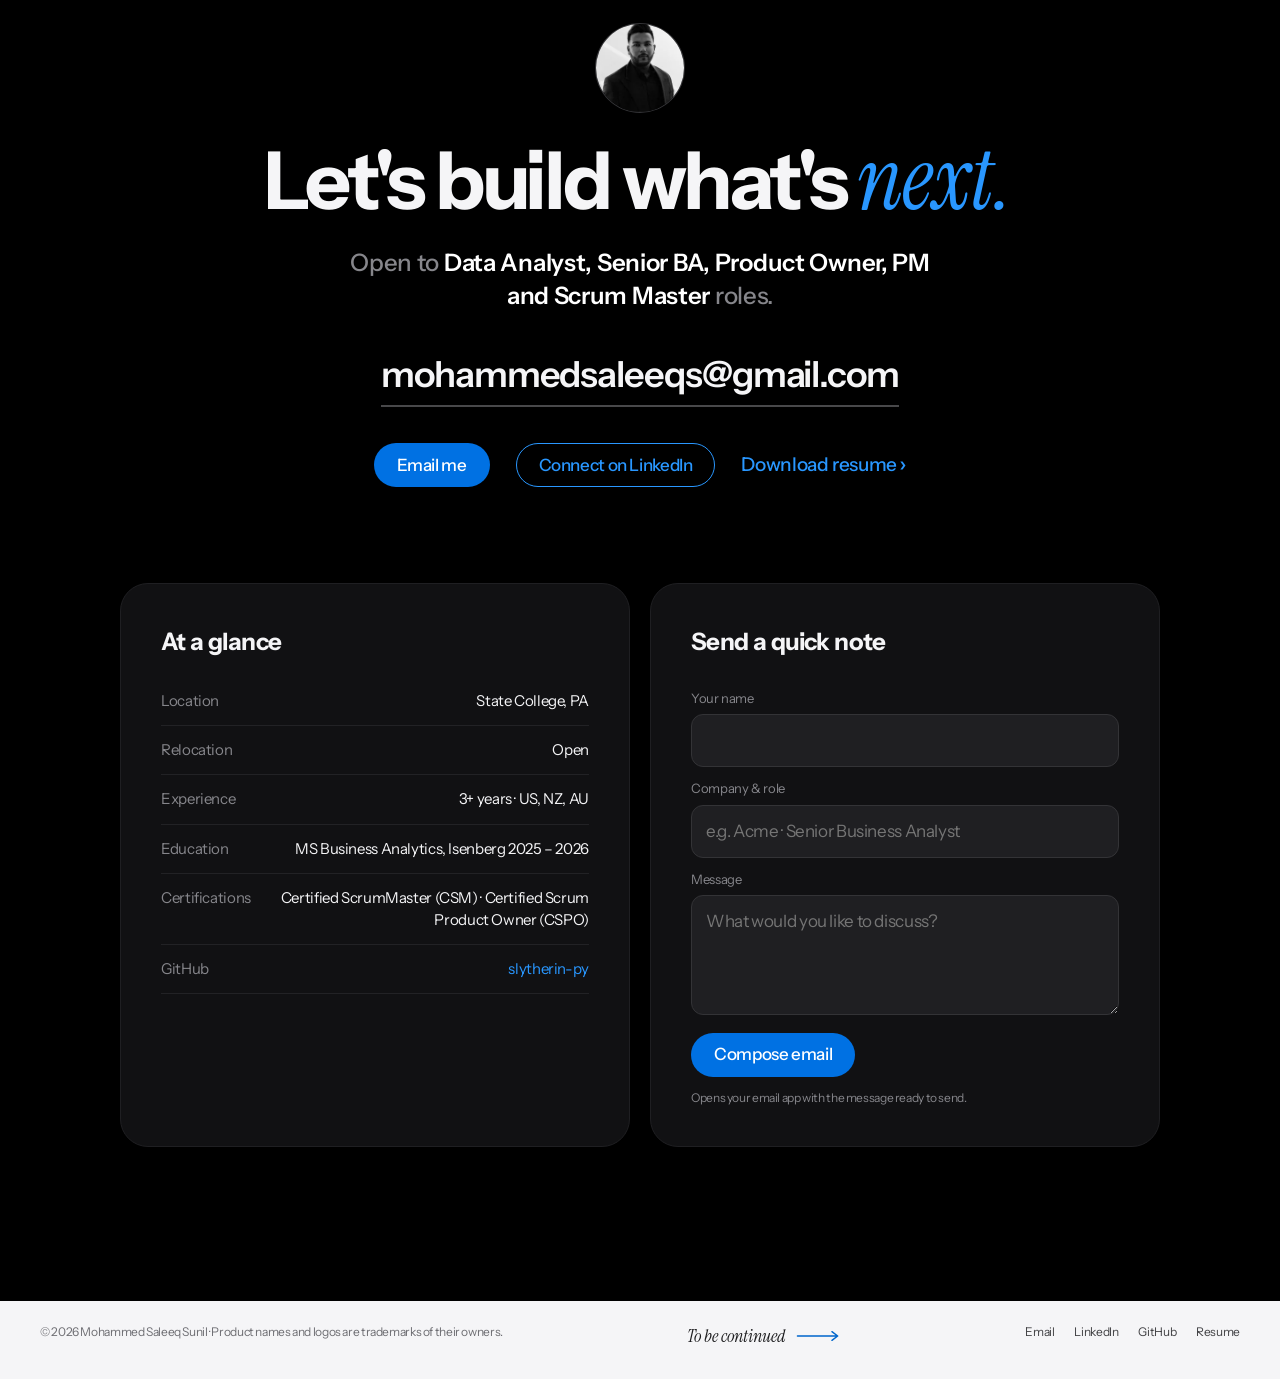
==== commit b49e869e: "About: straw hat sits still on the line, tips up on hover Co-Authored-By: Claude Opus 5.5 <noreply@a" ====
--- a/index.html
+++ b/index.html
@@ -24,7 +24,7 @@
   <link rel="preconnect" href="https://fonts.googleapis.com">
   <link rel="preconnect" href="https://fonts.gstatic.com" crossorigin>
   <link rel="stylesheet" href="https://fonts.googleapis.com/css2?family=Instrument+Sans:wdth,wght@85..100,400..700&family=Instrument+Serif:ital@0;1&display=swap">
-  <link rel="stylesheet" href="styles.css?v=d87f93a5">
+  <link rel="stylesheet" href="styles.css?v=efb6de95">
   <script>document.documentElement.classList.add('js')</script>
   <script type="application/ld+json">
   {
--- a/styles.css
+++ b/styles.css
@@ -1283,3 +1283,8 @@
 .op-btn { margin-left: .3em; }
 .op-hat { offset-path: path("M0 0 C 20 -18, 62 -24, 94 -14 C 124 -4, 104 14, 66 7 C 38 2, 16 5, 0 0"); }
 .op-hat { offset-path: path("M0 0 C 30 -10, 70 -14, 104 -8 C 134 -2, 112 12, 72 6 C 40 2, 18 4, 0 0"); }
+/* final: the hat sits still on the line; hovering tips it up a touch */
+.op-hat { animation: none; offset-path: none; transform: rotate(-6deg); transform-origin: 50% 80%; transition: transform .35s var(--ease-out); }
+.op-btn { margin-left: .2em; vertical-align: -0.22em; }
+.op-btn:hover .op-hat, .op-btn:focus-visible .op-hat, .op-btn.charged .op-hat { animation: none; transform: translateY(-3px) rotate(4deg); }
+@media (prefers-reduced-motion: reduce) { .op-hat { transition: none; } }
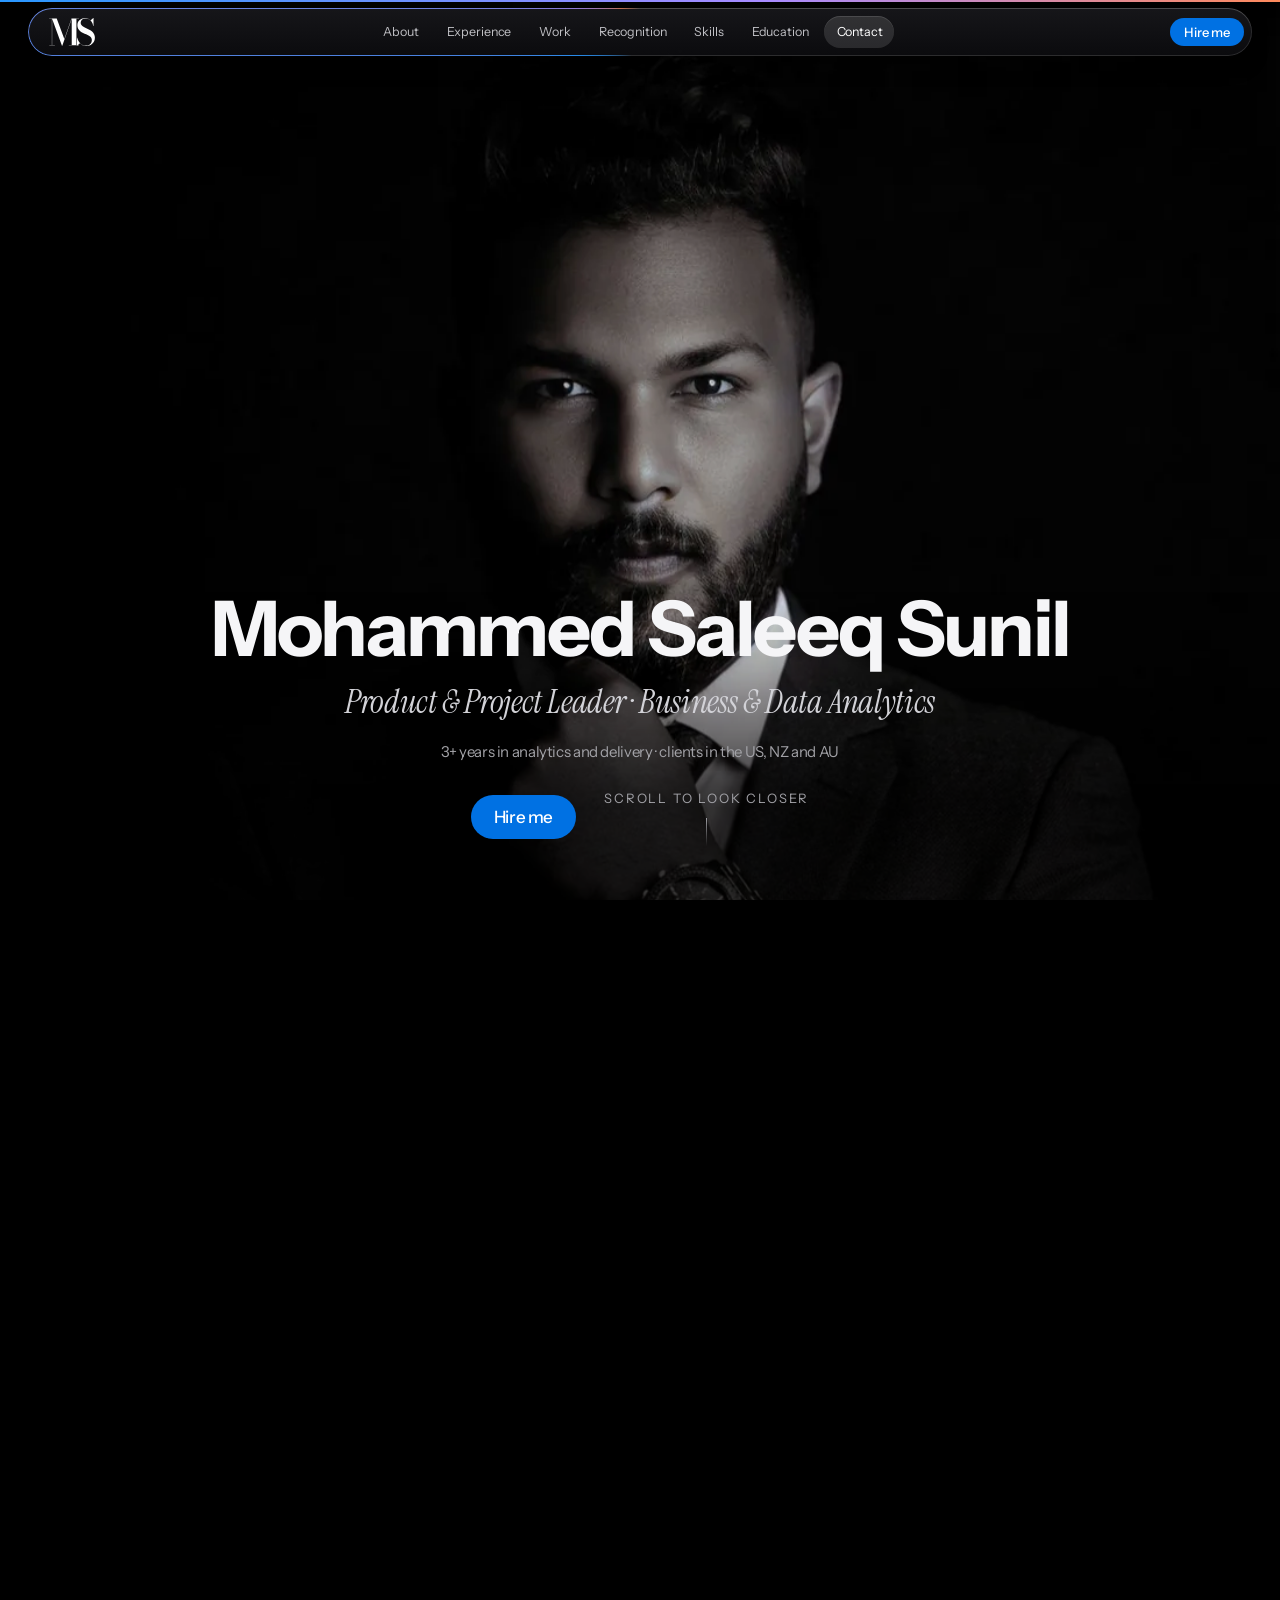
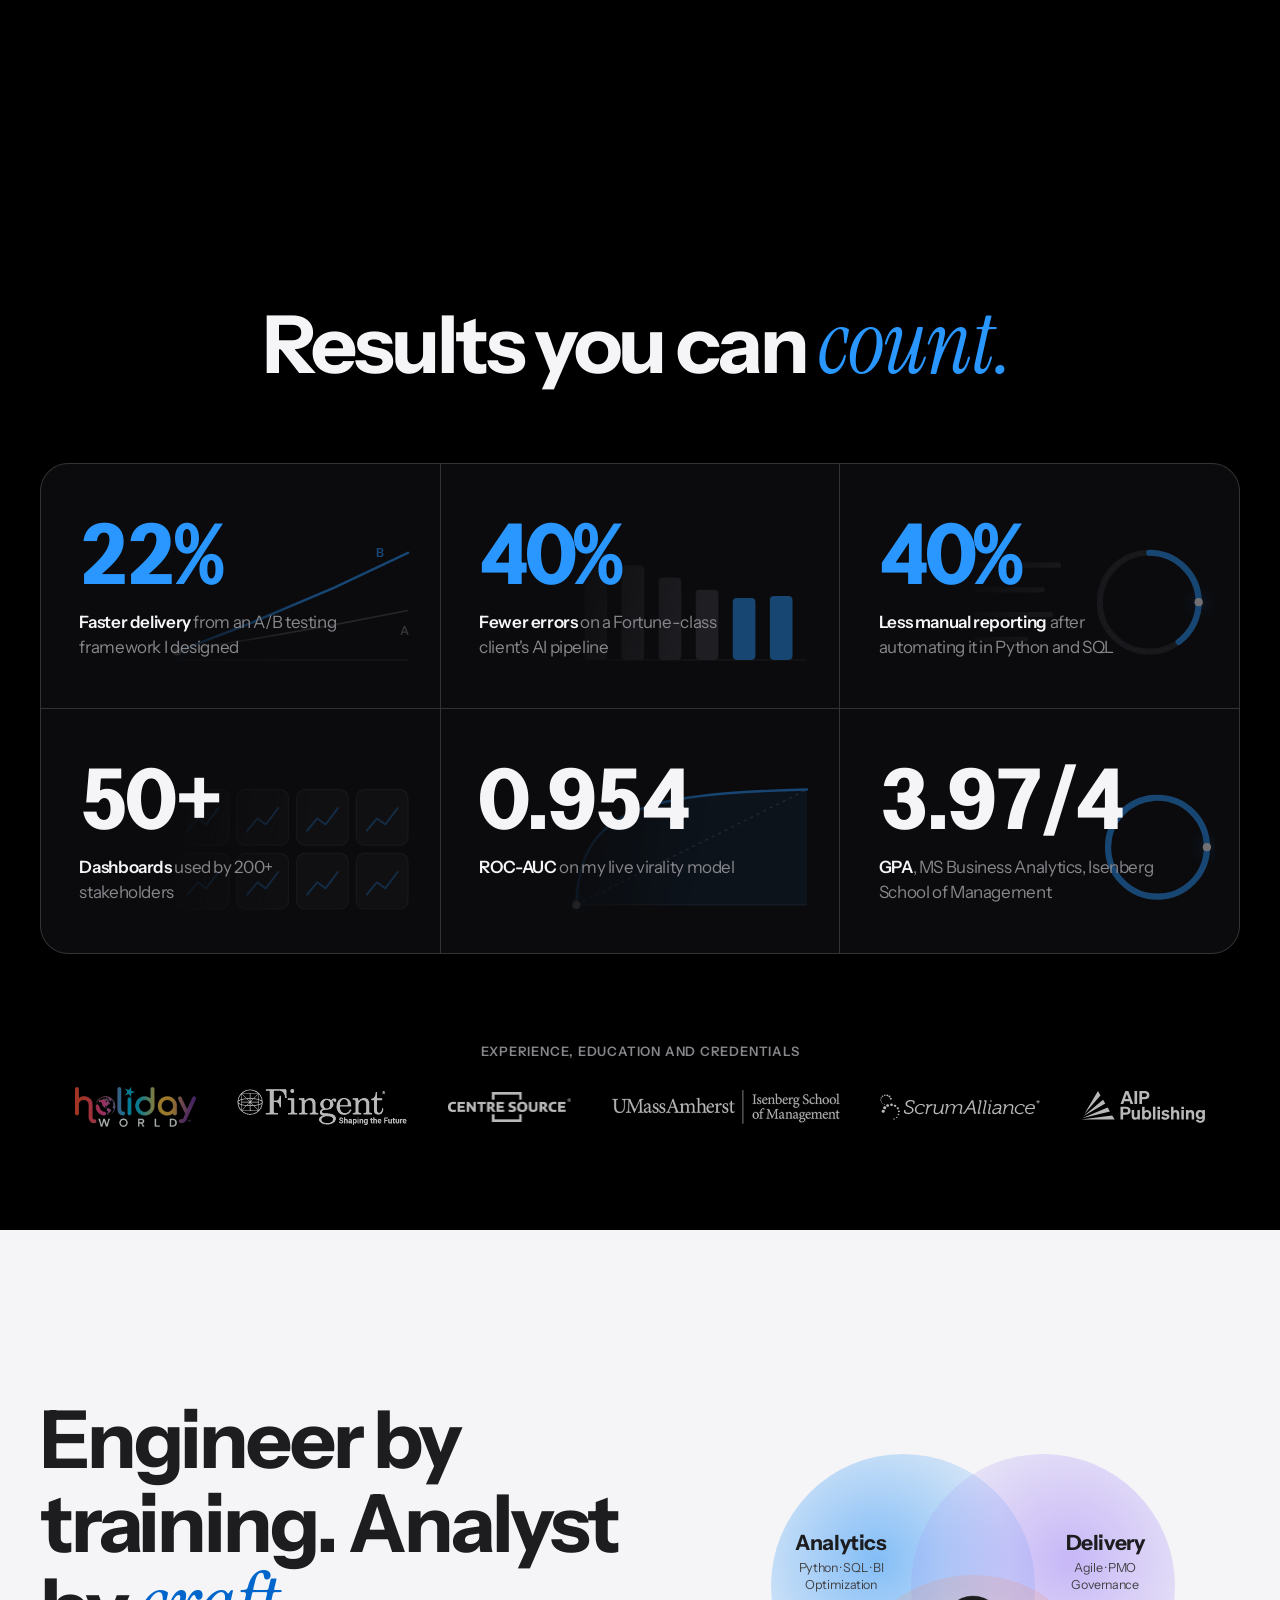
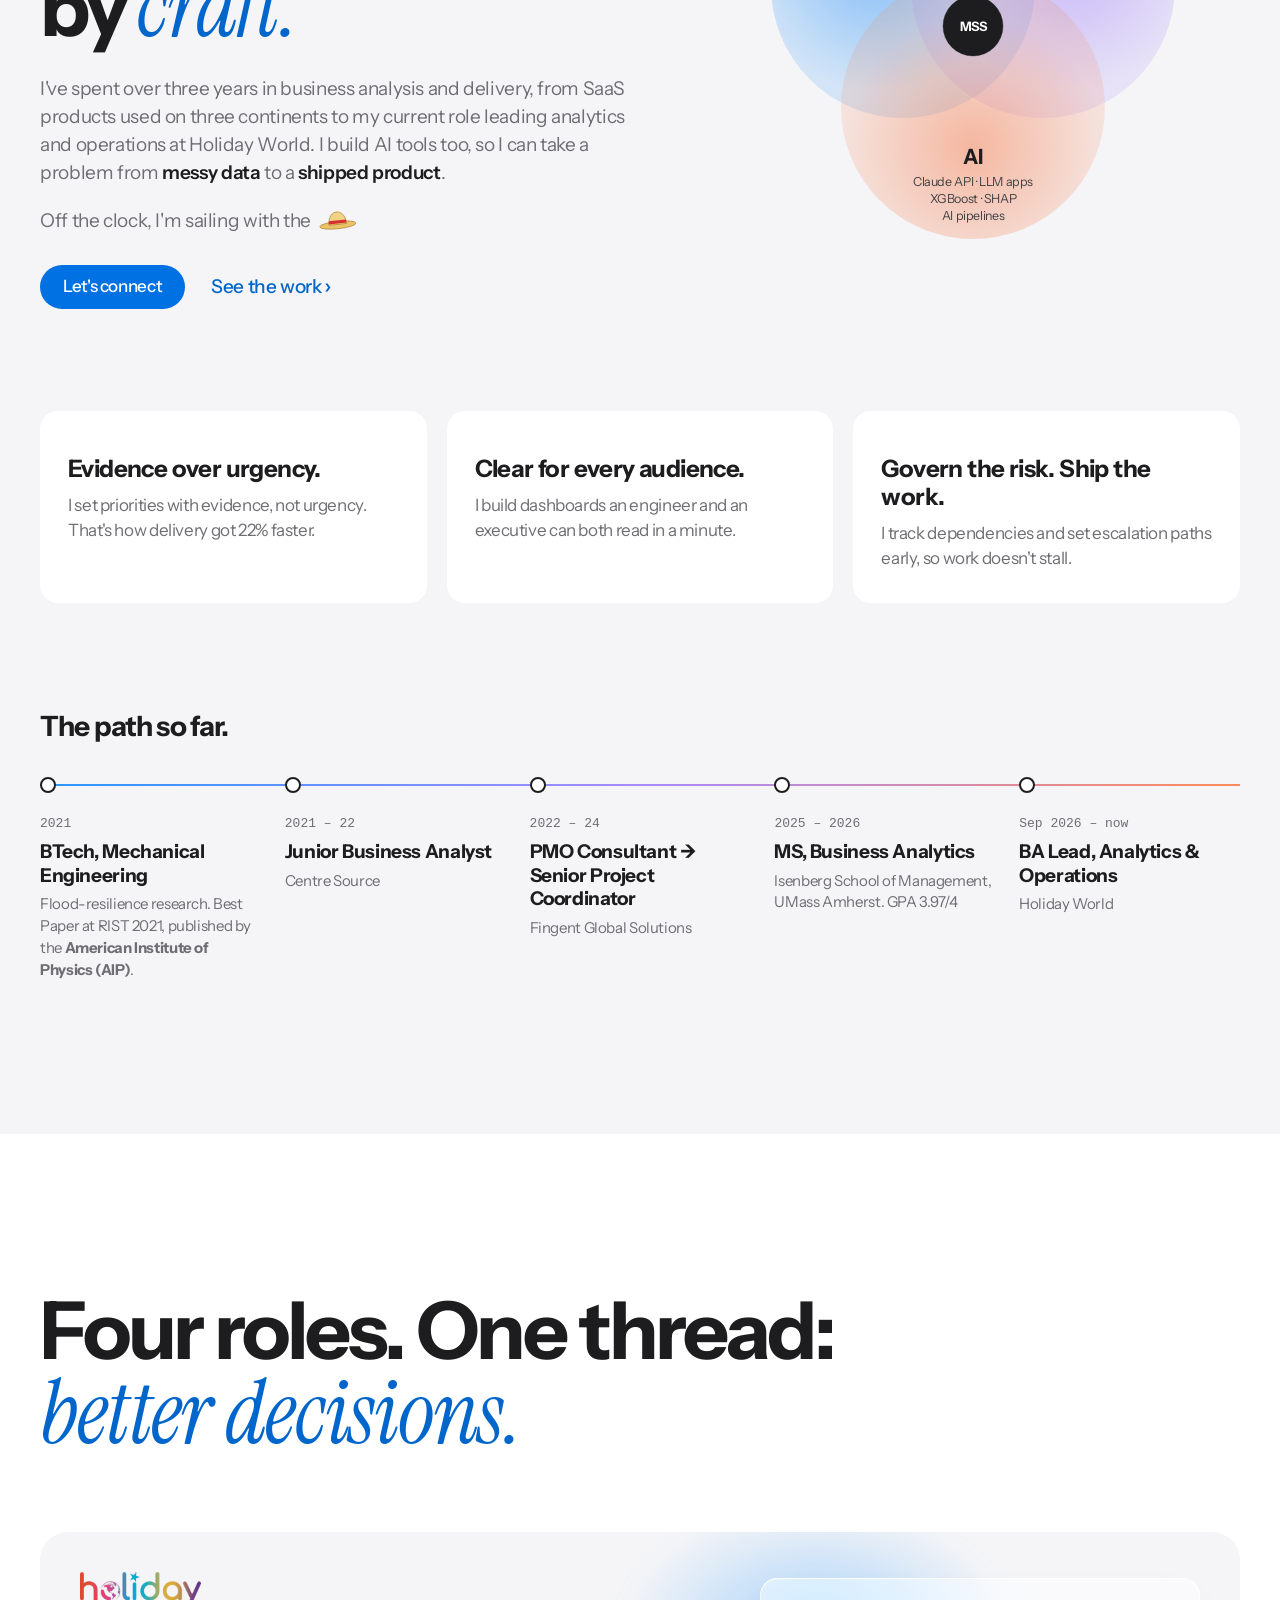
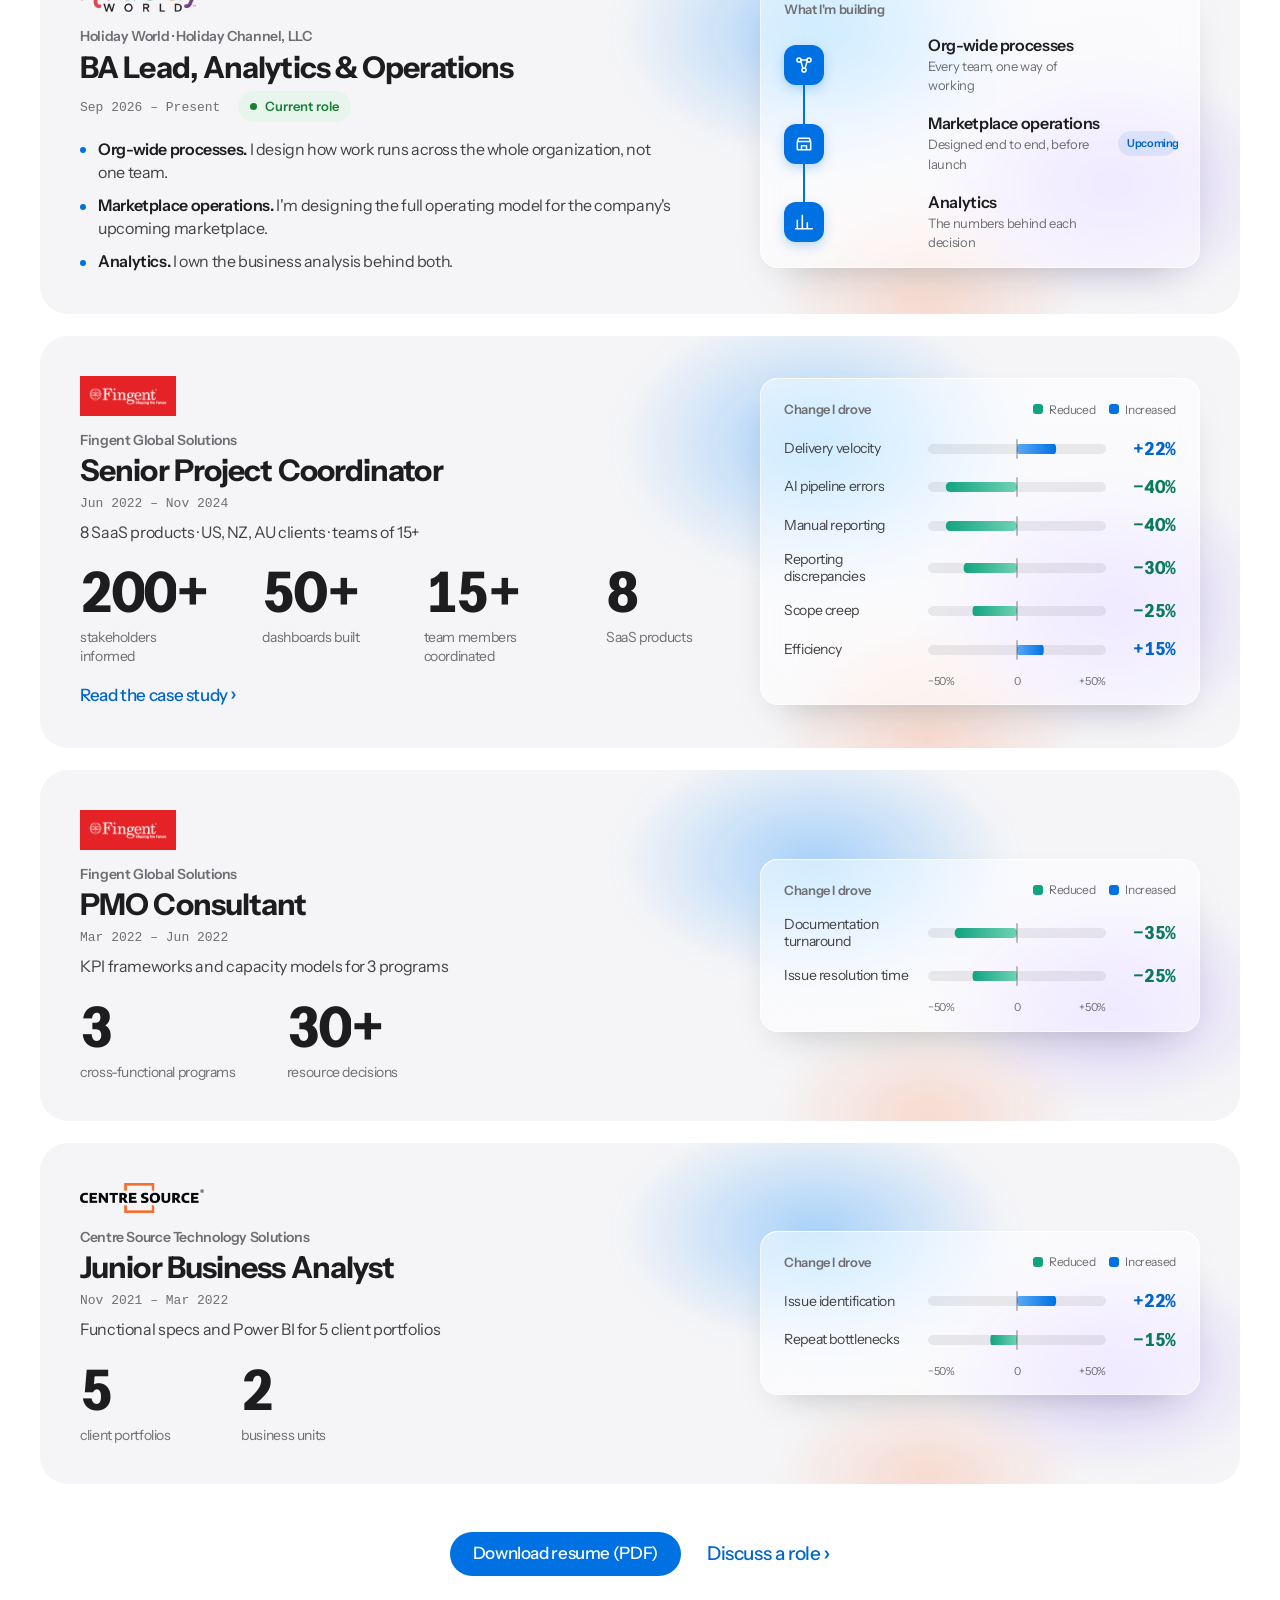
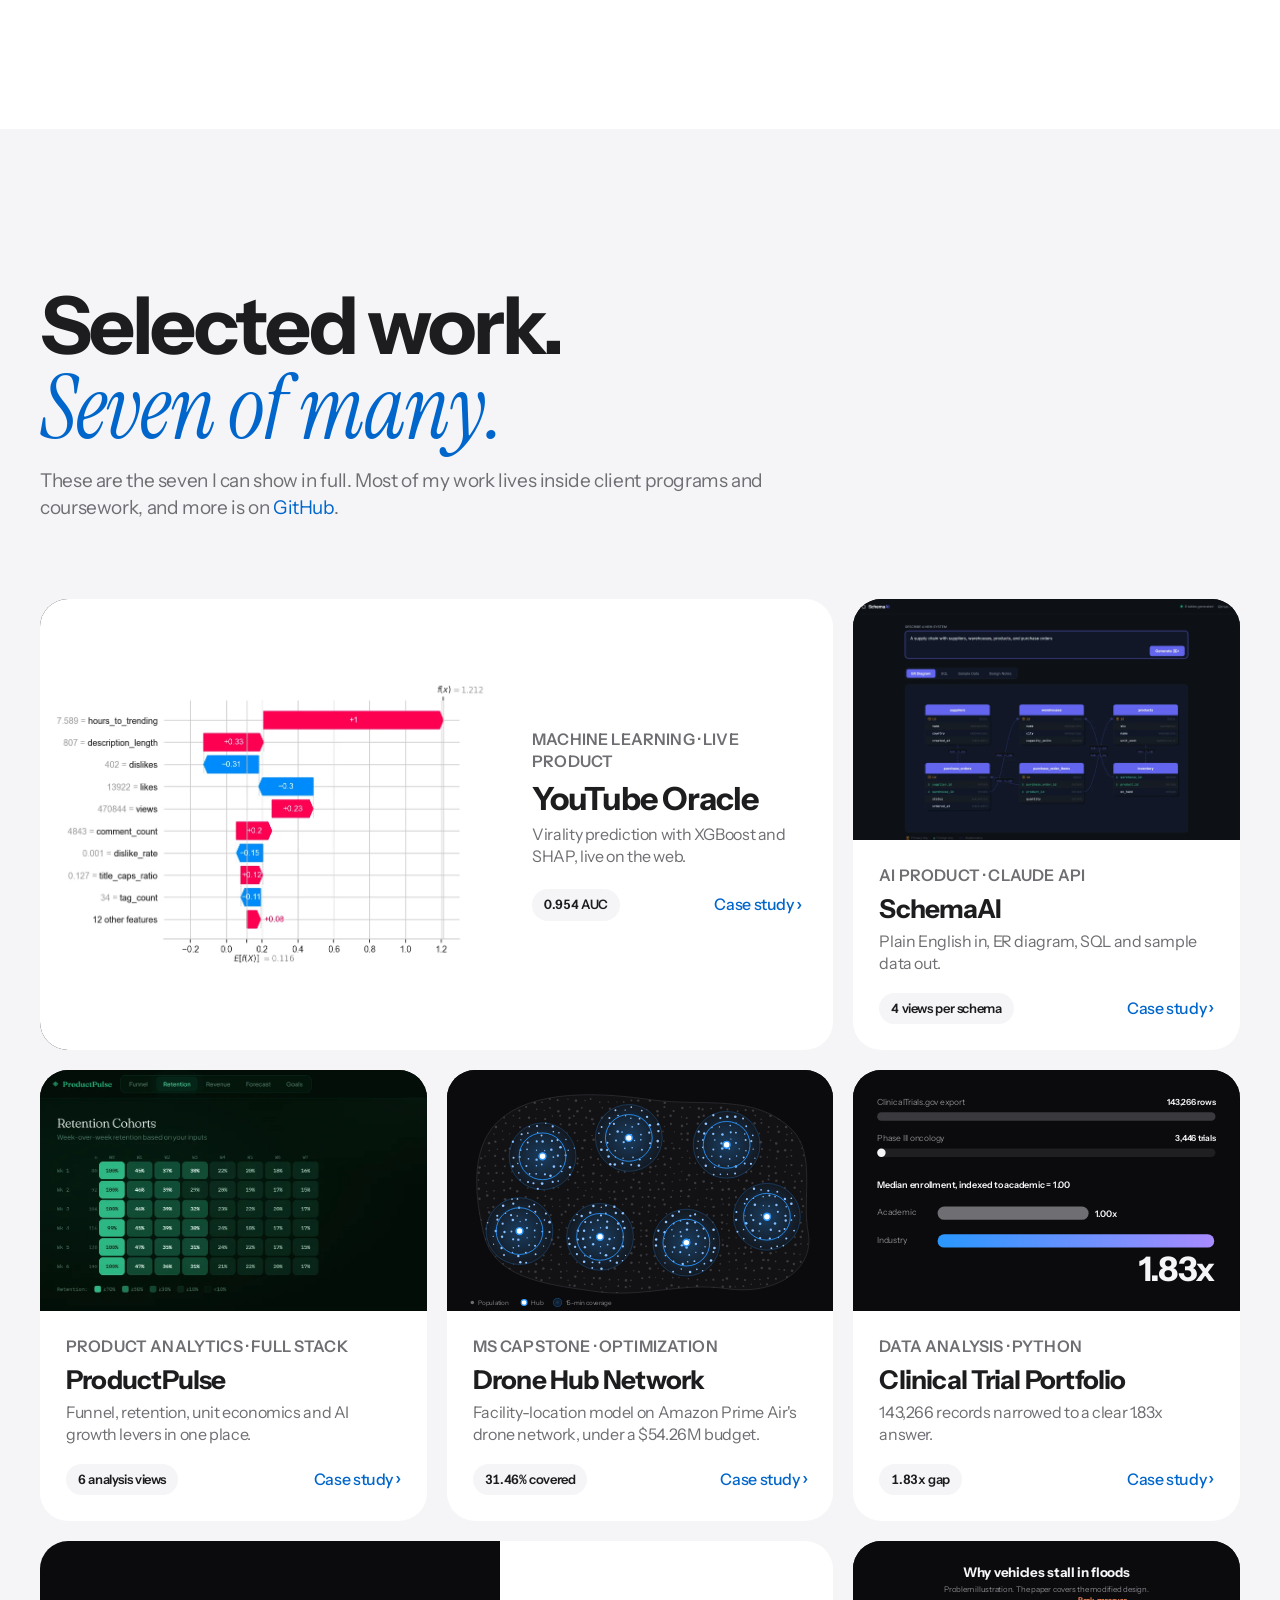
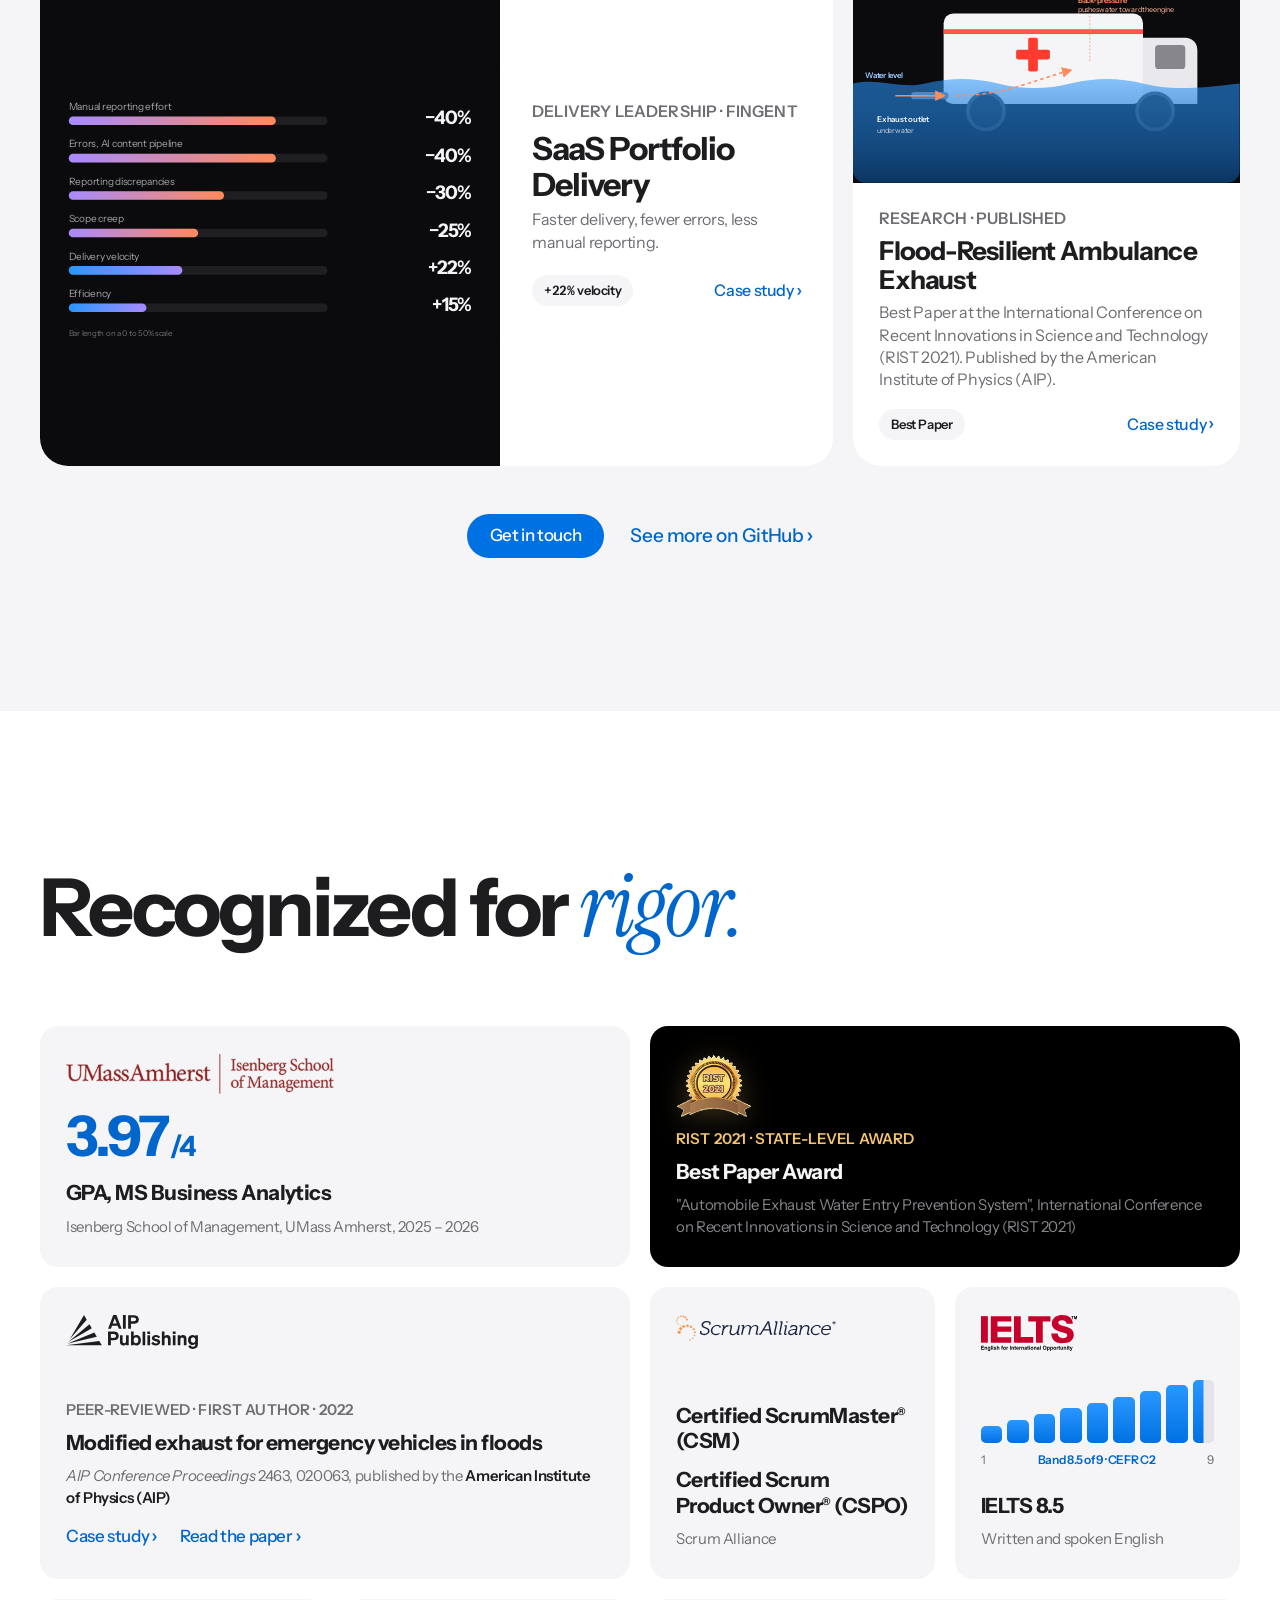
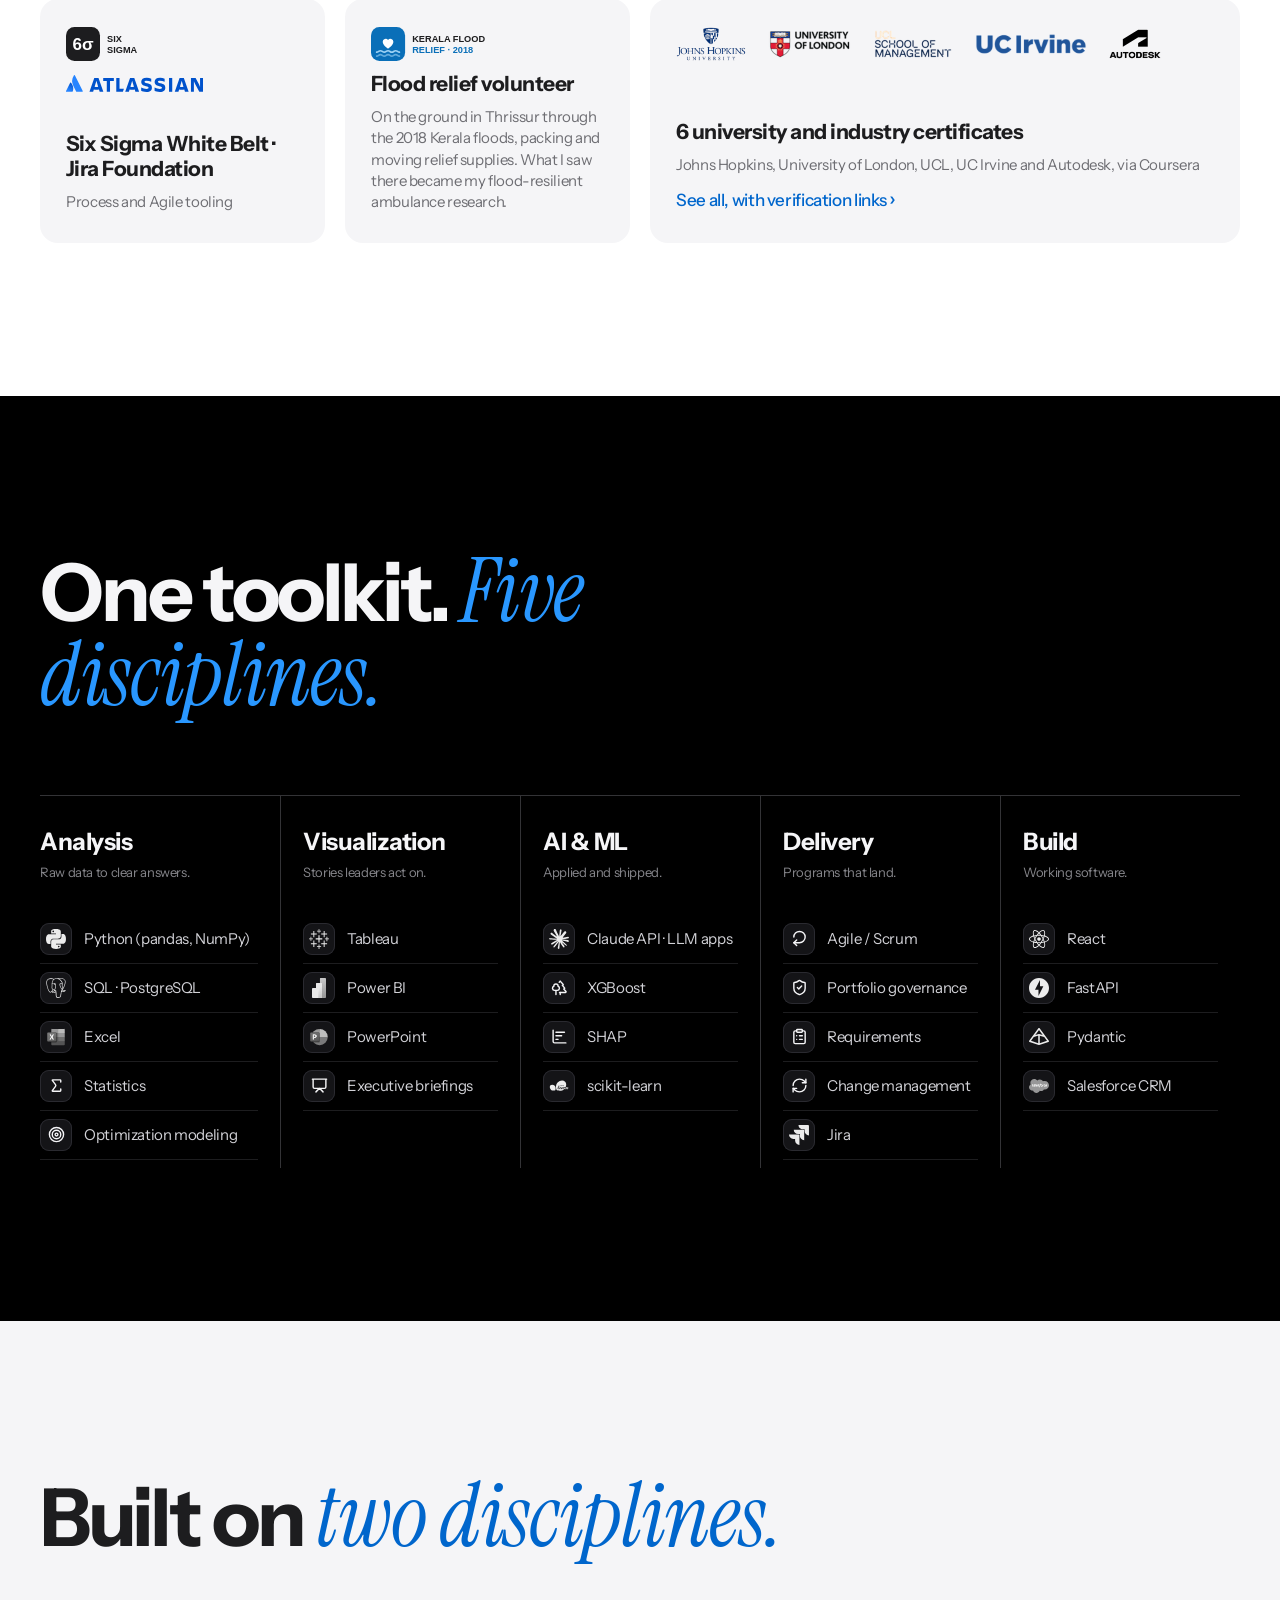
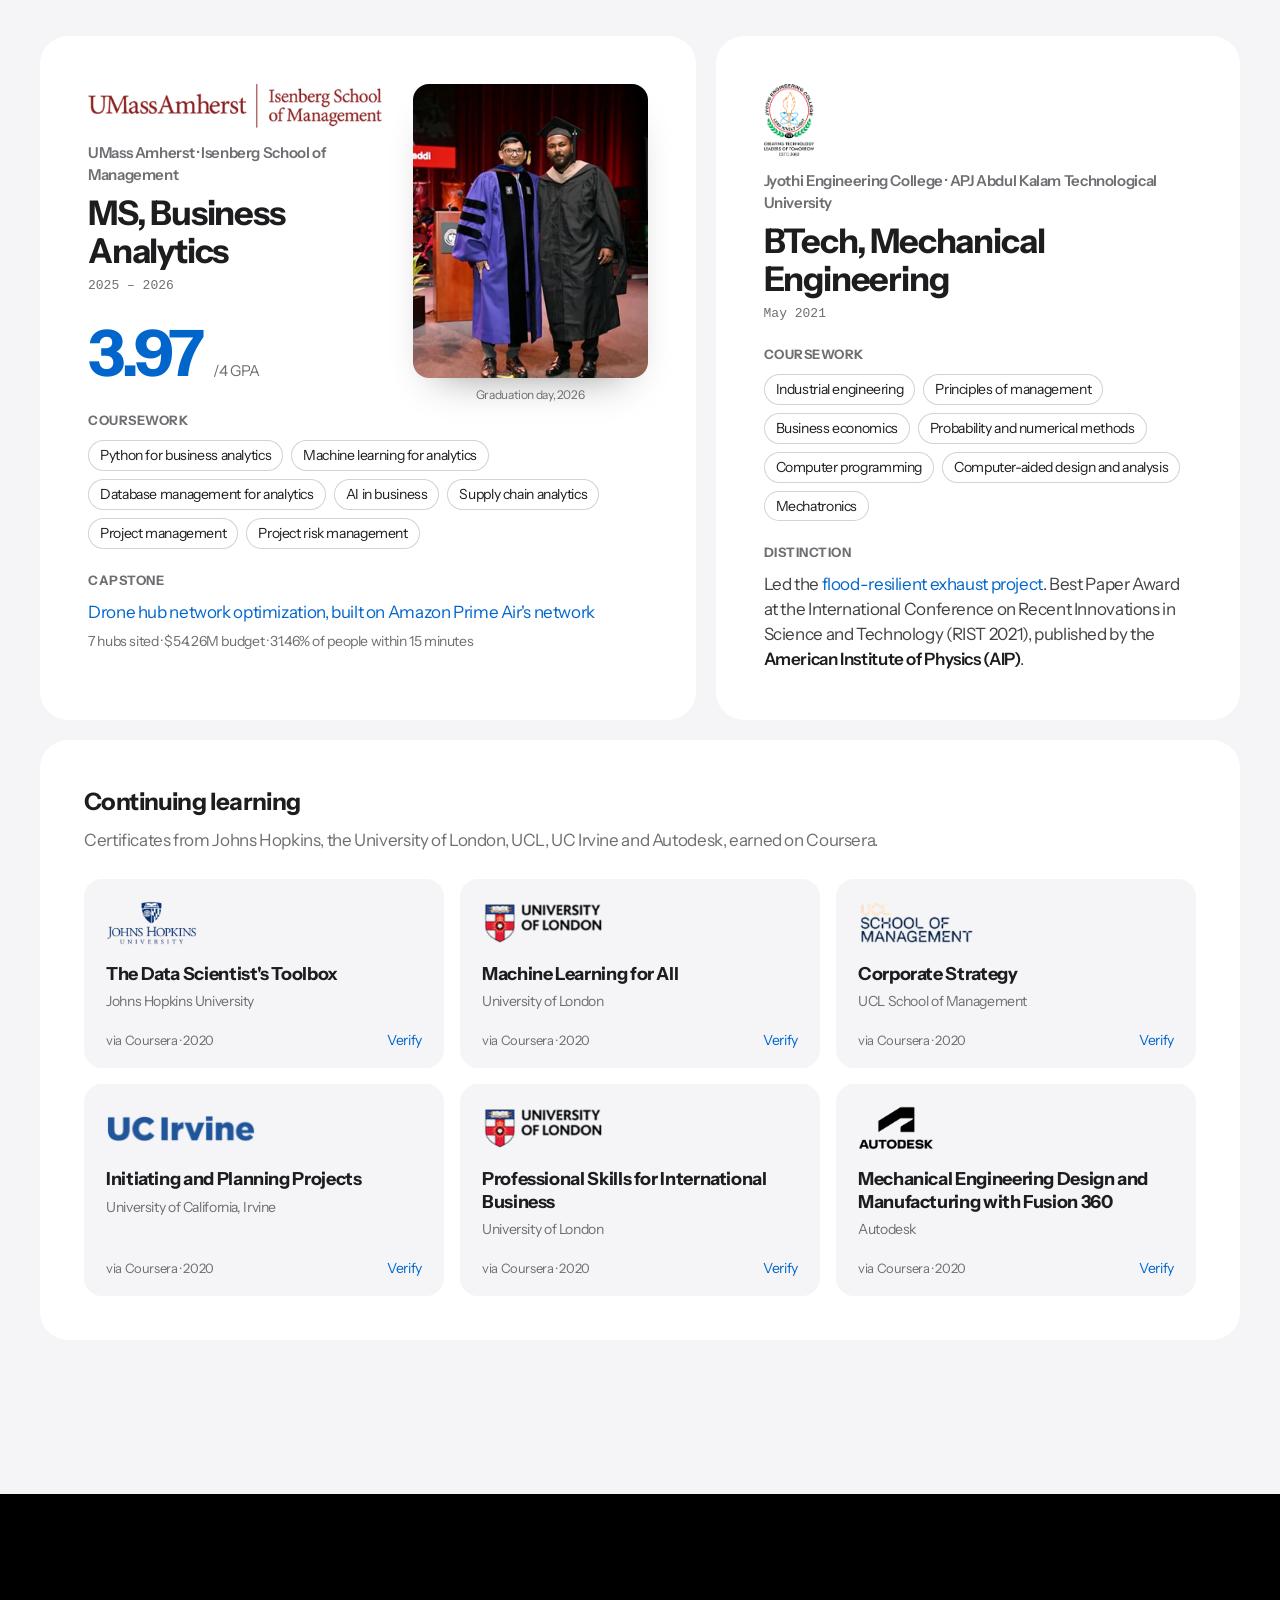
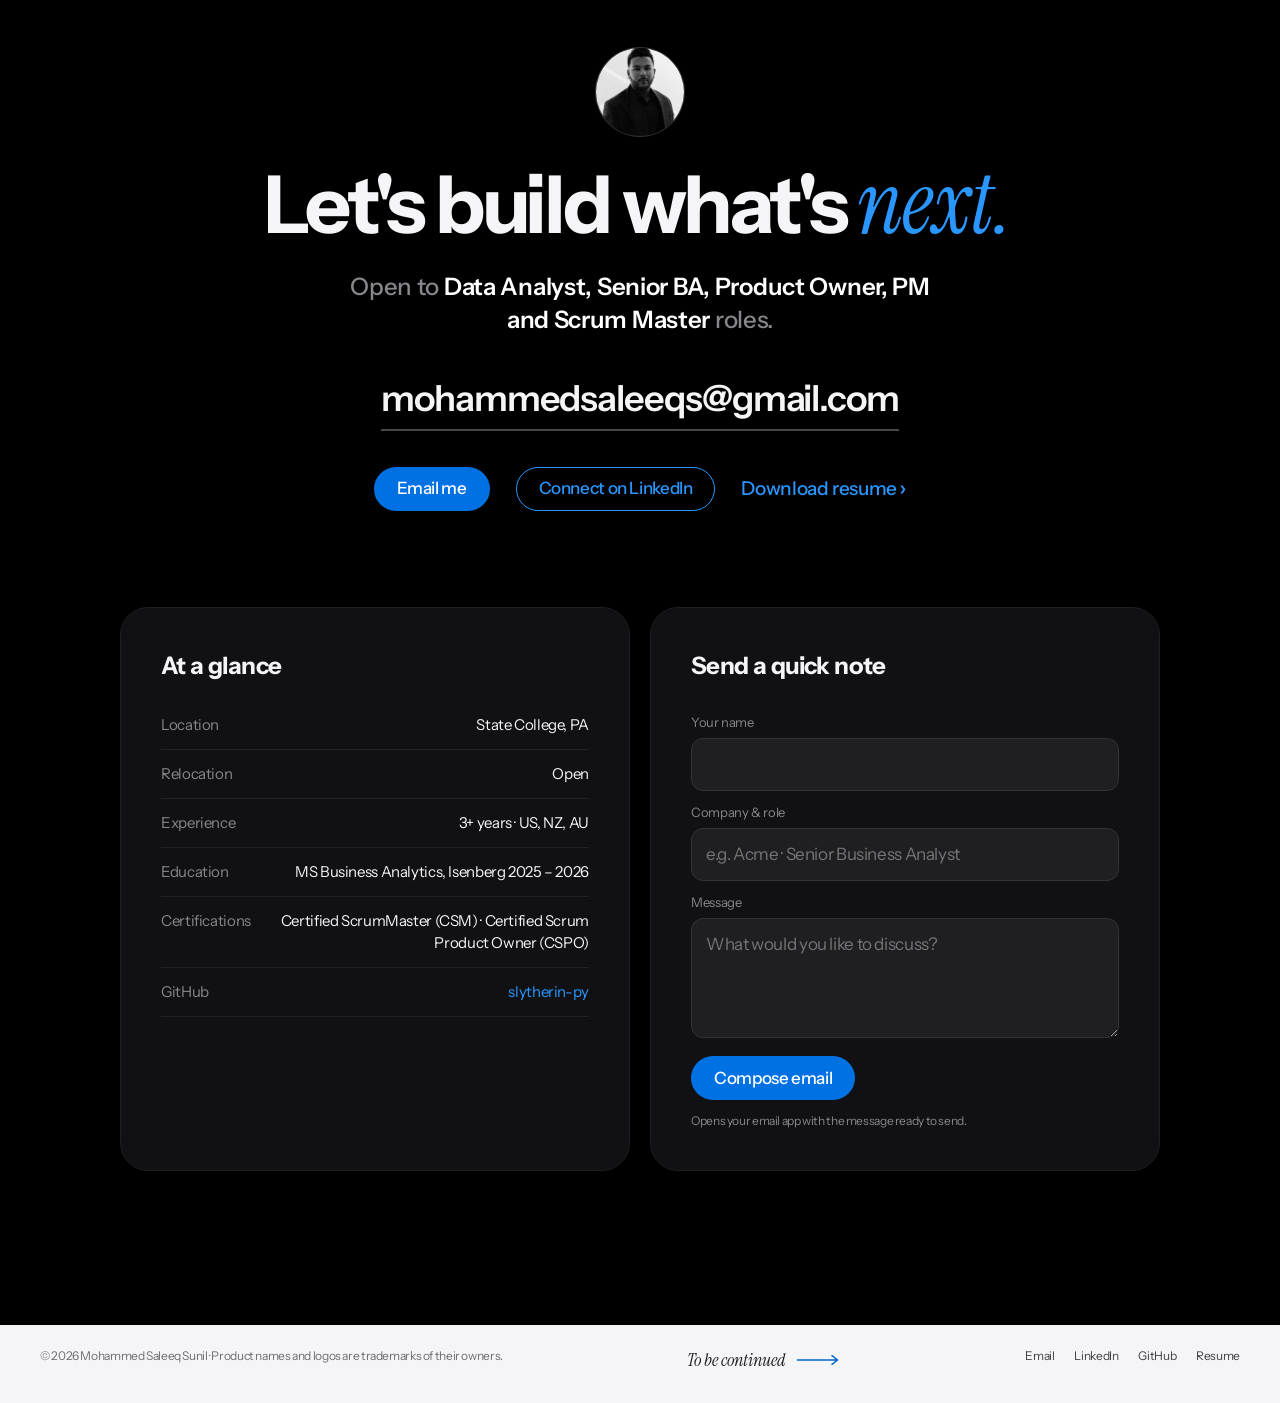
==== commit 09fed4d6: "Flood relief: describe the on-the-ground volunteering, tie it to the research Co-Authored-By: Claude" ====
--- a/index.html
+++ b/index.html
@@ -464,7 +464,7 @@
       <article class="award reveal" style="--d:.06s">
         <img class="award-logo" src="assets/logos/kerala-flood-relief.svg" alt="Kerala Flood Relief 2018" width="125" height="34">
         <h3>Flood relief volunteer</h3>
-        <p>25 hours over 5 days, Thrissur, August 2018</p>
+        <p>On the ground in Thrissur through the 2018 Kerala floods, packing and moving relief supplies. What I saw there became my flood-resilient ambulance research.</p>
       </article>
       <article class="award span-2 reveal" style="--d:.12s">
         <div class="award-logos provider-row">
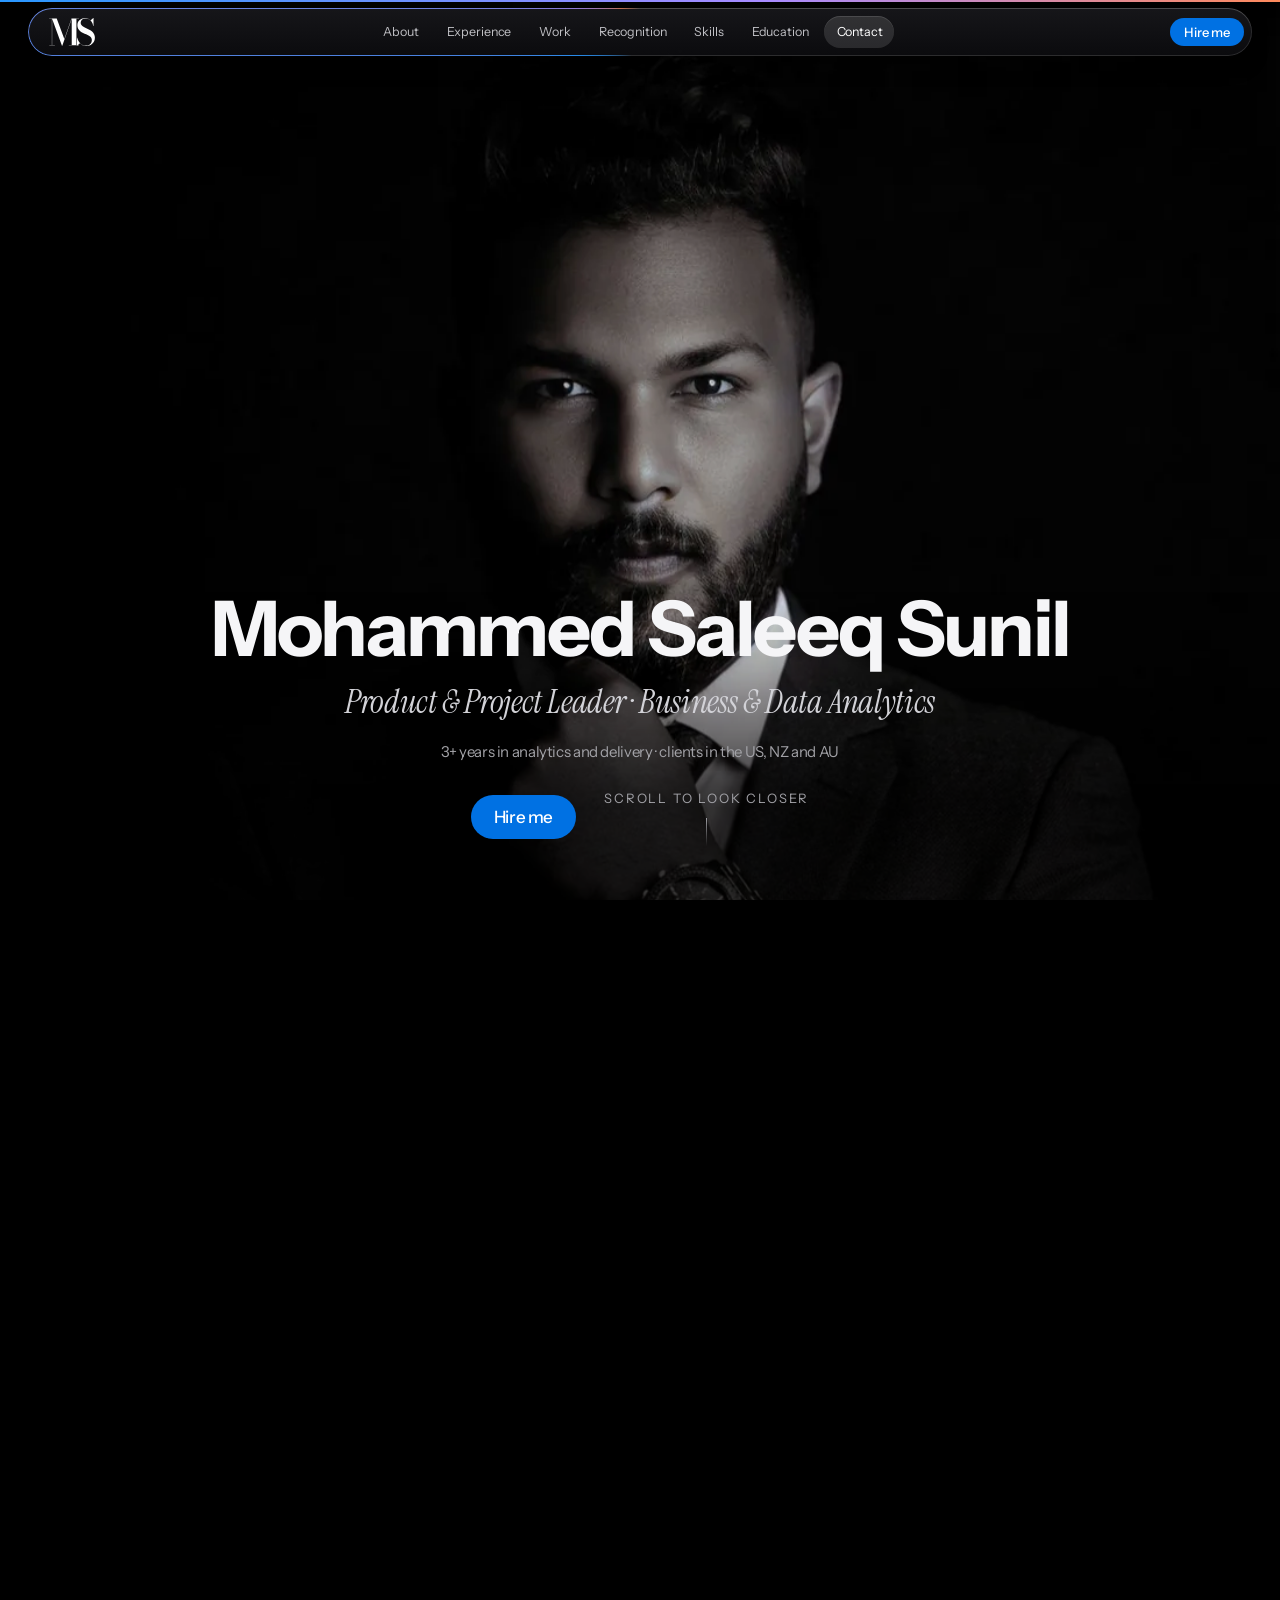
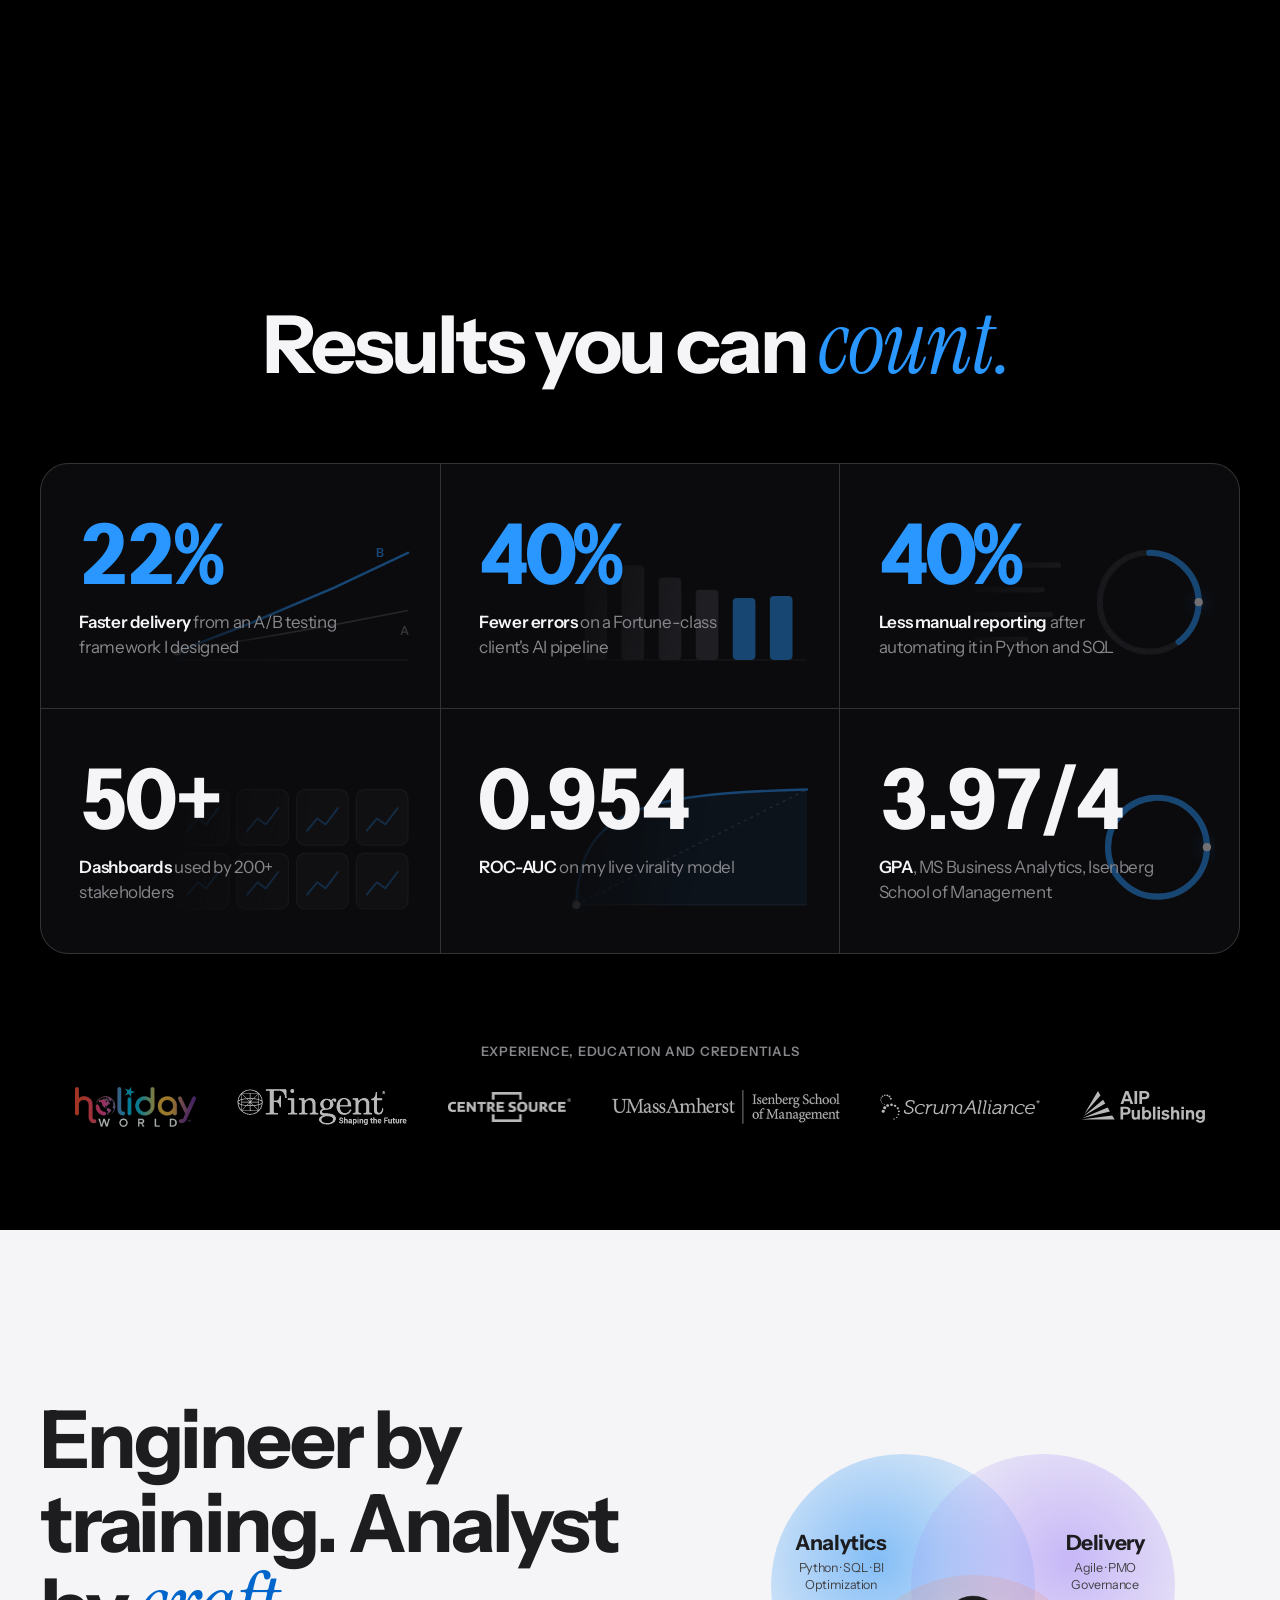
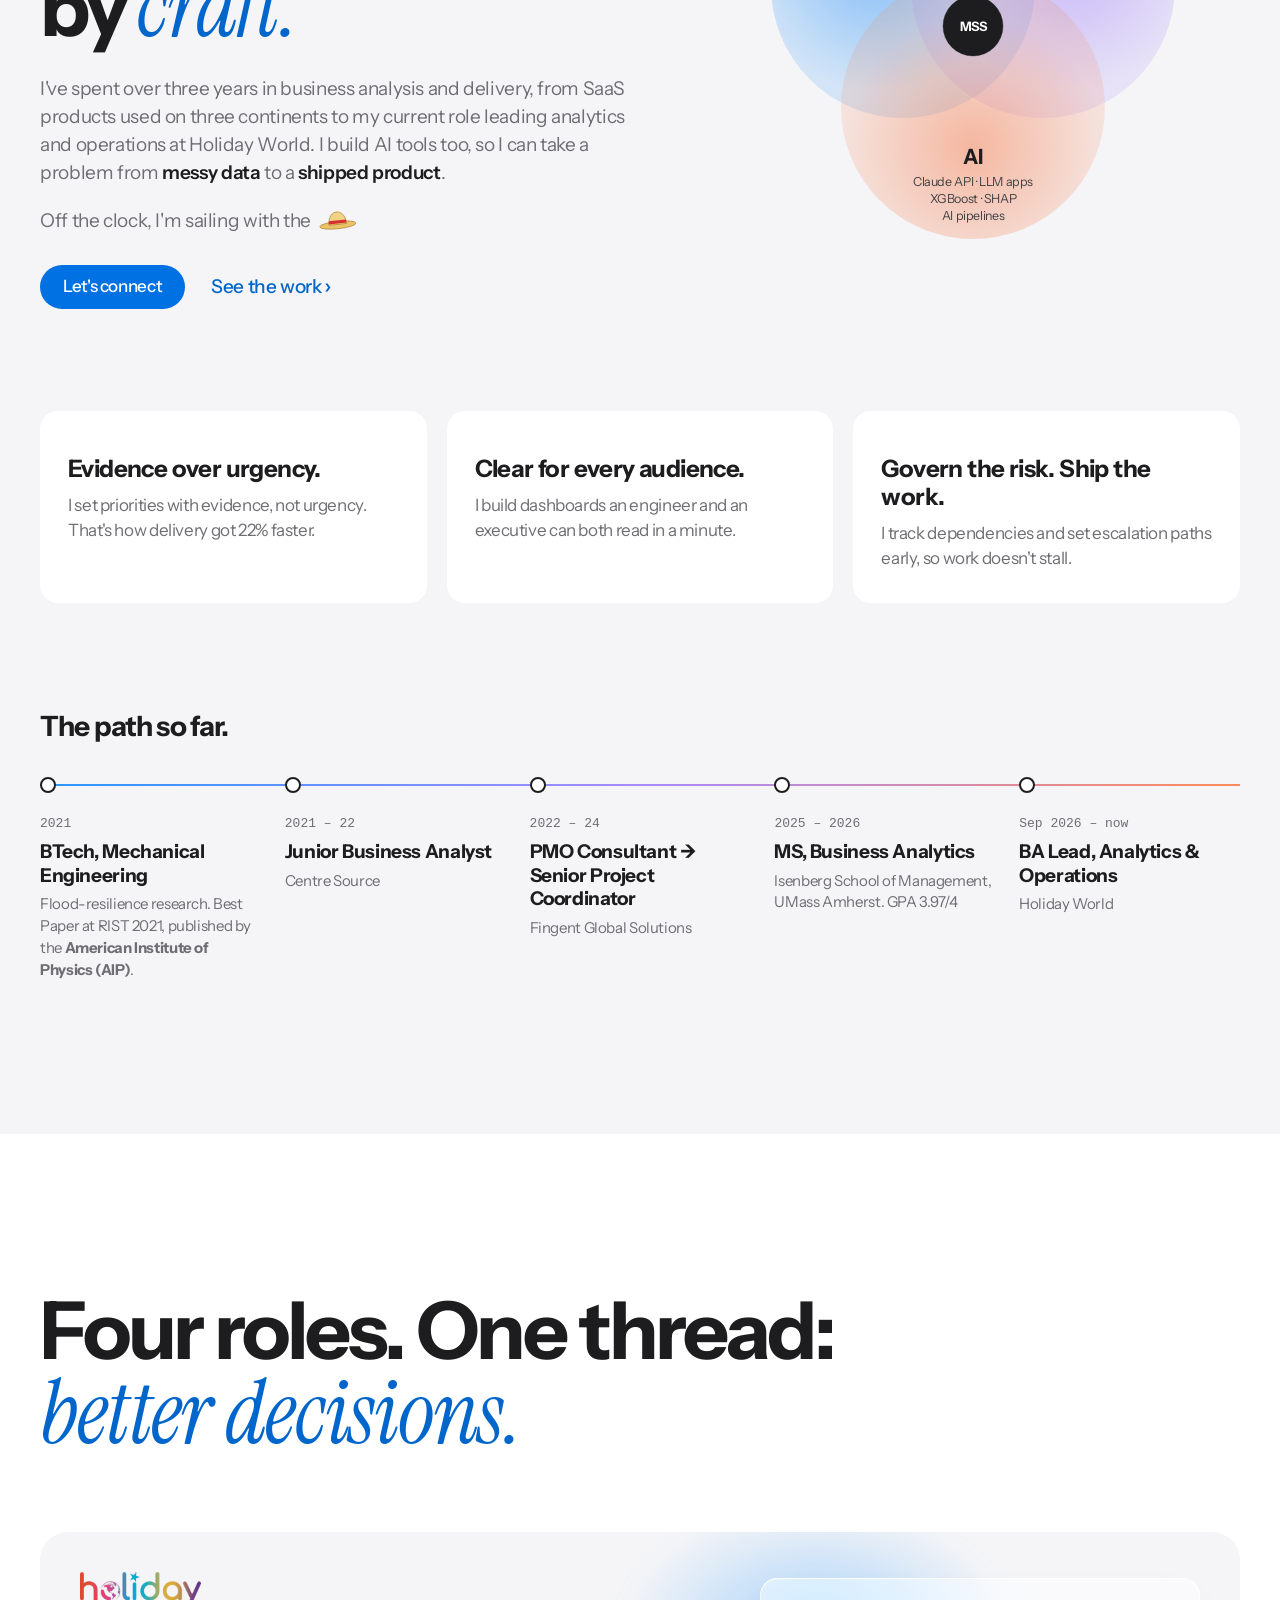
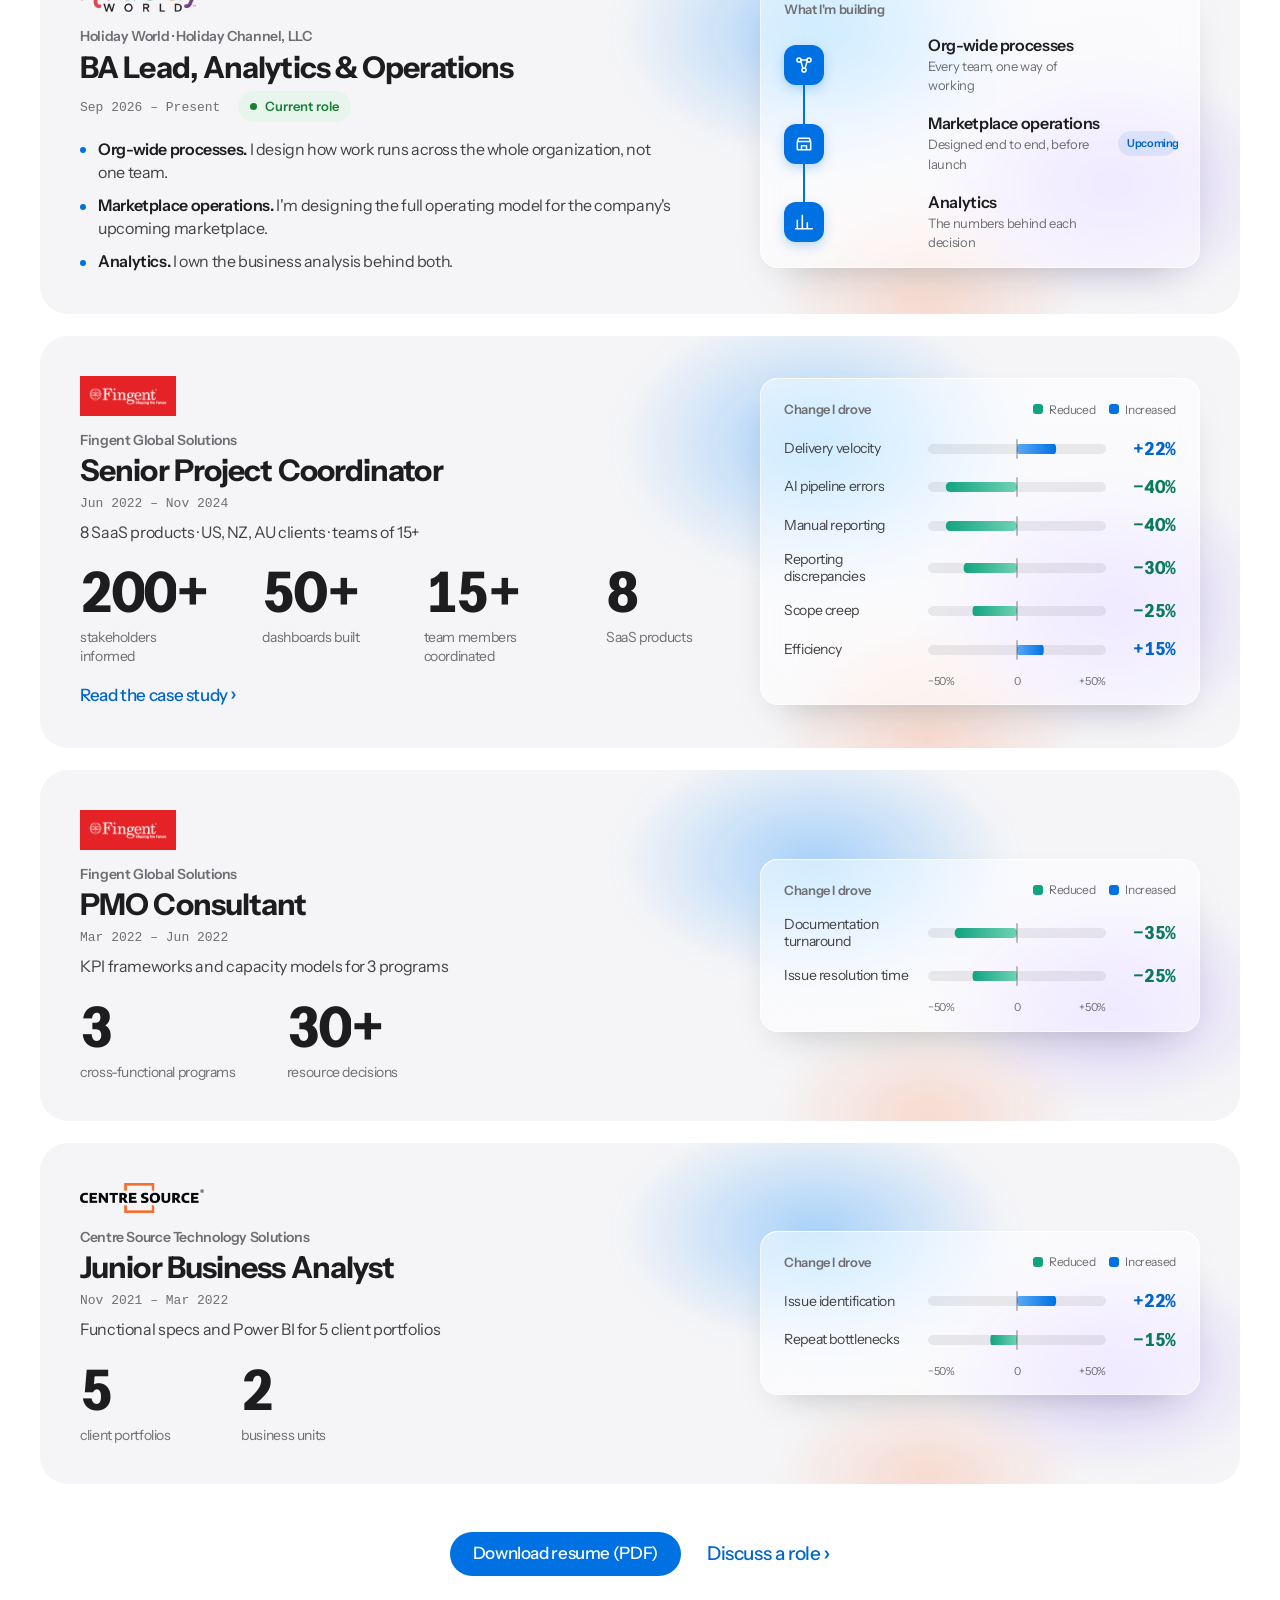
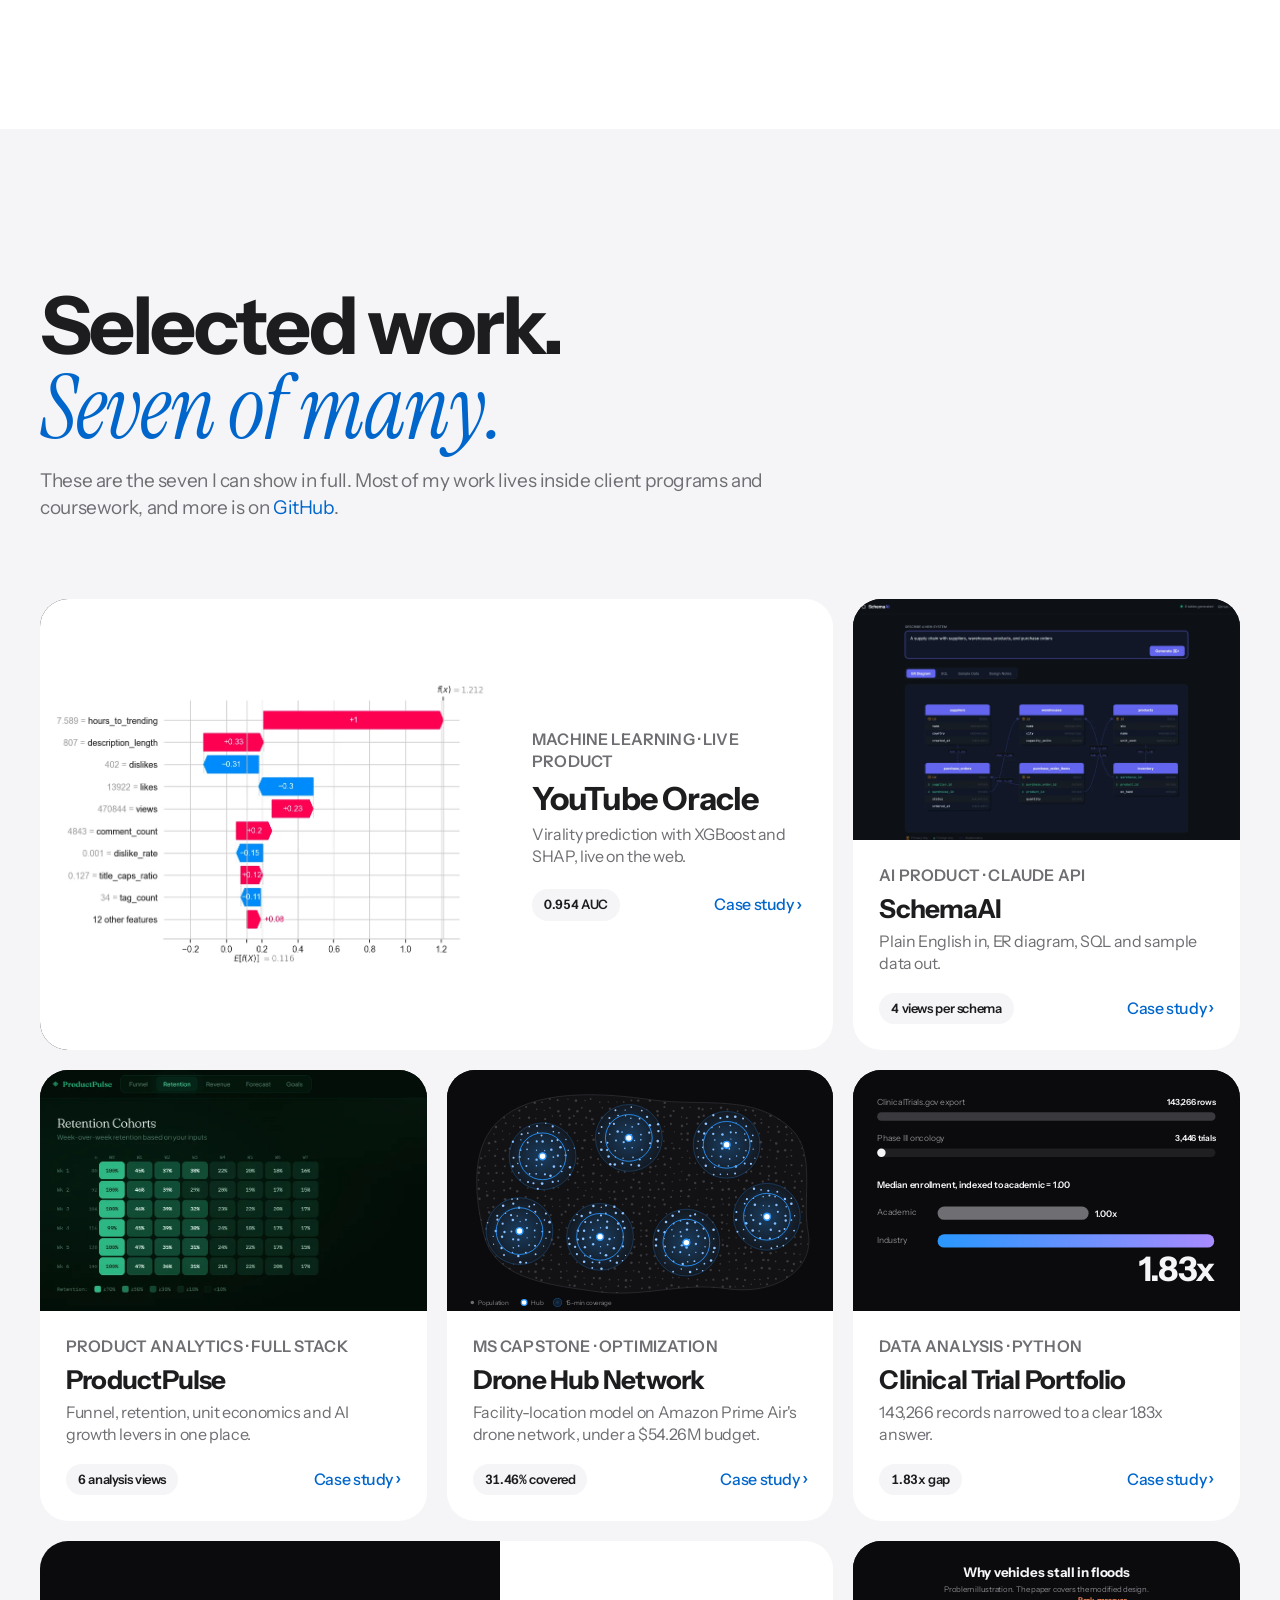
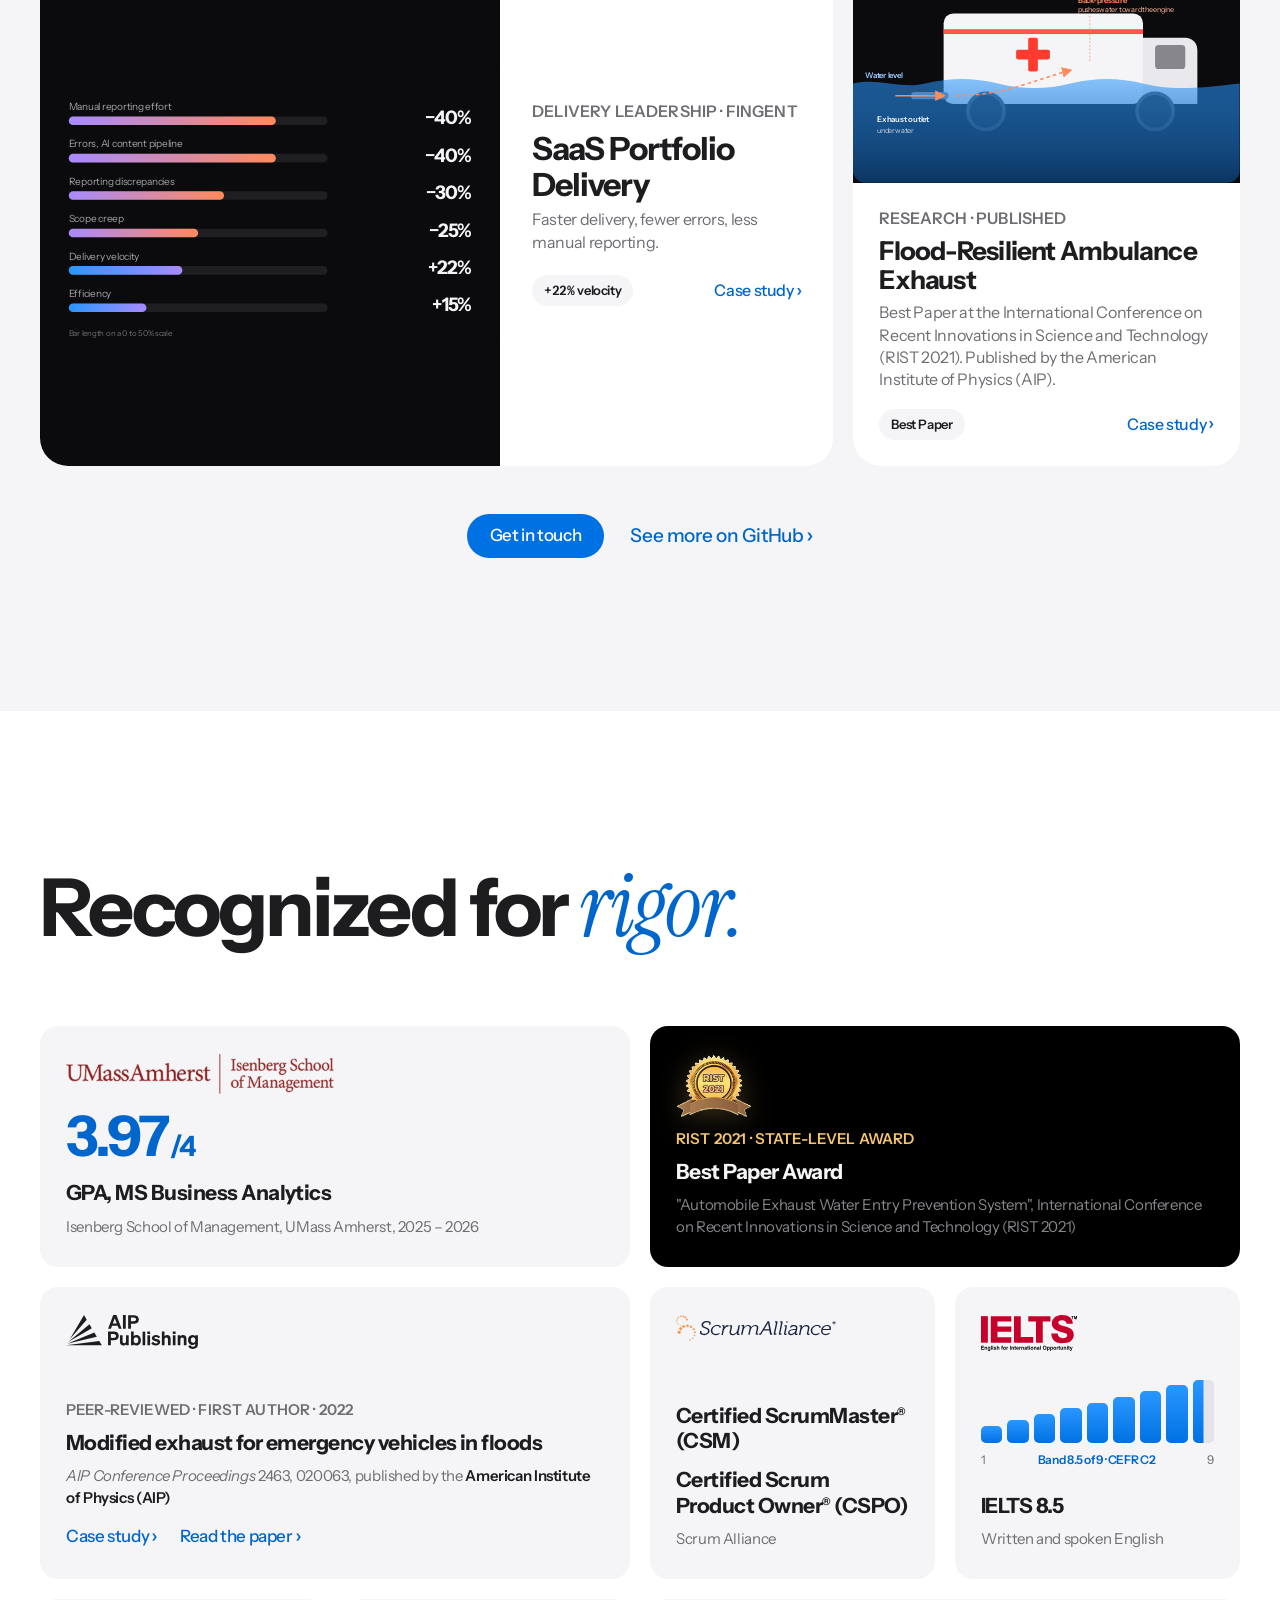
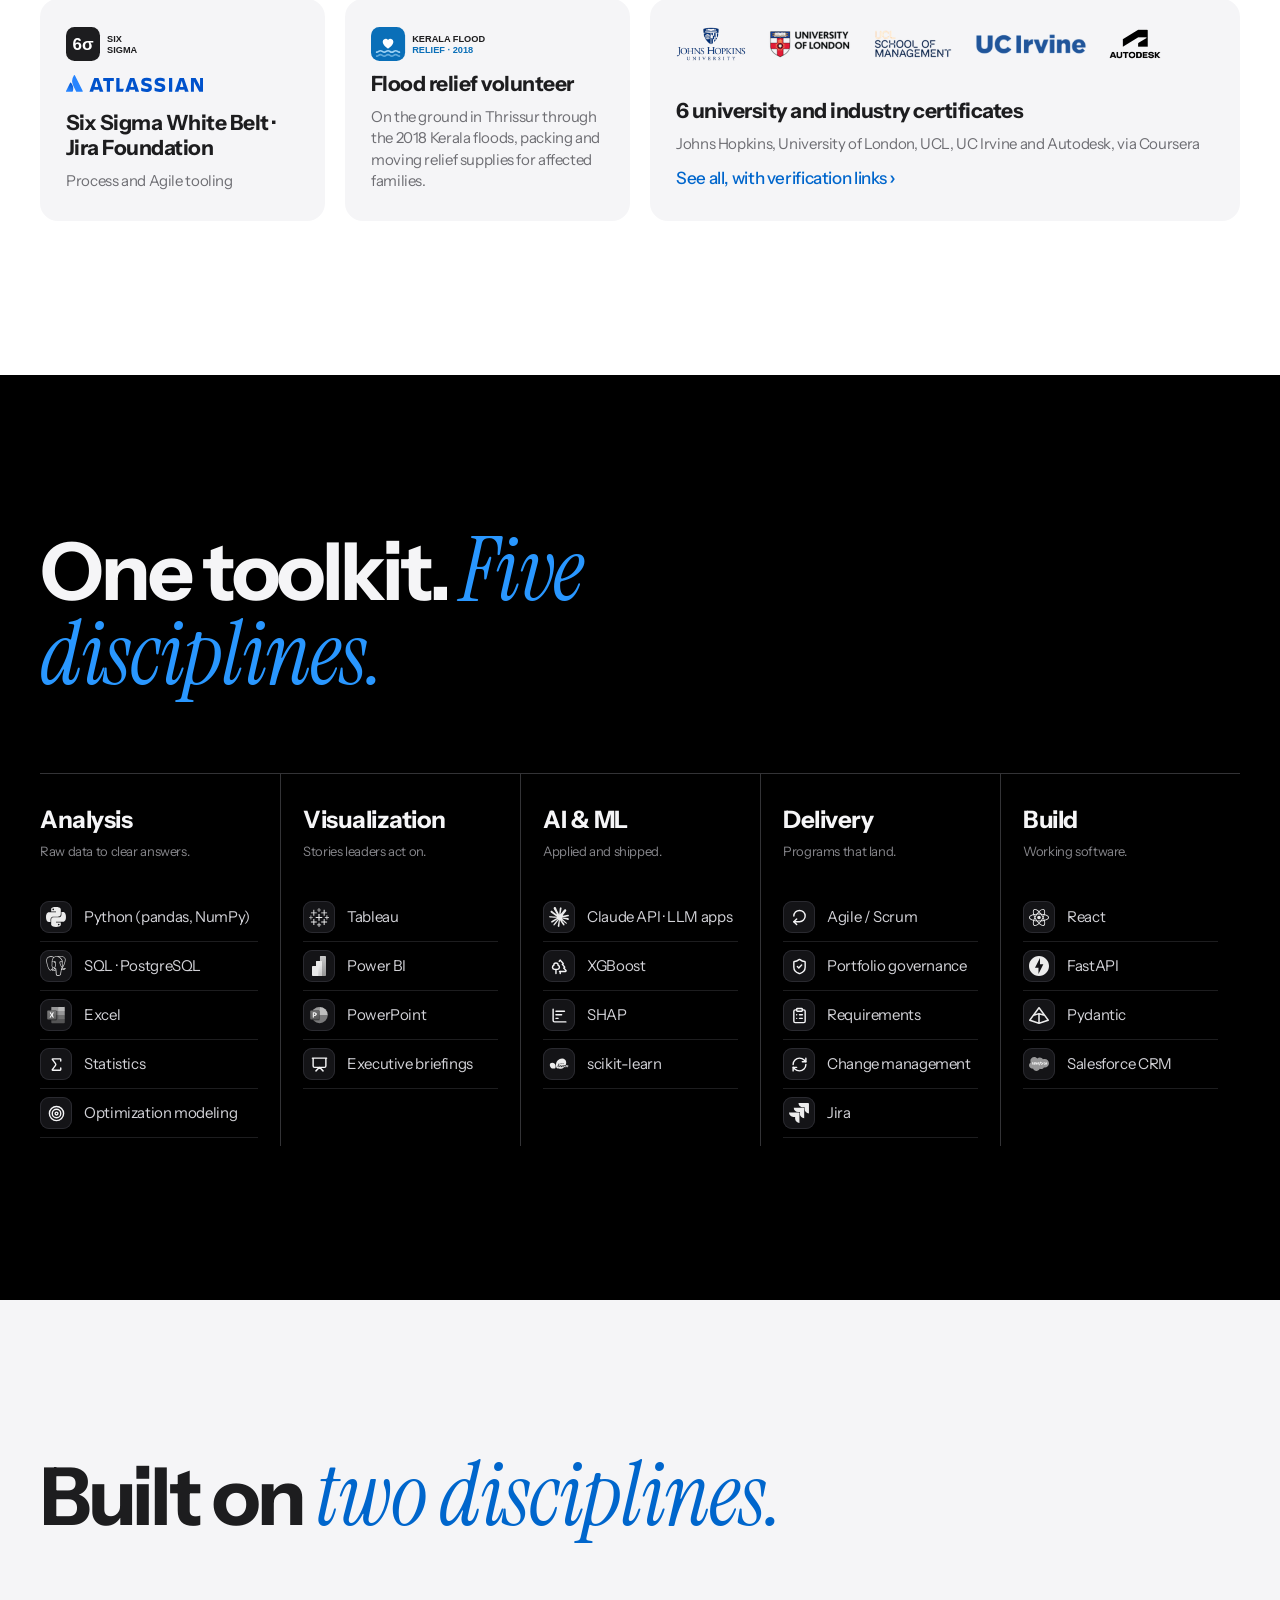
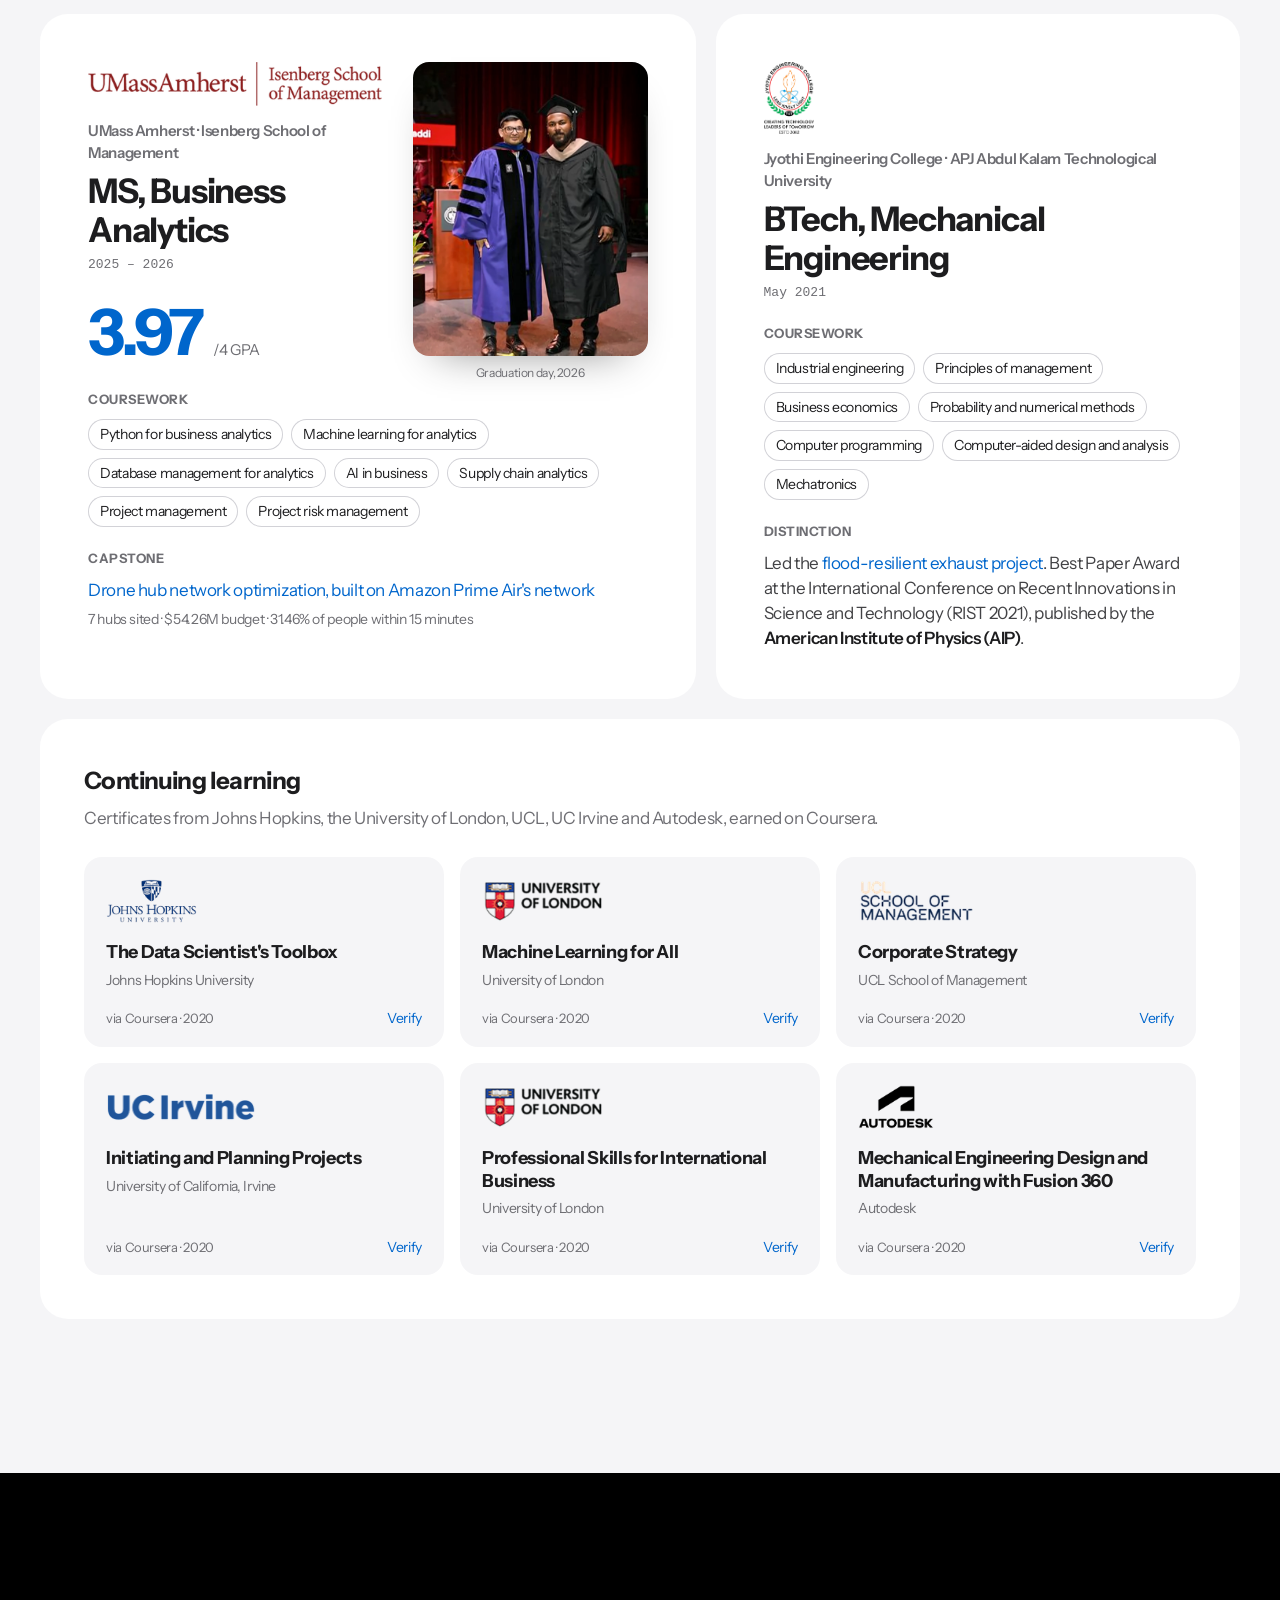
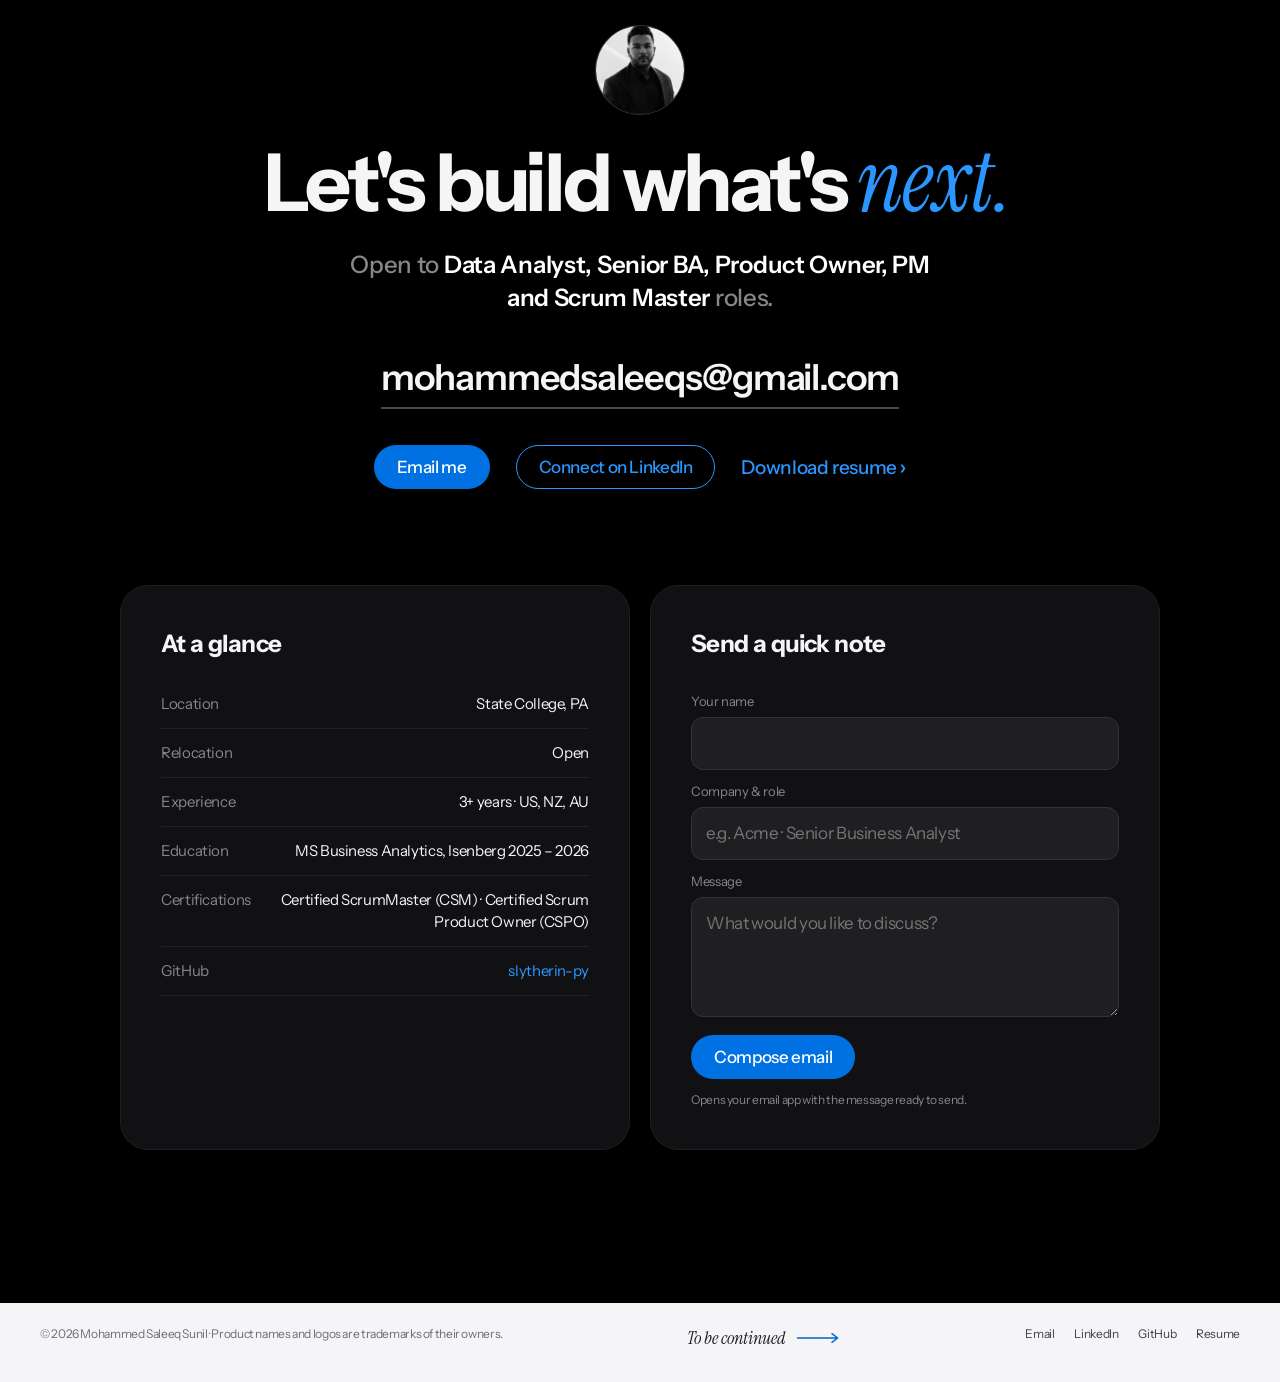
==== commit a3c3827b: "Flood relief: drop the research tie-in line Co-Authored-By: Claude Opus 5.5 <noreply@anthropic.com>" ====
--- a/index.html
+++ b/index.html
@@ -464,7 +464,7 @@
       <article class="award reveal" style="--d:.06s">
         <img class="award-logo" src="assets/logos/kerala-flood-relief.svg" alt="Kerala Flood Relief 2018" width="125" height="34">
         <h3>Flood relief volunteer</h3>
-        <p>On the ground in Thrissur through the 2018 Kerala floods, packing and moving relief supplies. What I saw there became my flood-resilient ambulance research.</p>
+        <p>On the ground in Thrissur through the 2018 Kerala floods, packing and moving relief supplies for affected families.</p>
       </article>
       <article class="award span-2 reveal" style="--d:.12s">
         <div class="award-logos provider-row">
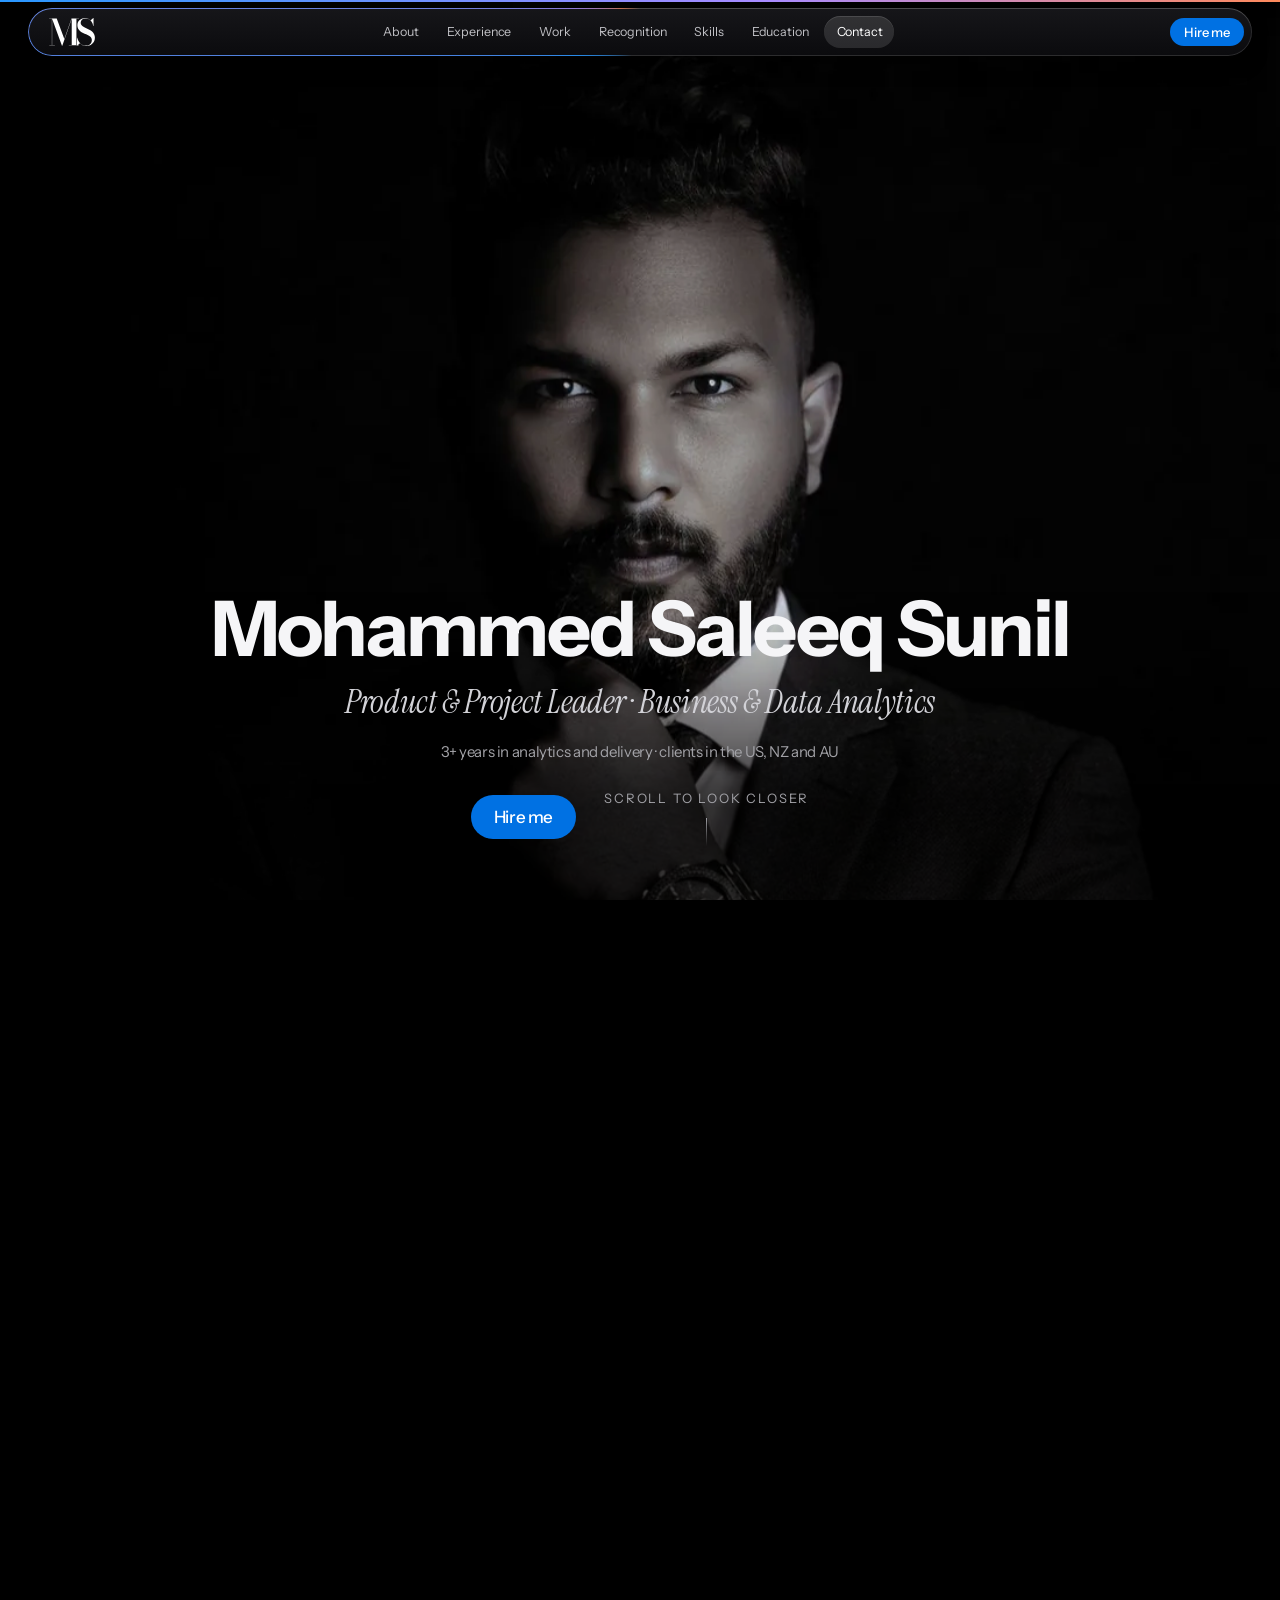
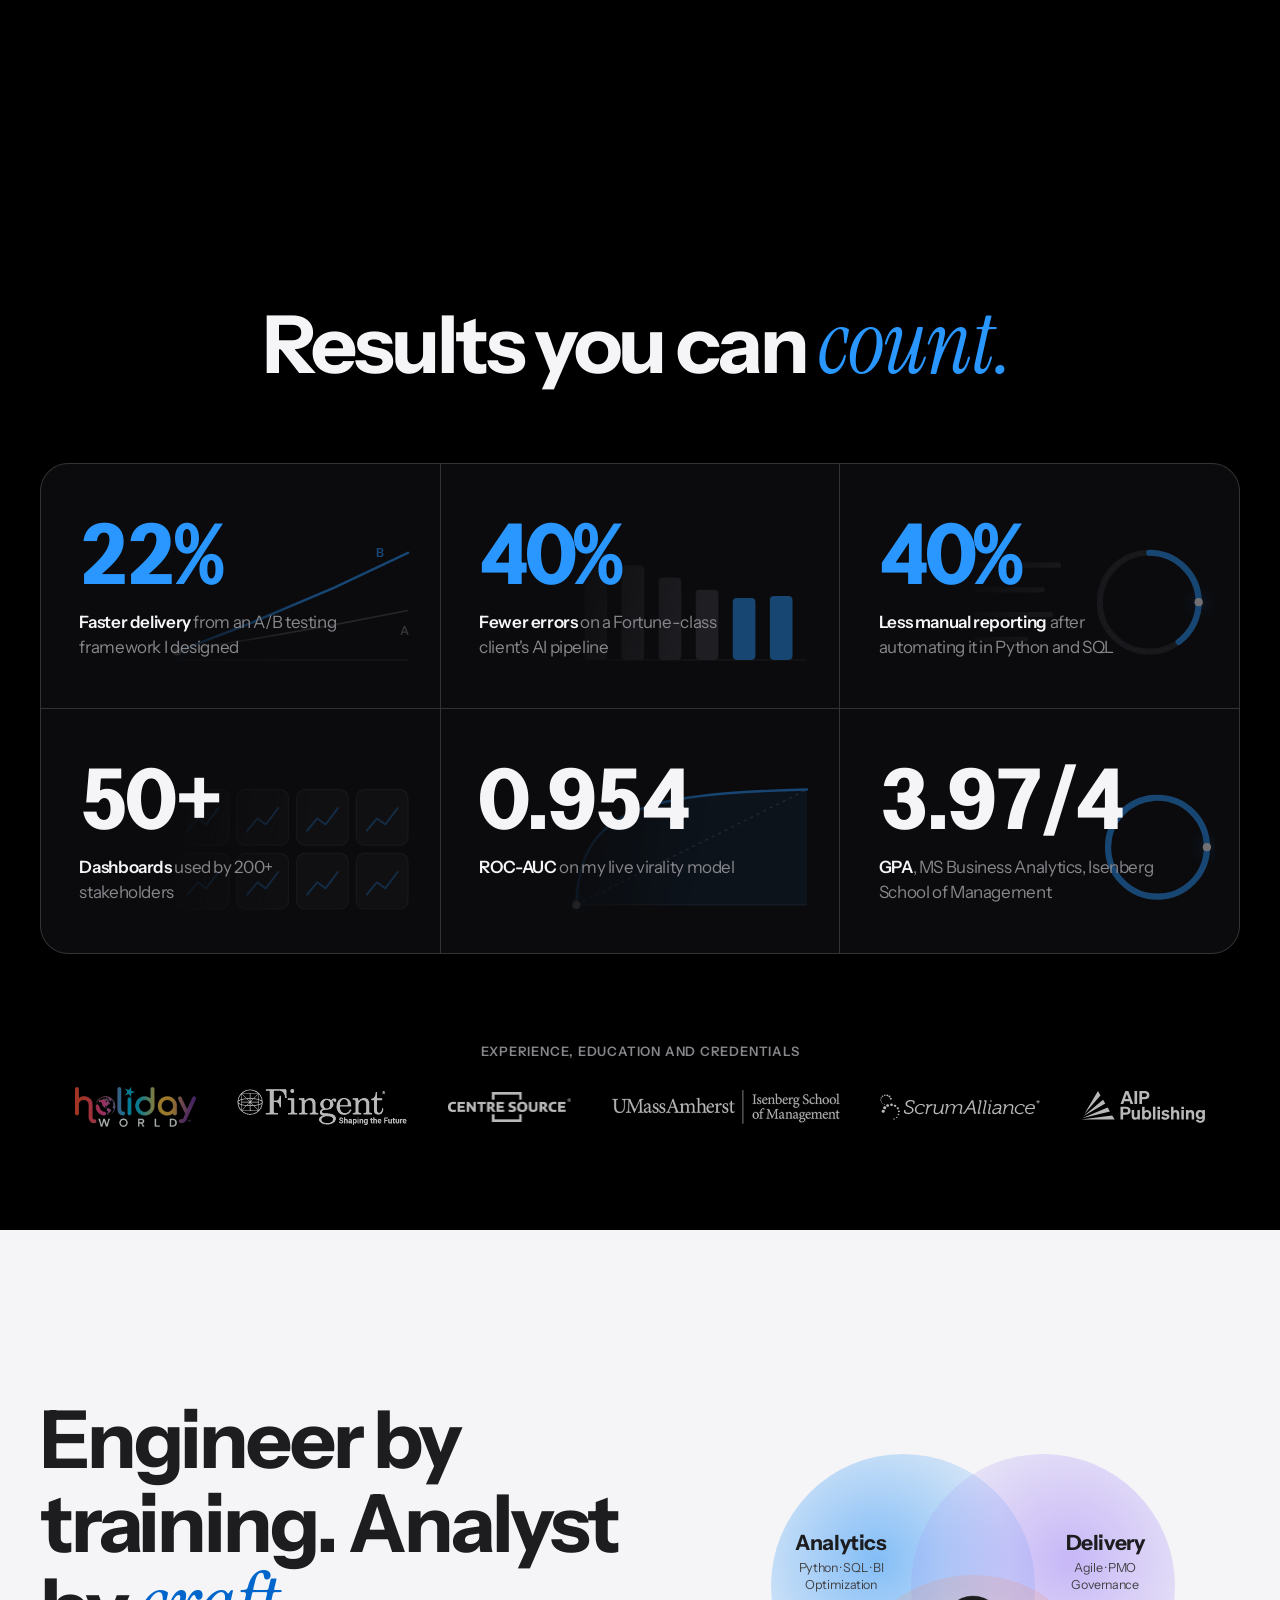
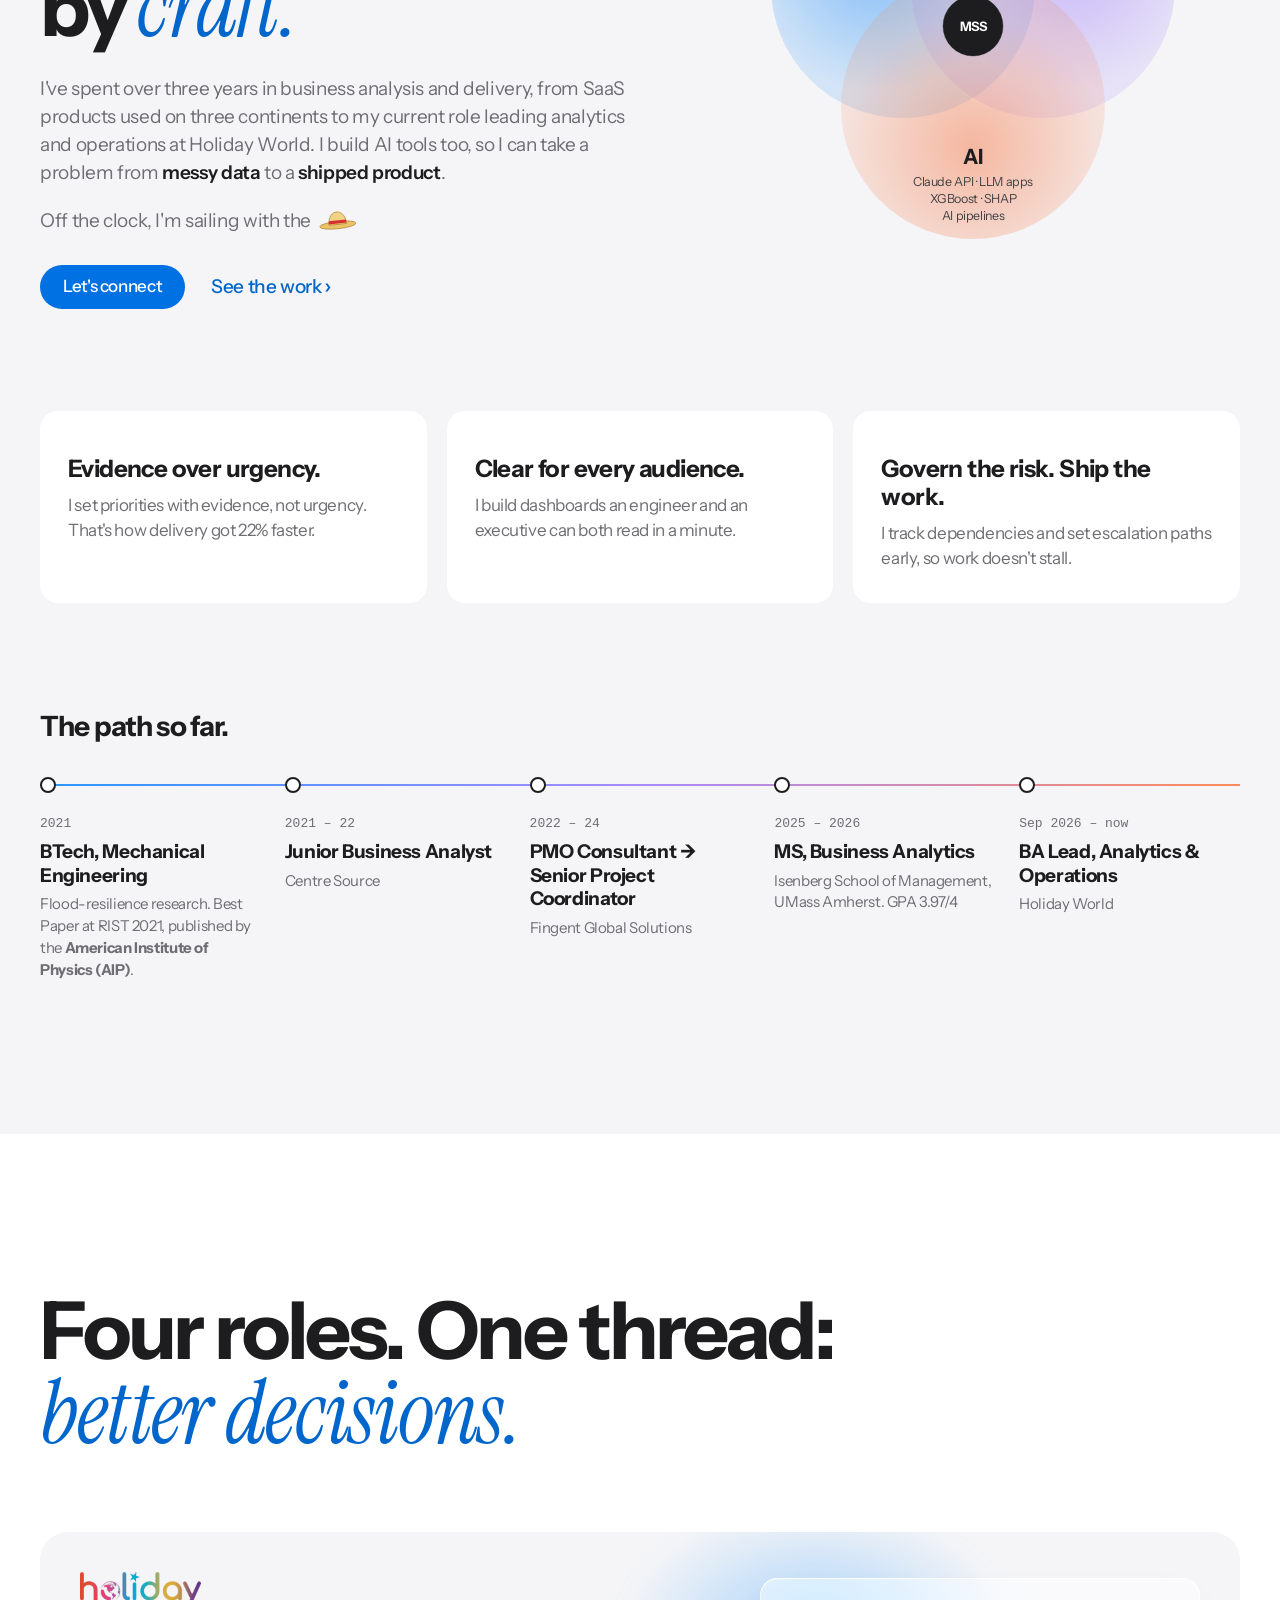
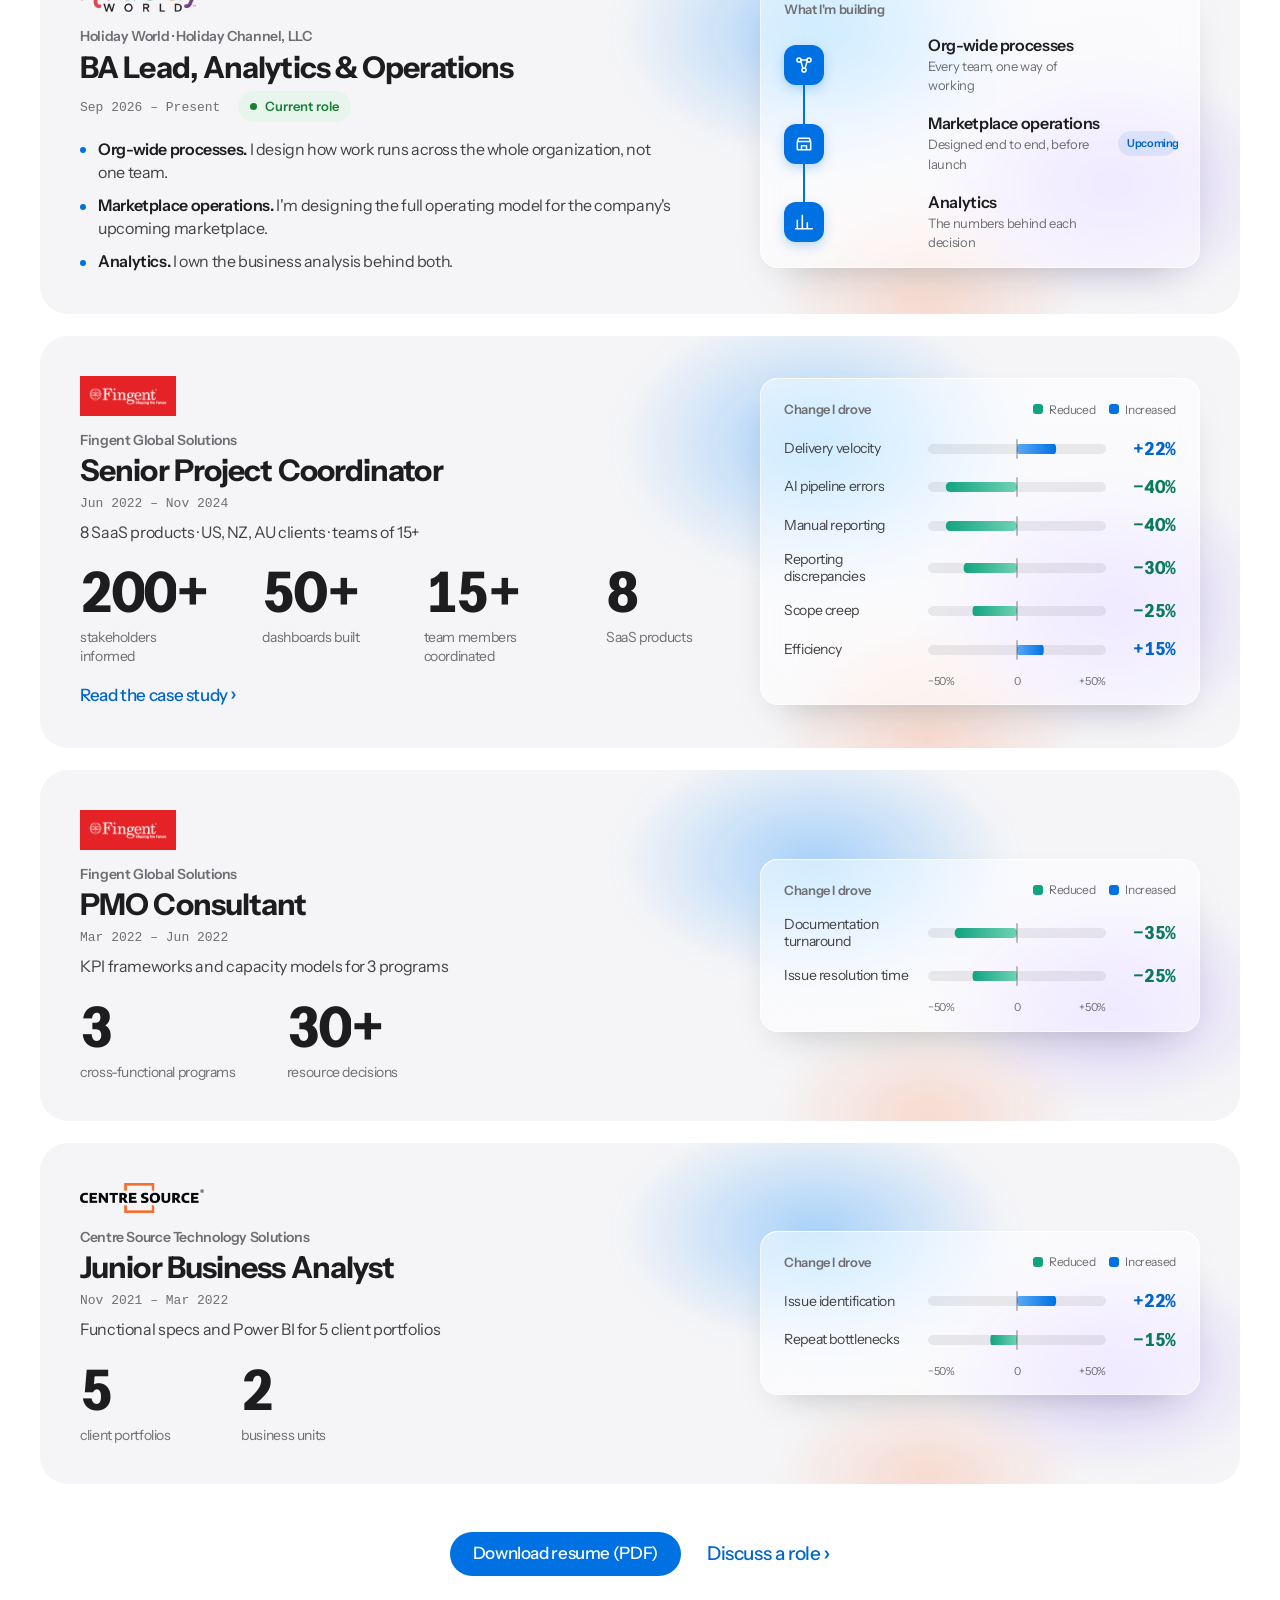
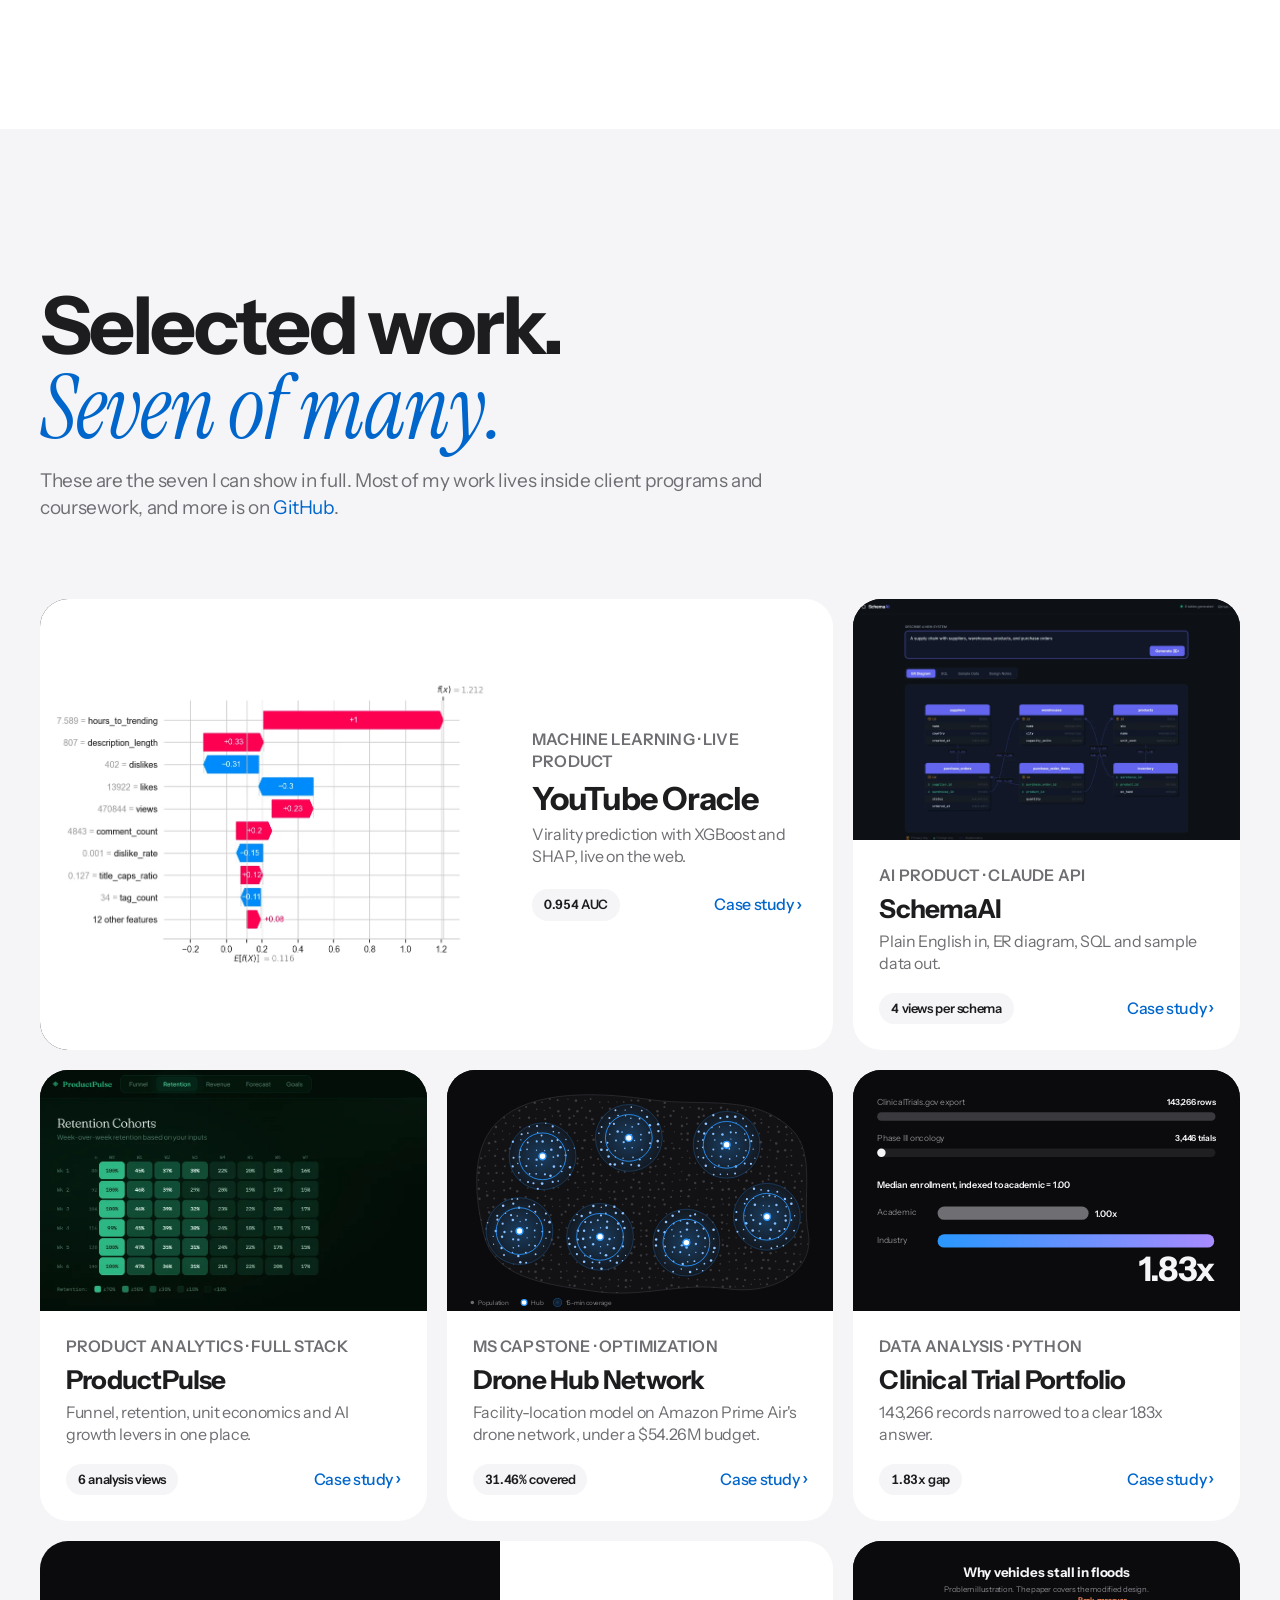
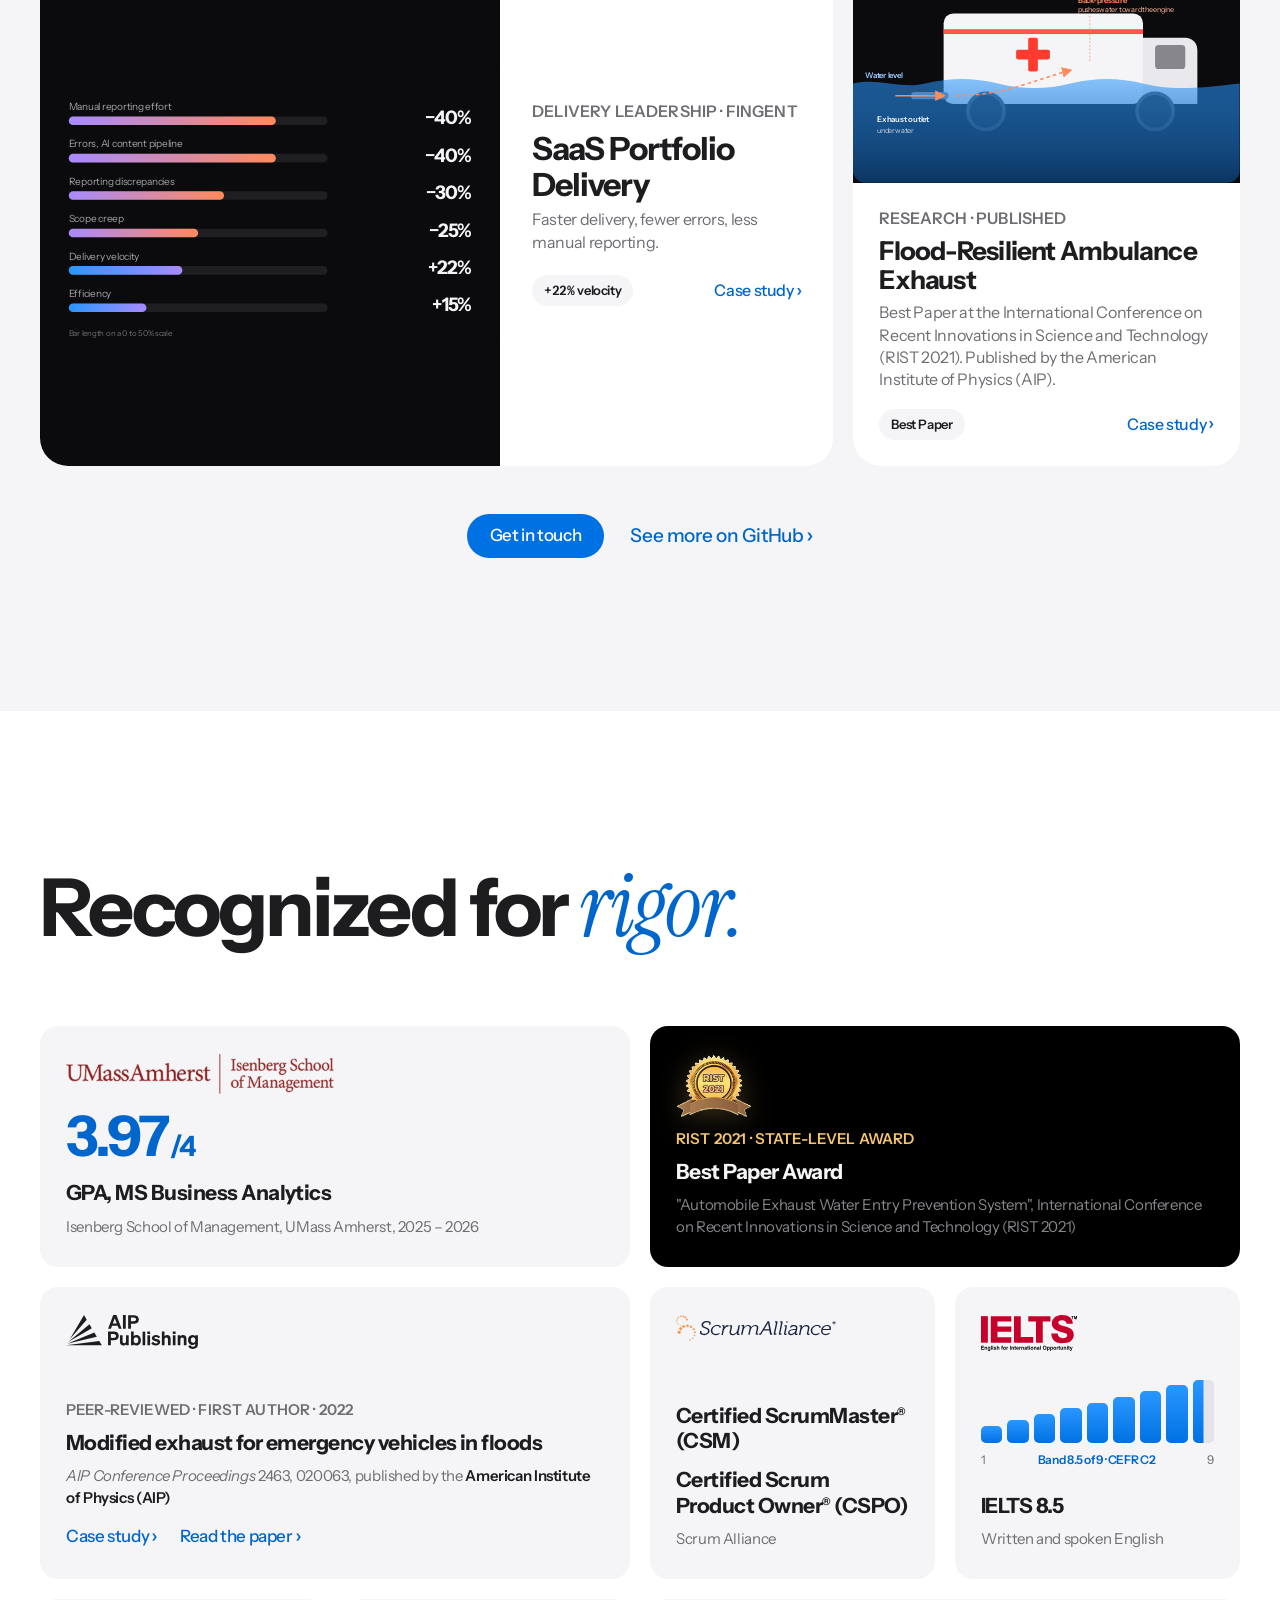
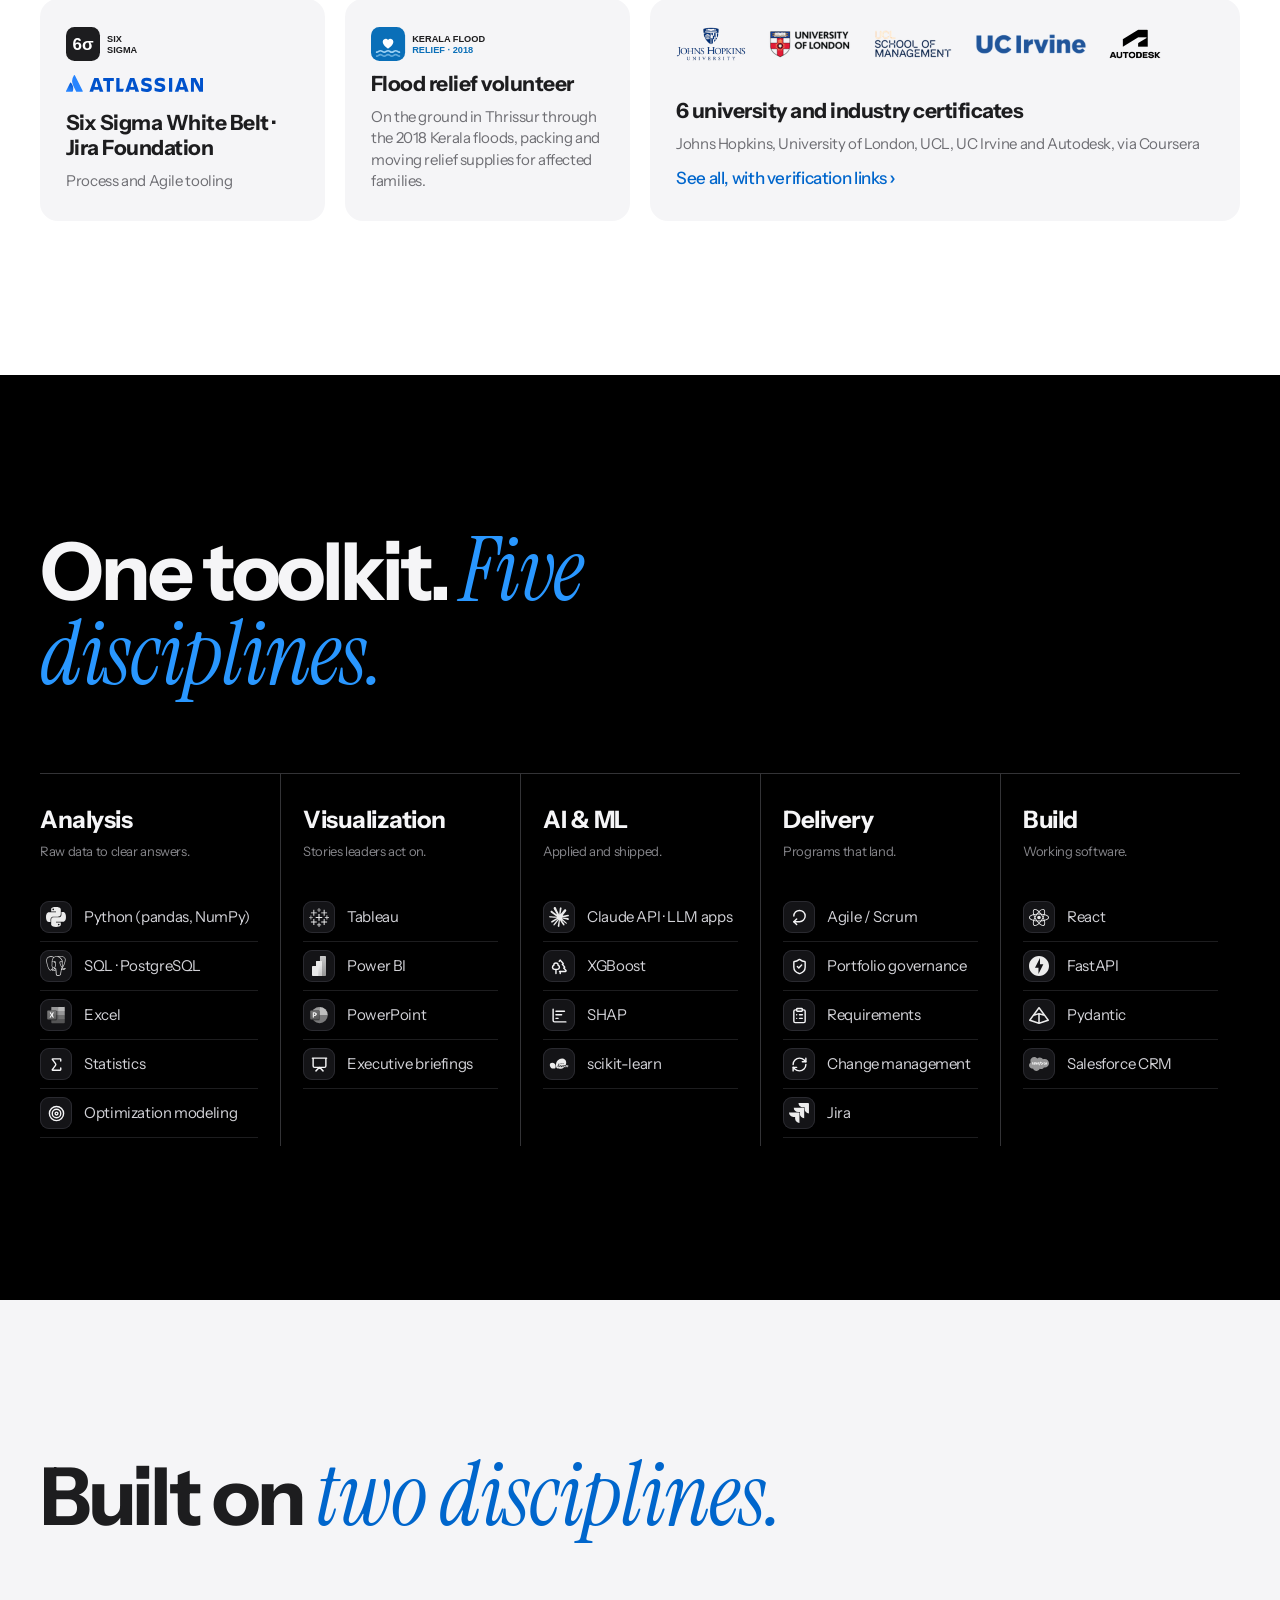
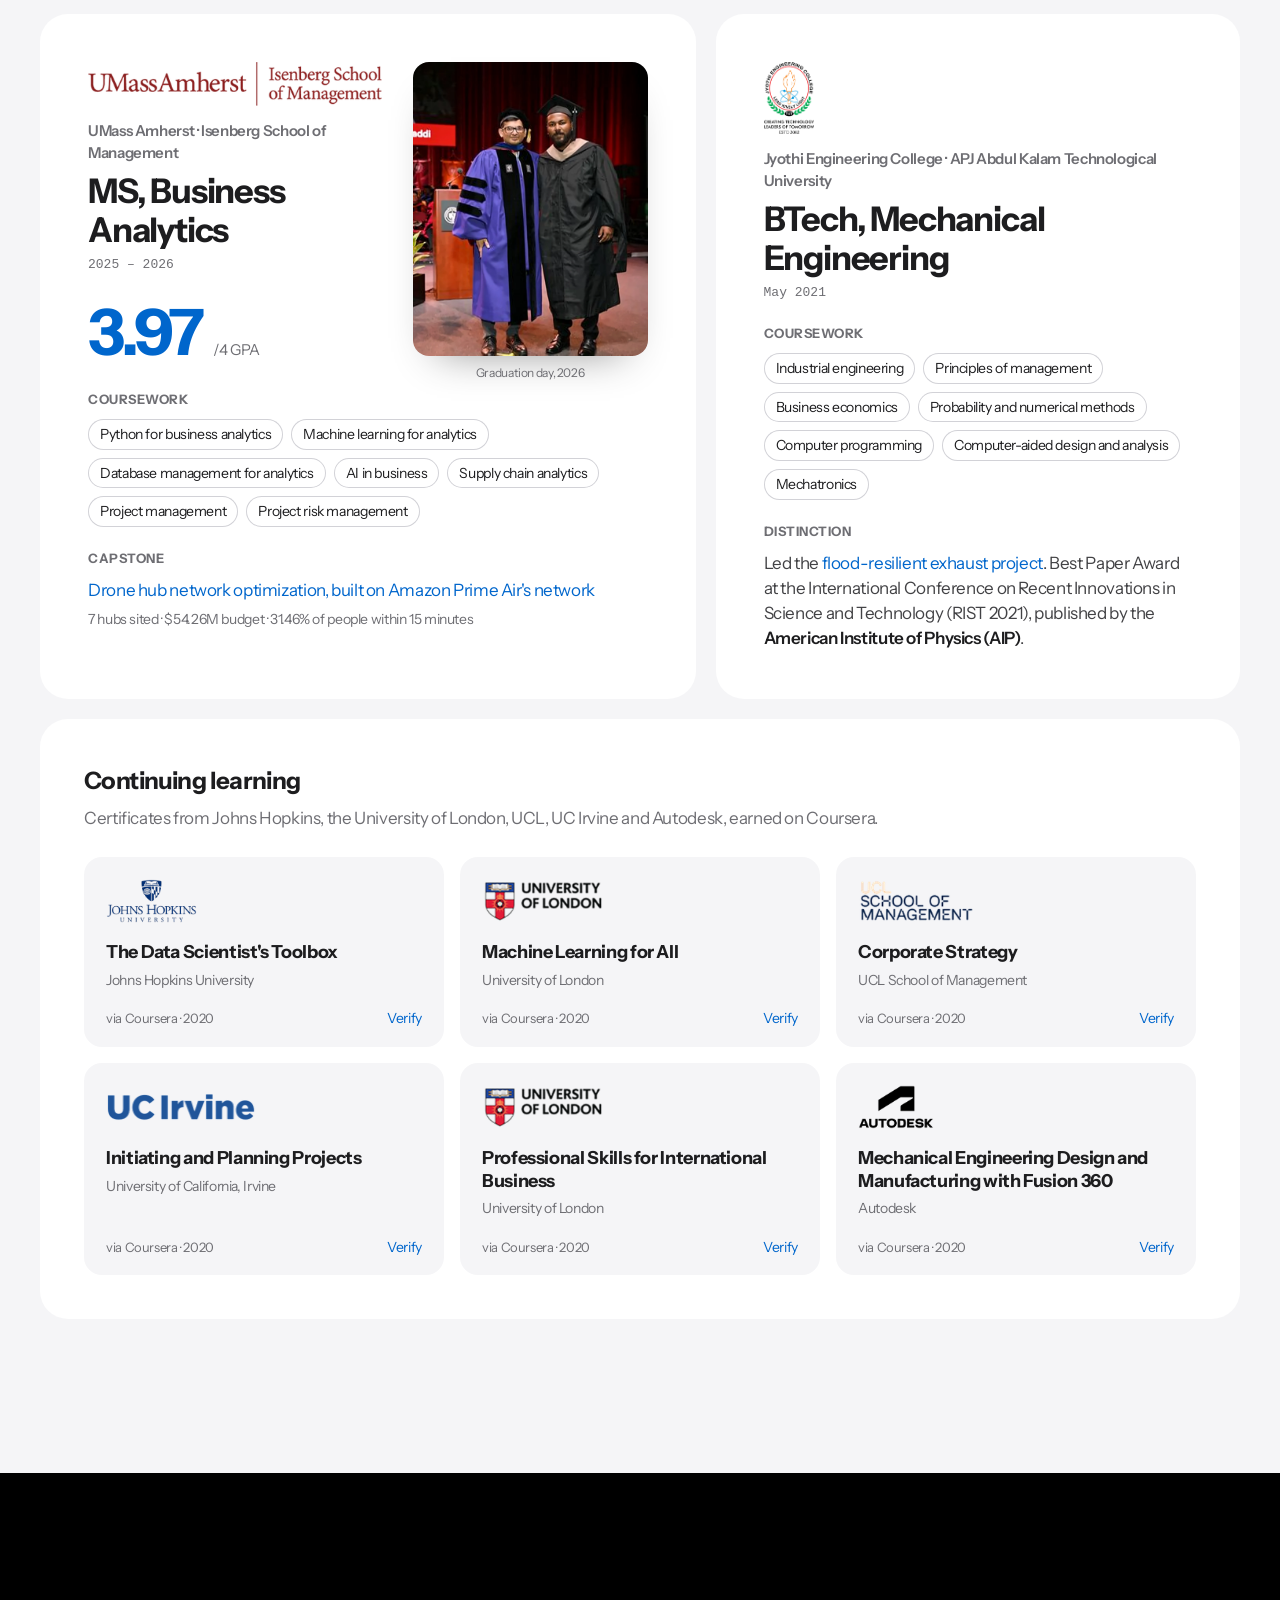
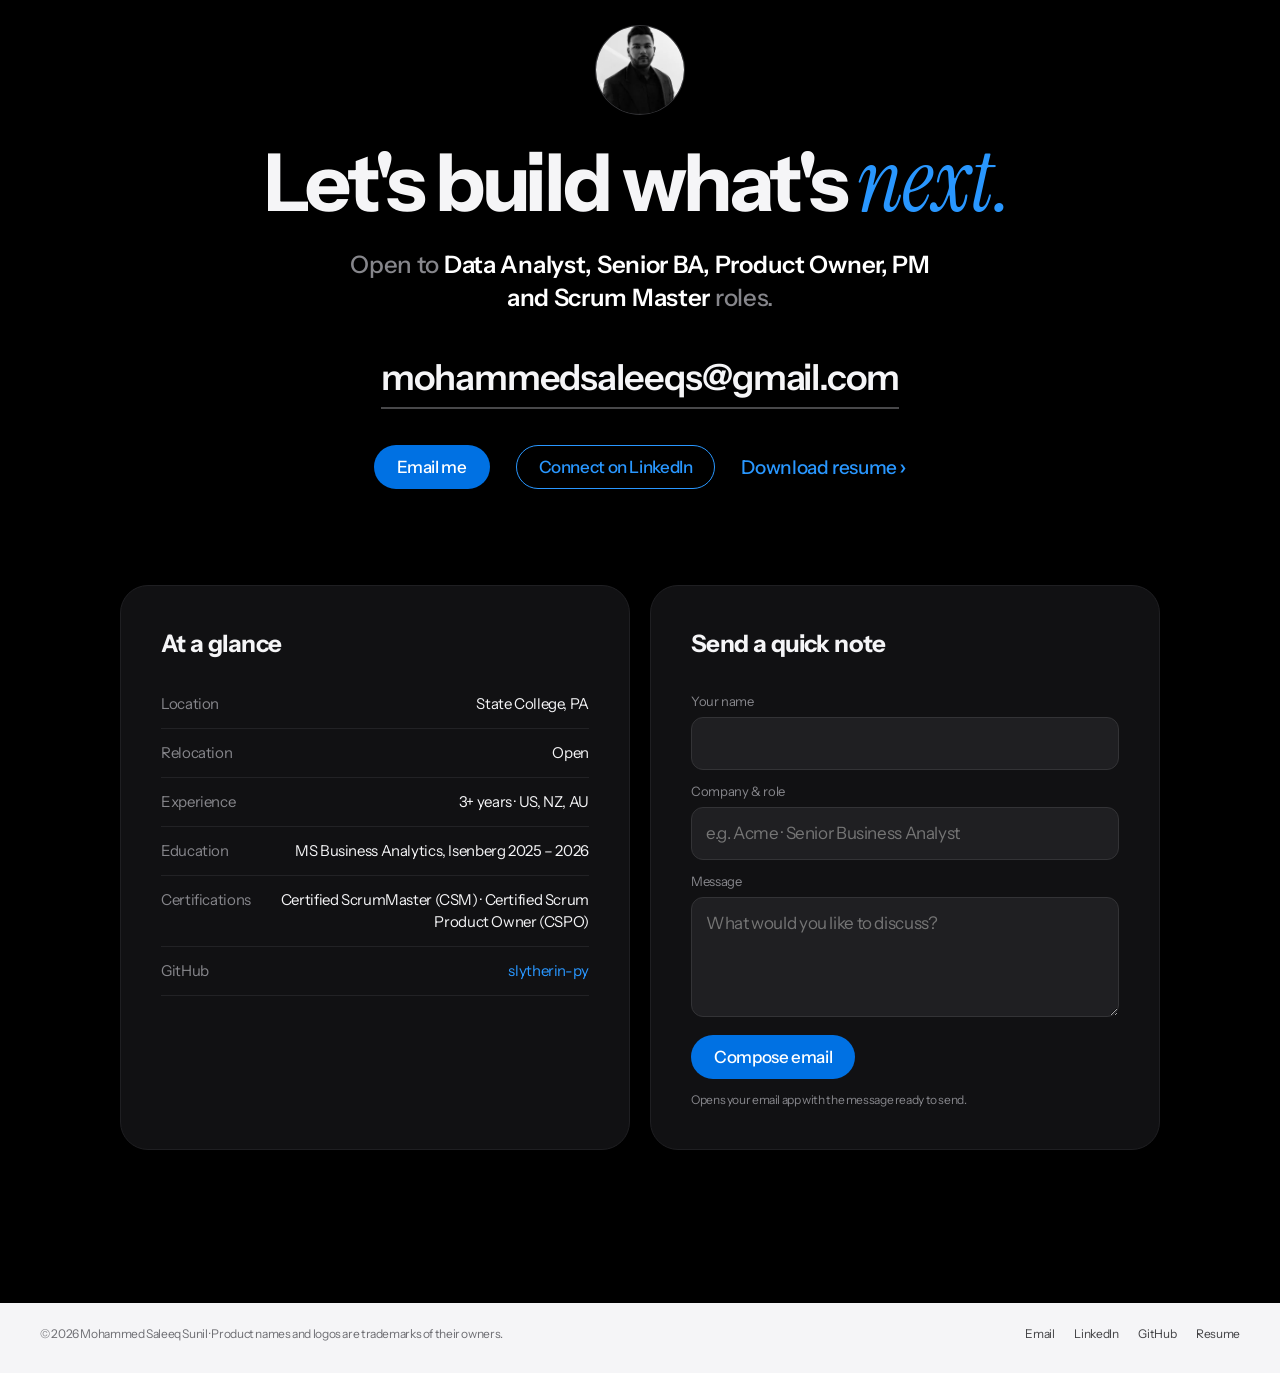
==== commit 43ae2f6d: "Footer: remove the To be continued sign-off Co-Authored-By: Claude Opus 5.5 <noreply@anthropic.com>" ====
--- a/index.html
+++ b/index.html
@@ -24,7 +24,7 @@
   <link rel="preconnect" href="https://fonts.googleapis.com">
   <link rel="preconnect" href="https://fonts.gstatic.com" crossorigin>
   <link rel="stylesheet" href="https://fonts.googleapis.com/css2?family=Instrument+Sans:wdth,wght@85..100,400..700&family=Instrument+Serif:ital@0;1&display=swap">
-  <link rel="stylesheet" href="styles.css?v=efb6de95">
+  <link rel="stylesheet" href="styles.css?v=4ad0dd28">
   <script>document.documentElement.classList.add('js')</script>
   <script type="application/ld+json">
   {
@@ -637,7 +637,6 @@
 <footer class="footer">
   <div class="wrap-wide footer-inner">
     <p>© <span id="year">2026</span> Mohammed Saleeq Sunil · Product names and logos are trademarks of their owners.</p>
-    <p class="tbc" aria-label="To be continued"><span>To be continued</span><svg viewBox="0 0 64 16" aria-hidden="true"><path d="M2 8h56M50 2l8 6-8 6"/></svg></p>
     <nav aria-label="Footer">
       <a href="mailto:mohammedsaleeqs@gmail.com">Email</a>
       <a href="https://www.linkedin.com/in/mohammed-saleeq-sunil" target="_blank" rel="noopener">LinkedIn</a>
--- a/styles.css
+++ b/styles.css
@@ -1221,17 +1221,6 @@
 /* marks with no clean one-colour form keep their drawing, rendered in greys */
 .sk-gray img { filter: grayscale(1) brightness(1.25) contrast(1.05); opacity: .9; }
 
-/* footer sign-off */
-.tbc { display: inline-flex; align-items: center; gap: 10px; margin: 0; font-family: var(--serif); font-style: italic; font-size: 20px; color: #f5f5f7; letter-spacing: 0; }
-.tbc svg { width: 46px; height: 12px; fill: none; stroke: var(--link-dark); stroke-width: 2; stroke-linecap: round; stroke-linejoin: round; }
-.tbc svg path { stroke-dasharray: 80; stroke-dashoffset: 80; transition: stroke-dashoffset 1s var(--ease-out) .4s; }
-.tbc.in svg path, .tbc:not(.reveal) svg path { stroke-dashoffset: 0; }
-.tbc:hover svg { transform: translateX(4px); transition: transform .3s var(--ease-out); }
-.tbc { color: var(--ink); font-size: 18px; }
-.tbc svg { stroke: var(--link); }
-.tbc svg { animation: tbc-nudge 2.4s var(--ease-in-out) infinite; }
-@keyframes tbc-nudge { 0%, 60%, 100% { transform: translateX(0); } 30% { transform: translateX(5px); } }
-@media (prefers-reduced-motion: reduce) { .tbc svg { animation: none; } }
 .off-clock { margin-top: 16px; font-size: 17px; }
 .off-clock em { font-family: var(--serif); font-size: 1.1em; color: var(--link); }
 
